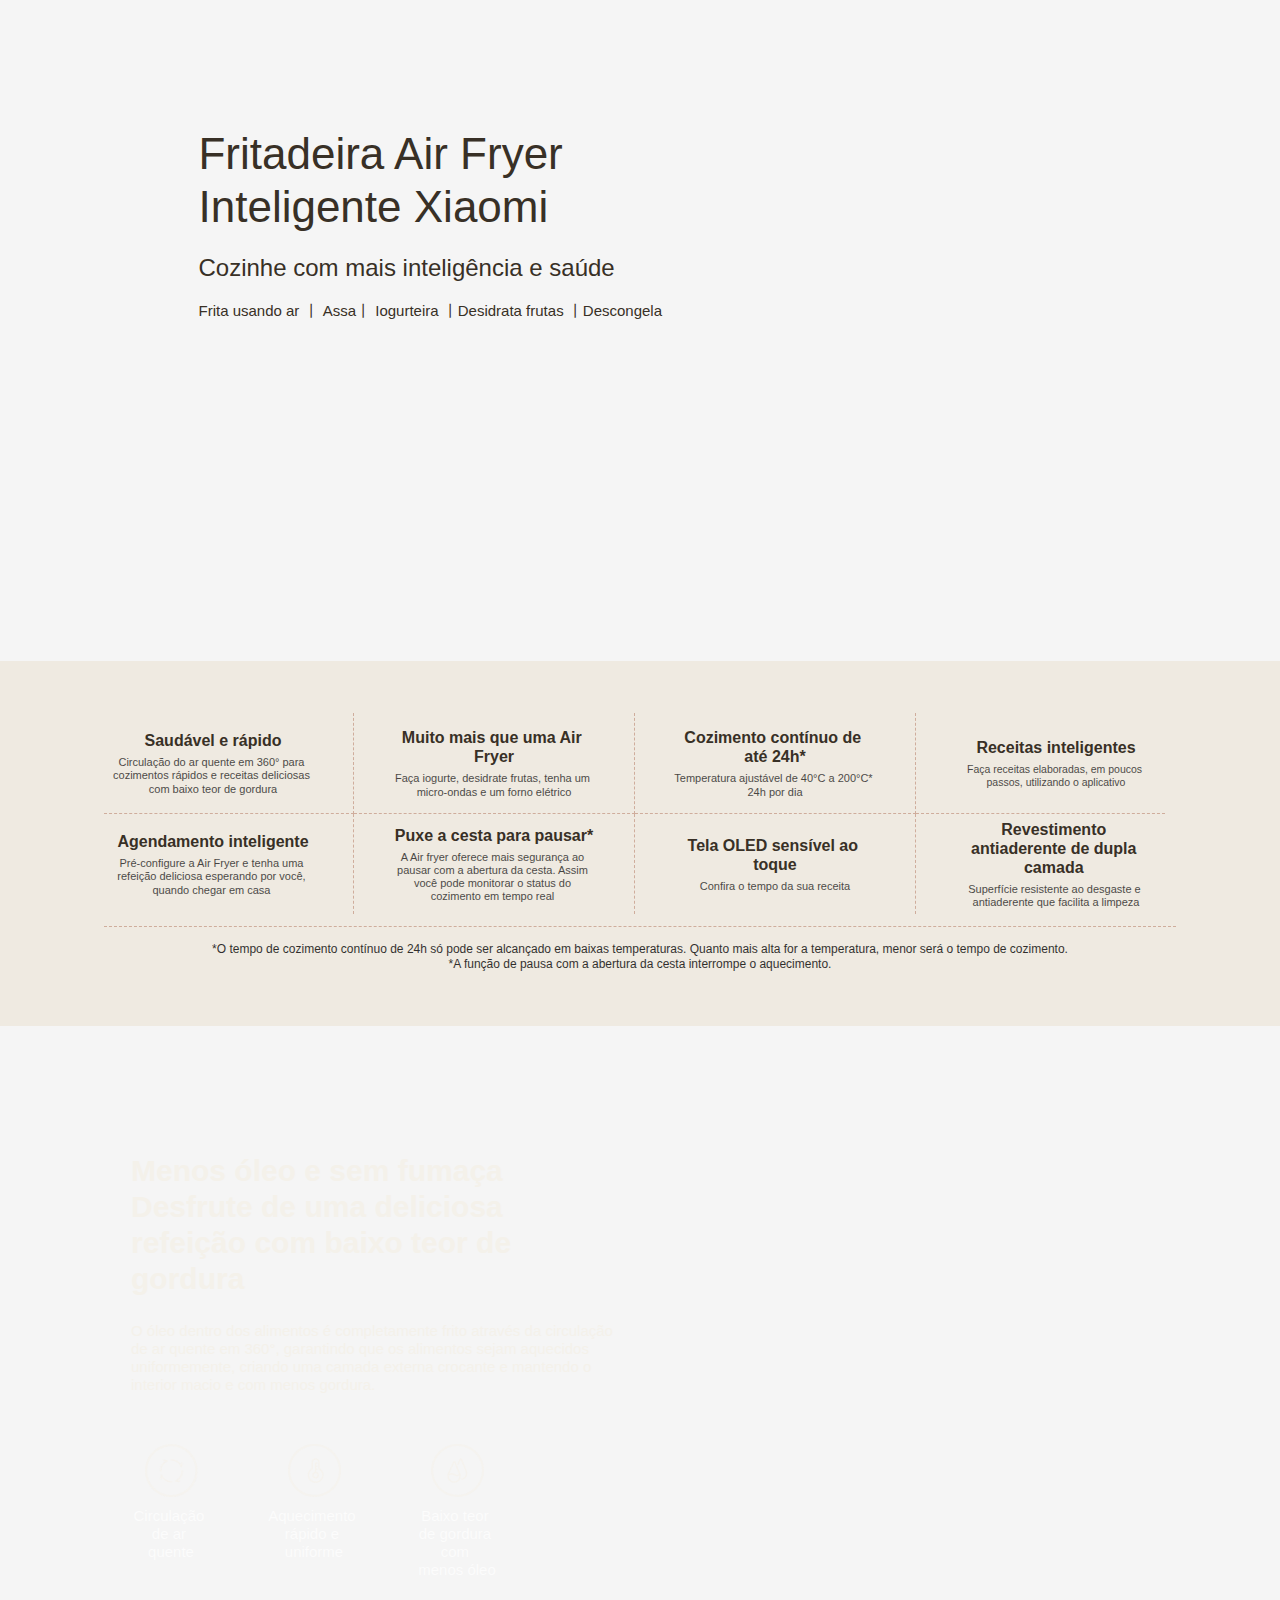
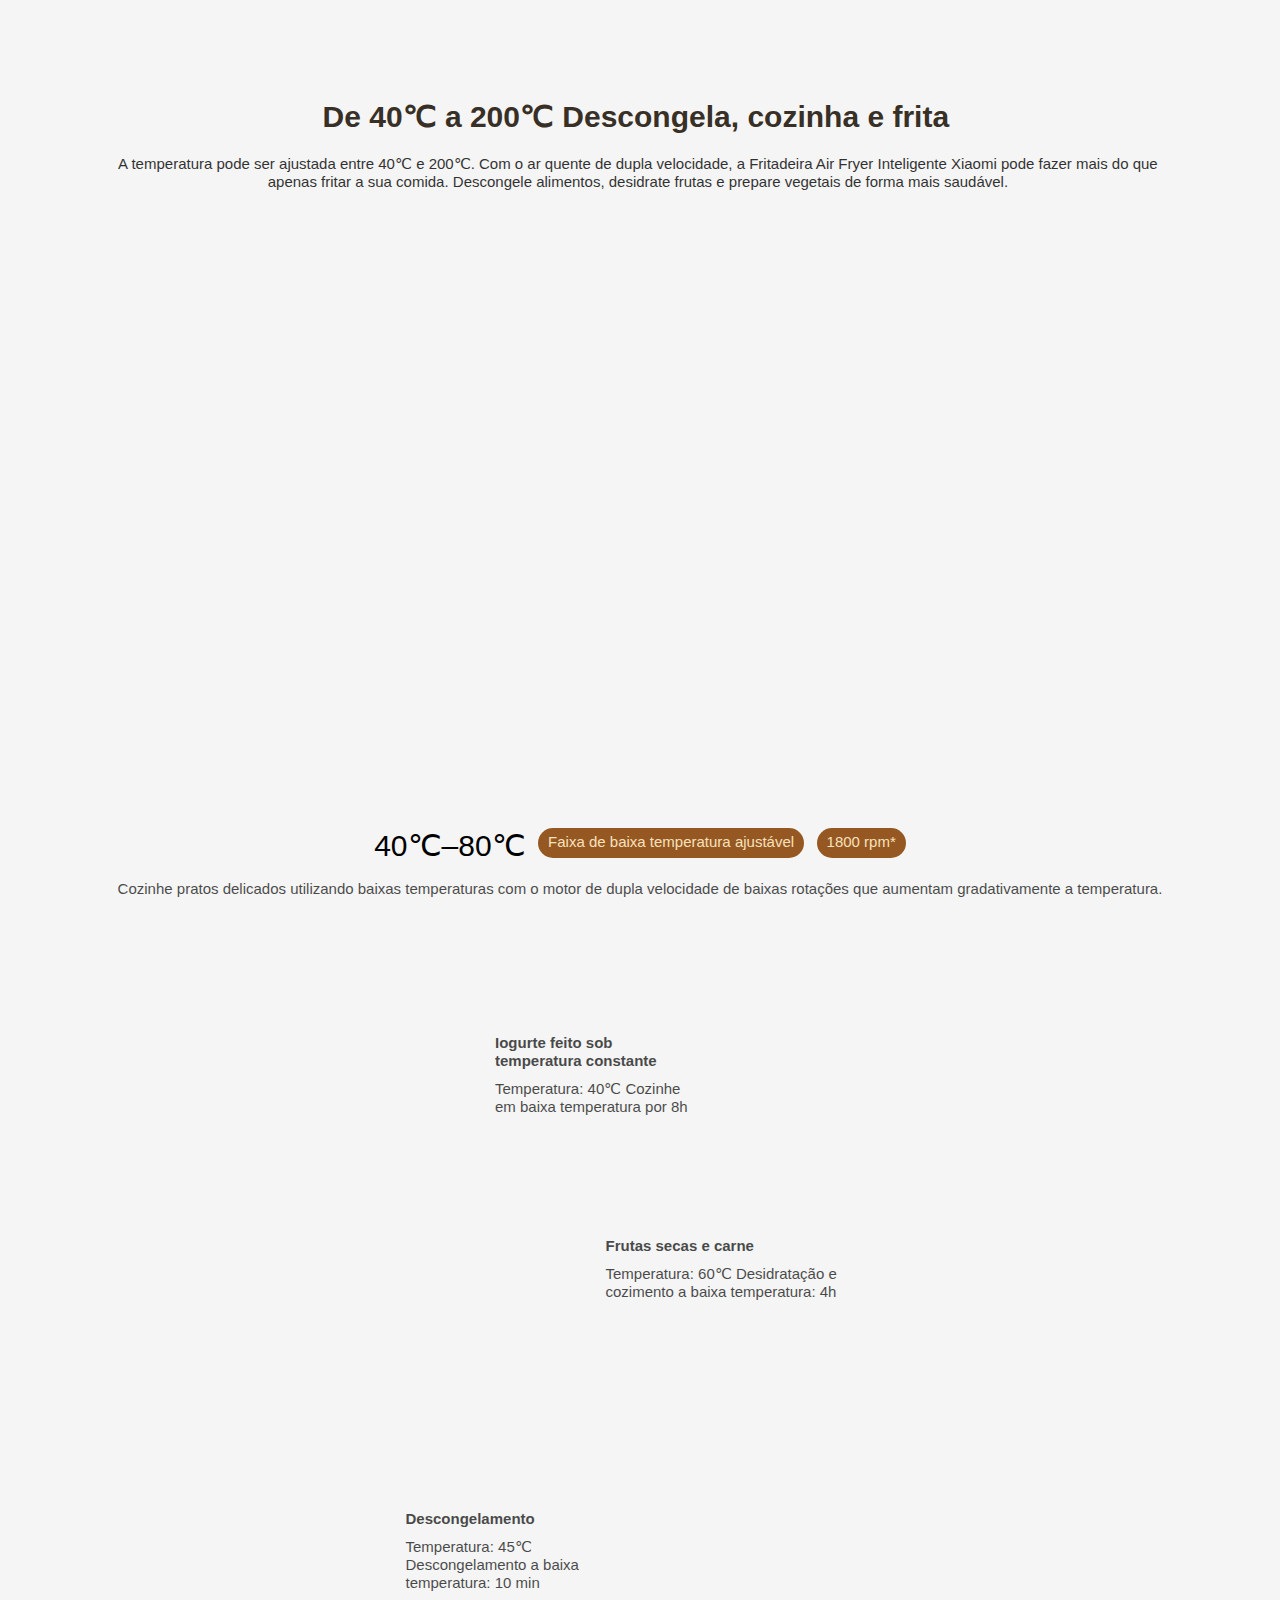
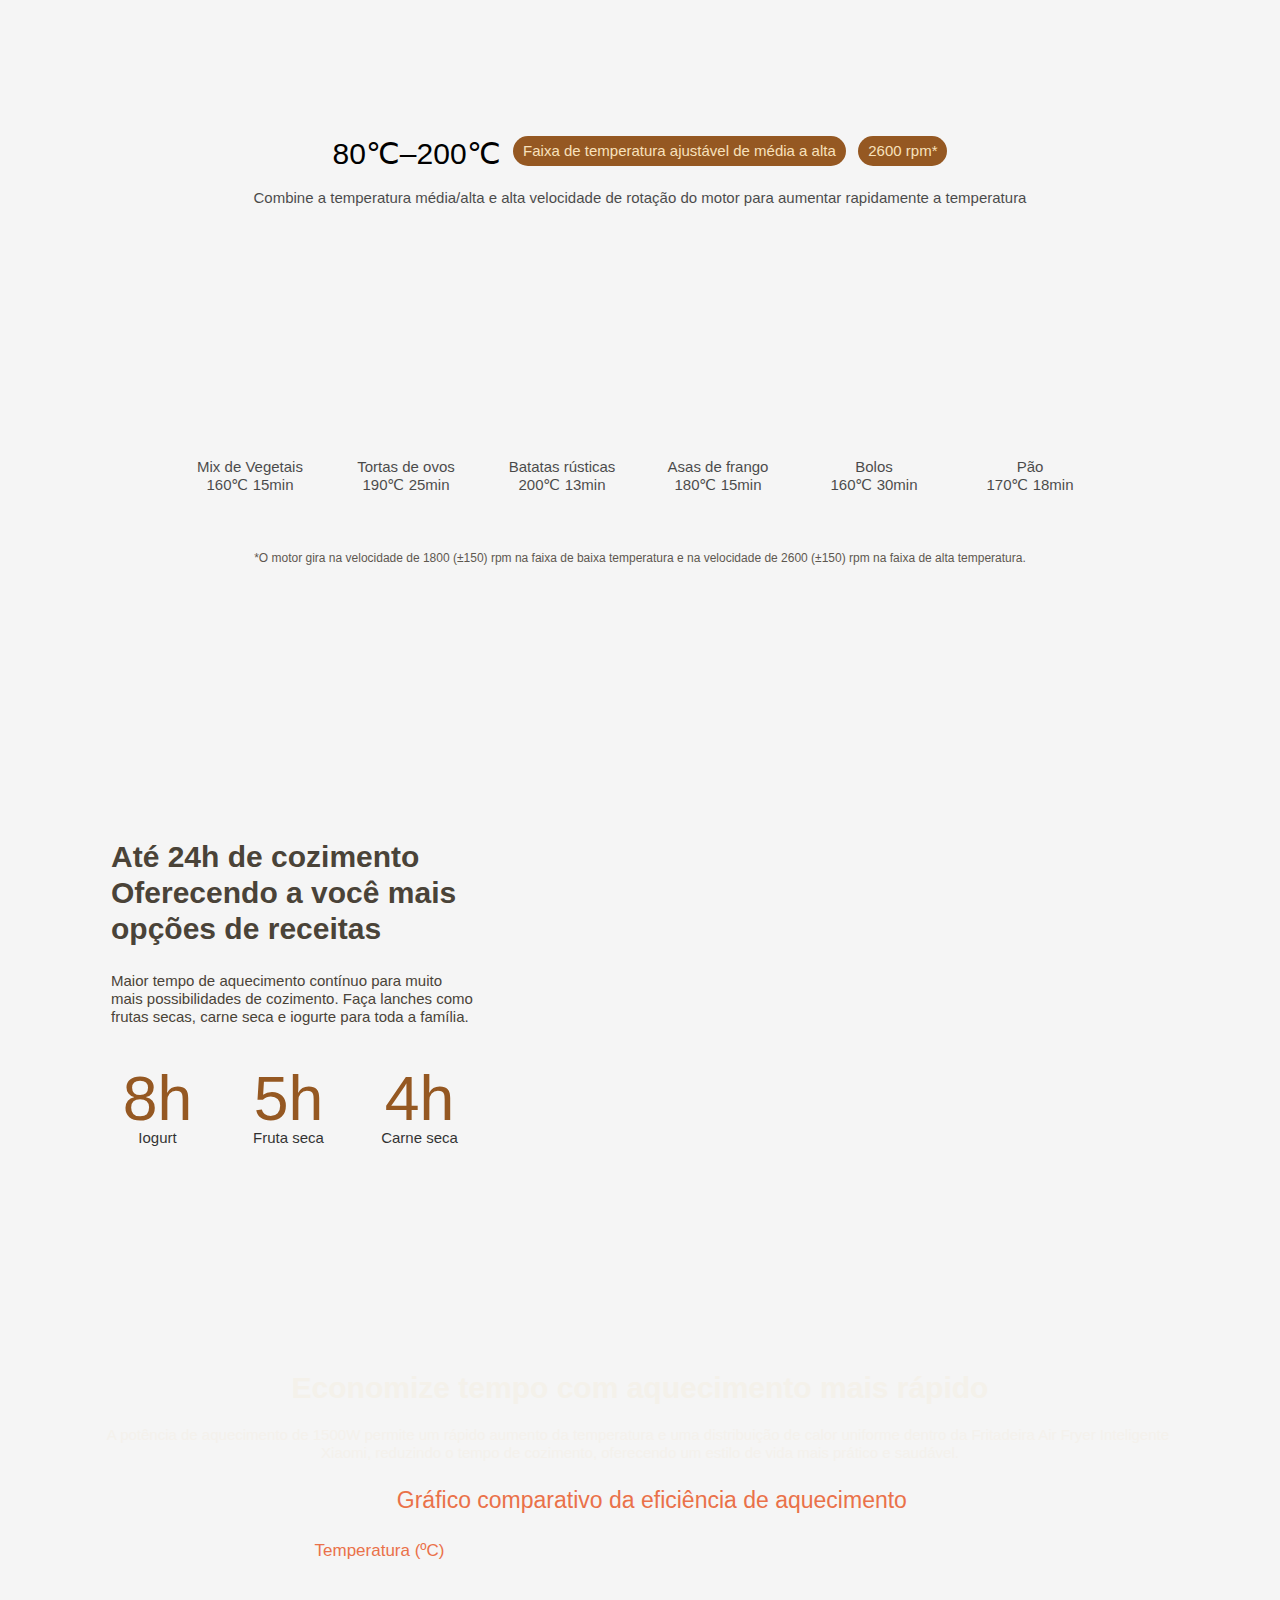
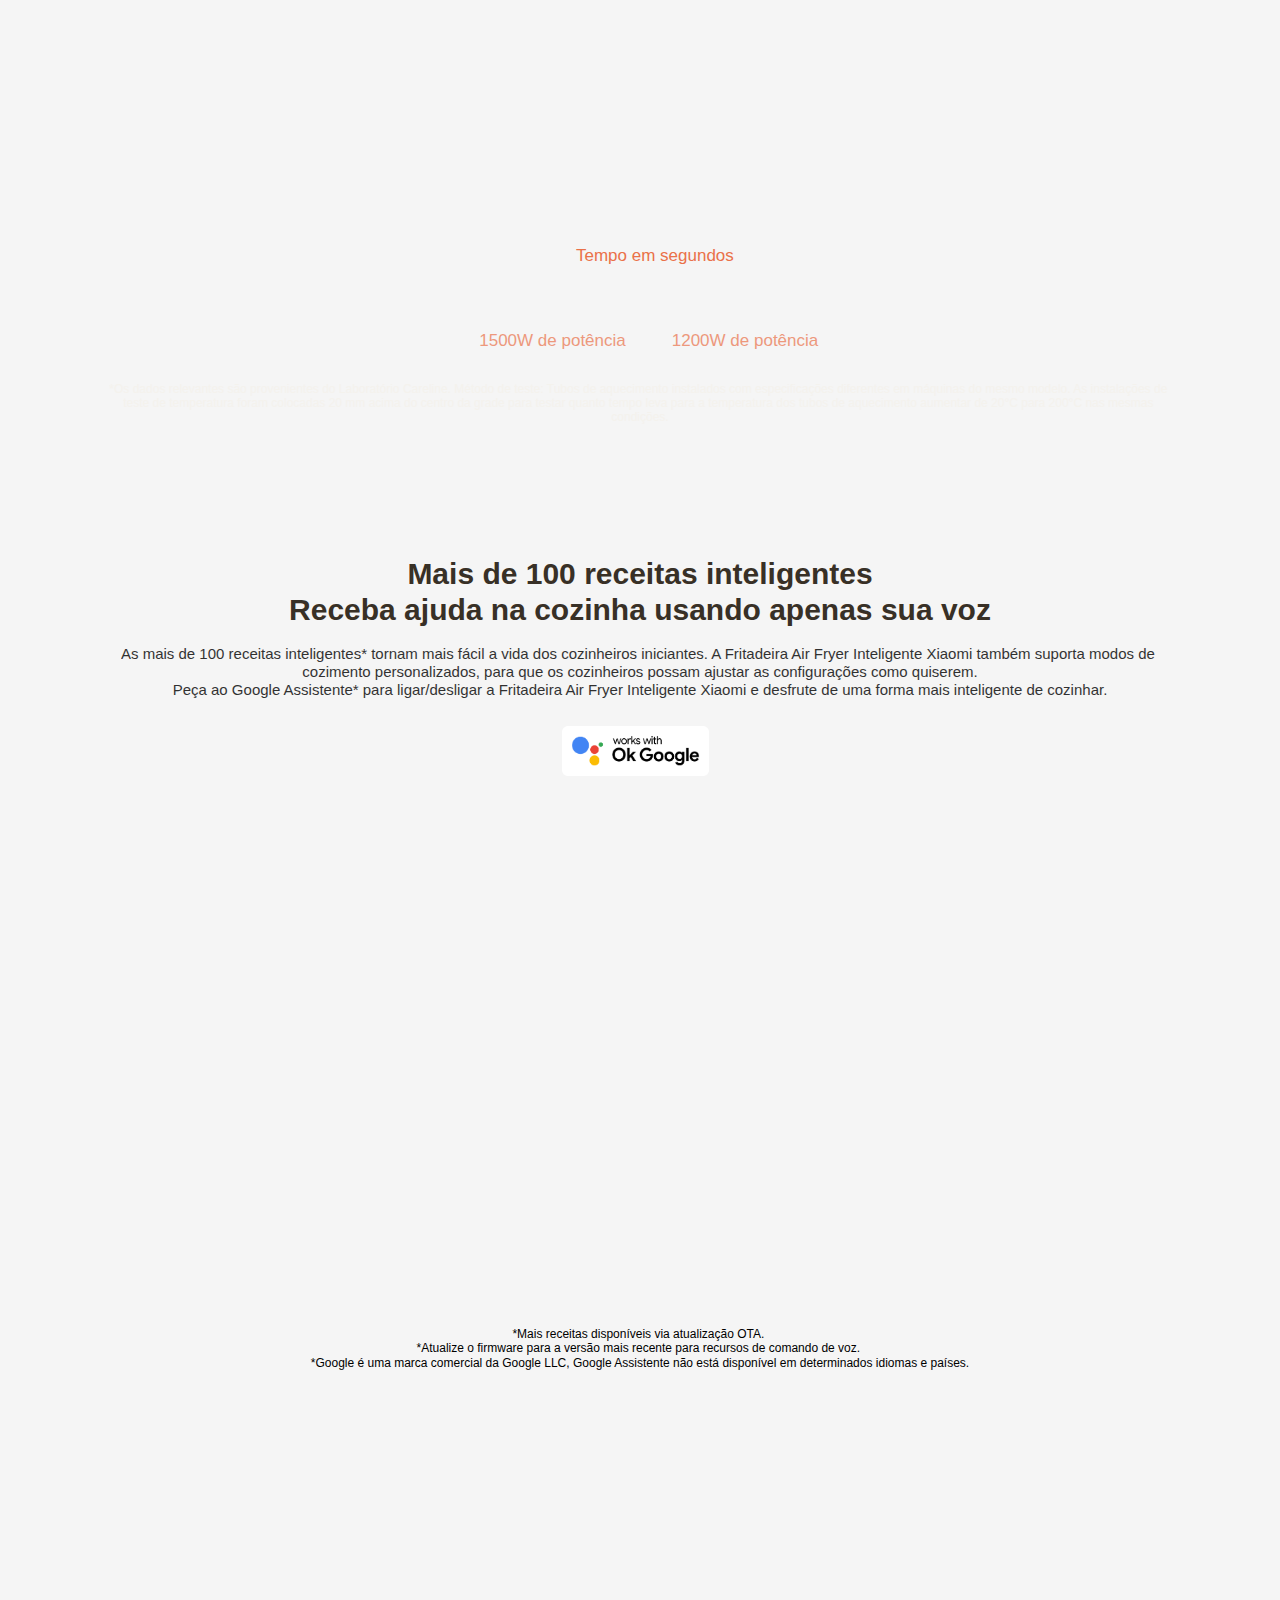
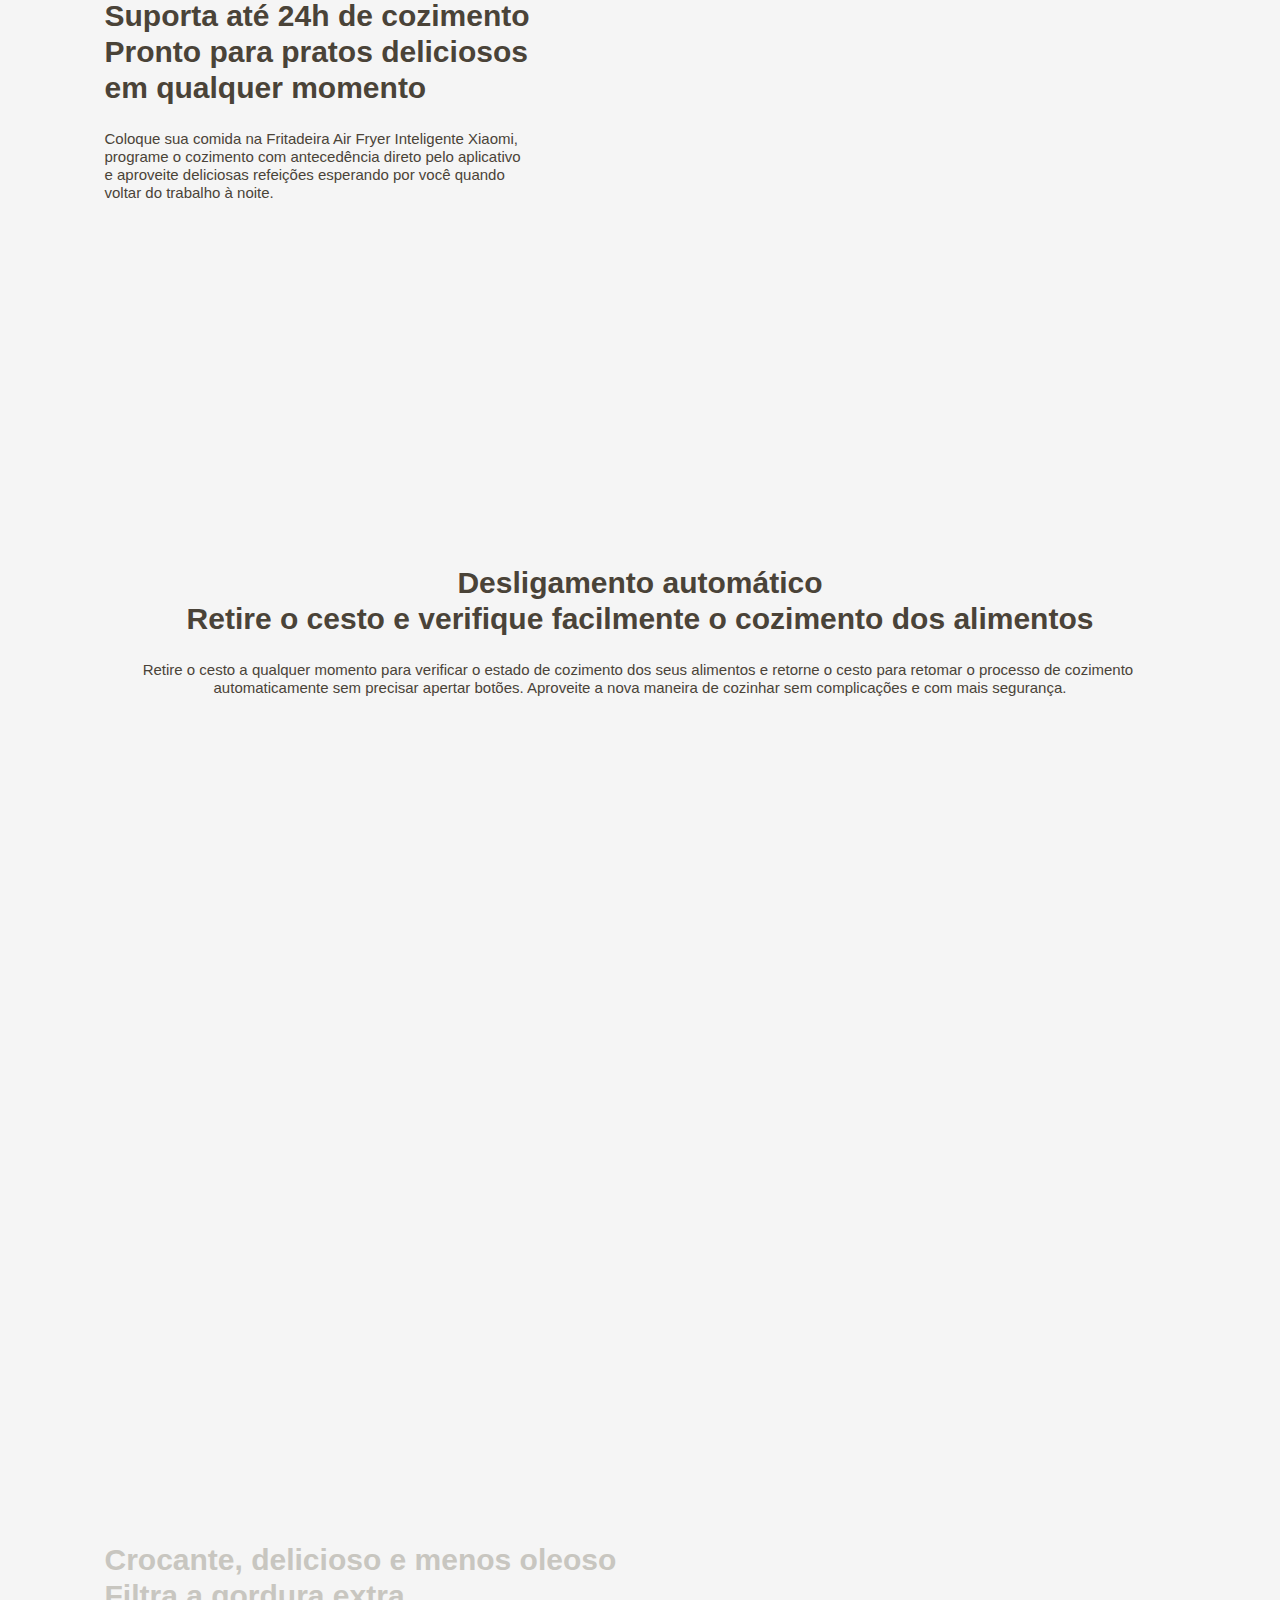
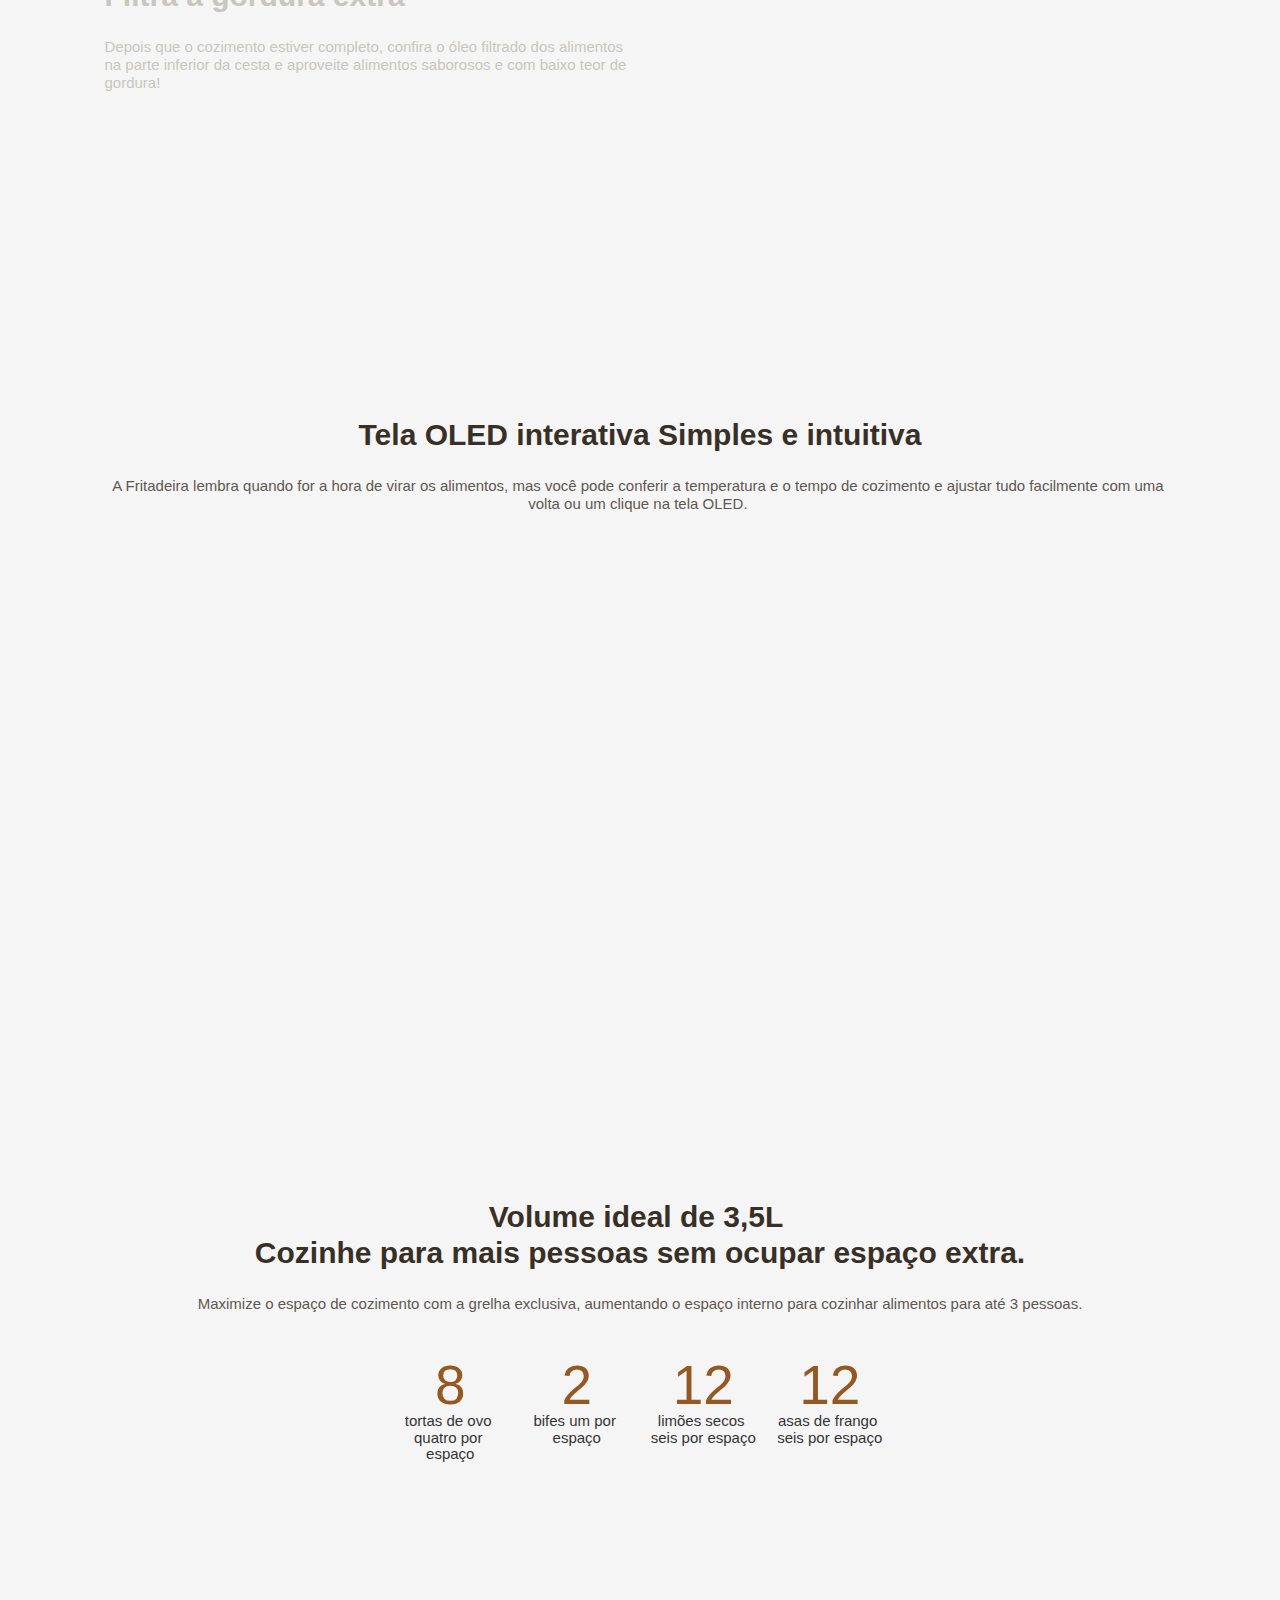
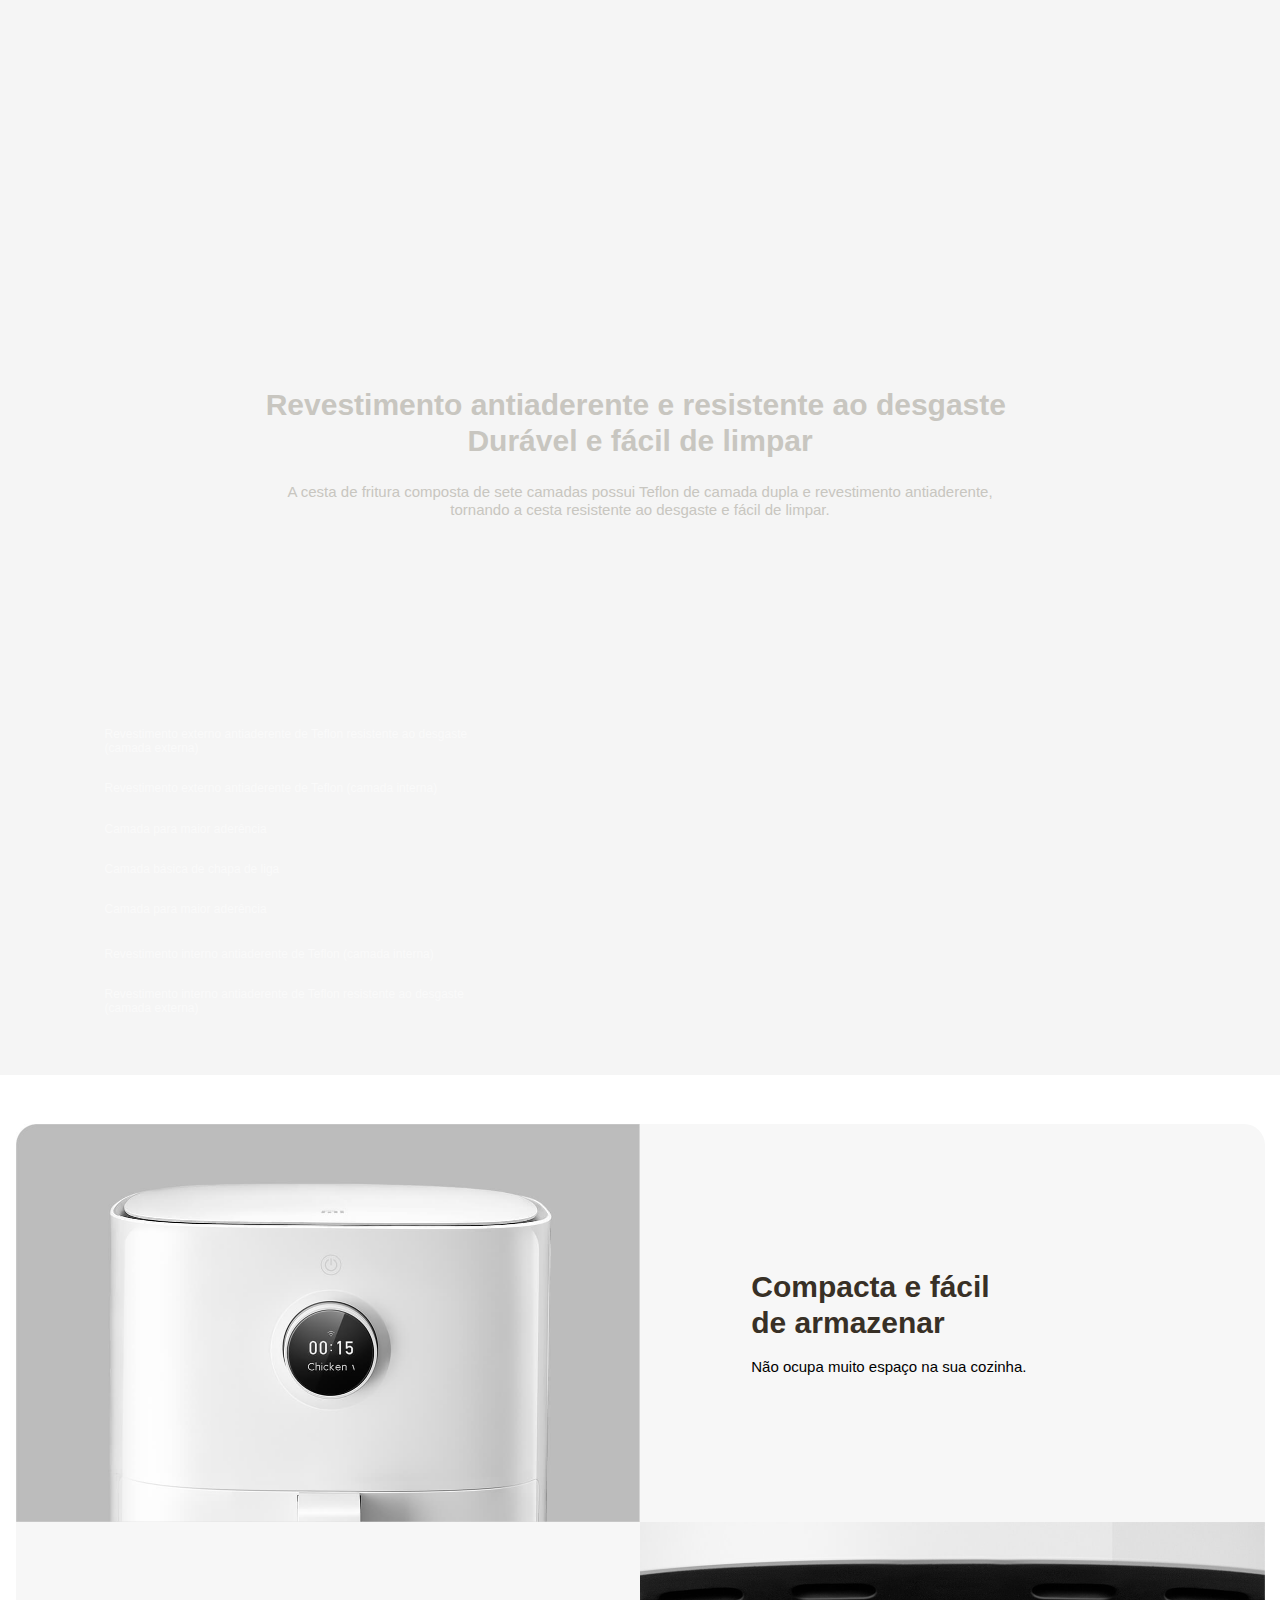
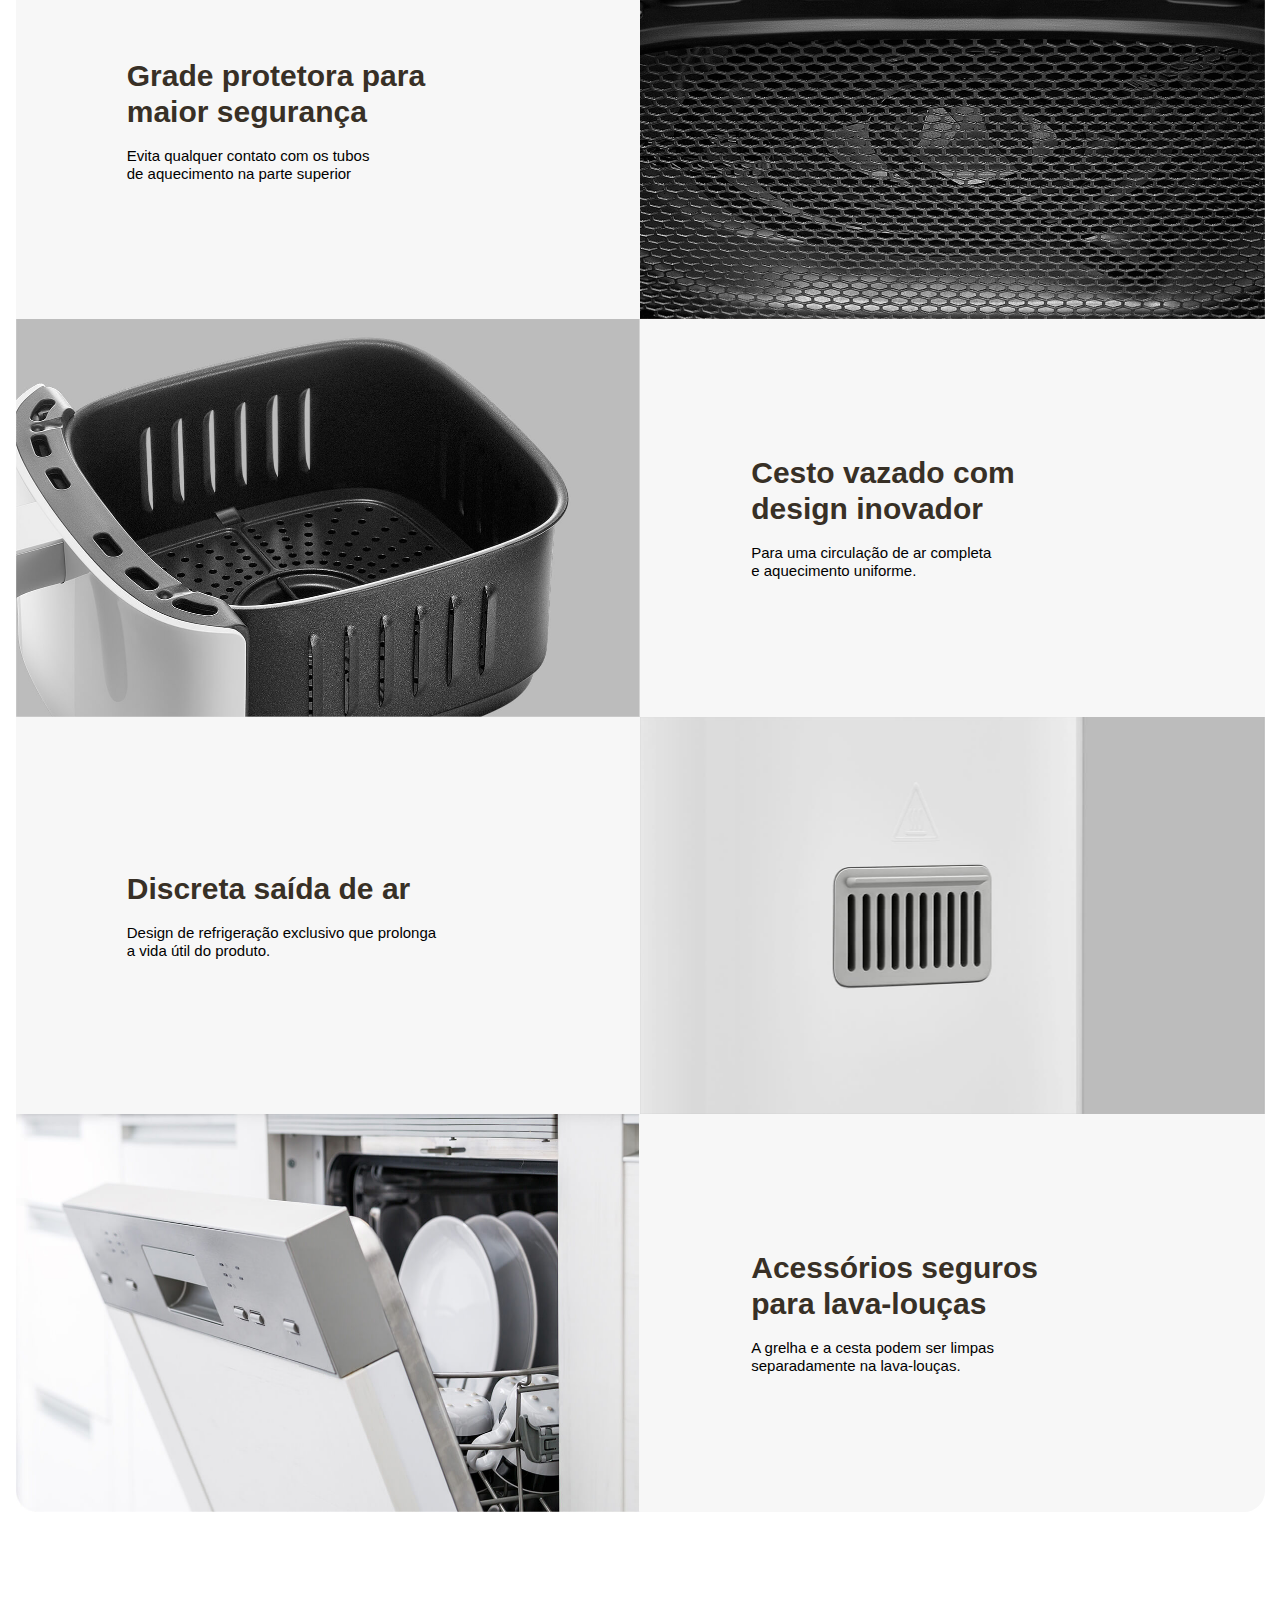
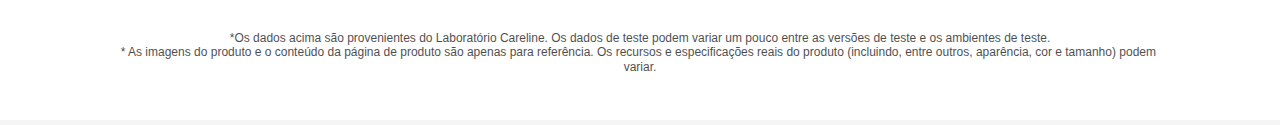
==== index.html @ 5924823e "vs5" ====
<!DOCTYPE html>
<html lang="pt-br">

<head>
  <meta http-equiv="Content-Type" content="text/html; charset=UTF-8">
  <meta name="viewport" content="width=device-width,initial-scale=1,maximum-scale=1,minimum-scale=1,user-scalable=no">
  <title>Fritadeira Air Fryer Inteligente Xiaomi</title>
  <meta http-equiv="X-UA-Compatible" content="ie=edge">
  <link href="./assets/css/main.css" rel="stylesheet">
</head>

<body data-ot-page="21" cz-shortcut-listen="true">

<main class="overview-con">
<div class="section section-01 lazy" data-type="bg" data-id="onwhrcb5ar" data-background-image="//i01.appmifile.com/webfile/globalimg/products/pc/mi-smart-air-fryer-3-5l/air-fryer_02.jpg" data-loaded="true" style="background-image: url(&quot;//i01.appmifile.com/webfile/globalimg/products/pc/mi-smart-air-fryer-3-5l/air-fryer_02.jpg&quot;);">

<div class="header-title">
<span data-key="name_1" class="xm-text name f88 f-regular c383026" data-type="text" data-id="vn65wcuub9">Fritadeira Air Fryer<br>Inteligente Xiaomi </span></div>
<span data-key="slogan_1" class="xm-text sub-title f48 f-medium c383026" data-type="text" data-id="pl4smgm1gg">Cozinhe com mais inteligência e saúde 
</span>

<span data-key="overview_1" class="xm-text f30 f-light c383026" data-type="text" data-id="vl5rco8n7h">Frita usando ar 丨 Assa丨 Iogurteira 丨Desidrata frutas 丨Descongela</span>

<div data-id="5amwfyujec" class="xm-price price f48 f-bold c383026">
<span class="xm-price__label"></span>
<span class="xm-price__sNum"></span>
</div>
</div>

<div class="section section-02 lazy" data-type="bg" data-id="jqzk8xge3b" data-background-image="" data-loaded="true">
<ul class="feature-list">
<li class="feature-item">
<span data-key="overview_2" class="xm-text f32 f-bold c383026" data-type="text" data-id="huk0w0wlj8">Saudável e rápido</span>
<span data-key="overview_3" class="xm-text f24 f-light c010000 o7" data-type="text" data-id="no6m64lq7x" style="font-size:0.0859375rem">Circulação do ar quente em 360° para cozimentos rápidos e receitas deliciosas com baixo teor de gordura</span>
</li>

<li class="feature-item">
<span data-key="overview_4" class="xm-text f32 f-bold c383026" data-type="text" data-id="0ic8iajcn9">Muito mais que uma Air Fryer</span>
<span data-key="overview_5" class="xm-text f24 f-light c010000 o7" data-type="text" data-id="bid4sfv6y3" style="font-size:0.0859375rem">Faça iogurte, desidrate frutas, tenha um micro-ondas e um forno elétrico</span>
</li>

<li class="feature-item">
<span data-key="overview_6" class="xm-text f32 f-bold c383026" data-type="text" data-id="1pqpt5lpzn">Cozimento contínuo de até 24h*</span>
<span data-key="overview_7" class="xm-text f24 f-light c010000 o7" data-type="text" data-id="ozj77dcpdp" style="font-size:0.0859375rem">Temperatura ajustável de 40°C a 200°C* 24h por dia</span>
</li>

<li class="feature-item">
<span data-key="overview_8" class="xm-text f32 f-bold c383026" data-type="text" data-id="o7xwnhps6k">Receitas inteligentes</span>
<span data-key="overview_9" class="xm-text f24 f-light c010000 o7" data-type="text" data-id="0cdzdb041g" style="font-size:0.08203125rem">Faça receitas elaboradas, em poucos passos, utilizando o aplicativo</span>
</li>

<li class="feature-item">
<span data-key="overview_10" class="xm-text f32 f-bold c383026" data-type="text" data-id="u47g94ay5i">Agendamento inteligente</span>
<span data-key="overview_11" class="xm-text f24 f-light c010000 o7" data-type="text" data-id="eu4r1qz73o" style="font-size:0.0859375rem">Pré-configure a Air Fryer e tenha uma refeição deliciosa esperando por você, quando chegar em casa </span>
</li>

<li class="feature-item">
<span data-key="overview_12" class="xm-text f32 f-bold c383026" data-type="text" data-id="30u4swo41v">Puxe a cesta para pausar*</span>
<span data-key="overview_13" class="xm-text f24 f-light c010000 o7" data-type="text" data-id="qn0wu2fe2r" style="font-size:0.0859375rem">A Air fryer oferece mais segurança ao pausar com a abertura da cesta. Assim você pode monitorar o status do cozimento em tempo real </span>
</li>

<li class="feature-item">
<span data-key="overview_14" class="xm-text f32 f-bold c383026" data-type="text" data-id="au8pxzkmdb">Tela OLED sensível ao toque</span>
<span data-key="overview_15" class="xm-text f24 f-light c010000 o7" data-type="text" data-id="8jprvlnq25" style="font-size:0.0859375rem">Confira o tempo da sua receita</span>
</li>

<li class="feature-item">
<span data-key="overview_16" class="xm-text f32 f-bold c383026" data-type="text" data-id="mww763jd66">Revestimento antiaderente de dupla camada </span>
<span data-key="overview_17" class="xm-text f24 f-light c010000 o7" data-type="text" data-id="ltkm9nwna5" style="font-size:0.0859375rem">Superfície resistente ao desgaste e antiaderente que facilita a limpeza</span>
</li>
</ul>

<span data-key="overview_18" class="xm-text f24 f-thin c010000 o8" data-type="text" data-id="yrzjgakr0a">*O tempo de cozimento contínuo de 24h só pode ser alcançado em baixas temperaturas. Quanto mais alta for a temperatura, menor será o tempo de cozimento.
*A função de pausa com a abertura da cesta interrompe o aquecimento.</span>
</div>

<div class="section section-03 lazy" data-type="bg" data-id="j1zutuojvt" data-background-image="//i01.appmifile.com/webfile/globalimg/products/pc/mi-smart-air-fryer-3-5l/air-fryer_04.jpg" data-loaded="true" style="background-image: url(&quot;//i01.appmifile.com/webfile/globalimg/products/pc/mi-smart-air-fryer-3-5l/air-fryer_04.jpg&quot;);">

<span data-key="overview_19" class="xm-text f60 f-bold cf4f1ea" data-type="text" data-id="60952govf4">Menos óleo e sem fumaça 
Desfrute de uma deliciosa refeição com baixo teor de gordura</span>

<span data-key="overview_20" class="xm-text f30 f-light cf4f1ea" data-type="text" data-id="mshyb829bm">O óleo dentro dos alimentos é completamente frito através da circulação de ar quente em 360°, garantindo que os alimentos sejam aquecidos uniformemente, criando uma camada externa crocante e mantendo o interior macio e com menos gordura.</span>

<ul class="icon-list">
<li class="icon-item">
<img class="image lazy" data-id="geytrf3a5w" data-src="//i01.appmifile.com/webfile/globalimg/products/pc/mi-smart-air-fryer-3-5l/icon-new_03.png"
src="./assets/media/icon-new_03.png" data-loaded="true">
<span data-key="overview_21" class="xm-text f30 f-light cffffff o7" data-type="text" data-id="d2dm545wxp">Circulação de ar quente</span>
</li>

<li class="icon-item">
<img class="image lazy" data-id="0lduc4p4kk" data-src="//i01.appmifile.com/webfile/globalimg/products/pc/mi-smart-air-fryer-3-5l/icon-new_05.png"
src="./assets/media/icon-new_05.png" data-loaded="true">
<span data-key="overview_22" class="xm-text f30 f-light cffffff o7" data-type="text" data-id="uezvmrdcsq">Aquecimento rápido e uniforme</span></li>
<li class="icon-item">
<img class="image lazy" data-id="dyp79kz1v3" data-src="//i01.appmifile.com/webfile/globalimg/products/pc/mi-smart-air-fryer-3-5l/icon-new_07.png"
src="./assets/media/icon-new_07.png" data-loaded="true">
<span data-key="overview_23" class="xm-text f30 f-light cffffff o7" data-type="text" data-id="ocos5f9qxn">Baixo teor de gordura com menos óleo</span>
</li>
</ul>
</div>

<div class="section section-04 lazy" data-type="bg" data-id="cgkcw9ndlb" data-background-image="//i01.appmifile.com/webfile/globalimg/products/pc/mi-smart-air-fryer-3-5l/air-fryer_05.jpg" data-loaded="true" style="background-image: url(&quot;//i01.appmifile.com/webfile/globalimg/products/pc/mi-smart-air-fryer-3-5l/air-fryer_05.jpg&quot;);">

<span data-key="overview_24" class="xm-text f60 f-bold c383026" data-type="text" data-id="xzcf88s6pf">De 40℃ a 200℃ Descongela, cozinha e frita </span>
<span data-key="overview_25" class="xm-text f30 f-light c000000 o8" data-type="text" data-id="n51ct6qnuy">A temperatura pode ser ajustada entre 40℃ e 200℃. Com o ar quente de dupla velocidade, a Fritadeira Air Fryer Inteligente Xiaomi pode fazer mais do que apenas fritar a sua comida. Descongele alimentos, desidrate frutas e prepare vegetais de forma mais saudável. </span>
</div>

<div class="section section-05 lazy" data-type="bg" data-id="lnz5c2i52i" data-background-image="//i01.appmifile.com/webfile/globalimg/products/pc/mi-smart-air-fryer-3-5l/air-fryer_06.jpg" data-loaded="true" style="background-image: url(&quot;//i01.appmifile.com/webfile/globalimg/products/pc/mi-smart-air-fryer-3-5l/air-fryer_06.jpg&quot;);">

<div class="special-title">
<span data-key="overview_26" class="xm-text f60 f-medium c000000" data-type="text" data-id="xnw24tlr44">40℃–80℃</span>
<span data-key="overview_27" class="xm-text circle-text" data-type="text" data-id="kin4mb8cay">Faixa de baixa temperatura ajustável</span>
<span data-key="overview_28" class="xm-text circle-text" data-type="text" data-id="hjid5ztsw6">1800 rpm*</span>
</div>

<span data-key="overview_29" class="xm-text f30 f-light c000000 o7 sub-title-1" data-type="text" data-id="yb9iyuh89x">Cozinhe pratos delicados utilizando baixas temperaturas com o motor de dupla velocidade de baixas rotações que aumentam gradativamente a temperatura.</span>
<div class="foot-text-1">

<span data-key="overview_30" class="xm-text f30 f-bold c000000 o7" data-type="text" data-id="28h16tdqxh">Iogurte feito sob temperatura constante  
</span>
<span data-key="overview_31" class="xm-text f30 f-light c000000 o7" data-type="text" data-id="nzlh1fyf9a">Temperatura: 40℃ Cozinhe em baixa temperatura por 8h</span>
</div>

<div class="foot-text-2">
<span data-key="overview_32" class="xm-text f30 f-bold c000000 o7" data-type="text" data-id="v6bjgsppjs">Frutas secas e carne</span>
<span data-key="overview_33" class="xm-text f30 f-light c000000 o7" data-type="text" data-id="suvmr31g7a">Temperatura: 60℃ Desidratação e cozimento a baixa temperatura: 4h</span>
</div>

<div class="foot-text-3">
<span data-key="overview_34" class="xm-text f30 f-bold c000000 o7" data-type="text" data-id="3zas1h9guz">Descongelamento</span>
<span data-key="overview_35" class="xm-text f30 f-light c000000 o7" data-type="text" data-id="jnsk20p9rb">Temperatura: 45℃ Descongelamento a baixa temperatura: 10 min</span>
</div>

<div class="temperature-text-4">
<div class="special-title">
<span data-key="overview_36" class="xm-text f60 f-medium c000000" data-type="text" data-id="abr412gj3b">80℃–200℃</span>
<span data-key="overview_37" class="xm-text circle-text" data-type="text" data-id="k0vr14gb6w">Faixa de temperatura ajustável de média a alta</span>
<span data-key="overview_38" class="xm-text circle-text" data-type="text" data-id="zxj3ocwymw">2600 rpm*</span></div>
<span data-key="overview_39" class="xm-text f30 f-light c000000 o7 sub-title-1" data-type="text" data-id="h3k0x613ih">Combine a temperatura média/alta e alta velocidade de rotação do motor para aumentar rapidamente a temperatura</span>
</div>

<ul class="feature-list">
<li class="feature-item">
<span data-key="overview_40" class="xm-text f30 f-light c000000 o7 data-type="text" data-id="skx0kkddm3">Mix de Vegetais</span>
<span data-key="overview_41" class="xm-text f30 f-light c000000 o7" data-type="text" data-id="yu4286m8j4">160℃ 15min</span>
</li>

<li class="feature-item">
<span data-key="overview_42" class="xm-text f30 f-light c000000 o7" data-type="text" data-id="3rnlillmtg">Tortas de ovos</span>
<span data-key="overview_43" class="xm-text f30 f-light c000000 o7" data-type="text" data-id="xwx5nkj90j">190℃ 25min</span>
</li>

<li class="feature-item">
<span data-key="overview_44" class="xm-text f30 f-light c000000 o7" data-type="text" data-id="shymqzmful">Batatas rústicas</span>
<span data-key="overview_45" class="xm-text f30 f-light c000000 o7" data-type="text" data-id="jas1rqbygo">200℃ 13min</span>
</li>

<li class="feature-item">
<span data-key="overview_46" class="xm-text f30 f-light c000000 o7" data-type="text" data-id="0xc0a8pz4j">Asas de frango</span>
<span data-key="overview_47" class="xm-text f30 f-light c000000 o7" data-type="text" data-id="i8vujuv6ch">180℃ 15min</span>
</li>

<li class="feature-item">
<span data-key="overview_48" class="xm-text f30 f-light c000000 o7" data-type="text" data-id="phtupe1sb8">Bolos</span>
<span data-key="overview_49" class="xm-text f30 f-light c000000 o7" data-type="text" data-id="uvem12qx0m">160℃ 30min</span>
</li>

<li class="feature-item">
<span data-key="overview_50" class="xm-text f30 f-light c000000 o7" data-type="text" data-id="0dn4or0hnb">Pão</span>
<span data-key="overview_51" class="xm-text f30 f-light c000000 o7" data-type="text" data-id="ria0hni6bm">170℃ 18min</span>
</li>
</ul>

<span data-key="overview_52" class="xm-text f24 f-light c383026 o8" data-type="text" data-id="rwcb8z96gz">*O motor gira na velocidade de 1800 (±150) rpm na faixa de baixa temperatura e na velocidade de 2600 (±150) rpm na faixa de alta temperatura.</span>
</div>

<div class="section section-06 lazy" data-type="bg" data-id="jy0anx0ntb" data-background-image="//i01.appmifile.com/webfile/globalimg/products/pc/mi-smart-air-fryer-3-5l/air-fryer_07.jpg" data-loaded="true" style="background-image: url(&quot;//i01.appmifile.com/webfile/globalimg/products/pc/mi-smart-air-fryer-3-5l/air-fryer_07.jpg&quot;);">

<span data-key="overview_53" class="xm-text f60 f-bold c4a4338" data-type="text" data-id="suh9se5p4z">Até 24h de cozimento
Oferecendo a você mais<br>opções de receitas</span>

<span data-key="overview_54" class="xm-text f30 f-light c4a4338" data-type="text" data-id="90are778ro">Maior tempo de aquecimento contínuo para muito
mais possibilidades de cozimento. Faça lanches como
frutas secas, carne seca e iogurte para toda a família.
</span>

<ul class="text-list">
<li class="text-item">
<span data-key="overview_55" class="xm-text f125 f-regular c955822" data-type="text" data-id="c0vhwu7jef">8h</span>
<span data-key="overview_56" class="xm-text f30 f-light c000000 o8" data-type="text" data-id="hhoiadzy1w">Iogurt</span>
</li>

<li class="text-item">
<span data-key="overview_57" class="xm-text f125 f-regular c955822" data-type="text" data-id="q519yyyni5">5h</span>
<span data-key="overview_58" class="xm-text f30 f-light c000000 o8" data-type="text" data-id="w6n3i5gvxp">Fruta seca</span>
</li>

<li class="text-item">
<span data-key="overview_59" class="xm-text f125 f-regular c955822" data-type="text" data-id="yi8f3k84fg">4h</span>
<span data-key="overview_60" class="xm-text f30 f-light c000000 o8" data-type="text" data-id="a2t8y9r6yp">Carne seca</span>
</li>
</ul>
</div>

<div class="section section-table lazy" data-type="bg" data-id="vd1xw8okpi" data-background-image="//i01.appmifile.com/webfile/globalimg/products/pc/mi-smart-air-fryer-3-5l/table-new.jpg" data-loaded="true" style="background-image: url(&quot;//i01.appmifile.com/webfile/globalimg/products/pc/mi-smart-air-fryer-3-5l/table-new.jpg&quot;);">

<span data-key="overview_61" class="xm-text f60 f-bold cf4f1ea" data-type="text" data-id="dfi6xj6qfa">Economize tempo com aquecimento mais rápido</span>
<span data-key="overview_62" class="xm-text f30 f-light cf4f1ea o8" data-type="text" data-id="hr43x9ebf9">A potência de aquecimento de 1500W permite um rápido aumento da temperatura e uma distribuição de calor uniforme dentro da Fritadeira Air Fryer Inteligente Xiaomi, reduzindo o tempo de cozimento, oferecendo um estilo de vida mais prático e saudável.</span>

<div class="pos-list">
<span data-key="overview_63" class="xm-text f46 f-light cea7149 pos pos-1" data-type="text" data-id="fq5orqf459">Gráfico comparativo da eficiência de aquecimento</span>
<span data-key="overview_63_1" class="xm-text f34 f-light cea7149 pos pos-2" data-type="text" data-id="j41kezk7gk">Temperatura (ºC)</span>
<span data-key="overview_63_2" class="xm-text f34 f-light cea7149 pos pos-3" data-type="text" data-id="i3n8gs86ch">Tempo em segundos</span>
</div>

<div class="heat-list">
<span data-key="overview_64" class="xm-text f34 f-light cea7149 o7" data-type="text" data-id="b70qctpsyy">1500W de potência</span>
<span data-key="overview_65" class="xm-text f34 f-light cea7149 o7" data-type="text" data-id="gbzn3njz9t">1200W de potência</span>
</div>

<span data-key="overview_66" class="xm-text f24 f-thin cf4f1ea o7" data-type="text" data-id="alunsb3nzd">*Os dados relevantes são provenientes do Laboratório Careline. Método de teste: Tubos de aquecimento instalados com especificações diferentes em máquinas do mesmo modelo. As instalações de teste de temperatura foram colocadas 20 mm acima do centro da grade para testar quanto tempo leva para a temperatura dos tubos de aquecimento aumentar de 20°C para 200°C nas mesmas condições.</span>
</div>

<div class="section section-07 lazy" data-type="bg" data-id="4a9mzqnyin" data-background-image="//i01.appmifile.com/webfile/globalimg/products/pc/mi-smart-air-fryer-3-5l/air-fryer_10.jpg" data-loaded="true" style="background-image: url(&quot;//i01.appmifile.com/webfile/globalimg/products/pc/mi-smart-air-fryer-3-5l/air-fryer_10.jpg&quot;);">

<span data-key="overview_67" class="xm-text f60 f-bold c383026" data-type="text" data-id="klon2h89n4">Mais de 100 receitas inteligentes
Receba ajuda na cozinha usando apenas sua voz</span>

<span data-key="overview_68" class="xm-text f30 f-light c000000 o8" data-type="text" data-id="uzu03dgfe7">As mais de 100 receitas inteligentes* tornam mais fácil a vida dos cozinheiros iniciantes. A Fritadeira Air Fryer Inteligente Xiaomi também suporta modos de cozimento personalizados, para que os cozinheiros possam ajustar as configurações como quiserem.
Peça ao Google Assistente* para ligar/desligar a Fritadeira Air Fryer Inteligente Xiaomi e desfrute de uma forma mais inteligente de cozinhar.</span>

<div class="img-box">
<img style="transform:translate(0rem, 0rem)" class="image-google lazy" data-id="ciuquwqesn" data-src="https://i02.appmifile.com/52_operator_sg/03/09/2021/5a18b4172bed48792a4f1a56846e0da2.png" src="./assets/media/5a18b4172bed48792a4f1a56846e0da2.png" data-loaded="true">
</div>

<span data-key="overview_68_1" class="xm-text f24 f-thin c000000" data-type="text" data-id="ntpyo5lrvo">*Mais receitas disponíveis via atualização OTA. 
*Atualize o firmware para a versão mais recente para recursos de comando de voz. 
*Google é uma marca comercial da Google LLC, Google Assistente não está disponível em determinados idiomas e países.</span>
</div>

<div class="section section-08 lazy" data-type="bg" data-id="lr82ebn5f0" data-background-image="https://i02.appmifile.com/660_operator_sg/10/11/2021/9c1a98ecd0c9e3763e6bb65592ddaf58.png" style="background-image:url(https://i02.appmifile.com/660_operator_sg/10/11/2021/9c1a98ecd0c9e3763e6bb65592ddaf58.png)" data-loaded="true">

<span data-key="overview_69" class="xm-text f60 f-bold c4a4338" data-type="text" data-id="tqbbk79kwd">Suporta até 24h de cozimento
Pronto para pratos deliciosos
em qualquer momento</span>

<span data-key="overview_70" class="xm-text f30 f-light c4a4338" data-type="text" data-id="ms1fpz7j5x">Coloque sua comida na Fritadeira Air Fryer Inteligente Xiaomi,
programe o cozimento com antecedência direto pelo aplicativo
e aproveite deliciosas refeições esperando por você quando
voltar do trabalho à noite.</span>
</div>

<div class="section section-09 lazy" data-type="bg" data-id="5lh5rmue1g" data-background-image="//i01.appmifile.com/webfile/globalimg/products/pc/mi-smart-air-fryer-3-5l/air-fryer_12.jpg" data-loaded="true" style="background-image: url(&quot;//i01.appmifile.com/webfile/globalimg/products/pc/mi-smart-air-fryer-3-5l/air-fryer_12.jpg&quot;);">

<span data-key="overview_71" class="xm-text f60 f-bold c4a4338" data-type="text" data-id="f3xwy2m4oq">Desligamento automático
Retire o cesto e verifique facilmente o cozimento dos alimentos</span>

<span data-key="overview_72" class="xm-text f30 f-light c4a4338" data-type="text" data-id="qo15cfj9ct">Retire o cesto a qualquer momento para verificar o estado de cozimento dos seus alimentos e retorne o cesto para retomar o processo de cozimento automaticamente sem precisar apertar botões. Aproveite a nova maneira de cozinhar sem complicações e com mais segurança.</span>
</div>

<div class="section section-10 lazy" data-type="bg" data-id="vu8qsljth0" data-background-image="//i01.appmifile.com/webfile/globalimg/products/pc/mi-smart-air-fryer-3-5l/air-fryer_13.jpg" data-loaded="true" style="background-image: url(&quot;//i01.appmifile.com/webfile/globalimg/products/pc/mi-smart-air-fryer-3-5l/air-fryer_13.jpg&quot;);">

<span data-key="overview_73" class="xm-text f60 f-bold cc8c6c0" data-type="text" data-id="vo5l0f2ptp">Crocante, delicioso e menos oleoso Filtra a gordura extra </span>

<span data-key="overview_74" class="xm-text f30 f-light cc8c6c0" data-type="text" data-id="s4513h0ll5">Depois que o cozimento estiver completo, confira o óleo filtrado dos alimentos na parte inferior da cesta e aproveite alimentos saborosos e com baixo teor de gordura!</span>
</div>

<div class="section section-11 lazy" data-type="bg" data-id="wrcjnwql0k" data-background-image="//i01.appmifile.com/webfile/globalimg/products/pc/mi-smart-air-fryer-3-5l/air-fryer_14.jpg" data-loaded="true" style="background-image: url(&quot;//i01.appmifile.com/webfile/globalimg/products/pc/mi-smart-air-fryer-3-5l/air-fryer_14.jpg&quot;);">

<span data-key="overview_75" class="xm-text f60 f-bold c383026" data-type="text" data-id="gqstrb54mx">Tela OLED interativa Simples e intuitiva</span>

<span data-key="overview_76" class="xm-text f30 f-light c383026 o8" data-type="text" data-id="qechm3o25r">A Fritadeira lembra quando for a hora de virar os alimentos, mas você pode conferir a temperatura e o tempo de cozimento e ajustar tudo facilmente com uma volta ou um clique na tela OLED. 
</span>
</div>

<div class="section section-12 lazy" data-type="bg" data-id="a5a4bdtjk2" data-background-image="//i01.appmifile.com/webfile/globalimg/products/pc/mi-smart-air-fryer-3-5l/air-fryer_15.jpg" data-loaded="true" style="background-image: url(&quot;//i01.appmifile.com/webfile/globalimg/products/pc/mi-smart-air-fryer-3-5l/air-fryer_15.jpg&quot;);">

<span data-key="overview_77" class="xm-text f60 f-bold c383026" data-type="text" data-id="2sckwu7ts8">Volume ideal de 3,5L 
Cozinhe para mais pessoas sem ocupar espaço extra.</span>

<span data-key="overview_78" class="xm-text f30 f-light c383026 o8" data-type="text" data-id="h083ic7522">Maximize o espaço de cozimento com a grelha exclusiva, aumentando o espaço interno para cozinhar alimentos para até 3 pessoas.</span>

<ul class="feature-list">
<li class="feature-item">
<span data-key="overview_79" class="xm-text f110 f-regular c955822" data-type="text" data-id="2q2uw26w4t">8</span>
<span data-key="overview_80" class="xm-text f30 f-light c000000 o8" data-type="text" data-id="xseaa67yj2">tortas de ovo quatro por espaço</span>
</li>

<li class="feature-item">
<span data-key="overview_81" class="xm-text f110 f-regular c955822" data-type="text" data-id="ovxiqb980a">2</span>
<span data-key="overview_82" class="xm-text f30 f-light c000000 o8" data-type="text" data-id="xo3xgbbllf">bifes um por espaço</span>
</li>

<li class="feature-item">
<span data-key="overview_83" class="xm-text f110 f-regular c955822" data-type="text" data-id="92mzedy8cq">12</span>
<span data-key="overview_84" class="xm-text f30 f-light c000000 o8" data-type="text" data-id="2v78cpupel">limões secos seis por espaço</span>
</li>

<li class="feature-item">
<span data-key="overview_85" class="xm-text f110 f-regular c955822" data-type="text" data-id="k0qo9di7c2">12</span>
<span data-key="overview_86" class="xm-text f30 f-light c000000 o8" data-type="text" data-id="70w4q4pbfq">asas de frango seis por espaço</span>
</li>
</ul>
</div>

<div class="section section-13 lazy" data-type="bg" data-id="3aw4nc8hy8" data-background-image="//i01.appmifile.com/webfile/globalimg/products/pc/mi-smart-air-fryer-3-5l/air-fryer_16.jpg" data-loaded="true" style="background-image: url(&quot;//i01.appmifile.com/webfile/globalimg/products/pc/mi-smart-air-fryer-3-5l/air-fryer_16.jpg&quot;);">

<span data-key="overview_87" class="xm-text f60 f-bold cc8c6c0" data-type="text" data-id="8co1ebvd4p">Revestimento antiaderente e resistente ao desgaste 
Durável e fácil de limpar</span>

<span data-key="overview_88" class="xm-text f30 f-light cc8c6c0" data-type="text" data-id="mholpzyhf0">A cesta de fritura composta de sete camadas possui Teflon de camada dupla e revestimento antiaderente,
tornando a cesta resistente ao desgaste e fácil de limpar.</span>

<span data-key="overview_89" class="xm-text abs-text-1 f24 f-regular cffffff o5" data-type="text" data-id="yaai73gmjr">Revestimento externo antiaderente de Teflon resistente ao desgaste (camada externa)</span>

<span data-key="overview_90" class="xm-text abs-text-2 f24 f-regular cffffff o5" data-type="text" data-id="o64i95kfpx">Revestimento externo antiaderente de Teflon (camada interna)</span>

<span data-key="overview_91" class="xm-text abs-text-3 f24 f-regular cffffff o5" data-type="text" data-id="8k7tkmkvxo">Camada para maior aderência</span>

<span data-key="overview_92" class="xm-text abs-text-4 f24 f-regular cffffff o5" data-type="text" data-id="27x33pq6tx">Camada básica de chapa de liga</span>

<span data-key="overview_93" class="xm-text abs-text-5 f24 f-regular cffffff o5" data-type="text" data-id="wau1jr2e9o">Camada para maior aderência</span>

<span data-key="overview_94" class="xm-text abs-text-6 f24 f-regular cffffff o5" data-type="text" data-id="19vj5oqwyz">Revestimento interno antiaderente de Teflon (camada interna)</span>

<span data-key="overview_95" class="xm-text abs-text-7 f24 f-regular cffffff o5" data-type="text" data-id="m42st03gm1">Revestimento interno antiaderente de Teflon resistente ao desgaste (camada externa)</span>
</div>

<div class="section section-14 lazy" data-type="bg" data-id="gwrpi0rksv" data-background-image="" data-loaded="true">
<div class="img-box border-top-left">
<img class="image lazy" data-id="k8bse5mbbi" data-src="//i01.appmifile.com/webfile/globalimg/products/pc/mi-smart-air-fryer-3-5l/air-fryer_19.jpg"
src="./assets/media/air-fryer_19.jpg" data-loaded="true">
</div>

<div class="text-box border-top-right">
<span data-key="overview_96" class="xm-text f60 f-bold c383026" data-type="text" data-id="8ljloeyyxa">Compacta e fácil
de armazenar</span>
<span data-key="overview_97" class="xm-text f30 f-light c000000" data-type="text" data-id="defzwrcopm">Não ocupa muito espaço na sua cozinha.</span>
</div>

<div class="text-box">
<span data-key="overview_98" class="xm-text f60 f-bold c383026" data-type="text" data-id="ykrcj4mz12">Grade protetora para
maior segurança</span>
<span data-key="overview_99" class="xm-text f30 f-light c000000" data-type="text" data-id="rszb4ilkfz">Evita qualquer contato com os tubos
de aquecimento na parte superior</span>
</div>

<div class="img-box">
<img class="image lazy" data-id="3qahc6ir7j" data-src="//i01.appmifile.com/webfile/globalimg/products/pc/mi-smart-air-fryer-3-5l/air-fryer_22.jpg"
src="./assets/media/air-fryer_22.jpg" data-loaded="true">
</div>

<div class="img-box">
<img class="image lazy" data-id="7a271l1vo6" data-src="//i01.appmifile.com/webfile/globalimg/products/pc/mi-smart-air-fryer-3-5l/air-fryer_24.jpg" src="./assets/media/air-fryer_24.jpg" data-loaded="true">
</div>

<div class="text-box">
<span data-key="overview_100" class="xm-text f60 f-bold c383026" data-type="text" data-id="npyutbzggp">Cesto vazado com
design inovador</span>
<span data-key="overview_101" class="xm-text f30 f-light c000000" data-type="text" data-id="b7r8p7qrg5">Para uma circulação de ar completa
e aquecimento uniforme.</span>
</div>

<div class="text-box">
<span data-key="overview_102" class="xm-text f60 f-bold c383026" data-type="text" data-id="pyhs87qo8f">Discreta saída de ar</span>
<span data-key="overview_103" class="xm-text f30 f-light c000000" data-type="text" data-id="lyjqcf03yb">Design de refrigeração exclusivo que prolonga
a vida útil do produto.</span>
</div>

<div class="img-box">
<img class="image lazy" data-id="san6on6n7f" data-src="//i01.appmifile.com/webfile/globalimg/products/pc/mi-smart-air-fryer-3-5l/air-fryer_27.jpg"
 src="./assets/media/air-fryer_27.jpg" data-loaded="true">
</div>

<div class="img-box border-bottom-left">
<img class="image lazy" data-id="hq9vomrb10" data-src="//i01.appmifile.com/webfile/globalimg/products/pc/mi-smart-air-fryer-3-5l/air-fryer_28.jpg" src="./assets/media/air-fryer_28.jpg" data-loaded="true">
</div>

<div class="text-box border-bottom-right">
<span data-key="overview_104" class="xm-text f60 f-bold c383026" data-type="text" data-id="vlj488f76y">Acessórios seguros
para lava-louças</span>
<span data-key="overview_105" class="xm-text f30 f-light c000000" data-type="text" data-id="c7bc9g2leq">A grelha e a cesta podem ser limpas
separadamente na lava-louças.</span>
</div>
</div>

<div class="section section-foot lazy" data-type="bg" data-id="pnlrojno5a" data-background-image="" data-loaded="true">
<span data-key="overview_106" class="xm-text f24 f-thin c000000 o7" data-type="text" data-id="4x6mqnfzs8">
*Os dados acima são provenientes do Laboratório Careline. Os dados de teste podem variar um pouco entre as versões de teste e os ambientes de teste.
* As imagens do produto e o conteúdo da página de produto são apenas para referência. Os recursos e especificações reais do produto (incluindo, entre outros, aparência, cor e tamanho) podem variar.
</span>
</div>
</main>

<script src="./assets/js/main.js"></script>
</body>
</html>
---- assets/css/main.css ----
@import url(https://fonts.googleapis.com/css?family=Lato:400,700&display=swap);
.overview-con {width: 100%;}
.overview-con .f12 {font-size: 0.046875rem;}
.overview-con .f14 {font-size: 0.054688rem;}
.overview-con .f16 {font-size: 0.0625rem;}
.overview-con .f18 {font-size: 0.070313rem;}
.overview-con .f20 {font-size: 0.078125rem;}
.overview-con .f22 {font-size: 0.085938rem;}
.overview-con .f24 {font-size: 0.09375rem;}
.overview-con .f26 {font-size: 0.101563rem;}
.overview-con .f28 {font-size: 0.109375rem;}
.overview-con .f30 {font-size: 0.117188rem;}
.overview-con .f32 {font-size: 0.125rem;}
.overview-con .f34 {font-size: 0.132813rem;}
.overview-con .f36 {font-size: 0.140625rem;}
.overview-con .f38 {font-size: 0.148438rem;}
.overview-con .f40 {font-size: 0.15625rem;}
.overview-con .f42 {font-size: 0.164063rem;}
.overview-con .f44 {font-size: 0.171875rem;}
.overview-con .f46 {font-size: 0.179688rem;}
.overview-con .f48 {font-size: 0.1875rem;}
.overview-con .f50 {font-size: 0.195313rem;}
.overview-con .f52 {font-size: 0.203125rem;}
.overview-con .f54 {font-size: 0.210938rem;}
.overview-con .f56 {font-size: 0.21875rem;}
.overview-con .f58 {font-size: 0.226563rem;}
.overview-con .f60 {font-size: 0.234375rem;}
.overview-con .f64 {font-size: 0.25rem;}
.overview-con .f66 {font-size: 0.257813rem;}
.overview-con .f68 {font-size: 0.265625rem;}
.overview-con .f70 {
  font-size: 0.273438rem;
}
.overview-con .f72 {
  font-size: 0.28125rem;
}
.overview-con .f76 {
  font-size: 0.296875rem;
}
.overview-con .f78 {
  font-size: 0.304688rem;
}
.overview-con .f80 {
  font-size: 0.3125rem;
}
.overview-con .f82 {
  font-size: 0.320313rem;
}
.overview-con .f86 {
  font-size: 0.335938rem;
}
.overview-con .f88 {
  font-size: 0.34375rem;
}
.overview-con .f90 {
  font-size: 0.351563rem;
}
.overview-con .f98 {
  font-size: 0.382813rem;
}
.overview-con .f100 {
  font-size: 0.390625rem;
}
.overview-con .f106 {
  font-size: 0.414063rem;
}
.overview-con .f108 {
  font-size: 0.421875rem;
}
.overview-con .f110 {
  font-size: 0.429688rem;
}
.overview-con .f114 {
  font-size: 0.445313rem;
}
.overview-con .f116 {
  font-size: 0.453125rem;
}
.overview-con .f120 {
  font-size: 0.46875rem;
}
.overview-con .f128 {
  font-size: 0.5rem;
}
.overview-con .f130 {
  font-size: 0.507813rem;
}
.overview-con .f138 {
  font-size: 0.539063rem;
}
.overview-con .f140 {
  font-size: 0.546875rem;
}
.overview-con .f148 {
  font-size: 0.578125rem;
}
.overview-con .f150 {
  font-size: 0.585938rem;
}
.overview-con .f160 {
  font-size: 0.625rem;
}
.overview-con .f200 {
  font-size: 0.78125rem;
}
.overview-con .c383026 {
  color: #383026;
}
.overview-con .c010000 {
  color: #010000;
}
.overview-con .c000000 {
  color: #000;
}
.overview-con .cffffff {
  color: #fff;
}
.overview-con .cf4f1ea {
  color: #f4f1ea;
}
.overview-con .c4a4338 {
  color: #4a4338;
}
.overview-con .c955822 {
  color: #955822;
}
.overview-con .cc8c6c0 {
  color: #c8c6c0;
}
.overview-con .o5 {
  opacity: 0.5;
}
.overview-con .o7 {
  opacity: 0.7;
}
.overview-con .o8 {
  opacity: 0.8;
}
.overview-con .f125 {
  font-size: 0.488281rem;
  line-height: 1;
}
.overview-con .circle-text {
  align-items: center;
  background-color: #955822;
  border-radius: 0.117188rem;
  color: #f8e1bc;
  display: flex;
  font-size: 0.117188rem;
  height: 0.234375rem;
  justify-content: center;
  line-height: 1.1;
  margin-bottom: 0.039063rem;
  margin-left: 0.097656rem;
  padding: 0 0.078125rem;
}
.overview-con .section {
  background-repeat: no-repeat;
  background-size: cover;
  box-sizing: border-box;
  line-height: 1.2;
  margin-bottom: -1px;
  min-width: 4.789063rem;
  overflow: hidden;
  position: relative;
}

.hairlines .overview-con .section {
  margin-bottom: -0.5px;
}
.overview-con .section-01 {
  display: flex;
  flex-direction: column;
  height: 5.171875rem;
  padding: 1rem 0 0 1.550781rem;
}
.overview-con .section-01 .header-title {
  align-items: center;
  display: flex;
}
.overview-con .section-01 .size {
  border: 0.015625rem solid #383026;
  border-radius: 0.015625rem;
  line-height: 1;
  margin-left: 0.15625rem;
  padding: 0.058594rem 0.097656rem 0.039063rem;
}
.overview-con .section-01 .f30,
.overview-con .section-01 .sub-title {
  margin-top: 0.15625rem;
}
.overview-con .section-01 .price {
  margin-top: 0.195313rem;
}
.overview-con .section-02 {
  background-color: #efeae1;
  padding: 0.410156rem 0.8125rem 0.417969rem;
}
.overview-con .section-02 .feature-list {
  align-items: stretch;
  border-bottom: 0.011719rem dashed #cfad9c;
  box-sizing: border-box;
  display: flex;
  flex-wrap: wrap;
  padding-bottom: 0.09375rem;
}
.overview-con .section-02 .feature-item {
  align-items: center;
  border-bottom: 0.007813rem dashed #cfad9c;
  border-right: 0.007813rem dashed #cfad9c;
  display: flex;
  flex-direction: column;
  justify-content: center;
  min-height: 0.78125rem;
  padding: 0 0.289063rem;
  text-align: center;
  width: 1.609375rem;
}
.overview-con .section-02 .feature-item:first-child,
.overview-con .section-02 .feature-item:nth-child(5) {
  padding-left: 0.046875rem;
}
.overview-con .section-02 .feature-item:nth-child(4),
.overview-con .section-02 .feature-item:nth-child(8) {
  border-right: unset;
  padding-right: 0.046875rem;
}
.overview-con .section-02 .feature-item:nth-child(n + 5) {
  border-bottom: unset;
}
.overview-con .section-02 .feature-item .f24 {
  margin-top: 0.046875rem;
}
.overview-con .section-02 .f24.f-thin {
  margin-top: 0.117188rem;
  text-align: center;
  width: 100%;
}
.overview-con .section-03 {
  display: flex;
  flex-direction: column;
  height: 4.6875rem;
  padding: 1rem 0 0 1.023438rem;
}
.overview-con .section-03 > .xm-text {
  width: 3.90625rem;
}
.overview-con .section-03 > .f30 {
  margin-top: 0.195313rem;
}
.overview-con .section-03 .icon-list {
  display: flex;
  margin-top: 0.390625rem;
}
.overview-con .section-03 .icon-item {
  align-items: center;
  display: flex;
  flex-direction: column;
  margin-right: 0.492188rem;
  text-align: center;
  width: 0.625rem;
}
.overview-con .section-03 .image {
  height: 0.417969rem;
  margin-bottom: 0.078125rem;
  width: 0.414063rem;
}
.overview-con .section-04 {
  align-items: center;
  display: flex;
  flex-direction: column;
  height: 5.703125rem;
  padding-top: 0.585938rem;
}
.overview-con .section-04 > .xm-text {
  text-align: center;
  width: 8.367188rem;
}
.overview-con .section-04 .f30 {
  margin-top: 0.15625rem;
}
.overview-con .section-05 {
  align-items: center;
  display: flex;
  flex-direction: column;
  height: 11.609375rem;
  padding-top: 0.585938rem;
}
.overview-con .section-05 .special-title {
  align-items: center;
  display: flex;
  justify-content: center;
  line-height: 1.1;
  text-align: center;
  width: 8.367188rem;
}
.overview-con .section-05 .sub-title-1 {
  margin-top: 0.136719rem;
}
.overview-con .section-05 .foot-text-1 {
  left: 3.867188rem;
  position: absolute;
  top: 2.195313rem;
  width: 1.589844rem;
}
.overview-con .section-05 .foot-text-1 .f-light {
  margin-top: 0.078125rem;
}
.overview-con .section-05 .foot-text-2 {
  left: 4.730469rem;
  position: absolute;
  top: 3.777344rem;
  width: 1.992188rem;
}
.overview-con .section-05 .foot-text-2 .f-light {
  margin-top: 0.078125rem;
}
.overview-con .section-05 .foot-text-3 {
  left: 3.167969rem;
  position: absolute;
  top: 5.910156rem;
  width: 1.84375rem;
}
.overview-con .section-05 .foot-text-3 .f-light {
  margin-top: 0.078125rem;
}
.overview-con .section-05 .temperature-text-4 {
  position: absolute;
  text-align: center;
  top: 7.683594rem;
}
.overview-con .section-05 .feature-list {
  align-items: center;
  box-sizing: border-box;
  display: flex;
  justify-content: space-between;
  padding: 0 0.371094rem;
  position: absolute;
  top: 10.195313rem;
}
.overview-con .section-05 .feature-item {
  align-items: center;
  display: flex;
  flex-direction: column;
  line-height: 1.2;
  text-align: center;
  width: 1.21875rem;
}
.overview-con .section-05 .f24 {
  bottom: 0.574219rem;
  position: absolute;
  text-align: center;
  width: 8.367188rem;
}
.overview-con .section-06 {
  display: flex;
  flex-direction: column;
  height: 5.140625rem;
  padding: 1.574219rem 0 0 0.867188rem;
}
.overview-con .section-06 > .xm-text {
  width: 3.726563rem;
}
.overview-con .section-06 > .f30 {
  margin-top: 0.195313rem;
}
.overview-con .section-06 .text-list {
  display: flex;
  margin-top: 0.320313rem;
  text-align: center;
}
.overview-con .section-06 .text-item {
  align-items: center;
  display: flex;
  flex-direction: column;
  line-height: 1.1;
  margin-right: 0.296875rem;
  width: 0.726563rem;
}
.overview-con .section-table {
  align-items: center;
  display: flex;
  flex-direction: column;
  height: 6.152344rem;
  padding: 0.585938rem 0.816406rem 0;
}
.overview-con .section-table > .xm-text {
  text-align: center;
  width: 100%;
}
.overview-con .section-table .f30 {
  margin-top: 0.15625rem;
}
.overview-con .section-table .cea7149 {
  color: #ea7149;
}
.overview-con .section-table .pos {
  position: absolute;
  text-align: center;
}
.overview-con .section-table .pos-1 {
  left: 3.1rem;
  top: 1.5rem;

}
.overview-con .section-table .pos-2 {
  left: 2.414063rem;
  top: 1.925781rem;
  width: 1.101563rem;
}
.overview-con .section-table .pos-3 {
  left: 4.5rem;
  top: 4.308594rem;
}
.overview-con .section-table .heat-list {
  display: flex;
  justify-content: center;
  position: absolute;
  top: 4.972656rem;
}
.overview-con .section-table .heat-list .f34 {
  box-sizing: border-box;
  text-align: center;
  width: 1.640625rem;
}
.overview-con .section-table .heat-list .f34:first-child {
  padding-left: 0.273438rem;
}
.overview-con .section-table .f24 {
  position: absolute;
  top: 5.367188rem;
  width: 8.367188rem;
}
.overview-con .section-07 {
  align-items: center;
  display: flex;
  flex-direction: column;
  height: 7.378906rem;
  padding-top: 0.585938rem;
  text-align: center;
}
.overview-con .section-07 > .xm-text {
  width: 8.367188rem;
}
.overview-con .section-07 > .f30 {
  margin-top: 0.132813rem;
}
.overview-con .section-07 .image-google {
  height: 0.386719rem;
  margin-right: 0.070313rem;
  margin-top: 0.210938rem;
  width: 1.144531rem;
}
.overview-con .section-07 .image-alexa {
  height: 0.390625rem;
  margin-left: 0.070313rem;
  margin-top: 0.210938rem;
  width: 0.960938rem;
}
.overview-con .section-07 .f24 {
  bottom: 0.433594rem;
  position: absolute;
}
.overview-con .section-08 {
  height: 5.171875rem;
  padding: 1.355469rem 0 0 0.816406rem;
}
.overview-con .section-08 > .xm-text {
  width: 4.753906rem;
}
.overview-con .section-08 .f30 {
  margin-top: 0.1875rem;
}
.overview-con .section-09,
.overview-con .section-11 {
  align-items: center;
  display: flex;
  flex-direction: column;
  height: 6.785156rem;
  padding: 0.617188rem;
  text-align: center;
}
.overview-con .section-09 > .xm-text,
.overview-con .section-11 > .xm-text {
  width: 8.367188rem;
}
.overview-con .section-09 .f30,
.overview-con .section-11 .f30 {
  margin-top: 0.1875rem;
}
.overview-con .section-10 {
  display: flex;
  flex-direction: column;
  height: 4.578125rem;
  padding: 1.472656rem 0 0 0.816406rem;
}
.overview-con .section-10 > .xm-text {
  width: 4.195313rem;
}
.overview-con .section-10 .f30 {
  margin-top: 0.1875rem;
}
.overview-con .section-11 {
  height: 6.148438rem;
}
.overview-con .section-12 {
  align-items: center;
  display: flex;
  flex-direction: column;
  height: 6.160156rem;
  padding-top: 0.585938rem;
  text-align: center;
}
.overview-con .section-12 > .xm-text {
  width: 8.367188rem;
}
.overview-con .section-12 > .f30 {
  margin-top: 0.1875rem;
}
.overview-con .section-12 .feature-list {
  align-items: flex-start;
  display: flex;
  justify-content: center;
  margin-top: 0.351563rem;
}
.overview-con .section-12 .feature-item {
  align-items: center;
  display: flex;
  flex-direction: column;
  line-height: 1.1;
  margin: 0 0.0625rem;
  width: 0.863281rem;
}
.overview-con .section-12 .f110 {
  line-height: 1;
}
.overview-con .section-13 {
  align-items: center;
  flex-direction: column;
  height: 5.972656rem;
  padding-top: 0.585938rem;
  text-align: center;
}
.overview-con .section-13 > .xm-text {
  width: 8.367188rem;
}
.overview-con .section-13 > .f30 {
  margin-top: 0.1875rem;
}
.overview-con .section-13 .f24 {
  left: 0.816406rem;
  position: absolute;
  text-align: left;
  width: 2.871094rem;
}
.overview-con .section-13 .abs-text-1 {
  top: 3.242188rem;
}
.overview-con .section-13 .abs-text-2 {
  top: 3.667969rem;
}
.overview-con .section-13 .abs-text-3 {
  top: 3.984375rem;
}
.overview-con .section-13 .abs-text-4 {
  top: 4.296875rem;
}
.overview-con .section-13 .abs-text-5 {
  top: 4.609375rem;
}
.overview-con .section-13 .abs-text-6 {
  top: 4.960938rem;
}
.overview-con .section-13 .abs-text-7 {
  top: 5.273438rem;
}
.overview-con .section-14 {
  background-color: #fff;
  display: flex;
  flex-wrap: wrap;
  padding: 0.382813rem 0.121094rem;
}
.overview-con .section-14 .img-box,
.overview-con .section-14 .text-box {
  height: 3.105469rem;
  width: 50%;
}
.overview-con .section-14 .img-box .image {
  height: 100%;
  width: 100%;
}
.overview-con .section-14 .text-box {
  align-items: center;
  background-color: #f7f7f7;
  display: flex;
  flex-direction: column;
  justify-content: center;
}
.overview-con .section-14 .f30 {
  margin-top: 0.132813rem;
}
.overview-con .section-14 .text-box .xm-text {
  width: 3.140625rem;
}
.overview-con .section-14 .border-top-left {
  border-top-left-radius: 0.164063rem;
}
.overview-con .section-14 .border-top-right {
  border-top-right-radius: 0.164063rem;
}
.overview-con .section-14 .border-bottom-left {
  border-bottom-left-radius: 0.164063rem;
}
.overview-con .section-14 .border-bottom-right {
  border-bottom-right-radius: 0.164063rem;
}
.overview-con .section-foot {
  background-color: #fff;
  padding: 0.445313rem 0.816406rem 0.355469rem;
  text-align: center;
}
.overview-con .section-foot .xm-text {
  width: 100%;
}
.edit-section {
  color: #424242;
  font-size: 20px;
  font-weight: 500;
  margin-bottom: 20px;
  padding: 0 30px;
}
.xm-price--origin {
  font-size: 0.6em;
  text-decoration: line-through;
}
.xm-price .xm-price__from,
.xm-price .xm-price__label,
.xm-price .xm-price__sNum {
  margin: 0 3px;
}
.xm-price span:first-child {
  margin-left: 0;
}
.xm-price span:last-child {
  margin-right: 0;
}
.xm-price .xm-price--sale .xm-price__label,
.xm-price .xm-price--sale .xm-price__sNum {
  margin: 0 3px;
}
.xm-price .xm-price--sale span:first-child {
  margin-left: 0;
}
.xm-price .xm-price--sale span:last-child {
  margin-right: 0;
}
.text_container--title {
  color: #424242;
  font-size: 16px;
  font-weight: 500;
  line-height: 22px;
  margin: 20px 0 12px;
}
.text_container--font {
  align-items: center;
  display: flex;
  margin-bottom: 20px;
}
.text_container--pos {
  display: flex;
  justify-content: space-between;
}
.text_container .img-label {
  background-image: url(https://cnbj1.fds.api.xiaomi.com/mi-com-product/assets/icon.png);
  background-position: -76px 0;
  display: inline-block;
  height: 22px;
  margin-right: 20px;
  vertical-align: middle;
  width: 26px;
}
.text_container .text-label {
  color: #999;
  font-size: 14px;
  line-height: 20px;
  margin-right: 20px;
}
.text_container .btn-container {
  margin-top: 20px;
  text-align: right;
}
.text_container .eye {
  background-image: url(https://cnbj1.fds.api.xiaomi.com/mi-com-product/assets/icon.png);
  background-position: -74px -22px;
  cursor: pointer;
  display: inline-block;
  height: 30px;
  margin-left: 160px;
  width: 24px;
}
.text_container .eye.open {
  background-position: -75px -47px;
}
.text_container .tips {
  color: #c9c9c9;
  font-size: 14px;
  font-weight: 400;
  margin: 10px 0 0 45px;
}
.text_container .pos-item {
  font-size: 14px;
}
.edit-input {
  border: 1px solid #ddd;
  border-radius: 6px;
  height: 40px;
  text-align: center;
  width: 110px;
}
input::-webkit-inner-spin-button,
input::-webkit-outer-spin-button {
  -webkit-appearance: none;
  appearance: none;
}
input[type="number"] {
  -webkit-appearance: textfield;
  appearance: textfield;
}
.xm-btn {
  background: #1890ff;
  border-radius: 6px;
  color: #fff;
  cursor: pointer;
  display: inline-block;
  position: relative;
  text-align: center;
  vertical-align: middle;
}
.xm-btn.gray {
  background: #cdcdcd;
}
.xm-btn__text {
  display: inline-block;
  overflow: hidden;
  text-overflow: ellipsis;
  vertical-align: bottom;
  width: 100%;
}
.xm-btn-primary {
  background: #1890ff;
  color: #fff;
}
.xm-btn-normal {
  background: #cdcdcd;
  color: #fff;
}
.xm-btn-link {
  background: #cdcdcd;
  color: #424242;
}
.xm-btn-link:hover {
  color: #1890ff;
}
.xm-btn-line {
  background: #fff;
  border: 1px solid #1890ff;
  color: #424242;
}
.xm-btn-small {
  font-size: 14px;
  height: 32px;
  line-height: 32px;
  width: 88px;
}
.xm-btn-middle {
  font-size: 16px;
  height: 40px;
  line-height: 40px;
  width: 160px;
}
.xm-btn-large {
  font-size: 16px;
  height: 48px;
  line-height: 48px;
  width: 240px;
}
.specs-con {
  background-color: #fff;
  padding-bottom: 200px;
  width: 100%;
}
.specs-con .f12 {
  font-size: 12px;
}
.specs-con .f14 {
  font-size: 14px;
}
.specs-con .f16 {
  font-size: 16px;
}
.specs-con .f18 {
  font-size: 18px;
}
.specs-con .f20 {
  font-size: 20px;
}
.specs-con .f22 {
  font-size: 22px;
}
.specs-con .f24 {
  font-size: 24px;
}
.specs-con .f28 {
  font-size: 28px;
}
.specs-con .f30 {
  font-size: 30px;
}
.specs-con .f32 {
  font-size: 32px;
}
.specs-con .f36 {
  font-size: 36px;
}
.specs-con .f40 {
  font-size: 40px;
}
.specs-con .f46 {
  font-size: 46px;
}
.specs-con .f48 {
  font-size: 48px;
}
.specs-con .f50 {
  font-size: 50px;
}
.specs-con .f56 {
  font-size: 56px;
}
.specs-con .f60 {
  font-size: 60px;
}
.specs-con .f64 {
  font-size: 64px;
}
.specs-con .f70 {
  font-size: 70px;
}
.specs-con .f72 {
  font-size: 72px;
}
.specs-con .f76 {
  font-size: 76px;
}
.specs-con .f80 {
  font-size: 80px;
}
.specs-con .f90 {
  font-size: 90px;
}
.specs-con .f100 {
  font-size: 100px;
}
.specs-con .f110 {
  font-size: 110px;
}
.specs-con .f120 {
  font-size: 120px;
}
.specs-con .f130 {
  font-size: 130px;
}
.specs-con .f140 {
  font-size: 140px;
}
.specs-con .f148 {
  font-size: 148px;
}
.specs-con .f150 {
  font-size: 150px;
}
.specs-con .c323232 {
  color: #323232;
}
.specs-con .c646464 {
  color: #646464;
}
.specs-con .section-title {
  line-height: 1.1;
  margin-right: 41px;
  width: 278px;
}
.specs-con .right-box {
  flex: 1;
}
.specs-con .text-sec {
  align-items: flex-start;
  display: flex;
}
.specs-con .text-sec:nth-child(n + 2) {
  margin-top: 26px;
}
.specs-con .text-sec .f-medium {
  margin-right: 14px;
  width: 278px;
}
.specs-con .text-sec .f-light {
  width: 278px;
}
.specs-con .section {
  border-bottom: 1px solid rgba(0, 0, 0, 0.16);
  box-sizing: border-box;
  margin: 0 auto;
  width: 1226px;
}
.specs-con .section-s1 {
  padding: 100px 0 106px 313px;
}
.specs-con .section-s1 .image {
  height: 270px;
  width: 212px;
}
.specs-con .section-s2,
.specs-con .section-s3 {
  align-items: flex-start;
  display: flex;
  padding: 90px 0;
}
.specs-con .section-s3 {
  border-bottom: unset;
}
.xm-page-area_mobile {
  overflow-x: hidden;
  padding-bottom: 4.166667rem;
}
.xm-page-area_mobile.review-tab {
  height: 3.125rem;
}
.xm-page-area_mobile .drag-tip {
  color: #ddd;
  font-size: 0.875rem;
  height: 0;
  margin: 0.75rem;
  overflow: hidden;
  position: relative;
  text-align: center;
}
.xm-page-area_mobile .drag-tip:before {
  content: "\e7be";
  display: inline-block;
  font-size: 0.833333rem;
  padding: 0 0.208333rem;
  transition: 0.3s;
}
.xm-page-area_mobile .drag-tip.to-release:before {
  padding-right: unset;
  transform: rotate(180deg);
}
.header.header--desktop {
  font-size: medium;
}
.mini-header {
  width: 100%;
}
.mini-header__title.site-info {
  align-items: flex-end;
  box-sizing: border-box;
  display: flex;
  flex-basis: auto;
  flex-flow: row nowrap;
  justify-content: space-between;
  margin: 50px auto 20px;
  padding: 0 10px;
  width: 1226px;
}
.mini-header__title .site-info__title h1 {
  color: var(--primary-base);
  font-size: 32px;
  line-height: 38px;
  margin: 0;
}
.mini-header__title .site-info__title h4 {
  color: var(--content-light-variant);
  font-size: 16px;
  font-weight: 400;
  line-height: 20px;
  margin: 8px 0 0;
}
.mini-header__title .site-info__title strong {
  color: var(--primary-base);
  font-weight: 400;
}
.navigation-container.navigation-container--desktop {
  background: var(--background-light);
  height: 88px;
  position: relative;
}
.navigation-container--desktop .navigation {
  align-items: center;
  background: var(--background-light);
  display: flex;
  font-size: 16px;
  height: 88px;
  left: 0;
  position: absolute;
  right: 0;
  transition: height 0.4s ease;
  z-index: 2;
}
.navigation-container--desktop .navigation:before {
  background: var(--divider-base);
  content: "";
  display: none;
  height: 1px;
  left: 0;
  position: absolute;
  right: 0;
  top: 88px;
}
.navigation-container--desktop .navigation.navigation--expand {
  box-shadow: 0 3px 4px rgba(0, 0, 0, 0.18);
  height: 330px;
}
.navigation-container--desktop .navigation.navigation--expand:before {
  display: block;
}
.navigation-container--desktop .navigation .navigation__static {
  align-items: center;
  display: flex;
  justify-content: space-between;
  left: 0;
  position: absolute;
  right: 0;
  top: 0;
}
.navigation-container--desktop .navigation .navigation__left {
  align-items: center;
  display: flex;
  flex: 1;
}
.navigation-container--desktop
  .navigation
  .navigation__left.navigation__left--without-search {
  justify-content: space-between;
  width: 100%;
}
.navigation-container--desktop .navigation .navigation__right {
  flex-basis: 200px;
  margin-left: 10px;
}
.navigation-container--desktop .navigation .nav-group {
  align-items: center;
  display: flex;
  flex: 1;
  height: 88px;
  justify-content: flex-end;
}
.navigation-container--desktop .navigation .navigation__curtain {
  align-items: flex-end;
  display: flex;
  height: 0;
  left: 0;
  overflow: hidden;
  position: absolute;
  right: 0;
  top: 88px;
  transition: height 0.4s ease;
}
.navigation-container--desktop .navigation .navigation__curtain-wrap {
  width: 100%;
}
.navigation-container--desktop .navigation .navigation__curtain-expand {
  height: 242px;
}
.navigation-container--desktop .navigation .navigation-item__title {
  color: var(--content-contrast-variant);
  cursor: default;
  display: inline-block;
  font-size: 14px;
  font-weight: 600;
  margin: 0 20px;
  text-align: center;
  transition: color 0.4s ease;
  white-space: nowrap;
}
.navigation-container--desktop .navigation .navigation-item__title:hover {
  color: var(--primary-base);
}
.navigation-container--desktop .navigation .navigation-item__list {
  left: 0;
  margin: 0;
  position: absolute;
  top: 88px;
  width: 100%;
  z-index: 2;
}
.navigation-container--desktop .navigation .navigation-item__list-group {
  align-items: center;
  display: flex;
  height: 242px;
  overflow: hidden;
  transition: all 0.4s ease;
}
.navigation-container--desktop .navigation .navigation-item__child {
  text-align: center;
  width: 204px;
}
.navigation-container--desktop .navigation .navigation-item__child-img {
  display: block;
}
.navigation-container--desktop .navigation .navigation-item__child-img img {
  height: 140px;
  width: 140px;
}
.navigation-container--desktop .navigation .navigation-item__child-title {
  color: var(--title-base);
  display: block;
  font-size: 16px;
  line-height: 24px;
}
.navigation-container--desktop .navigation .navigation-item__child-price {
  color: var(--primary-base);
  display: block;
  font-size: 14px;
  line-height: 21px;
}
.header--desktop .site-logo,
.site-header .site-logo {
  background: url(//i01.appmifile.com/webfile/globalimg/pandora/mi-logo-bg.svg)
    no-repeat 0;
  background-size: 56px;
  cursor: pointer;
  flex-basis: 56px;
  height: 56px;
  overflow: hidden;
  width: 56px;
}
.header--desktop .site-logo .site-logo__wrapper,
.site-header .site-logo .site-logo__wrapper {
  height: 100%;
  width: 100%;
}
.header--desktop .site-logo .site-logo__wrapper a,
.site-header .site-logo .site-logo__wrapper a {
  display: block;
}
.header--desktop .site-logo .site-logo__wrapper img,
.site-header .site-logo .site-logo__wrapper img {
  height: 100%;
  transform: translateX(-56px);
  transition: transform 0.1s ease;
}
.header--desktop .site-logo .site-logo__wrapper:hover img,
.site-header .site-logo .site-logo__wrapper:hover img,
body.body--rtl .header--desktop .site-logo .site-logo__wrapper img,
body.body--rtl .site-header .site-logo .site-logo__wrapper img {
  transform: translateX(0);
}
body.body--rtl .header--desktop .site-logo .site-logo__wrapper:hover img,
body.body--rtl .site-header .site-logo .site-logo__wrapper:hover img {
  transform: translateX(56px);
}
.search {
  position: relative;
  width: 246px;
}
.search__input {
  border: none;
  border-bottom: 1px solid var(--border-input);
  color: #616161;
  font-size: 14px;
  font-weight: 300;
  padding: 0 0 6px 10px;
  width: 210px;
}
.search__input:focus {
  outline: none;
}
.search i {
  color: var(--content-light);
  cursor: pointer;
  font-weight: 400;
}
.search__panel {
  background-color: var(--background-light);
  box-shadow: 0 4px 10px rgba(0, 0, 0, 0.1);
  color: var(--secondary-base);
  left: 0;
  padding: 5px;
  position: absolute;
  top: 25px;
  width: 100%;
  z-index: 20;
}
.search__list-title,
.search__panel {
  box-sizing: border-box;
  font-size: 14px;
}
.search__list-title {
  color: var(--title-light);
  line-height: 30px;
  margin: 0;
  padding-left: 8px;
  text-transform: uppercase;
}
.search__list-item {
  box-sizing: border-box;
  display: flex;
  height: 26px;
  justify-content: space-between;
  line-height: 26px;
  padding-left: 15px;
  width: 200px;
}
.search__list-item i {
  color: var(--link-base);
  font-size: 20px;
  font-style: normal;
  padding-right: 5px;
}
.search__list-item a {
  display: inline-block;
  height: 100%;
  width: 100%;
}
.search__list-item:hover {
  background-color: var(--background-base);
  cursor: pointer;
}
.search__suggest {
  background-color: var(--background-light);
  box-shadow: 0 4px 10px rgba(0, 0, 0, 0.1);
  box-sizing: border-box;
  color: var(--secondary-base);
  font-size: 14px;
  left: 0;
  padding: 5px;
  position: absolute;
  top: 25px;
  width: 100%;
  z-index: 20;
}
.search__suggest--item {
  align-items: center;
  box-sizing: border-box;
  color: #898989;
  cursor: pointer;
  display: flex;
  min-height: 36px;
  padding: 5px;
  position: relative;
}
.search__suggest--item:hover {
  background-color: #f5f5f5;
}
.search__suggest--item .event_icon {
  display: inline-block;
  height: 18px;
  margin-right: 5px;
  vertical-align: middle;
  width: 18px;
}
.search__suggest--item .product_icon {
  height: 55px;
  margin-right: 5px;
  width: 55px;
}
.search__suggest--main-img {
  font-size: 14px;
  height: 40px;
  margin-right: 12px;
  overflow: hidden;
  width: 40px;
}
.search__suggest--main-box {
  display: flex;
  flex-direction: column;
}
.search__suggest--main-box--title {
  font-size: 14px;
  max-width: 175px;
  overflow: hidden;
  text-overflow: ellipsis;
  white-space: nowrap;
}
.search__suggest--main-box--title.product_query {
  max-width: 110px;
}
.search__suggest--main-box--title.event_query {
  color: #ff6900;
  font-weight: 600;
  max-width: 150px;
}
.search__suggest--main-box--price {
  font-size: 14px;
  margin-top: 4px;
}
.search__suggest .icon-arrow-right-s {
  color: #d1d1d1;
  font-size: 12px;
  position: absolute;
  right: 5px;
  top: 50%;
  transform: translateY(-50%);
}
.mini-header .shopping-step {
  background-color: var(--background-light);
  box-sizing: border-box;
  height: 80px;
  padding: 25px 0;
}
.mini-header .shopping-step__list {
  display: flex;
  flex-basis: auto;
  flex-flow: row nowrap;
  margin: 0 auto;
}
.mini-header .shopping-step__item {
  color: var(--title-light);
  flex-grow: 1;
  font-size: 20px;
  font-weight: 200;
  line-height: 30px;
  margin: 0 36px;
  text-align: center;
  text-transform: uppercase;
}
.mini-header .shopping-step__item-step {
  margin-right: 15px;
}
.mini-header .shopping-step__item--active {
  color: var(--primary-base);
}
.mini-header .shopping-step__item--arrow {
  color: var(--link-base);
}
.mini-header__step .shopping-step__list {
  width: 1226px;
}
.mini-header__title .shopping-step {
  background-color: initial;
  flex-shrink: 0;
  height: unset;
  margin: 3px -10px 3px 12px;
  padding: 0;
}
.mini-header__title .shopping-step__list {
  box-sizing: border-box;
}
.mini-header__title .shopping-step__item {
  background-color: var(--background-light);
  box-sizing: border-box;
  flex-grow: 0;
  font-size: 14px;
  height: 32px;
  line-height: 16px;
  margin: 0;
  padding: 9px 10px;
  position: relative;
}
.mini-header__title .shopping-step__item:first-child {
  padding-left: 20px;
}
.mini-header__title .shopping-step__item:last-child {
  padding-right: 20px;
}
.mini-header__title .shopping-step__item-step {
  margin-right: 0;
}
.mini-header__title .shopping-step__item-step:after {
  content: ".";
}
.mini-header__title .shopping-step__item--active {
  background-color: var(--background-primary);
  color: var(--title-primary-variant-2);
  font-weight: 700;
}
.mini-header__title .shopping-step__item--arrow {
  padding: 0;
}
body.body--rtl .mini-header .shopping-step__item--arrow {
  transform: rotate(180deg);
}
.notification.notification--desktop {
  align-items: center;
  background-color: var(--background-primary-a10-variant);
  color: var(--title-primary-variant);
  display: flex;
  flex-basis: auto;
  height: auto;
  justify-content: center;
  position: relative;
  width: 100%;
}
.notification.notification--desktop .notification__wrapper {
  align-items: center;
  box-sizing: border-box;
  display: flex;
  flex-basis: auto;
  justify-content: center;
  margin: 0 auto;
  padding: 5px;
  text-align: center;
  width: 1226px;
}
.notification.notification--desktop .notification__content {
  font-size: 14px;
  line-height: 20px;
  overflow: hidden;
  text-align: left;
  user-select: none;
  word-break: break-word;
}
.notification.notification--desktop .notification__content--link,
.notification.notification--desktop .notification__content a {
  cursor: pointer;
}
.notification.notification--desktop .notification__content--link:hover,
.notification.notification--desktop .notification__content a:hover {
  text-decoration: underline;
}
.notification.notification--desktop .notification__button {
  background-color: initial;
  border: 0;
  color: inherit;
  cursor: pointer;
  font-size: 12px;
  height: 12px;
  margin: 0 10px;
  outline: 0;
  padding: 0;
  user-select: none;
  width: 12px;
}
.notification.notification--desktop .notification__button i.xiaomi {
  color: inherit !important;
  font-size: 12px;
  line-height: 1;
}
.entry {
  background-color: var(--background-secondary-variant-2);
  color: var(--secondary-variant);
  position: relative;
}
.entry .container {
  display: flex;
  justify-content: space-between;
}
.entry__dropdown-item {
  height: 30px;
  line-height: 30px;
  padding-left: 20px;
  padding-right: 20px;
}
.entry__dropdown-item a {
  align-items: center;
  display: inline-flex;
  height: 100%;
  width: 100%;
}
.entry__dropdown-item i {
  background-color: #f23835;
  border-radius: 4px;
  display: inline-block;
  height: 8px;
  margin-left: 4px;
  width: 8px;
}
.entry__dropdown-item:hover {
  background: var(--background-base-variant-4);
}
.entry__item {
  cursor: pointer;
  display: inline-block;
  height: 40px;
  line-height: 40px;
  padding: 0 20px;
  position: relative;
  text-transform: uppercase;
}
.entry__item-notice {
  color: #f14d4d;
  margin-left: 5px;
}
.entry__item a {
  color: var(--link-dark);
  font-size: 12px;
}
.entry__item a:hover {
  color: var(--link-light-variant-2);
}
.entry__item:before {
  background-color: var(--background-secondary-variant);
  content: "";
  height: 12px;
  left: 0;
  margin-top: -6px;
  position: absolute;
  top: 50%;
  width: 1px;
}
.entry__item:first-child:before {
  display: none;
}
.entry__left {
  align-items: center;
  display: flex;
  justify-content: flex-start;
}
.entry__left .entry__item:first-child {
  padding-left: 0;
}
.entry__right {
  align-items: center;
  color: var(--link-dark);
  display: flex;
  font-size: 0;
  justify-content: flex-end;
}
.entry__right > *,
.entry__right span.limit-width {
  display: inline-block;
  vertical-align: middle;
}
.entry__right span.limit-width {
  max-width: 75px;
  overflow: hidden;
  text-overflow: ellipsis;
  white-space: nowrap;
}
.entry__dropdown-list {
  box-shadow: none;
  height: 0;
  left: 0;
  overflow: hidden;
  position: absolute;
  top: 40px;
  transition: all 0.2s;
  z-index: 3;
}
.entry__item_pull i {
  display: inline-block;
  font-size: 10px;
  line-height: 39px;
  margin-left: 7px;
  vertical-align: middle;
}
.entry__item_pull:hover {
  background: var(--background-dialog-content);
}
.entry__item_pull:hover a {
  color: var(--title-base);
}
.entry__item_pull:hover:before {
  display: none;
}
.entry__item_pull:hover > a:hover {
  color: var(--primary-base);
}
.entry__item_pull:hover .entry__dropdown-list {
  background: var(--background-dialog-content);
  box-shadow: 0 3px 4px rgba(0, 0, 0, 0.18);
  height: auto;
  padding: 7px 0;
  width: 200px;
}
.entry__item_pull:hover .entry__dropdown-item {
  position: relative;
}
.entry__item_pull:hover .entry__dropdown-item a:hover {
  color: var(--primary-base);
}
.entry__item_pull:hover .entry__dropdown-item.active a:after {
  background-color: #f23835;
  border-radius: 4px;
  content: "";
  display: inline-block;
  height: 8px;
  margin-left: 4px;
  width: 8px;
}
body.body--rtl .entry__item:before {
  left: unset;
  right: 0;
}
body.body--rtl .entry__left .entry__item:first-child {
  padding-left: 20px;
  padding-right: 0;
}
.mini-header .site-header {
  background-color: var(--background-light);
  border-bottom: 1px solid var(--border-primary);
  box-sizing: border-box;
  height: 90px;
}
.mini-header .site-header__container {
  align-items: center;
  box-sizing: border-box;
  display: flex;
  flex-basis: auto;
  height: 100%;
  margin: 0 auto;
  padding: 15px 0;
  width: 1226px;
}
.mini-header .site-header__logo {
  background-color: var(--background-primary);
  flex-shrink: 0;
  height: 56px;
  overflow: hidden;
  width: 56px;
}
.mini-header .site-header__logo a {
  align-items: center;
  color: inherit;
  display: flex;
  height: 100%;
  text-decoration: none;
  user-select: none;
}
.mini-header .site-header__logo img {
  transform: translateX(-56px);
  transition: transform 0.1s ease;
  vertical-align: middle;
}
.mini-header .site-header__logo a:hover img {
  transform: translateX(0);
}
.mini-header .site-header__mi-title {
  color: var(--title-base);
  font-size: 30px;
  font-weight: 300;
  line-height: 56px;
  margin: 0 30px;
  text-transform: uppercase;
}
.mini-header .site-header__spacer {
  flex-grow: 1;
}
.mini-header .site-header__learn-more {
  align-items: center;
  display: flex;
}
.mini-header .site-header__learn-more a {
  color: var(--link-primary);
  font-size: 14px;
  user-select: none;
}
.mini-header .account-info {
  height: 100%;
}
.mini-header .account-info__list {
  display: flex;
  flex-basis: auto;
  flex-flow: row wrap;
  height: 100%;
}
.mini-header .account-info__item {
  color: var(--content-light);
  font-size: 12px;
  line-height: 18px;
  margin: 0;
  padding: 0 20px;
  position: relative;
  text-transform: uppercase;
}
.mini-header .account-info__item:not(:last-child):after {
  background-color: var(--border-light-variant);
  content: "";
  display: block;
  height: 12px;
  position: absolute;
  right: 0;
  top: 50%;
  transform: translateY(-50%);
  width: 1px;
}
.mini-header .account-info__item:last-child {
  margin-right: 10px;
}
.mini-header .account-info__item a {
  align-items: center;
  display: flex;
  flex-basis: auto;
  font-size: inherit;
  height: 100%;
  line-height: 20px;
  transition: color 0.1s ease-in-out;
}
.mini-header .account-info__item a:hover {
  color: var(--primary-base);
  transition: color 0.1s ease-in-out;
}
.mini-header .account-info__item a span {
  display: inline-block;
  max-width: 80px;
  overflow: hidden;
  text-overflow: ellipsis;
  white-space: nowrap;
}
.mini-header .account-info__item a .xiaomi {
  font-size: 12px;
  height: 20px;
  margin-left: 6px;
}
.mini-header .account-info__item-notice {
  margin-left: 5px;
}
.mini-header .account-info__item--pull {
  margin: 0;
  padding: 0 20px;
}
.mini-header .account-info__item--pull:hover {
  background-color: var(--background-dialog-content);
}
.mini-header .account-info__item--pull:hover .account-info__drop-down {
  opacity: 1;
  padding-top: 12px;
}
.mini-header .account-info__item--pull:hover .account-info__drop-down-list {
  max-height: 200px;
  overflow: visible;
}
.mini-header .account-info__drop-down {
  left: 0;
  margin-top: -12px;
  opacity: 0;
  padding-top: 0;
  position: absolute;
  transition: all 0.3s;
  z-index: 20;
}
.mini-header .account-info__drop-down-list {
  background-color: var(--background-dialog-content);
  box-shadow: 0 1px 4px rgba(0, 0, 0, 0.18);
  max-height: 0;
  min-width: 180px;
  overflow: hidden;
  padding: 8px 0;
  transition: max-height 0.3s;
}
.mini-header .account-info__drop-down-item {
  line-height: 30px;
}
.mini-header .account-info__drop-down-link {
  background-color: rgba(245, 245, 245, 0);
  color: var(--link-dark-variant-2);
  line-height: 30px !important;
  padding: 0 20px;
  transition: background-color, color 0.15s !important;
}
.mini-header .account-info__drop-down-link:hover {
  background-color: var(--background-base-variant-4);
  color: var(--primary-base);
}
.mini-header .account-info__drop-down-link i {
  background-color: #f23835;
  border-radius: 4px;
  display: inline-block;
  height: 8px;
  margin-left: 4px;
  width: 8px;
}
body.body--rtl .mini-header .site-header__logo a img {
  transform: translateX(0);
}
body.body--rtl .mini-header .site-header__logo a:hover img {
  transform: translateX(56px);
}
body.body--rtl .mini-header .account-info__item:not(:last-child):after {
  left: 0;
  right: unset;
}
body.body--rtl .mini-header .account-info__item:last-child {
  margin-left: 10px;
  margin-right: unset;
}
.minicart {
  font-size: medium;
  padding: 0 20px;
  position: relative;
}
.minicart a.entry__item {
  font-size: 12px;
  height: 40px;
  line-height: 40px;
  padding: 0;
  text-transform: uppercase;
}
.minicart:before {
  background-color: var(--background-secondary-variant);
  content: "";
  height: 12px;
  left: 0;
  margin-top: -6px;
  position: absolute;
  top: 50%;
  width: 1px;
}
.minicart i {
  display: inline-block;
  font-size: 18px;
  line-height: 1;
  margin-right: 7px;
  padding-top: 2px;
  vertical-align: middle;
}
.minicart i.icon-cart-full-24 {
  padding-top: 0;
}
.minicart__panel {
  box-shadow: none;
  max-height: 0;
  overflow: hidden;
  position: absolute;
  right: 0;
  top: 40px;
  width: 322px;
  z-index: 3;
}
.minicart:hover,
.minicart__panel {
  background: var(--background-dialog-content);
  transition: all 0.3s ease;
}
.minicart:hover {
  color: var(--title-base);
}
.minicart:hover:before {
  display: none;
}
.minicart:hover a.entry__item {
  color: var(--title-base);
}
.minicart:hover a.entry__item:hover {
  color: var(--primary-base);
}
.minicart:hover .minicart__panel {
  box-shadow: 0 3px 4px rgba(0, 0, 0, 0.18);
  max-height: 450px;
}
.minicart__wrapper {
  display: flex;
  flex-flow: column nowrap;
  max-height: 450px;
}
.minicart__wrapper .mi-loading {
  padding: 36px 0;
}
.minicart .empty-text {
  color: var(--content-light);
  font-size: 14px;
  font-weight: 600;
  line-height: 1;
  padding: 40px 0;
  text-align: center;
}
.minicart__good-list {
  overflow: auto;
  padding-top: 10px;
}
.minicart__good-item {
  border-top: 1px solid var(--border-light-variant-5);
  margin: 10px 16px;
  overflow: hidden;
  padding-top: 10px;
  position: relative;
}
.minicart__good-item:first-child {
  border-top: none;
}
.minicart__good-item .item__img-wrap {
  float: left;
  height: 60px;
  margin-right: 20px;
  overflow: hidden;
  width: 60px;
}
.minicart__good-item .item__img {
  font-size: 12px;
  height: 60px;
  object-fit: contain;
  width: 60px;
}
.minicart__good-item .item__name-wrap {
  float: left;
  line-height: 18px;
  margin-top: 6px;
  text-align: left;
  width: 190px;
}
.minicart__good-item .item__name {
  color: var(--content-light);
  font-size: 14px;
  font-weight: 600;
  text-transform: none;
}
.minicart__good-item .item__name:hover {
  color: var(--primary-base);
}
.minicart__good-item .item__price {
  color: var(--primary-base);
  float: left;
  font-size: 14px;
  line-height: 30px;
}
.minicart__good-item .item__remove {
  color: var(--link-base);
  display: none;
  font-size: 20px;
  font-style: normal;
  font-weight: 400;
  line-height: 1;
  position: absolute;
  right: 5px;
  text-decoration: none;
  top: 15px;
}
.minicart__good-item .item__remove:hover {
  color: var(--content-dark);
}
.minicart__good-item:hover .item__remove {
  cursor: pointer;
  display: block;
}
.minicart__summary {
  background: var(--background-dialog-content-2);
  padding: 0 16px 16px;
}
.minicart__summary-info {
  display: flex;
  font-size: 14px;
  font-weight: 600;
  justify-content: space-between;
  line-height: 70px;
}
.minicart__summary-total {
  color: var(--content-light-variant);
}
.minicart__summary-price {
  color: var(--primary-base);
}
.minicart__summary a.go-cart {
  background: var(--background-primary);
  box-sizing: border-box;
  color: var(--link-light-variant);
  cursor: pointer;
  display: block;
  font-size: 14px;
  font-weight: 600;
  height: 38px;
  line-height: 38px;
  margin: 0;
  padding: 0;
  text-align: center;
  text-transform: uppercase;
  transition: all 0.2s;
  width: 100%;
}
.minicart__summary a.go-cart:focus {
  outline: none;
}
.minicart__summary a.go-cart:hover {
  background-color: var(--background-primary-hover);
}
.mi-loading.mi-loading--desktop {
  align-items: center;
  display: flex;
  flex-grow: 1;
  justify-content: center;
  width: 100vw;
}
.mi-loading.mi-loading--desktop .mi-loading__animation {
  animation-delay: 0s;
  background: var(--background-loader);
  height: 20px;
  margin: 0 auto;
  overflow: visible;
  position: relative;
  transform: scale(1);
  transition: background-color 0.25s ease;
  width: 4px;
}
.mi-loading.mi-loading--desktop .mi-loading__animation,
.mi-loading.mi-loading--desktop .mi-loading__animation:after,
.mi-loading.mi-loading--desktop .mi-loading__animation:before {
  animation-direction: alternate-reverse;
  animation-duration: 0.3s;
  animation-iteration-count: infinite;
  animation-name: loader;
  animation-timing-function: linear;
  transform-origin: 50% 50%;
}
.mi-loading.mi-loading--desktop .mi-loading__animation:after,
.mi-loading.mi-loading--desktop .mi-loading__animation:before {
  background-color: var(--background-loader);
  content: "";
  height: 20px;
  left: 50%;
  position: absolute;
  top: 50%;
  transition: background-color 0.25s ease;
  width: 4px;
}
.mi-loading.mi-loading--desktop .mi-loading__animation:before {
  animation-delay: 0.25s;
  margin: -10px 0 0 -10px;
  transform: scaleY(0.3);
}
.mi-loading.mi-loading--desktop .mi-loading__animation:after {
  animation-delay: 0.5s;
  margin: -10px 0 0 6px;
  transform: scaleY(0.5);
}
.mi-loading.mi-loading--desktop .mi-loading__animation--white,
.mi-loading.mi-loading--desktop .mi-loading__animation--white:after,
.mi-loading.mi-loading--desktop .mi-loading__animation--white:before {
  background: var(--background-light);
}
.mi-loading.mi-loading--desktop .mi-loading__animation--gray,
.mi-loading.mi-loading--desktop .mi-loading__animation--gray:after,
.mi-loading.mi-loading--desktop .mi-loading__animation--gray:before {
  background: rgba(0, 0, 0, 0.3);
}
@keyframes loader {
  0% {
    opacity: 0.2;
    transform: scaleY(0.5);
  }
  to {
    opacity: 1;
    transform: scale(1);
  }
}
.mi-loading.mi-loading--desktop.mi-loading--scroll {
  height: auto;
  margin: 40px 0;
  width: 100%;
}
.mi-loading.mi-loading--desktop.mi-loading--scroll .mi-loading__animation,
.mi-loading.mi-loading--desktop.mi-loading--scroll .mi-loading__animation:after,
.mi-loading.mi-loading--desktop.mi-loading--scroll
  .mi-loading__animation:before {
  height: 20px;
  width: 4px;
}
.mi-loading.mi-loading--desktop.mi-loading--scroll
  .mi-loading__animation:before {
  margin: -10px 0 0 -10px;
}
.mi-loading.mi-loading--desktop.mi-loading--scroll
  .mi-loading__animation:after {
  margin: -10px 0 0 6px;
}
.mi-loading.mi-loading--desktop.mi-loading--inner {
  height: 100%;
  width: 100%;
}
.mi-loading.mi-loading--desktop.mi-loading--mask {
  background-color: var(--background-mask-a65);
  height: 100vh;
  left: 0;
  position: fixed;
  top: 0;
  width: 100vw;
  z-index: 99;
}
.mi-loading.mi-loading--desktop.mi-loading--mask .mi-loading__animation {
  position: absolute;
}
.mi-loading.mi-loading--desktop.mi-loading--mask .mi-loading__title {
  color: var(--content-light);
  font-size: 18px;
  line-height: 1;
  margin: auto -100%;
  padding-top: 90px;
  text-align: center;
  user-select: none;
}
.footer.footer--desktop {
  background: var(--background-base);
  font-size: medium;
  padding-top: 100px;
}
.footer-service-policies {
  background-color: var(--background-contrast-light);
  padding: 20px 0 24px;
}
.footer-service-policies .row,
.footer-service-policies .service-policies-container {
  display: flex;
  justify-content: space-between;
}
.footer-service-policies .row .service-policy {
  max-width: 400px;
  position: relative;
}
.footer-service-policies .row .service-policy-wraper {
  width: 306px;
}
.footer-service-policies .row .service-policy-item {
  color: var(--link-base);
  display: block;
  font-size: 14px;
  line-height: 18px;
  padding-left: 80px;
  position: relative;
  white-space: nowrap;
}
.footer-service-policies .row .service-policy-item i {
  font-weight: 400;
}
.footer-service-policies .row .service-policy-item strong {
  color: var(--title-base);
  font-weight: 600;
}
.footer-service-policies .row .service-policy-item [class^="xiaomi"] {
  font-size: 50px;
  left: 0;
  line-height: 38px;
  position: absolute;
  top: 0;
}
.footer-service-policies .row .service-policy-item:hover {
  color: #616161;
}
.footer-service-policies .row .service-policy-item:nth-child(3) {
  padding-left: 70px;
}
.footer-service-policies .row .service-policy-item:nth-child(3) i {
  left: -10px;
}
.footer-service-policies .row .service-policy-item img {
  display: inline-block;
  font-size: 12px;
  height: 50px;
  left: 0;
  overflow: hidden;
  position: absolute;
  top: -5px;
  width: 50px;
}
.footer-service-policies .service-row {
  justify-content: flex-start;
}
.footer-customer-relationship {
  background-color: var(--background-contrast);
  padding: 40px 0;
}
.footer-customer-relationship .row {
  display: flex;
  justify-content: space-between;
}
.footer-customer-relationship .customer-relationship {
  display: flex;
}
.footer-customer-relationship .introduction {
  align-items: flex-start;
  display: flex;
  flex-flow: column nowrap;
  justify-content: center;
  margin-left: 14px;
}
.footer-customer-relationship .introduction h3 {
  color: var(--title-base);
  font-size: 18px;
  font-weight: 600;
  line-height: 1;
  margin: 0;
  text-transform: uppercase;
  white-space: nowrap;
}
.footer-customer-relationship .introduction p {
  color: var(--content-dark);
  font-size: 12px;
  margin: 2px 0 0;
}
.footer-customer-relationship .introduction p:empty {
  display: none;
}
.footer-customer-relationship .customer-reaction {
  float: left;
  margin-left: 40px;
}
.footer-customer-relationship .customer-reaction-inline {
  margin-left: 0;
}
.footer-customer-relationship .customer-email {
  margin-top: -4px;
  position: relative;
}
.footer-customer-relationship .customer-email input {
  background-color: var(--background-light);
  border: 1px solid var(--border-light-variant-4);
  color: var(--secondary-variant);
  display: block;
  font-size: 14px;
  height: 34px;
  line-height: 34px;
  margin: 0;
  outline: none;
  padding: 2px 40px 2px 17px;
  width: 209px;
}
.footer-customer-relationship .customer-email button[type="submit"] {
  background-color: initial;
  border: none;
  height: 100%;
  outline: none;
  padding: 0 10px;
  position: absolute;
  right: 0;
  top: 0;
}
.footer-customer-relationship
  .customer-email
  button[type="submit"]
  [class^="xiaomi"] {
  color: var(--link-base);
  display: block;
  font-size: 11px;
}
.footer-customer-relationship .customer-email .sub-prompt {
  color: var(--content-light);
  font-size: 14px;
  line-height: 1.5;
  margin-top: 3px;
  position: absolute;
  white-space: nowrap;
}
.footer-customer-relationship .social-media {
  align-items: center;
  display: flex;
  font-size: 18px;
  margin-top: 5px;
}
.footer-customer-relationship .social-media .social-media-item {
  color: var(--link-base);
  display: inline-block;
  margin: 0 18px;
  vertical-align: middle;
}
.footer-customer-relationship .social-media .social-media-item i.xiaomi {
  font-size: 18px;
}
.footer-customer-relationship .social-media .social-media-item i.icon-youtube {
  font-size: 23px;
  vertical-align: sub;
}
.footer-customer-relationship .social-media .social-media-item:hover {
  color: #616161;
}
.footer-customer-relationship .social-media .social-media-item.youtube-follow {
  font-size: 1.5em;
}
.footer-customer-relationship
  .social-media
  .social-media-item.youtube-follow
  [class^="xiaomi-"] {
  vertical-align: sub;
}
.footer-customer-relationship .social-media .social-media-item img {
  display: inline-block;
  font-size: 12px;
  height: 18px;
  overflow: hidden;
  width: 18px;
}
.footer-customer-relationship .customer-relationship-container {
  width: 300px;
}
.customer-relationship-wrapper {
  background-color: initial;
  display: flex;
  padding: 0;
}
.footer-nav {
  background-color: var(--background-secondary);
  color: var(--link-base);
  justify-content: center;
  padding: 40px 0 60px;
}
.footer-nav,
.footer-nav .container {
  display: flex;
}
.footer-nav .container .footer-spacer {
  flex-grow: 1;
}
.footer-nav .column-wrapper {
  margin: 0 0 0 14px;
  width: 172px;
}
.footer-nav .customer-service-wrapper {
  margin-left: 14px;
  margin-right: 14px;
}
.footer-nav dt {
  font-size: 14px;
  font-weight: 600;
  line-height: 40px;
  text-transform: uppercase;
}
.footer-nav dd {
  margin-left: 0;
  margin-right: 0;
}
.footer-nav .column-item {
  color: var(--link-base-variant);
  display: inline-block;
  hyphens: auto;
  line-height: 18px;
  margin-top: 14px;
  transition: color 0.4s ease;
}
.footer-nav .column-item:hover {
  color: var(--link-light-variant-2);
}
.footer-nav .column-item:after {
  content: "/";
  display: inline-block;
  padding: 0 5px;
}
.footer-nav .column-item:last-child:after {
  content: "";
}
.footer-nav .hotline {
  font-family: Avenir Next Condensed, Arial, sans-serif;
  font-size: 24px;
  font-weight: 600;
  line-height: 28px;
  margin-top: 20px;
}
.footer-nav .customer-service-time {
  font-size: 12px;
  line-height: 1.4;
  padding: 14px 0;
}
.footer-nav .btn {
  border: 1px solid var(--link-light);
  color: var(--link-light);
  display: inline-block;
  font-size: 14px;
  height: 38px;
  line-height: 38px;
  padding: 0 30px;
  text-transform: uppercase;
}
.footer-nav .btn:hover {
  background: var(--background-light-variant);
  color: var(--link-dark-variant-3);
}
.footer-bottom {
  background-color: var(--background-secondary);
  height: 70px;
  line-height: 70px;
}
.footer-bottom .container {
  border-top: 1px solid var(--background-secondary-variant-4);
}
.footer-bottom .copyright {
  color: var(--secondary-variant);
  float: left;
  font-size: 14px;
  margin: 0 14px;
}
.footer-bottom .cookie-policy {
  color: var(--secondary-variant);
  font-size: 14px;
  padding-left: 14px;
}
.footer-bottom .border-left {
  border-left: 1px solid;
}
.footer-bottom .cookie-policy:hover {
  color: var(--link-light-variant-2);
}
body.body--rtl .footer-bottom .copyright {
  float: right;
}
.error-boundary.error-boundary--desktop {
  align-items: center;
  display: flex;
  flex-flow: column nowrap;
  flex-grow: 1;
  flex-shrink: 0;
  font-size: medium;
  justify-content: center;
}
.error-boundary.error-boundary--desktop .error-boundary + .footer {
  padding-top: 50px;
}
.error-boundary.error-boundary--desktop .error-boundary__image {
  background-image: url(//i01.appmifile.com/webfile/globalimg/frontend/m/error_page.png);
  background-position: top;
  background-repeat: no-repeat;
  background-size: contain;
  margin-bottom: 24px;
  width: 420px;
}
.error-boundary.error-boundary--desktop .error-boundary__info {
  bottom: 0;
  color: var(--content-light);
  font-size: 20px;
  font-weight: 400;
  line-height: 24px;
  margin-top: 490px;
  text-align: center;
}
.error-boundary.error-boundary--desktop .error-boundary__btn-wrapper {
  align-items: center;
  display: flex;
  flex-flow: row wrap;
  justify-content: center;
  max-width: 80%;
}
.error-boundary.error-boundary--desktop .error-boundary__btn {
  background-color: var(--background-primary);
  border: 0;
  color: var(--link-light-variant);
  cursor: pointer;
  font-size: 16px;
  line-height: 20px;
  margin: 0 5px 30px;
  min-height: 40px;
  outline: none;
  padding: 15px 30px;
}
.sku-section.sku-section--desktop {
  display: block;
  overflow: hidden;
}
.sku-section.sku-section--desktop .sku-section__title {
  color: var(--content-light);
  font-size: 20px;
  line-height: 24px;
  margin: 20px 0;
  text-transform: capitalize;
}
.sku-section.sku-section--desktop .sku-section__title:first-child {
  margin-top: 56px;
}
.sku-section.sku-section--desktop .sku-section__list {
  display: grid;
  grid-template-columns: repeat(3, 1fr);
  min-height: 58px;
}
.sku-section.sku-section--desktop .sku-section__icon-item .sku-section__button {
  overflow: hidden;
}
.sku-section.sku-section--desktop .sku-section__icon-item,
.sku-section.sku-section--desktop .sku-section__item {
  margin: 10px auto 0;
}
.sku-section.sku-section--desktop .sku-section__icon-item:nth-child(-n + 3),
.sku-section.sku-section--desktop .sku-section__item:nth-child(-n + 3) {
  margin-top: 0;
}
.sku-section.sku-section--desktop .sku-section__icon-item:nth-child(3n-2),
.sku-section.sku-section--desktop .sku-section__item:nth-child(3n-2) {
  margin-left: 0;
  margin-right: 10px;
}
.sku-section.sku-section--desktop .sku-section__icon-item:nth-child(3n-1),
.sku-section.sku-section--desktop .sku-section__item:nth-child(3n-1) {
  margin-left: 5px;
  margin-right: 5px;
}
.sku-section.sku-section--desktop .sku-section__icon-item:nth-child(3n),
.sku-section.sku-section--desktop .sku-section__item:nth-child(3n) {
  margin-left: 10px;
  margin-right: 0;
}
.sku-section.sku-section--desktop .sku-section__button {
  align-items: center;
  background-color: var(--background-light-sku);
  border: 1px solid var(--border-light-variant);
  color: var(--button-base);
  display: flex;
  flex-flow: row nowrap;
  font-size: 16px;
  height: 100%;
  justify-content: center;
  line-height: 20px;
  min-height: 58px;
  padding: 10px 20px;
  transition: opacity, border, background-color 0.2s linear;
  user-select: none;
  width: 160px;
}
.sku-section.sku-section--desktop .sku-section__button--active {
  border-color: var(--border-primary);
  color: var(--button-active);
  transition: opacity, border, background-color 0.2s linear;
}
.sku-section.sku-section--desktop .sku-section__button--sold-out {
  border-style: dashed;
  color: var(--title-light-variant);
  transition: opacity, border, background-color 0.2s linear;
}
.sku-section.sku-section--desktop .sku-section__button--disabled {
  border-style: dashed;
  opacity: 0.8;
  transition: opacity, border, background-color 0.2s linear;
}
.sku-section.sku-section--desktop .sku-section__button--hidden {
  display: none;
  opacity: 0.5;
}
.sku-section.sku-section--desktop .sku-section__button i {
  border-radius: 50%;
  box-shadow: 0 2px 8px 0 var(--shadow-black-a10);
  display: inline-block;
  flex-shrink: 0;
  height: 30px;
  margin-right: 10px;
  width: 30px;
}
.sku-section.sku-section--desktop .sku-section__button span {
  hyphens: auto;
  overflow: hidden;
  text-align: center;
  text-overflow: ellipsis;
  word-break: break-word;
}
.sku-section.sku-section--desktop.sku-section--loading .sku-section__title {
  background-color: var(--skeleton-color);
  height: 24px;
  width: 100px;
}
.sku-section.sku-section--desktop.sku-section--loading .sku-section__button {
  background-color: var(--skeleton-color);
  border-color: var(--skeleton-color);
  cursor: default;
}
.component-demo {
  background: var(--background-light);
  box-sizing: border-box;
  margin: 30px auto;
  padding: 30px;
  width: 1226px;
}
.component-demo .btn-group button {
  margin-right: 20px;
}
.component-demo .card {
  padding-bottom: 30px;
}
.component-demo .card__title {
  background: #e0e0e0;
  padding: 10px;
  text-align: center;
}
.component-demo .card__title,
.component-demo .loader-item {
  font-size: 24px;
  margin-bottom: 20px;
}
.component-demo .loader-item__title {
  background: #e0e0e0;
  margin-bottom: 20px;
  padding: 10px;
  text-align: center;
}
.mi-btn {
  box-sizing: border-box;
  cursor: pointer;
  text-align: center;
}
.mi-btn,
.mi-btn:focus {
  outline: 0;
}
.mi-btn--large {
  font-size: 16px;
  height: 42px;
  line-height: 40px;
  width: 160px;
}
.mi-btn--normal {
  font-size: 13px;
  height: 30px;
  width: 120px;
}
.mi-btn--small {
  font-size: 13px;
}
.mi-btn--primary {
  background: var(--background-primary);
  border: none;
  color: var(--title-primary-variant-2);
}
.mi-btn--primary.mi-btn--disabled {
  background: #e0e0e0;
}
.mi-btn--line {
  background: none;
  border: 1px solid var(--border-primary);
  color: var(--primary-base);
}
.mi-btn--line.mi-btn--disabled {
  border: 1px solid #c9c9c9;
  color: #c9c9c9;
}
.mi-btn--link {
  background: none;
  border: none;
  color: var(--primary-base);
  cursor: pointer;
  width: auto;
}
.mi-btn--default {
  background: var(--background-light);
  border: 1px solid #757575;
  color: #757575;
}
.mi-btn--disabled {
  cursor: not-allowed;
}
.mi-form {
  border: none;
  margin: 0;
  outline: none;
  padding: 0;
  vertical-align: middle;
}
.mi-form-item {
  align-items: flex-start;
  display: flex;
  flex-direction: row;
  justify-content: flex-start;
  width: fit-content;
}
.mi-form-item__label {
  flex-shrink: 0;
  line-height: 42px;
  margin-right: 12px;
}
.mi-form-item__right {
  flex: 1;
}
.mi-form-item__input {
  line-height: 32px;
}
.mi-form-item__input input {
  color: var(--title-dark-variant-5);
}
.mi-form-item__explain {
  color: var(--notice-error-1);
  font-size: 12px;
  height: 28px;
  line-height: 1.4;
  margin-top: 6px;
  transform-origin: 0 0;
  transition: 0.3s ease;
  white-space: normal;
}
.mi-form-item__explain_hide {
  opacity: 0;
  transform: rotateX(60deg);
}
.mi-form-inline {
  align-items: flex-start;
  display: flex;
  flex-direction: row;
  justify-content: space-between;
}
.mi-input {
  border: 1px solid #ddd;
  box-sizing: border-box;
  height: 42px;
  padding: 12px 0 12px 17px;
  width: 100%;
}
.mi-input:focus {
  outline: 0;
}
.mi-input::placeholder {
  color: var(--border-base-variant-2);
}
.mi-input-group {
  display: flex;
  height: 42px;
}
.mi-input-group .mi-dropdown {
  border-right: none;
  height: 100%;
  width: auto;
}
.mi-input-group .mi-dropdown > select {
  padding: 0 20px 0 6px;
  width: auto;
}
.mi-input-group .mi-dropdown i {
  font-size: 8px;
  padding-right: 4px;
}
.mi-dropdown {
  align-items: center;
  border: 1px solid #e0e0e0;
  color: #e0e0e0;
  display: flex;
  height: 44px;
  justify-content: space-between;
  width: 198px;
}
.mi-dropdown,
.mi-dropdown > select {
  box-sizing: border-box;
  position: relative;
}
.mi-dropdown > select {
  appearance: none;
  background: none;
  border: none;
  color: #888;
  flex: 1;
  height: 100%;
  outline: none;
  padding: 0 16px;
}
.mi-dropdown i {
  color: #999;
  padding-right: 16px;
  position: absolute;
  right: 0;
}
.mi-checkbox-orange {
  cursor: pointer;
  display: inline-block;
  line-height: 1;
  outline: none;
  position: relative;
  vertical-align: middle;
  white-space: nowrap;
}
.mi-checkbox-orange-input:focus + .mi-checkbox-orange-inner,
.mi-checkbox-orange:hover .mi-checkbox-orange-inner {
  border-color: none;
}
.mi-checkbox-orange-wrapper {
  font-feature-settings: "tnum";
  box-sizing: border-box;
  color: rgba(0, 0, 0, 0.65);
  cursor: pointer;
  display: flex;
  font-size: 14px;
  font-variant: tabular-nums;
  line-height: unset;
  list-style: none;
  margin: 0;
  padding: 0;
}
.mi-checkbox-orange-wrapper:focus {
  outline: none;
}
.mi-checkbox-orange-wrapper:active {
  background: none;
}
.mi-checkbox-orange-label {
  font-size: 16px;
  line-height: 20px;
  padding-left: 11px;
}
.mi-checkbox-orange-inner {
  align-items: center;
  background-color: var(--background-light);
  border: 1px solid #d9d9d9;
  border-radius: 3px;
  box-sizing: border-box;
  display: flex;
  font-size: 22px;
  height: 20px;
  justify-content: center;
  left: 0;
  line-height: 20px;
  position: relative;
  text-align: center;
  top: 0;
  width: 20px;
}
.mi-checkbox-orange-input {
  border: none;
  bottom: 0;
  box-sizing: border-box;
  cursor: pointer;
  height: 100%;
  left: 0;
  line-height: 1;
  margin: 0;
  opacity: 0;
  outline: none;
  padding: 0;
  position: absolute;
  right: 0;
  top: 0;
  width: 100%;
  z-index: 9999;
}
.mi-checkbox-orange--checked .mi-checkbox-orange-inner {
  background: var(--background-primary);
  border: none;
  color: var(--primary-variant);
}
.mi-checkbox-orange--checked .mi-checkbox-orange-inner:after {
  content: "\e62e";
  font-family: xiaomi, sans-serif !important;
  font-size: 9px;
}
.mi-checkbox-orange--disabled .mi-checkbox-orange-inner {
  background: #efefef;
  color: #efefef;
}
.mi-choose-box {
  display: flex;
  flex-wrap: wrap;
  margin-top: 20px;
}
.mi-choose-box-item {
  align-items: center;
  border: 1px solid #888;
  box-sizing: border-box;
  color: #888;
  cursor: pointer;
  display: flex;
  flex-direction: column;
  font-size: 20px;
  justify-content: center;
  text-align: center;
}
.mi-choose-box-item:hover,
.mi-choose-box-item_active {
  border: 1px solid var(--border-primary);
  color: var(--primary-base);
}
.mi-choose-box-item_disabled {
  background: #f9f9fa;
  border: 1px solid #ddd;
  color: var(--disabled-light);
  cursor: default;
}
.mi-choose-box-item_disabled:hover {
  border: 1px solid #ddd;
  color: var(--link-base);
}
.mi-choose-box-item__desc {
  font-size: 14px;
  line-height: 18px;
  margin-top: 6px;
}
.mi-steps {
  display: flex;
}
.mi-steps__item {
  align-items: flex-end;
  display: flex;
  flex: 1;
  position: relative;
}
.mi-steps__item-tail {
  bottom: 8px;
  margin-left: 78px;
  position: absolute;
  width: 100%;
}
.mi-steps__item-tail:after {
  background: var(--border-record);
  content: "";
  display: block;
  height: 1px;
  width: calc(100% - 16px);
}
.mi-steps__item-icon {
  background: var(--border-record);
  border-radius: 50%;
  height: 16px;
  margin-left: 62px;
  width: 16px;
}
.mi-steps__item-content {
  color: var(--background-dialog-button-disabled);
  margin-bottom: 11px;
  text-align: center;
  width: 140px;
}
.mi-steps__item-title {
  font-size: 20px;
  word-break: break-word;
}
.mi-steps__item_process .mi-steps__item-container > .mi-steps__item-tail:after,
.mi-steps__item_wait .mi-steps__item-container > .mi-steps__item-tail:after {
  background: var(--background-dialog-button-disabled);
}
.mi-steps__item_finish .mi-steps__item-container > .mi-steps__item-icon,
.mi-steps__item_finish .mi-steps__item-container > .mi-steps__item-tail:after,
.mi-steps__item_process .mi-steps__item-container > .mi-steps__item-icon {
  background: var(--border-record);
}
.mi-steps__item_finish .mi-steps__item-container > .mi-steps__item-content,
.mi-steps__item_process .mi-steps__item-container > .mi-steps__item-content {
  color: var(--border-record);
}
.mi-steps__item_wait .mi-steps__item-container > .mi-steps__item-icon {
  background: var(--background-dialog-button-disabled);
}
.mi-steps__item_wait .mi-steps__item-container > .mi-steps__item-content {
  color: var(--background-dialog-button-disabled);
}
.mi-steps .mi-steps__item:last-child {
  flex: none;
}
.mi-steps .mi-steps__item:last-child .mi-steps__item-tail {
  display: none;
}
.rc-pagination {
  font-size: 0.291667rem;
  margin: 0;
  padding: 0;
}
.rc-pagination ol,
.rc-pagination ul {
  list-style: none;
  margin: 0;
  padding: 0;
}
.rc-pagination:after {
  clear: both;
  content: " ";
  display: block;
  height: 0;
  overflow: hidden;
  visibility: hidden;
}
.rc-pagination-item,
.rc-pagination-total-text {
  display: inline-block;
  height: 0.583333rem;
  line-height: 0.541667rem;
  margin-right: 0.166667rem;
  vertical-align: middle;
}
.rc-pagination-item {
  background-color: #fff;
  border: 1px solid #d9d9d9;
  border-radius: 0.041667rem;
  cursor: pointer;
  font-family: Arial;
  list-style: none;
  min-width: 0.583333rem;
  outline: 0;
  text-align: center;
  -webkit-user-select: none;
  user-select: none;
}
.hairlines .rc-pagination-item {
  border: 0.5px solid #d9d9d9;
}
.rc-pagination-item a {
  color: rgba(0, 0, 0, 0.85);
  display: block;
  padding: 0 0.125rem;
  transition: none;
}
.rc-pagination-item a:hover {
  text-decoration: none;
}
.rc-pagination-item:focus,
.rc-pagination-item:hover {
  border-color: #1890ff;
  transition: all 0.3s;
}
.rc-pagination-item:focus a,
.rc-pagination-item:hover a {
  color: #1890ff;
}
.rc-pagination-item-active {
  background: #fff;
  border-color: #1890ff;
  font-weight: 500;
}
.rc-pagination-item-active a {
  color: #1890ff;
}
.rc-pagination-item-active:focus,
.rc-pagination-item-active:hover {
  border-color: #40a9ff;
}
.rc-pagination-item-active:focus a,
.rc-pagination-item-active:hover a {
  color: #40a9ff;
}
.rc-pagination-jump-next,
.rc-pagination-jump-prev {
  outline: 0;
}
.rc-pagination-jump-next button,
.rc-pagination-jump-prev button {
  background: transparent;
  border: none;
  color: #666;
  cursor: pointer;
}
.rc-pagination-jump-next button:after,
.rc-pagination-jump-prev button:after {
  content: "•••";
  display: block;
}
.rc-pagination-jump-next,
.rc-pagination-jump-prev,
.rc-pagination-prev {
  margin-right: 0.166667rem;
}
.rc-pagination-jump-next,
.rc-pagination-jump-prev,
.rc-pagination-next,
.rc-pagination-prev {
  border-radius: 0.041667rem;
  color: rgba(0, 0, 0, 0.85);
  cursor: pointer;
  display: inline-block;
  font-family: Arial;
  height: 0.583333rem;
  line-height: 0.583333rem;
  list-style: none;
  min-width: 0.583333rem;
  text-align: center;
  transition: all 0.3s;
  vertical-align: middle;
}
.rc-pagination-next,
.rc-pagination-prev {
  outline: 0;
}
.rc-pagination-next button,
.rc-pagination-prev button {
  color: rgba(0, 0, 0, 0.85);
  cursor: pointer;
  -webkit-user-select: none;
  user-select: none;
}
.rc-pagination-next:hover button,
.rc-pagination-prev:hover button {
  border-color: #40a9ff;
}
.rc-pagination-next .rc-pagination-item-link,
.rc-pagination-prev .rc-pagination-item-link {
  background-color: #fff;
  border: 1px solid #d9d9d9;
  border-radius: 0.041667rem;
  display: block;
  font-size: 0.25rem;
  height: 100%;
  outline: none;
  text-align: center;
  transition: all 0.3s;
  width: 100%;
}
.hairlines .rc-pagination-next .rc-pagination-item-link,
.hairlines .rc-pagination-prev .rc-pagination-item-link {
  border: 0.5px solid #d9d9d9;
}
.rc-pagination-next:focus .rc-pagination-item-link,
.rc-pagination-next:hover .rc-pagination-item-link,
.rc-pagination-prev:focus .rc-pagination-item-link,
.rc-pagination-prev:hover .rc-pagination-item-link {
  border-color: #1890ff;
  color: #1890ff;
}
.rc-pagination-prev button:after {
  content: "‹";
  display: block;
}
.rc-pagination-next button:after {
  content: "›";
  display: block;
}
.rc-pagination-disabled,
.rc-pagination-disabled:focus,
.rc-pagination-disabled:hover {
  cursor: not-allowed;
}
.rc-pagination-disabled .rc-pagination-item-link,
.rc-pagination-disabled:focus .rc-pagination-item-link,
.rc-pagination-disabled:hover .rc-pagination-item-link {
  border-color: #d9d9d9;
  color: rgba(0, 0, 0, 0.25);
  cursor: not-allowed;
}
.rc-pagination-slash {
  margin: 0 0.208333rem 0 0.104167rem;
}
.rc-pagination-options {
  display: inline-block;
  margin-left: 0.333333rem;
  vertical-align: middle;
}
@media (-ms-high-contrast: none) {
  .rc-pagination-options,
  .rc-pagination-options ::-ms-backdrop {
    vertical-align: top;
  }
}
.rc-pagination-options-size-changer.rc-select {
  display: inline-block;
  margin-right: 0.166667rem;
  width: auto;
}
.rc-pagination-options-quick-jumper {
  display: inline-block;
  height: 0.583333rem;
  line-height: 0.583333rem;
  vertical-align: top;
}
.rc-pagination-options-quick-jumper input {
  margin: 0 0.166667rem;
  width: 1.041667rem;
}
.rc-pagination-simple .rc-pagination-next,
.rc-pagination-simple .rc-pagination-prev {
  height: 0.5rem;
  line-height: 0.5rem;
  vertical-align: top;
}
.rc-pagination-simple .rc-pagination-next .rc-pagination-item-link,
.rc-pagination-simple .rc-pagination-prev .rc-pagination-item-link {
  background-color: initial;
  border: 0;
  height: 0.5rem;
}
.rc-pagination-simple .rc-pagination-next .rc-pagination-item-link:after,
.rc-pagination-simple .rc-pagination-prev .rc-pagination-item-link:after {
  height: 0.5rem;
  line-height: 0.5rem;
}
.rc-pagination-simple .rc-pagination-simple-pager {
  display: inline-block;
  height: 0.5rem;
  margin-right: 0.166667rem;
}
.rc-pagination-simple .rc-pagination-simple-pager input {
  background-color: #fff;
  border: 1px solid #d9d9d9;
  border-radius: 0.041667rem;
  box-sizing: border-box;
  height: 100%;
  margin-right: 0.166667rem;
  outline: none;
  padding: 0 0.125rem;
  text-align: center;
  transition: border-color 0.3s;
}
.hairlines .rc-pagination-simple .rc-pagination-simple-pager input {
  border: 0.5px solid #d9d9d9;
}
.rc-pagination-simple .rc-pagination-simple-pager input:hover {
  border-color: #1890ff;
}
.rc-pagination.rc-pagination-disabled {
  cursor: not-allowed;
}
.rc-pagination.rc-pagination-disabled .rc-pagination-item {
  background: #f5f5f5;
  border-color: #d9d9d9;
  cursor: not-allowed;
}
.rc-pagination.rc-pagination-disabled .rc-pagination-item a {
  background: transparent;
  border: none;
  color: rgba(0, 0, 0, 0.25);
  cursor: not-allowed;
}
.rc-pagination.rc-pagination-disabled .rc-pagination-item-active {
  background: #dbdbdb;
  border-color: transparent;
}
.rc-pagination.rc-pagination-disabled .rc-pagination-item-active a {
  color: #fff;
}
.rc-pagination.rc-pagination-disabled .rc-pagination-item-link {
  background: #f5f5f5;
  border-color: #d9d9d9;
  color: rgba(0, 0, 0, 0.25);
  cursor: not-allowed;
}
.rc-pagination.rc-pagination-disabled .rc-pagination-item-link-icon {
  opacity: 0;
}
.rc-pagination.rc-pagination-disabled .rc-pagination-item-ellipsis {
  opacity: 1;
}
@media only screen and (max-width: 992px) {
  .rc-pagination-item-after-jump-prev,
  .rc-pagination-item-before-jump-next {
    display: none;
  }
}
@media only screen and (max-width: 576px) {
  .rc-pagination-options {
    display: none;
  }
}
.mi-pagination {
  height: 30px;
  padding: 15px 0;
  text-align: center;
}
.mi-pagination ol,
.mi-pagination ul {
  list-style: none;
  margin: 0;
  padding: 0;
}
.mi-pagination:after {
  clear: both;
  content: " ";
  display: block;
  height: 0;
  overflow: hidden;
  visibility: hidden;
}
.mi-pagination-item {
  cursor: pointer;
  display: inline-block;
  font-weight: 200;
  height: 24px;
  line-height: 24px;
  margin: 0 7px;
  outline: 0;
  padding: 3px 0;
  text-align: center;
  user-select: none;
  width: 48px;
}
.mi-pagination-item a {
  color: var(--link-base);
  display: block;
  font-size: 18px;
  padding: 0 6px;
  transition: none;
}
.mi-pagination-item a:hover {
  text-decoration: none;
}
.mi-pagination-item:hover {
  background-color: #b0b0b0;
  transition: all 0.3s;
}
.mi-pagination-item:hover a {
  color: var(--link-light);
}
.mi-pagination-item-active {
  background-color: #757575;
}
.mi-pagination-item-active a {
  color: var(--link-light);
}
.mi-pagination-item-active:hover {
  background-color: #757575;
}
.mi-pagination-jump-next,
.mi-pagination-jump-prev {
  height: 24px;
  outline: 0;
  padding: 3px 0;
  width: 48px;
}
.mi-pagination-jump-next .mi-pagination-item-container,
.mi-pagination-jump-prev .mi-pagination-item-container {
  position: relative;
}
.mi-pagination-jump-next
  .mi-pagination-item-container
  .mi-pagination-item-link-icon,
.mi-pagination-jump-prev
  .mi-pagination-item-container
  .mi-pagination-item-link-icon {
  color: var(--content-light);
  letter-spacing: -1px;
  opacity: 0;
  transition: all 0.2s;
}
.mi-pagination-jump-next
  .mi-pagination-item-container
  .mi-pagination-item-link-icon-svg,
.mi-pagination-jump-prev
  .mi-pagination-item-container
  .mi-pagination-item-link-icon-svg {
  bottom: 0;
  left: 0;
  margin: auto;
  right: 0;
  top: 0;
}
.mi-pagination-jump-next
  .mi-pagination-item-container
  .mi-pagination-item-ellipsis,
.mi-pagination-jump-prev
  .mi-pagination-item-container
  .mi-pagination-item-ellipsis {
  bottom: 0;
  display: block;
  left: 0;
  letter-spacing: 2px;
  margin: auto;
  opacity: 1;
  position: absolute;
  right: 0;
  text-align: center;
  text-indent: 0.13em;
  top: 0;
  transition: all 0.2s;
}
.mi-pagination-jump-next:hover,
.mi-pagination-jump-prev:hover {
  background: #b0b0b0;
}
.mi-pagination-jump-next:hover a,
.mi-pagination-jump-prev:hover a {
  color: var(--link-light);
}
.mi-pagination-jump-next,
.mi-pagination-jump-prev,
.mi-pagination-prev {
  margin-right: 8px;
}
.mi-pagination-jump-next,
.mi-pagination-jump-prev,
.mi-pagination-next,
.mi-pagination-prev {
  cursor: pointer;
  display: inline-block;
  font-weight: 200;
  height: 24px;
  line-height: 20px;
  margin: 0 7px;
  padding: 3px 0;
  transition: all 0.3s;
  vertical-align: middle;
  width: 48px;
}
.mi-pagination-next,
.mi-pagination-prev {
  outline: 0;
}
.mi-pagination-next a,
.mi-pagination-prev a {
  color: var(--link-base);
  user-select: none;
}
.mi-pagination-next .mi-pagination-item-link,
.mi-pagination-prev .mi-pagination-item-link {
  font-size: 24px;
}
.mi-pagination-next:hover,
.mi-pagination-prev:hover {
  background: #b0b0b0;
}
.mi-pagination-next:hover .mi-pagination-item-link,
.mi-pagination-prev:hover .mi-pagination-item-link {
  color: var(--link-light);
}
.mi-pagination-disabled:hover {
  cursor: default;
}
.mi-pagination-disabled:hover .mi-pagination-item-link,
.mi-pagination-disabled:hover a {
  background: none;
  color: var(--disabled-light);
  cursor: default;
}
.mi-pagination-disabled .mi-pagination-item {
  cursor: not-allowed;
}
.mi-pagination-disabled .mi-pagination-item a {
  background: transparent;
  border: none;
  cursor: not-allowed;
}
.mi-pagination-disabled .mi-pagination-item-active {
  border-color: transparent;
}
.mi-pagination-disabled .mi-pagination-item-active a {
  color: var(--link-light);
}
.mi-pagination-disabled .mi-pagination-item-link,
.mi-pagination-disabled .mi-pagination-item-link:hover {
  cursor: not-allowed;
}
.mi-pagination-disabled
  .mi-pagination-jump-next:hover
  .mi-pagination-item-link-icon,
.mi-pagination-disabled
  .mi-pagination-jump-prev:hover
  .mi-pagination-item-link-icon {
  opacity: 0;
}
.mi-pagination-disabled
  .mi-pagination-jump-next:hover
  .mi-pagination-item-ellipsis,
.mi-pagination-disabled
  .mi-pagination-jump-prev:hover
  .mi-pagination-item-ellipsis {
  opacity: 1;
}
.mi-pagination-disabled.mi-pagination-next:hover,
.mi-pagination-disabled.mi-pagination-prev:hover {
  background: none;
}
.mi-pagination-disabled.mi-pagination-next:hover .mi-pagination-item-link,
.mi-pagination-disabled.mi-pagination-prev:hover .mi-pagination-item-link {
  color: var(--link-base);
}
.mi-breadcrumbs {
  background: var(--background-base);
  color: var(--title-base);
  font-size: 14px;
  height: 40px;
  line-height: 40px;
}
.mi-breadcrumbs-link a {
  color: var(--link-dark);
  cursor: pointer;
}
.mi-breadcrumbs-link a:hover {
  color: var(--link-active);
}
.mi-breadcrumbs-link h1 {
  display: inline-block;
  font-size: 14px;
  font-weight: 300;
  margin: 0;
}
.mi-breadcrumbs-separator {
  margin: 0 10px;
}
.mi-breadcrumbs .container > span:last-child .mi-breadcrumbs-separator {
  display: none;
}
body.mi-dialog__Body--overflow-hidden {
  overflow: hidden;
}
.mi-dialog.mi-dialog--desktop .mi-dialog__background {
  align-items: center;
  background-color: rgba(0, 0, 0, 0.3);
  display: flex;
  height: 100%;
  justify-content: center;
  left: 0;
  opacity: 1;
  position: fixed;
  top: 0;
  transition: opacity 0.3s linear;
  width: 100%;
  z-index: 90;
}
.mi-dialog.mi-dialog--desktop .mi-dialog__container {
  background-color: var(--background-dialog-content);
  position: relative;
  width: 600px;
  z-index: 91;
}
.mi-dialog.mi-dialog--desktop .mi-dialog__container i[aria-label="close"] {
  color: var(--button-dialog-close);
  cursor: pointer;
  display: inline-block;
  font-size: 18px;
  height: 18px;
  position: absolute;
  right: 30px;
  top: 30px;
  user-select: none;
  width: 18px;
  z-index: 91;
}
.mi-dialog.mi-dialog--desktop
  .mi-dialog__container
  i[aria-label="close"]:hover {
  color: var(--button-dialog-close-on);
}
.mi-dialog.mi-dialog--desktop .mi-dialog__container .mi-dialog__content {
  box-sizing: border-box;
  font-size: 30px;
  line-height: 44px;
  padding: 0;
  text-align: center;
}
.mi-dialog.mi-dialog--desktop .mi-dialog__container .mi-dialog__footer {
  align-items: center;
  border-top: 1px solid var(--border-light-variant);
  display: flex;
  height: 80px;
  justify-content: center;
  width: 100%;
}
.mi-dialog.mi-dialog--desktop .mi-dialog__container .mi-dialog__footer:empty {
  height: 0;
}
.mi-dialog.mi-dialog--desktop .mi-dialog__container .mi-dialog__button {
  align-items: center;
  background-color: var(--background-primary);
  box-sizing: border-box;
  color: var(--link-light-variant);
  cursor: pointer;
  display: flex;
  font-size: 14px;
  height: 40px;
  justify-content: center;
  line-height: 40px;
  margin: 0 10px;
  padding: 0 20px;
  user-select: none;
}
.alert-modal.alert-modal--desktop .alert-modal__content {
  box-shadow: 0 15px 20px 0 rgba(9, 2, 4, 0.15);
  min-width: 300px;
  width: 450px !important;
}
.alert-modal.alert-modal--desktop .alert-modal__main {
  box-sizing: border-box;
  color: var(--content-dark-variant-4);
  font-size: 22px;
  font-weight: 400;
  line-height: 30px;
  margin: 0;
  padding: 50px 30px 0;
  text-align: center;
}
.alert-modal.alert-modal--desktop .alert-modal__actions {
  padding: 30px;
  text-align: center;
}
.alert-modal.alert-modal--desktop .alert-modal__actions .alert-modal__button {
  background-color: var(--background-primary);
  border: 0;
  color: var(--link-light-variant);
  cursor: pointer;
  font-size: 22px;
  height: 40px;
  outline: none;
  padding: 8px 42px;
  user-select: none;
}
body.alert-modal__Body--overflow-hidden {
  overflow: hidden;
}
.alert-modal .ReactModal__Overlay {
  background-color: initial;
  transition: background-color 0.15s ease-out;
}
.alert-modal .ReactModal__Overlay--after-open.alert-modal__overlay {
  background-color: rgba(0, 0, 0, 0.36);
}
.alert-modal .ReactModal__Overlay--before-close.alert-modal__overlay {
  background-color: initial;
}
.alert-modal .ReactModal__Content {
  opacity: 0;
  overflow: hidden;
  transform: translateY(-65%);
  transition-duration: 0.35s;
  transition-property: opacity, transform;
  transition-timing-function: cubic-bezier(0.4, 0, 0.2, 1);
}
.alert-modal .ReactModal__Content--after-open.alert-modal__content {
  opacity: 1;
  transform: translateY(-50%);
}
.alert-modal .ReactModal__Content--before-close.alert-modal__content {
  opacity: 0;
  transform: translateY(-65%);
}
.alert-modal .alert-modal__overlay {
  bottom: 0;
  left: 0;
  position: fixed;
  right: 0;
  top: 0;
  z-index: 14;
}
.alert-modal .alert-modal__content {
  background-color: var(--background-dialog-content);
  bottom: unset;
  box-sizing: border-box;
  height: min-content;
  left: 0;
  margin: auto;
  max-height: 80%;
  max-width: 90%;
  outline: none;
  overflow: auto;
  position: absolute;
  right: 0;
  top: 50%;
}
.social-share.social-share--desktop {
  --social-icon-size: 48px;
  align-items: center;
  display: flex;
  flex-basis: auto;
  flex-flow: row nowrap;
  justify-content: space-between;
}
.social-share.social-share--desktop .social-share__item {
  align-items: center;
  display: flex;
  flex-basis: auto;
  flex-flow: column nowrap;
  font-size: 12px;
  justify-content: center;
  position: relative;
}
.social-share.social-share--desktop .social-share__item i {
  align-items: center;
  box-sizing: border-box;
  color: #fff;
  cursor: pointer;
  display: inline-flex;
  font-size: 26px;
  height: var(--social-icon-size);
  justify-content: center;
  line-height: var(--social-icon-size);
  padding: 8px;
  width: var(--social-icon-size);
}
.social-share.social-share--desktop .social-share__item span {
  text-align: center;
  white-space: nowrap;
}
.social-share.social-share--desktop .social-share__item--facebook i {
  background-color: #3c5897;
}
.social-share.social-share--desktop .social-share__item--twitter i {
  background-color: #29a0f1;
}
.social-share.social-share--desktop .social-share__item--vk i {
  background-color: #5375a4;
}
.social-share.social-share--desktop .social-share__item--whatsapp i {
  background-color: #1cb39b;
}
.social-share.social-share--desktop .social-share__item--telegram i {
  background-color: #179cde;
}
.social-share.social-share--desktop .social-share__item--line i {
  background-color: #00b900;
}
.social-share.social-share--desktop .social-share__item--clipboard i {
  background-color: #73a2b1;
}
.social-share.social-share--desktop .social-share__item--clipboard textarea {
  height: 0;
  margin: 0;
  opacity: 0;
  padding: 0;
  position: absolute;
  resize: none;
  width: 0;
}
.social-share.social-share--desktop
  .social-share__item--clipboard
  .mi-input-alert {
  bottom: -26px;
  height: 18px;
  left: 50%;
  position: absolute;
  transform: translateX(-50%);
}
.social-share.social-share--desktop
  .social-share__item--clipboard
  .mi-input-alert
  span {
  left: 50%;
  line-height: 18px;
  position: absolute;
  top: 0;
  transform: translateX(-50%);
}
.mi-input-alert.mi-input-alert--desktop {
  margin-bottom: 3px;
  margin-top: 3px;
  min-height: 20px;
  position: relative;
  width: 100%;
}
.mi-input-alert.mi-input-alert--desktop .mi-input-alert__wrapper-enter {
  opacity: 0;
}
.mi-input-alert.mi-input-alert--desktop .mi-input-alert__wrapper-enter-active {
  opacity: 1;
  transition: opacity 0.1s;
}
.mi-input-alert.mi-input-alert--desktop .mi-input-alert__wrapper-exit {
  opacity: 1;
}
.mi-input-alert.mi-input-alert--desktop .mi-input-alert__wrapper-exit-active {
  opacity: 0;
  transition: opacity 0.1s;
}
.mi-input-alert.mi-input-alert--desktop .mi-input-alert__content {
  color: var(--notice-error);
  display: block;
  font-size: 12px;
  line-height: 20px;
}
.social-share-modal.social-share-modal--desktop {
  --social-share-modal-opacity: 0;
  --social-share-modal-start-y: -65%;
  --social-share-modal-final-y: -50%;
  --social-share-modal-grid: 3;
}
.social-share-modal.social-share-modal--desktop .social-share-modal__wrap {
  box-shadow: 0 15px 20px 0 rgba(9, 2, 4, 0.15);
  height: min-content;
  left: 0;
  max-width: 90vw;
  min-width: 480px;
  right: 0;
  top: 50%;
  width: min-content;
}
.social-share-modal.social-share-modal--desktop .social-share-modal__close {
  right: 24px;
  top: 20px;
}
.social-share-modal.social-share-modal--desktop .social-share-modal__close i {
  font-size: 16px;
}
.social-share-modal.social-share-modal--desktop .social-share-modal__header {
  align-items: center;
  border-bottom: 1px solid var(--border-light-variant);
  box-sizing: border-box;
  display: flex;
  flex-basis: auto;
  flex-flow: column nowrap;
  flex-shrink: 0;
  justify-content: center;
  padding: 10px 20px;
  text-align: center;
  width: 100%;
}
.social-share-modal.social-share-modal--desktop .social-share-modal__header h2 {
  color: var(--title-base);
  font-size: 26px;
  font-weight: 400;
  line-height: 40px;
  margin: 0;
  width: 100%;
}
.social-share-modal.social-share-modal--desktop .social-share-modal__main {
  padding: 20px;
}
.social-share-modal.social-share-modal--desktop ul.social-share {
  --social-icon-size: 50px;
  display: grid;
  grid-template-columns: repeat(var(--social-share-modal-grid), 1fr);
}
.social-share-modal.social-share-modal--desktop li.social-share__item {
  box-sizing: border-box;
  margin: 20px auto;
  padding: 0 40px;
  text-align: center;
}
.social-share-modal.social-share-modal--desktop li.social-share__item > i {
  border-radius: 6px;
  font-size: 24px;
}
.social-share-modal.social-share-modal--desktop li.social-share__item > span {
  color: var(--title-base);
  font-size: 16px;
  margin-top: 10px;
}
body.social-share-modal__Body--overflow-hidden {
  overflow: hidden;
}
.social-share-modal .ReactModal__Overlay {
  background-color: initial;
  transition: background-color 0.15s ease-out;
}
.social-share-modal
  .ReactModal__Overlay--after-open.social-share-modal__overlay {
  background-color: rgba(0, 0, 0, 0.36);
}
.social-share-modal
  .ReactModal__Overlay--before-close.social-share-modal__overlay {
  background-color: initial;
}
.social-share-modal .ReactModal__Content {
  opacity: var(--social-share-modal-opacity);
  transform: translateY(var(--social-share-modal-start-y));
  transition-duration: 0.35s;
  transition-property: opacity, transform;
  transition-timing-function: cubic-bezier(0.4, 0, 0.2, 1);
}
.social-share-modal .ReactModal__Content--after-open.social-share-modal__wrap {
  opacity: 1;
  transform: translateY(var(--social-share-modal-final-y));
}
.social-share-modal
  .ReactModal__Content--before-close.social-share-modal__wrap {
  opacity: var(--social-share-modal-opacity);
  transform: translateY(var(--social-share-modal-start-y));
}
.social-share-modal .social-share-modal__overlay {
  bottom: 0;
  left: 0;
  position: fixed;
  right: 0;
  top: 0;
  z-index: 14;
}
.social-share-modal .social-share-modal__wrap {
  background-color: var(--background-dialog-content);
  box-sizing: border-box;
  margin: auto;
  max-height: 80vh;
  outline: none;
  overflow-y: auto;
  position: absolute;
}
.social-share-modal .social-share-modal__close {
  -webkit-tap-highlight-color: transparent;
  background-color: initial;
  border: 0;
  color: var(--button-dialog-close);
  cursor: pointer;
  font-weight: 700;
  outline: none;
  padding: 0;
  position: absolute;
}
.social-share-modal .social-share-modal__close i {
  display: block;
}
.quantity-section__content.quantity-section__content--desktop {
  border: 1px solid var(--border-light-variant);
  box-sizing: border-box;
  display: inline-flex;
  height: 38px;
  max-width: 138px;
  overflow: hidden;
}
.quantity-section__content.quantity-section__content--desktop
  .quantity-section__button {
  -webkit-tap-highlight-color: transparent;
  background-color: var(--background-light-sku);
  border: 0;
  box-sizing: border-box;
  color: var(--title-base-variant-2);
  cursor: pointer;
  flex-grow: 0;
  flex-shrink: 0;
  height: 36px;
  outline: none;
  padding: 0;
  position: relative;
  user-select: none;
  width: 36px;
}
.quantity-section__content.quantity-section__content--desktop
  .quantity-section__button
  i.xiaomi {
  display: inline-block;
  transform: scale(0.65);
}
.quantity-section__content.quantity-section__content--desktop
  .quantity-section__button--disabled,
.quantity-section__content.quantity-section__content--desktop
  .quantity-section__button:disabled {
  color: var(--title-light-variant-3);
  cursor: not-allowed;
}
.quantity-section__content.quantity-section__content--desktop
  .quantity-section__button:active {
  background-color: var(--background-quantity-active);
  color: var(--title-base-variant-4);
}
.quantity-section__content.quantity-section__content--desktop
  .quantity-section__button:first-of-type:after {
  border-right: 1px solid var(--border-light-variant);
  content: "";
  height: 28px;
  position: absolute;
  right: 0;
  top: 50%;
  transform: translateY(-50%);
}
.quantity-section__content.quantity-section__content--desktop
  .quantity-section__button:last-of-type:before {
  border-left: 1px solid var(--border-light-variant);
  content: "";
  height: 28px;
  left: 0;
  position: absolute;
  top: 50%;
  transform: translateY(-50%);
}
.quantity-section__content.quantity-section__content--desktop
  .quantity-section__value {
  background-color: var(--background-light-sku-dark);
  border: 0;
  color: var(--content-light-variant);
  display: inline-flex;
  flex-grow: 1;
  flex-shrink: 0;
  font-size: 20px;
  height: 100%;
  line-height: 1;
  outline: none;
  padding: 0;
  text-align: center;
  width: 64px;
}
.mi-toast.mi-toast--desktop .mi-toast__wrapper-enter {
  opacity: 0;
}
.mi-toast.mi-toast--desktop .mi-toast__wrapper-enter-active {
  opacity: 1;
  transition: opacity 0.2s;
}
.mi-toast.mi-toast--desktop .mi-toast__wrapper-exit {
  opacity: 1;
}
.mi-toast.mi-toast--desktop .mi-toast__wrapper-exit-active {
  opacity: 0;
  transition: opacity 0.2s;
}
.mi-toast.mi-toast--desktop .mi-toast__content {
  background: var(--background-toast);
  border-radius: 4px;
  bottom: 150px;
  box-sizing: border-box;
  color: var(--title-primary-variant-2);
  font-size: 16px;
  left: 50%;
  line-height: 20px;
  max-width: 580px;
  padding: 15px 20px;
  position: fixed;
  text-align: center;
  transform: translateX(-50%);
  z-index: 20;
}
.mi-toast.mi-toast--desktop .mi-toast__img {
  margin-bottom: 10px;
  text-align: center;
}
.mi-toast.mi-toast--desktop .mi-toast__img img {
  height: 50px;
  width: 50px;
}
.mi-tip-box {
  align-items: center;
  display: flex;
  height: 100%;
  line-height: 100%;
  margin: 0;
  position: relative;
}
.mi-tip-box__icon {
  cursor: pointer;
  font-size: 16px;
}
.mi-tip-box__wrapper-enter {
  opacity: 0;
}
.mi-tip-box__wrapper-enter-active {
  opacity: 1;
  transition: opacity 0.2s;
}
.mi-tip-box__wrapper-exit {
  opacity: 1;
}
.mi-tip-box__wrapper-exit-active {
  opacity: 0;
  transition: opacity 0.2s;
}
.mi-tip-box__content {
  background-color: var(--background-light);
  border: 1px solid var(--border-light-variant);
  box-shadow: 0 8px 16px rgba(0, 0, 0, 0.18);
  box-sizing: border-box;
  color: var(--content-light);
  cursor: default;
  font-size: 14px;
  left: 8px;
  margin-top: 25px;
  max-width: 300px;
  min-width: 240px;
  overflow-wrap: break-word;
  padding: 22px 28px;
  position: absolute;
  text-align: left;
  top: 0;
  transform: translateX(-50%);
  z-index: 20;
}
.mi-tip-box__content:after,
.mi-tip-box__content:before {
  border-bottom: 9px solid var(--border-light-variant);
  border-left: 10px solid transparent;
  border-right: 10px solid transparent;
  content: "";
  height: 0;
  left: 50%;
  position: absolute;
  top: -9px;
  transform: translateX(-50%);
  width: 0;
}
.mi-tip-box__content:after {
  border-width: 8px;
  border-bottom: 8px solid var(--background-light);
  top: -8px;
}
.mi-modal.mi-modal--desktop .mi-modal__content.notify-pc-modal {
  min-width: 560px;
  width: 850px;
}
.notify-m-modal__title,
.notify-pc-modal__title {
  border-bottom: 1px solid var(--border-light-variant);
  color: var(--title-base);
  font-size: 28px;
  font-weight: 400;
  height: 80px;
  line-height: 80px;
  margin: 0;
  padding: 0;
  text-align: center;
  text-transform: uppercase;
}
.notify-m-modal__content,
.notify-pc-modal__content {
  box-sizing: border-box;
  padding: 30px 0;
}
.notify-m-modal__content .notify-modal__icon,
.notify-pc-modal__content .notify-modal__icon {
  display: flex;
  height: 100px;
  justify-content: center;
  margin-bottom: 15px;
}
.notify-m-modal__content .notify-modal__icon .xiaomi,
.notify-pc-modal__content .notify-modal__icon .xiaomi {
  color: #83c44e;
  font-size: 85px;
  line-height: 1;
}
.notify-m-modal__content .notify-modal__subtitle,
.notify-pc-modal__content .notify-modal__subtitle {
  font-size: 24px;
  font-weight: 300;
  margin-bottom: 20px;
  text-align: center;
  text-transform: uppercase;
}
.notify-m-modal__content .notify-modal__detail,
.notify-pc-modal__content .notify-modal__detail {
  font-size: 16px;
  font-weight: 300;
  line-height: 24px;
  margin-left: auto;
  margin-right: auto;
  width: 475px;
}
.notify-m-modal__content .notify-modal__detail a,
.notify-pc-modal__content .notify-modal__detail a {
  color: #ff6700;
  text-decoration: underline;
}
.notify-m-modal__actions,
.notify-pc-modal__actions {
  align-items: center;
  border-top: 1px solid var(--border-light-variant);
  display: flex;
  height: 80px;
  justify-content: center;
}
.notify-m-modal__actions .notify-modal__button,
.notify-pc-modal__actions .notify-modal__button {
  align-items: center;
  background-color: var(--background-primary);
  border: 0;
  box-sizing: border-box;
  color: var(--link-light-variant);
  cursor: pointer;
  display: flex;
  font-size: 14px;
  height: 40px;
  justify-content: center;
  line-height: 40px;
  padding: 0 40px;
  -webkit-user-select: none;
  user-select: none;
}
.mi-modal.mi-modal--mobile .notify-m-modal .mi-modal__title--center {
  font-size: 18px;
  padding-bottom: 10px;
  padding-top: 10px;
  text-align: left;
}
.mi-modal.mi-modal--mobile .notify-m-modal .mi-modal__title-wrap {
  height: auto;
}
.mi-modal.mi-modal--mobile .notify-m-modal__content {
  padding-left: 10px;
  padding-right: 10px;
}
.mi-modal.mi-modal--mobile .notify-m-modal__content .notify-modal__icon {
  display: none;
}
.mi-modal.mi-modal--mobile .notify-m-modal__content .notify-modal__subtitle {
  font-size: 16px;
  text-align: left;
}
.mi-modal.mi-modal--mobile .notify-m-modal__content .notify-modal__detail {
  text-align: left;
  width: 100%;
}
.mi-modal.mi-modal--mobile .notify-m-modal__actions {
  display: none;
}
.mi-modal.mi-modal--desktop .ReactModal__Overlay {
  background-color: initial;
  transition: background-color 0.15s ease-out;
}
.mi-modal.mi-modal--desktop .ReactModal__Overlay--after-open.mi-modal__overlay {
  background-color: rgba(0, 0, 0, 0.36);
}
.mi-modal.mi-modal--desktop
  .ReactModal__Overlay--before-close.mi-modal__overlay {
  background-color: initial;
}
.mi-modal.mi-modal--desktop .ReactModal__Content {
  opacity: 0;
  transform: translateY(-65%);
  transition-duration: 0.35s;
  transition-property: opacity, transform;
  transition-timing-function: cubic-bezier(0.4, 0, 0.2, 1);
}
.mi-modal.mi-modal--desktop .ReactModal__Content--after-open.mi-modal__content {
  opacity: 1;
  transform: translateY(-50%);
}
.mi-modal.mi-modal--desktop
  .ReactModal__Content--before-close.mi-modal__content {
  opacity: 0;
  transform: translateY(-65%);
}
.mi-modal.mi-modal--desktop .mi-modal__overlay {
  bottom: 0;
  left: 0;
  position: fixed;
  right: 0;
  top: 0;
  z-index: 14;
}
.mi-modal.mi-modal--desktop .mi-modal__content {
  background-color: var(--background-dialog-content);
  box-shadow: 0 15px 20px 0 rgba(9, 2, 4, 0.15);
  box-sizing: border-box;
  height: min-content;
  left: 0;
  margin: auto;
  max-height: 80%;
  max-width: 90%;
  outline: none;
  overflow: auto;
  position: absolute;
  right: 0;
  top: 50%;
  width: min-content;
}
.mi-modal.mi-modal--desktop .mi-modal__header {
  align-items: center;
  box-sizing: border-box;
  color: var(--title-base);
  display: flex;
  font-size: 20px;
  height: 60px;
  justify-content: flex-end;
  line-height: 60px;
  margin: 0 36px;
  text-align: center;
  width: auto;
}
.mi-modal.mi-modal--desktop .mi-modal__header--border {
  border-bottom: 1px solid var(--border-light-variant);
}
.mi-modal.mi-modal--desktop .mi-modal__header p {
  width: 100%;
}
.mi-modal.mi-modal--desktop .mi-modal__main {
  -webkit-overflow-scrolling: touch;
  box-sizing: border-box;
  display: block;
  flex-grow: 1;
  width: 100%;
}
.mi-modal.mi-modal--desktop .mi-modal__title-wrap {
  align-items: center;
  display: flex;
  flex-basis: auto;
  height: 41px;
  justify-content: flex-end;
  width: 100%;
}
.mi-modal.mi-modal--desktop .mi-modal__title {
  color: var(--title-base);
  font-size: 20px;
  height: 41px;
  line-height: 41px;
  width: 100%;
}
.mi-modal.mi-modal--desktop .mi-modal__title--left {
  text-align: left;
}
.mi-modal.mi-modal--desktop .mi-modal__title--center {
  text-align: center;
}
.mi-modal.mi-modal--desktop i[aria-label="close"] {
  color: var(--button-dialog-close);
  cursor: pointer;
  font-size: 16px;
  font-weight: 400;
  position: absolute;
  right: 32px;
  top: 21px;
}
.mi-modal.mi-modal--desktop i[aria-label="close"]:hover {
  color: var(--button-dialog-close-on);
}
.mi-modal.mi-modal--desktop .mi-modal__footer {
  box-sizing: border-box;
  display: flex;
  height: auto;
  justify-content: center;
  padding: 26px 30px;
  width: 100%;
}
.mi-modal.mi-modal--desktop .mi-modal__button {
  align-items: center;
  cursor: pointer;
  display: flex;
  font-size: 14px;
  height: 40px;
  justify-content: center;
  margin: 0 10px;
  white-space: nowrap;
  width: 180px;
}
.mi-modal.mi-modal--desktop .mi-modal__button--cancel {
  background: var(--background-dialog-button);
  color: var(--title-primary-variant);
}
.mi-modal.mi-modal--desktop .mi-modal__button--cancel:hover {
  background: var(--background-dialog-button-hover);
}
.mi-modal.mi-modal--desktop .mi-modal__button--confirm {
  background: var(--background-primary);
  color: var(--title-primary-variant-5);
}
.mi-modal.mi-modal--desktop .mi-modal__button--confirm:hover {
  background: var(--background-primary-hover);
}
.mi-modal.mi-modal--mobile .ReactModal__Overlay {
  background-color: initial;
  transition: background-color 0.25s ease-in-out;
}
.mi-modal.mi-modal--mobile .ReactModal__Overlay--after-open.mi-modal__overlay {
  background-color: rgba(0, 0, 0, 0.6);
}
.mi-modal.mi-modal--mobile
  .ReactModal__Overlay--before-close.mi-modal__overlay {
  background-color: initial;
}
.mi-modal.mi-modal--mobile .ReactModal__Content {
  transform: translateY(100%);
  transition: transform 0.35s cubic-bezier(0.4, 0, 0.2, 1);
}
.mi-modal.mi-modal--mobile .ReactModal__Content--after-open.mi-modal__content {
  transform: translateY(0);
}
.mi-modal.mi-modal--mobile
  .ReactModal__Content--before-close.mi-modal__content {
  transform: translateY(100%);
}
.mi-modal.mi-modal--mobile .mi-modal__overlay {
  bottom: 0;
  left: 0;
  position: fixed;
  right: 0;
  top: 0;
  z-index: 14;
}
.mi-modal.mi-modal--mobile .mi-modal__overlay .mi-modal__content {
  background-color: var(--background-dialog-content);
  border-radius: 0.416667rem 0.416667rem 0 0;
  bottom: 0;
  box-sizing: border-box;
  height: auto;
  max-height: 80vh;
  outline: none;
  overflow-y: auto;
  position: absolute;
  width: 100%;
}
.mi-modal.mi-modal--mobile .mi-modal {
  display: flex;
  flex-flow: column nowrap;
  height: 100%;
  position: relative;
}
.mi-modal.mi-modal--mobile .mi-modal__header {
  align-items: center;
  box-sizing: border-box;
  display: flex;
  flex-basis: auto;
  flex-flow: column nowrap;
  flex-shrink: 0;
  font-size: 0.625rem;
  justify-content: center;
  line-height: 0.916667rem;
  padding: 0.625rem 0.625rem 0.416667rem;
  text-align: center;
  width: 100%;
}
.mi-modal.mi-modal--mobile .mi-modal__header--border {
  border-bottom: 1px solid var(--border-light-variant);
}
.hairlines .mi-modal.mi-modal--mobile .mi-modal__header--border {
  border-bottom: 0.5px solid var(--border-light-variant);
}
.mi-modal.mi-modal--mobile .mi-modal__header p {
  width: 100%;
}
.mi-modal.mi-modal--mobile .mi-modal__main {
  -webkit-overflow-scrolling: touch;
  box-sizing: border-box;
  flex-grow: 1;
  height: 100%;
}
.mi-modal.mi-modal--mobile .mi-modal__title-wrap {
  align-items: center;
  display: flex;
  flex-basis: auto;
  height: 1rem;
  justify-content: flex-end;
  width: 100%;
}
.mi-modal.mi-modal--mobile .mi-modal__title {
  color: var(--title-base);
  font-size: 0.875rem;
  height: 1rem;
  line-height: 1rem;
  width: 100%;
}
.mi-modal.mi-modal--mobile .mi-modal__title--left {
  text-align: left;
}
.mi-modal.mi-modal--mobile .mi-modal__title--center {
  text-align: center;
}
.mi-modal.mi-modal--mobile .icon-close {
  color: var(--button-dialog-close);
  cursor: pointer;
  font-size: 0.5rem;
  font-weight: 700;
  position: absolute;
  right: 0.625rem;
  top: 0.708333rem;
}
.mi-modal.mi-modal--mobile .icon-close:hover {
  color: var(--button-dialog-close-on);
}
.mi-modal.mi-modal--mobile .mi-modal__sub-title {
  font-size: 0.625rem;
  height: 0.875rem;
  line-height: 0.875rem;
  padding: 0.041667rem 0 0.125rem;
}
.mi-modal.mi-modal--mobile .mi-modal__footer {
  box-sizing: border-box;
  display: flex;
  flex-basis: auto;
  height: 3.333333rem;
  justify-content: space-between;
  padding: 0.833333rem 0.625rem;
  width: 100%;
}
.mi-modal.mi-modal--mobile .mi-modal__button {
  align-items: center;
  border-radius: 0.291667rem;
  cursor: pointer;
  display: flex;
  flex: 1 1;
  flex-basis: auto;
  font-size: 0.625rem;
  justify-content: center;
  margin: 0 0.208333rem;
  padding: 0.395833rem 1.145833rem;
  -webkit-user-select: none;
  user-select: none;
  white-space: nowrap;
}
.mi-modal.mi-modal--mobile .mi-modal__button--cancel {
  background: var(--background-dialog-button);
  color: var(--title-primary-variant);
}
.mi-modal.mi-modal--mobile .mi-modal__button--confirm {
  background: var(--background-primary);
  color: var(--title-primary-variant-5);
}
body.body--overflow-hidden,
body.mi-modal__Body--overflow-hidden {
  overflow: hidden;
}
.mi-toast.mi-toast--responsive .mi-toast__wrapper-enter {
  opacity: 0;
}
.mi-toast.mi-toast--responsive .mi-toast__wrapper-enter-active {
  opacity: 1;
  transition: opacity 0.2s;
}
.mi-toast.mi-toast--responsive .mi-toast__wrapper-exit {
  opacity: 1;
}
.mi-toast.mi-toast--responsive .mi-toast__wrapper-exit-active {
  opacity: 0;
  transition: opacity 0.2s;
}
.mi-toast.mi-toast--responsive .mi-toast__content {
  background: var(--background-toast);
  box-sizing: border-box;
  color: var(--title-primary-variant-2);
  left: 50%;
  position: fixed;
  text-align: center;
  transform: translateX(-50%);
  z-index: 20;
}
@media screen and (min-width: 1226px) {
  .mi-toast.mi-toast--responsive .mi-toast__content {
    border-radius: 4px;
    bottom: 150px;
    font-size: 16px;
    line-height: 20px;
    max-width: 580px;
    padding: 15px 20px;
  }
}
@media screen and (max-width: 1225px) {
  .mi-toast.mi-toast--responsive .mi-toast__content {
    border-radius: 0.208333rem;
    bottom: 3.125rem;
    font-size: 0.541667rem;
    line-height: 0.666667rem;
    max-width: 12.083333rem;
    padding: 0.416667rem 0.625rem;
  }
}
.mi-toast.mi-toast--responsive .mi-toast__img {
  text-align: center;
}
@media screen and (max-width: 1225px) {
  .mi-toast.mi-toast--responsive .mi-toast__img {
    margin-bottom: 0.208333rem;
  }
  .mi-toast.mi-toast--responsive .mi-toast__img img {
    height: 1.666667rem;
    width: 1.666667rem;
  }
}
@media screen and (min-width: 1226px) {
  .mi-toast.mi-toast--responsive .mi-toast__img {
    margin-bottom: 10px;
  }
  .mi-toast.mi-toast--responsive .mi-toast__img img {
    height: 40px;
    width: 40px;
  }
}
.xm-navbar {
  background: #f5f5f5;
  box-sizing: border-box;
  min-width: 1226px;
}
.xm-navbar--fixed {
  left: 0;
  position: fixed;
  right: 0;
  top: 0;
  z-index: 999;
}
.xm-navbar--fixed + * {
  padding-top: 60px;
}
.xm-navbar__container {
  align-items: center;
  display: flex;
  height: 60px;
  justify-content: space-between;
  margin: 0 auto;
  width: 1226px;
}
.xm-navbar__nav {
  align-items: center;
  display: flex;
  flex-shrink: 0;
  height: 100%;
  position: relative;
}
.xm-navbar__title {
  align-items: baseline;
  color: #333;
  display: flex;
  font-size: 24px;
  line-height: 60px;
  overflow: hidden;
  white-space: nowrap;
}
.xm-navbar__title small {
  color: #8c8c8c;
  display: flex;
  font-size: 70%;
  padding-left: 8px;
}
.xm-navbar__title small .separator {
  padding-left: 10px;
  padding-right: 10px;
}
.xm-navbar__title h1 {
  display: inline-block;
  font-size: 24px;
  margin: 0;
  padding: 0;
}
.xm-navbar__nav-item {
  cursor: pointer;
  display: inline-block;
  margin: 0 16px;
}
.xm-navbar__nav-item a {
  color: #434a54;
  font-size: 14px;
}
.xm-navbar__nav-item a.xm-navbar-btn {
  color: #fff;
}
.xm-navbar__nav-item--current a {
  color: #8c8c8c;
}
.xm-navbar-btn {
  background: #ff6700;
  color: #fff;
  display: inline-block;
  height: 24px;
  line-height: 24px;
  padding: 0 12px;
}
.xm-navbar-btn:hover {
  color: #fff;
}
.xm-navbar .xm-edit-icon {
  cursor: pointer;
  display: inline-block;
  height: 25px;
  position: absolute;
  right: -13px;
  top: -13px;
  width: 25px;
}
.xm-navbar .icon-setting {
  background-image: url(https://cnbj1.fds.api.xiaomi.com/mi-com-product/assets/icon.png);
  background-position: -25px 0;
  position: absolute;
  right: -50%;
  top: 50%;
  transform: translate3d(0, -50%, 0);
}
.xm-navbar--poco {
  background: #010203;
}
.xm-navbar--poco .xm-navbar__nav a {
  color: #8c8c8c;
}
.xm-navbar--poco .xm-navbar__nav-item--current a,
.xm-navbar--poco .xm-navbar__title {
  color: #fff;
}
.xm-navbar--poco a.xm-navbar-btn {
  background: #ffd400;
  color: #010203;
  font-family: Camphor-Heavy;
  font-weight: 800;
}
.xm-navbar--mobile {
  min-width: unset;
}
.xm-navbar--mobile .xm-navbar__container {
  height: 3.125rem;
  width: 100%;
}
.xm-navbar--mobile.xm-navbar--fixed + * {
  padding-top: 3.125rem;
}
.xm-navbar--mobile .xm-navbar__nav {
  width: 100%;
}
.xm-navbar--mobile .xm-navbar__nav ul {
  background: #fff;
  border-bottom: 0.041667rem solid #eee;
  display: flex;
  font-size: 0;
  height: 3.083333rem;
  max-width: 100%;
  overflow: scroll;
  overflow-y: hidden;
  width: 100%;
}
.xm-navbar--mobile .xm-navbar__nav ul::-webkit-scrollbar {
  width: 0;
}
.xm-navbar--mobile .xm-navbar__nav-item {
  align-items: center;
  display: flex;
  flex: 1 1;
  height: 3.125rem;
  justify-content: center;
  padding: 0 0.375rem;
}
.xm-navbar--mobile .xm-navbar__nav-item a {
  color: #888;
  font-size: 0.875rem;
  text-decoration: none;
  white-space: nowrap;
}
.xm-navbar--mobile .xm-navbar__nav-item--current a {
  color: #ff6700;
}
.xm-navbar--mobile .icon-setting {
  right: 0.166667rem;
}
.xm-navbar--mobile.xm-navbar--poco .xm-navbar__nav ul {
  background: #010203;
  border-bottom: 0.041667rem solid #333;
}
.xm-navbar--mobile.xm-navbar--poco .xm-navbar__nav-item a {
  color: #fff;
}
.xm-navbar--mobile.xm-navbar--poco .xm-navbar__nav-item--current a {
  color: #fbd54a;
}
.xm-related {
  color: #333;
  flex: 1 1;
  font-size: 24px;
  line-height: 60px;
  overflow: hidden;
  white-space: nowrap;
}
.xm-related__container {
  align-items: center;
  display: flex;
}
.xm-related__title {
  color: #333;
  display: flex;
  flex: 1 1;
  font-size: 24px;
  line-height: 60px;
  overflow: hidden;
  white-space: nowrap;
}
.xm-related__title .separator {
  color: #8c8c8c;
  font-size: 70%;
  padding-right: 10px;
}
.xm-related__title h1 {
  display: inline-block;
  font-size: 24px;
  margin: 0;
  padding: 0;
}
.xm-related__sub-placeholder {
  color: #8c8c8c;
  cursor: pointer;
  font-size: 16px;
  margin-left: 10px;
}
.xm-related__sub-item {
  cursor: pointer;
  display: inline-block;
  margin-right: 16px;
}
.xm-related__sub-item a {
  color: #8c8c8c;
  font-size: 14px;
}
.xm-related__sub-item:first-of-type {
  margin-left: 16px;
}
.xm-related--poco .xm-related__title {
  color: #fff;
}
html {
  font-family: Lato, ProximaNova, sans-serif;
  margin: 0 auto;
}
body,
html {
  height: 100%;
}
body {
  font-family: ProximaNova, Arial, sans-serif;
}
body,
html,
li,
p,
ul {
  margin: 0;
  padding: 0;
}
li {
  list-style: none;
}
body > img,
head > img,
html > img {
  display: none;
  left: 0;
  opacity: 0;
  position: absolute;
  top: 0;
  z-index: -10;
}
.xm-link {
  display: inline-block;
  text-decoration: none;
}
.xm-link.xm-button {
  background-color: initial;
}
.xm-button {
  background-color: #ff6700;
  color: #fff;
  padding: 0.046875rem;
}
.xm-text {
  display: inline-block;
  white-space: break-spaces;
}
.xm-blur {
  opacity: 0.3 !important;
}
.hide {
  display: none;
}
.xm-update {
  position: relative;
}
.xm-update:after {
  border: 0.007813rem solid #ff0;
  bottom: 0;
  content: "";
  left: 0;
  position: absolute;
  right: 0;
  top: 0;
}
.ua .xm-button,
.ua .xm-price,
.ua .xm-text {
  font-family: ProximaNova, sans-serif !important;
}
.eg .xm-text,
.gcc .xm-text,
.sa .xm-text {
  display: block;
}
.eg .footer.footer--desktop,
.eg .header.header--desktop,
.eg .xm-button,
.eg .xm-navbar,
.eg .xm-price,
.eg .xm-text,
.gcc .footer.footer--desktop,
.gcc .header.header--desktop,
.gcc .xm-button,
.gcc .xm-navbar,
.gcc .xm-price,
.gcc .xm-text,
.sa .footer.footer--desktop,
.sa .header.header--desktop,
.sa .xm-button,
.sa .xm-navbar,
.sa .xm-price,
.sa .xm-text {
  direction: rtl;
}
.eg .header.header--desktop .site-logo .site-logo__wrapper img,
.gcc .header.header--desktop .site-logo .site-logo__wrapper img,
.sa .header.header--desktop .site-logo .site-logo__wrapper img {
  transform: none;
}
.eg .header.header--desktop .entry__item:before,
.gcc .header.header--desktop .entry__item:before,
.sa .header.header--desktop .entry__item:before {
  right: 0;
}
.eg .header.header--desktop .entry__left .entry__item:first-child,
.gcc .header.header--desktop .entry__left .entry__item:first-child,
.sa .header.header--desktop .entry__left .entry__item:first-child {
  padding-left: 20px;
}
.eg .footer.footer--desktop .footer-bottom .copyright,
.gcc .footer.footer--desktop .footer-bottom .copyright,
.sa .footer.footer--desktop .footer-bottom .copyright {
  float: right;
}
.section {
  background-repeat: no-repeat;
  margin-bottom: -1px;
}
/*! normalize.css v3.0.2 | MIT License | git.io/normalize */
html {
  -webkit-text-size-adjust: 100%;
  text-size-adjust: 100%;
  font-family: sans-serif;
}
body {
  margin: 0;
}
article,
aside,
details,
figcaption,
figure,
footer,
header,
hgroup,
main,
menu,
nav,
section,
summary {
  display: block;
}
audio,
canvas,
progress,
video {
  display: inline-block;
  vertical-align: initial;
}
audio:not([controls]) {
  display: none;
  height: 0;
}
[hidden],
template {
  display: none;
}
a {
  background-color: initial;
}
a:active,
a:hover {
  outline: 0;
}
abbr[title] {
  border-bottom: 1px dotted;
}
.hairlines abbr[title] {
  border-bottom: 0.5px dotted;
}
b,
strong {
  font-weight: 700;
}
dfn {
  font-style: italic;
}
h1 {
  font-size: 2em;
  margin: 0.67em 0;
}
mark {
  background: #ff0;
  color: #000;
}
small {
  font-size: 80%;
}
img {
  border: 0;
}
svg:not(:root) {
  overflow: hidden;
}
figure {
  margin: 1em 0.15625rem;
}
hr {
  box-sizing: initial;
  height: 0;
}
pre {
  overflow: auto;
}
code,
kbd,
pre,
samp {
  font-family: monospace, sans-serif;
  font-size: 1em;
}
button,
input,
optgroup,
select,
textarea {
  color: inherit;
  font: inherit;
  margin: 0;
}
button {
  overflow: visible;
}
button,
select {
  text-transform: none;
}
button,
html input[type="button"],
input[type="reset"],
input[type="submit"] {
  -webkit-appearance: button;
  appearance: button;
  cursor: pointer;
}
button[disabled],
html input[disabled] {
  cursor: default;
}
input {
  line-height: normal;
}
input[type="checkbox"],
input[type="radio"] {
  box-sizing: border-box;
  padding: 0;
}
input[type="number"]::-webkit-inner-spin-button,
input[type="number"]::-webkit-outer-spin-button {
  height: auto;
}
input[type="search"] {
  -webkit-appearance: textfield;
  appearance: textfield;
  box-sizing: initial;
}
input[type="search"]::-webkit-search-cancel-button,
input[type="search"]::-webkit-search-decoration {
  -webkit-appearance: none;
  appearance: none;
}
fieldset {
  border: 1px solid silver;
  margin: 0 0.007813rem;
  padding: 0.35em 0.625em 0.75em;
}
.hairlines fieldset {
  border: 0.5px solid silver;
}
legend {
  border: 0;
  padding: 0;
}
textarea {
  overflow: auto;
}
optgroup {
  font-weight: 700;
}
table {
  border-collapse: collapse;
  border-spacing: 0;
}
td,
th {
  padding: 0;
}
body[themes="en"] {
  font-family: proximanova, arial, sans-serif;
  font-weight: 400;
}
body[themes="zh"] {
  font-family: Microsoft Yahei, Hiragino Sans GB, sans-serif;
  font-weight: 400;
}
body {
  -webkit-font-smoothing: antialiased;
  -moz-osx-font-smoothing: grayscale;
  background-color: #f5f5f5;
  color: #757575;
  font-size: 14px;
  line-height: 1.5;
}
h1,
h2,
h3,
h4,
h5,
h6 {
  font-weight: 400;
}
a {
  color: #757575;
}
p > a {
  color: #ff6700;
}
p > a:hover {
  text-decoration: underline;
}
dd,
dl,
dt,
li,
ul {
  list-style: none;
  margin: 0;
  padding: 0;
}
sub,
sup {
  font-size: 75%;
  line-height: 0;
  position: relative;
  vertical-align: initial;
}
sup {
  top: -0.5em;
}
sub {
  bottom: -0.25em;
}
.eco_name-88 {
  font-size: 0.34375rem;
  line-height: 0.429688rem;
}
.eco_name-80 {
  font-size: 0.3125rem;
  line-height: 0.390625rem;
}
.eco_name-72 {
  font-size: 0.34375rem;
  line-height: 0.351563rem;
}
.eco_slogan {
  font-size: 0.1875rem;
  line-height: 0.234375rem;
}
.eco_ksp {
  font-size: 0.117188rem;
  line-height: 0.171875rem;
}
.eco_name-radius {
  border-radius: 0.015625rem;
  font-size: 0.15625rem;
  line-height: 0.226563rem;
}
.eco_ksp-title {
  font-size: 0.125rem;
  line-height: 0.15625rem;
}
.eco_ksp-text {
  font-size: 0.09375rem;
  line-height: 0.125rem;
}
.eco_ksp-item {
  padding: 0.117188rem 0.136719rem;
}
.eco_title {
  font-size: 0.234375rem;
  line-height: 0.28125rem;
}
.eco_text {
  font-size: 0.117188rem;
  line-height: 0.15625rem;
}
.eco_note {
  font-size: 0.09375rem;
  line-height: 0.109375rem;
}
.eco_number {
  font-size: 0.429688rem;
  line-height: 0.429688rem;
}
.eco_note-text {
  font-size: 0.09375rem;
  line-height: 0.125rem;
}
.price-common {
  font-family: CamphorPro-Light;
  font-size: 0.257813rem;
}
.price-common .xm-price__from {
  font-size: 60%;
  margin: 0 0.039063rem;
}
.price-common .xm-price__sNum {
  font-family: CamphorPro-Bold;
  margin: 0;
}
.price-common .xm-price__label {
  font-size: 60%;
  margin: 0;
}
.price-common .xm-price--current .xm-price__label {
  font-family: CamphorPro-Bold;
  font-size: 100%;
}
.price-common .xm-price--sale {
  margin-right: 0.039063rem;
}
.price-common .xm-price--sale .xm-price__label,
.price-common .xm-price--sale .xm-price__sNum {
  margin: 0;
}
.price-common .xm-price--origin .xm-price__label {
  font-size: 100%;
}
.price-common .xm-price--origin .xm-price__mNum {
  margin: 0;
}
.scroll-common .slick-slider .slick-dots li > button {
  background-color: initial;
  border: 0.007813rem solid #fff;
  border-radius: 50%;
  height: 0.054688rem;
  padding: 0;
  text-indent: -39.058594rem;
  width: 0.054688rem;
}
.scroll-common .slick-slider .slick-dots li.slick-active > button {
  background-color: #fff;
}
.scroll-common .slick-slider .slick-arrow {
  height: 0.195313rem;
  width: 0.195313rem;
}
.scroll-common .slick-slider .slick-prev {
  background: url(//i01.appmifile.com/webfile/globalimg/zh/2021/left.png)
    no-repeat;
  background-size: 100% 100%;
}
.scroll-common .slick-slider .slick-next {
  background: url(//i01.appmifile.com/webfile/globalimg/zh/2021/right.png)
    no-repeat;
  background-size: 100% 100%;
}
.scroll-common-grey .slick-slider .slick-dots li > button {
  background-color: initial;
  border: 0.007813rem solid #fff;
  border-radius: 50%;
  height: 0.054688rem;
  padding: 0;
  text-indent: -39.058594rem;
  width: 0.054688rem;
}
.scroll-common-grey .slick-slider .slick-dots li.slick-active > button {
  background-color: #fff;
}
.scroll-common-grey .slick-slider .slick-arrow {
  height: 0.195313rem;
  width: 0.195313rem;
}
.scroll-common-grey .slick-slider .slick-prev {
  background: url(//i01.appmifile.com/webfile/globalimg/zh/2021/left-grey.png)
    no-repeat;
  background-size: 100% 100%;
}
.scroll-common-grey .slick-slider .slick-next {
  background: url(//i01.appmifile.com/webfile/globalimg/zh/2021/right-grey.png)
    no-repeat;
  background-size: 100% 100%;
}
.scroll-small li > button {
  border-radius: 0;
  height: 0.023438rem;
  margin: 0 0.03125rem;
  width: 0.195313rem;
}
.scroll-small .slick-slide div img {
  border-radius: 0.195313rem;
}
.eco_specs-title {
  font-size: 0.109375rem;
  line-height: 0.140625rem;
}
.eco_specs-label,
.eco_specs-value {
  font-size: 0.070313rem;
  line-height: 0.101563rem;
}
@font-face {
  font-family: CamphorPro-Light;
  src: url(//i01.appmifile.com/webfile/globalimg/products/pc/mi-note-10/CamphorPro-Light.woff)
    format("woff");
}
@font-face {
  font-family: CamphorPro-Regular;
  src: url(//i01.appmifile.com/webfile/globalimg/products/pc/mi-note-10/CamphorPro-Regular.woff)
    format("woff");
}
@font-face {
  font-family: CamphorPro-Bold;
  font-weight: 700;
  src: url(//i01.appmifile.com/webfile/globalimg/products/pc/mi-note-10/CamphorPro-Bold.woff)
    format("woff");
}
@font-face {
  font-family: CamphorPro-Thin;
  src: url(//i01.appmifile.com/webfile/globalimg/products/pc/mi-note-10/CamphorPro-Thin.woff)
      format("woff"),
    url(//i01.appmifile.com/webfile/globalimg/products/pc/mi-note-10/CamphorPro-Thin.svg#CamphorPro-Thin)
      format("svg");
}
@font-face {
  font-family: Camphor-Heavy;
  font-weight: 900;
  src: url(//i01.appmifile.com/webfile/globalimg/products/pc/mi-note-10/CamphorPro-Heavy.woff)
      format("woff"),
    url(//i01.appmifile.com/webfile/globalimg/products/pc/mi-note-10/CamphorPro-Heavy.svg#CamphorPro-Heavy)
      format("svg");
}
@font-face {
  font-family: CamphorPro-Medium;
  src: url(//i01.appmifile.com/webfile/globalimg/products/pc/mi-note-10/CamphorPro-Medium.woff)
      format("woff"),
    url(//i01.appmifile.com/webfile/globalimg/products/pc/mi-note-10/CamphorPro-Medium.svg#CamphorPro-Medium)
      format("svg");
}
@font-face {
  font-family: ProximaNova;
  font-style: normal;
  font-weight: 100;
  src: url(//s01.appmifile.com/css/fonts/proximanova/proxima-nova-thin.woff?p=)
    format("woff");
}
@font-face {
  font-family: ProximaNova;
  font-style: normal;
  font-weight: 300;
  src: url(//s01.appmifile.com/css/fonts/proximanova/proxima-nova-light.woff?p=)
    format("woff");
}
@font-face {
  font-family: ProximaNova;
  font-style: normal;
  font-weight: 400;
  src: url(//s01.appmifile.com/css/fonts/proximanova/proxima-nova-regular.woff?p=)
    format("woff");
}
@font-face {
  font-family: ProximaNova;
  font-style: normal;
  font-weight: 600;
  src: url(//s01.appmifile.com/css/fonts/proximanova/proxima-nova-semibold.woff?p=)
    format("woff");
}
@font-face {
  font-family: ProximaNova;
  font-style: normal;
  font-weight: 700;
  src: url(//s01.appmifile.com/css/fonts/proximanova/proxima-nova-bold.woff?p=)
    format("woff");
}
@font-face {
  font-family: ProximaNova;
  font-style: normal;
  font-weight: 800;
  src: url(//s01.appmifile.com/css/fonts/proximanova/proxima-nova-extrabold.woff?p=)
    format("woff");
}
@font-face {
  font-family: ProximaNova;
  font-style: normal;
  font-weight: 900;
  src: url(//s01.appmifile.com/css/fonts/proximanova/proxima-nova-black.woff?p=)
    format("woff");
}
@font-face {
  font-family: Mplus1p-Thin;
  src: url(//i01.appmifile.com/webfile/globalimg/products/pc/mi-note-10/Mplus1p-Thin.woff)
      format("woff"),
    url(//i01.appmifile.com/webfile/globalimg/products/pc/mi-note-10/Mplus1p-Thin.svg#Mplus1p-Thin)
      format("svg");
}
@font-face {
  font-family: Mplus1p-Light;
  src: url(//i01.appmifile.com/webfile/globalimg/products/pc/mi-note-10/Mplus1p-Light.woff)
      format("woff"),
    url(//i01.appmifile.com/webfile/globalimg/products/pc/mi-note-10/Mplus1p-Light.svg#Mplus1p-Light)
      format("svg");
}
@font-face {
  font-family: Mplus1p-Regular;
  src: url(//i01.appmifile.com/webfile/globalimg/products/pc/mi-note-10/Mplus1p-Regular.woff)
      format("woff"),
    url(//i01.appmifile.com/webfile/globalimg/products/pc/mi-note-10/Mplus1p-Regular.svg#Mplus1p-Regular)
      format("svg");
}
@font-face {
  font-family: Mplus1p-Medium;
  src: url(//i01.appmifile.com/webfile/globalimg/products/pc/mi-note-10/Mplus1p-Medium.woff)
      format("woff"),
    url(//i01.appmifile.com/webfile/globalimg/products/pc/mi-note-10/Mplus1p-Medium.svg#Mplus1p-Medium)
      format("svg");
}
@font-face {
  font-family: Mplus1p-Bold;
  src: url(//i01.appmifile.com/webfile/globalimg/products/pc/mi-note-10/Mplus1p-Bold.woff)
      format("woff"),
    url(//i01.appmifile.com/webfile/globalimg/products/pc/mi-note-10/Mplus1p-Bold.svg#Mplus1p-Bold)
      format("svg");
}
@font-face {
  font-family: Mplus1p-ExtraBold;
  src: url(//i01.appmifile.com/webfile/globalimg/products/pc/mi-note-10/Mplus1p-ExtraBold.woff)
      format("woff"),
    url(//i01.appmifile.com/webfile/globalimg/products/pc/mi-note-10/Mplus1p-ExtraBold.svg#Mplus1p-ExtraBold)
      format("svg");
}
@font-face {
  font-family: Mplus1p-Black;
  src: url(//i01.appmifile.com/webfile/globalimg/products/pc/mi-note-10/Mplus1p-Black.woff)
      format("woff"),
    url(//i01.appmifile.com/webfile/globalimg/products/pc/mi-note-10/Mplus1p-Black.svg#Mplus1p-Black)
      format("svg");
}
@font-face {
  font-family: Roboto-Thin;
  src: url(//i01.appmifile.com/webfile/globalimg/products/pc/mi-note-10/Roboto-Thin.woff)
      format("woff"),
    url(//i01.appmifile.com/webfile/globalimg/products/pc/mi-note-10/Roboto-Thin.svg#Roboto-Thin)
      format("svg");
}
@font-face {
  font-family: Roboto-Light;
  src: url(//i01.appmifile.com/webfile/globalimg/products/pc/mi-note-10/Roboto-Light.woff)
      format("woff"),
    url(//i01.appmifile.com/webfile/globalimg/products/pc/mi-note-10/Roboto-Light.svg#Roboto-Light)
      format("svg");
}
@font-face {
  font-family: Roboto-Regular;
  src: url(//i01.appmifile.com/webfile/globalimg/products/pc/mi-note-10/Roboto-Regular.woff)
      format("woff"),
    url(//i01.appmifile.com/webfile/globalimg/products/pc/mi-note-10/Roboto-Regular.svg#Roboto-Regular)
      format("svg");
}
@font-face {
  font-family: Roboto-Medium;
  src: url(//i01.appmifile.com/webfile/globalimg/products/pc/mi-note-10/Roboto-Medium.woff)
      format("woff"),
    url(//i01.appmifile.com/webfile/globalimg/products/pc/mi-note-10/Roboto-Medium.svg#Roboto-Medium)
      format("svg");
}
@font-face {
  font-family: Roboto-Bold;
  src: url(//i01.appmifile.com/webfile/globalimg/products/pc/mi-note-10/Roboto-Bold.woff)
      format("woff"),
    url(//i01.appmifile.com/webfile/globalimg/products/pc/mi-note-10/Roboto-Bold.svg#Roboto-Bold)
      format("svg");
}
@font-face {
  font-family: Roboto-Black;
  src: url(//i01.appmifile.com/webfile/globalimg/products/pc/mi-note-10/Roboto-Black.woff)
      format("woff"),
    url(//i01.appmifile.com/webfile/globalimg/products/pc/mi-note-10/Roboto-Black.svg#Roboto-Black)
      format("svg");
}
.f-heavy {
  font-family: Camphor-Heavy, sans-serif;
  font-weight: 900;
}
.f-regular {
  font-family: CamphorPro-Regular, sans-serif;
}
.f-light {
  font-family: CamphorPro-Light, sans-serif;
}
.f-bold {
  font-family: CamphorPro-Bold, sans-serif;
  font-weight: 700;
}
.f-medium {
  font-family: CamphorPro-Medium, sans-serif;
}
.f-thin {
  font-family: CamphorPro-Thin, sans-serif;
}
.f-nova {
  font-family: ProximaNova, sans-serif;
}
.jp .xm-button,
.jp .xm-navbar__nav-item,
.jp .xm-price,
.jp .xm-text {
  font-family: Mplus1p-Regular, sans-serif !important;
}
.jp .price-common {
  font-family: Mplus1p-Light;
}
.jp .price-common .xm-price--current .xm-price__label,
.jp .price-common .xm-price__sNum {
  font-family: Mplus1p-Bold;
}
.jp .f-light,
.jp .f-regular,
.jp .f-thin {
  font-family: Mplus1p-Regular, sans-serif !important;
}
.jp .f-bold {
  font-family: Mplus1p-Bold, sans-serif !important;
  font-weight: 700;
}
.jp .f-medium {
  font-family: Mplus1p-Medium, sans-serif !important;
}
.jp .f-heavy {
  font-family: Mplus1p-ExtraBold, sans-serif !important;
}
.jp .f-black {
  font-family: Mplus1p-Black, sans-serif !important;
}
.jp .f-regular-jp {
  font-family: Mplus1p-Regular, sans-serif !important;
}
.vn .xm-button,
.vn .xm-navbar__nav-item,
.vn .xm-price,
.vn .xm-text {
  font-family: Roboto-Regular, sans-serif !important;
}
.vn .price-common {
  font-family: Roboto-Light;
}
.vn .price-common .xm-price--current .xm-price__label,
.vn .price-common .xm-price__sNum {
  font-family: Roboto-Bold;
}
.vn .f-regular {
  font-family: Roboto-Regular, sans-serif !important;
}
.vn .f-light,
.vn .f-thin {
  font-family: Roboto-Light, sans-serif !important;
}
.vn .f-bold,
.vn .f-heavy {
  font-family: Roboto-Bold, sans-serif !important;
  font-weight: 700;
}
.vn .f-medium {
  font-family: Roboto-Medium, sans-serif !important;
}
.vn .f-black {
  font-family: Roboto-Black, sans-serif !important;
}
.gr .f-light,
.gr .f-regular,
.gr .f-thin {
  font-family: CamphorPro-Regular, sans-serif !important;
  font-weight: 400 !important;
}
.gr .f-bold {
  font-weight: 700 !important;
}
#root {
  display: flex;
  flex-flow: column nowrap;
  min-height: 100%;
  min-width: 1226px;
}
a {
  color: inherit;
  font-size: 14px;
  text-decoration: none;
}
.container {
  margin: 0 auto;
  width: 1226px;
}
main {
  display: inline-block;
  font-size: 16px;
}
body {
  background-color: var(--background-base);
  color: var(--title-dark);
}
input,
select,
textarea {
  background-color: var(--background-card-bg);
  border-color: var(--title-dark);
}
@font-face {
  font-family: xiaomi;
  src: url(${obj.resourceJsUrl}/assets/iconfont.468aaeaf.eot);
  src: url(${obj.resourceJsUrl}/assets/iconfont.468aaeaf.eot)
      format("embedded-opentype"),
    url("[data-uri]")
      format("woff2"),
    url(${obj.resourceJsUrl}/assets/iconfont.d8059f99.woff) format("woff"),
    url(${obj.resourceJsUrl}/assets/iconfont.bad6e895.ttf) format("truetype"),
    url(${obj.resourceJsUrl}/assets/iconfont.03a33765.svg) format("svg");
}
.xiaomi {
  -webkit-font-smoothing: antialiased;
  -moz-osx-font-smoothing: grayscale;
  font-family: xiaomi !important;
  font-size: 16px;
  font-style: normal;
}
.icon-custom-service:before {
  content: "\e698";
}
.icon-poco-live-quiz:before {
  content: "\e697";
}
.icon-poco-custom-service:before {
  content: "\e696";
}
.icon-poco-live-poll:before {
  content: "\e68e";
}
.icon-poco-live-send:before {
  content: "\e691";
}
.icon-poco-live-shopping-bag:before {
  content: "\e692";
}
.icon-poco-live-coupon:before {
  content: "\e693";
}
.icon-share-fill:before {
  content: "\e694";
}
.icon-thumb-up:before {
  content: "\e695";
}
.icon-poco-circle-on:before {
  content: "\e688";
}
.icon-poco-circle:before {
  content: "\e689";
}
.icon-poco-home:before {
  content: "\e68a";
}
.icon-poco-me-on:before {
  content: "\e68b";
}
.icon-poco-service:before {
  content: "\e68c";
}
.icon-poco-me:before {
  content: "\e68d";
}
.icon-poco-service-on:before {
  content: "\e68f";
}
.icon-poco-home-on:before {
  content: "\e690";
}
.icon-poco:before {
  content: "\e687";
}
.icon-xiangyouxuanzhuan:before {
  content: "\e683";
}
.icon-xiangzuoxuanzhuan:before {
  content: "\e684";
}
.icon-quanping:before {
  content: "\e685";
}
.icon-tuichuquanping:before {
  content: "\e686";
}
.icon-top:before {
  content: "\e682";
}
.icon-share-review:before {
  content: "\e681";
}
.icon-reply:before {
  content: "\e680";
}
.icon-eyes:before {
  content: "\e67f";
}
.icon-gengduo1:before {
  content: "\e67e";
}
.icon-arrow-up:before {
  content: "\e7be";
}
.icon-dianzan:before {
  content: "\e67c";
}
.icon-help-unsolve:before {
  content: "\e67b";
}
.icon-help-solve:before {
  content: "\e67d";
}
.icon-help-phone:before {
  content: "\e67a";
}
.icon-help-letters:before {
  content: "\e668";
}
.icon-radio-checked:before {
  content: "\e666";
}
.icon-radio-unchecked:before {
  content: "\e667";
}
.icon-live-shopping-bag:before {
  content: "\e669";
}
.icon-more:before {
  content: "\e66a";
}
.icon-live-send:before {
  content: "\e66b";
}
.icon-live-poll:before {
  content: "\e66c";
}
.icon-live-coupon:before {
  content: "\e66d";
}
.icon-live-quiz:before {
  content: "\e66e";
}
.icon-favorite:before {
  content: "\e66f";
}
.icon-smile:before {
  content: "\e670";
}
.icon-lamp-bulb:before {
  content: "\e671";
}
.icon-earphone:before {
  content: "\e672";
}
.icon-love:before {
  content: "\e673";
}
.icon-cellphone:before {
  content: "\e674";
}
.icon-mouse:before {
  content: "\e675";
}
.icon-power-bank:before {
  content: "\e676";
}
.icon-loudspeaker:before {
  content: "\e677";
}
.icon-band:before {
  content: "\e678";
}
.icon-luggage:before {
  content: "\e679";
}
.icon-help-message:before {
  content: "\e665";
}
.icon-telephone-service:before {
  content: "\e663";
}
.icon-manual-service:before {
  content: "\e664";
}
.icon-vk:before {
  content: "\e662";
}
.icon-line:before {
  content: "\e62f";
}
.icon-whatsapp:before {
  content: "\e661";
}
.icon-Arrow:before {
  content: "\e65f";
}
.icon-mi-logo:before {
  content: "\e660";
}
.icon-copy:before {
  content: "\e65e";
}
.icon-pc:before {
  content: "\e65d";
}
.icon-bell:before {
  content: "\e65c";
}
.icon-miui:before {
  content: "\e65b";
}
.icon-free:before {
  content: "\e65a";
}
.icon-car:before {
  content: "\e659";
}
.icon-cart-add:before {
  content: "\e657";
}
.icon-cart-checked:before {
  content: "\e658";
}
.icon-cart-del:before {
  content: "\e656";
}
.icon-arrow-down-tri:before {
  content: "\e655";
}
.icon-arrow-left-s:before {
  content: "\e653";
}
.icon-arrow-right-s:before {
  content: "\e654";
}
.icon-arrow-up-l:before {
  content: "\e651";
}
.icon-arrow-down-l:before {
  content: "\e652";
}
.icon-facebook:before {
  content: "\e649";
}
.icon-youtube:before {
  content: "\e64a";
}
.icon-twitter:before {
  content: "\e64b";
}
.icon-ins:before {
  content: "\e64c";
}
.icon-secure-payment:before {
  content: "\e64d";
}
.icon-service-network:before {
  content: "\e64e";
}
.icon-replacement:before {
  content: "\e64f";
}
.icon-google:before {
  content: "\e650";
}
.icon-cart-add-24:before {
  content: "\e648";
}
.icon-arrow-right-l:before {
  content: "\e646";
}
.icon-arrow-left-l:before {
  content: "\e647";
}
.icon-arrow-down-s:before {
  content: "\e63e";
}
.icon-arrow-up-s:before {
  content: "\e63f";
}
.icon-cart-empty-24:before {
  content: "\e640";
}
.icon-price-down:before {
  content: "\e641";
}
.icon-price-up:before {
  content: "\e642";
}
.icon-checked:before {
  content: "\e643";
}
.icon-cart-full-24:before {
  content: "\e644";
}
.icon-search-24:before {
  content: "\e645";
}
.icon-minus:before {
  content: "\e63d";
}
.icon-plus:before {
  content: "\e63c";
}
.icon-f:before {
  content: "\e603";
}
.icon-arrow-right:before {
  content: "\e600";
}
.icon-down:before {
  content: "\e63b";
}
.icon-jiantou:before {
  content: "\e604";
}
.icon-select-arrow:before {
  content: "\e63a";
}
.icon-milogo:before {
  content: "\e602";
}
.icon-remind:before {
  content: "\e601";
}
.icon-copylink:before {
  content: "\e639";
}
.icon-location:before {
  content: "\e637";
}
.icon-track:before {
  content: "\e638";
}
.icon-arrowlittle:before {
  content: "\e62d";
}
.icon-check:before {
  content: "\e62e";
}
.icon-back:before {
  content: "\e630";
}
.icon-info:before {
  content: "\e631";
}
.icon-edit:before {
  content: "\e632";
}
.icon-share:before {
  content: "\e633";
}
.icon-delete:before {
  content: "\e634";
}
.icon-question:before {
  content: "\e635";
}
.icon-m-home:before {
  content: "\e636";
}
.icon-star-orange:before {
  content: "\e62c";
}
.icon-s-time:before {
  content: "\e628";
}
.icon-s-locate:before {
  content: "\e629";
}
.icon-s-phone:before {
  content: "\e62a";
}
.icon-s-warranty:before {
  content: "\e62b";
}
.icon-cleartext:before {
  content: "\e61b";
}
.icon-close:before {
  content: "\e627";
}
.icon-star1:before {
  content: "\e622";
}
.icon-delivery:before {
  content: "\e61a";
}
.icon-tag:before {
  content: "\e61c";
}
.icon-delivery1:before {
  content: "\e61d";
}
.icon-pullup:before {
  content: "\e61e";
}
.icon-pulldown:before {
  content: "\e61f";
}
.icon-volume:before {
  content: "\e620";
}
.icon-star:before {
  content: "\e621";
}
.icon-miextendedwarranty:before {
  content: "\e623";
}
.icon-mute:before {
  content: "\e624";
}
.icon-miprotect:before {
  content: "\e625";
}
.icon-like:before {
  content: "\e626";
}
.icon-chat:before {
  content: "\e60f";
}
.icon-google_x:before {
  content: "\e610";
}
.icon-facebook_x:before {
  content: "\e611";
}
.icon-email:before {
  content: "\e612";
}
.icon-twitter_x:before {
  content: "\e613";
}
.icon-hotline:before {
  content: "\e614";
}
.icon-youtube_x:before {
  content: "\e615";
}
.icon-vk_x:before {
  content: "\e616";
}
.icon-line_x:before {
  content: "\e617";
}
.icon-instagram_x:before {
  content: "\e618";
}
.icon-nation:before {
  content: "\e619";
}
.icon-account:before {
  content: "\e605";
}
.icon-cart:before {
  content: "\e606";
}
.icon-category:before {
  content: "\e607";
}
.icon-home:before {
  content: "\e608";
}
.icon-message:before {
  content: "\e609";
}
.icon-discovery:before {
  content: "\e60a";
}
.icon-search:before {
  content: "\e60b";
}
.icon-search_bar:before {
  content: "\e60c";
}
.icon-service:before {
  content: "\e60d";
}
.icon-setting:before {
  content: "\e60e";
}
:root {
  --skeleton-color: #eee;
  --primary-base: #ff6700;
  --primary-variant: #fff;
  --secondary-base: #212121;
  --secondary-variant: #b0b0b0;
  --background-base: #f5f5f5;
  --background-base-variant: #f9f9fa;
  --background-base-variant-2: #f9f9fa;
  --background-base-variant-3: #f9f9fa;
  --background-base-variant-4: #f5f5f5;
  --background-base-variant-5: #f9f9fa;
  --background-light: #fff;
  --background-light-a0: hsla(0, 0%, 100%, 0);
  --background-light-variant: #fff;
  --background-light-variant-2: #f6f6f7;
  --background-dark: #ddd;
  --background-card-bg: #fff;
  --background-card-surface: #fafafa;
  --background-light-sku: #fff;
  --background-light-sku-dark: #fff;
  --background-light-sku-gray: #f2f2f2;
  --background-sku-img-normal: transparent;
  --background-sku-img-highlight: transparent;
  --background-quantity-active: #e0e0e0;
  --background-tag-badge: #fe471c;
  --background-contrast: #f5f5f5;
  --background-contrast-light: #fff;
  --background-contrast-variant: #424242;
  --background-loading-button: #ccc;
  --background-dialog-content: #fff;
  --background-dialog-content-2: #fafafa;
  --background-dialog-button: #ccc;
  --background-dialog-button-disabled: #ddd;
  --background-dialog-button-hover: #757575;
  --background-primary: #ff6700;
  --background-primary-a10: rgba(255, 103, 0, 0.1);
  --background-primary-a10-variant: #ff6700;
  --background-primary-a20: rgba(255, 103, 0, 0.2);
  --background-primary-a20-variant: #ff6700;
  --background-primary-variant: #ff6700;
  --background-primary-variant-2: #ff6700;
  --background-primary-variant-3: #ff6700;
  --background-primary-variant-4: #ff6700;
  --background-primary-hover: #f95b06;
  --background-secondary: #212121;
  --background-secondary-a80: rgba(33, 33, 33, 0.8);
  --background-secondary-variant: #424242;
  --background-secondary-variant-2: #212121;
  --background-secondary-variant-3: #b0b0b0;
  --background-secondary-variant-4: #424242;
  --background-disable: #ddd;
  --background-loader: #ff6700;
  --background-toast: rgba(34, 34, 34, 0.8);
  --background-toast-1: rgba(34, 34, 34, 0.8);
  --background-mask: #f8f8f8;
  --background-mask-1: #f8f8f8;
  --background-mask-a65: hsla(0, 0%, 97%, 0.65);
  --background-step: #b0b0b0;
  --background-step-done: #6eb655;
  --background-spot: #ff6700;
  --background-spot-variant: #fff;
  --background-float: linear-gradient(135deg, #ffa86d, #ff6700);
  --background-float-variant: linear-gradient(
    135deg,
    rgba(255, 168, 109, 0.1),
    rgba(255, 103, 0, 0.1)
  );
  --background-badge: linear-gradient(140deg, #ff9b7e, #ff5169);
  --background-badge-variant: #ffc94d;
  --background-quiz-success: linear-gradient(
    141deg,
    rgba(255, 155, 126, 0.05),
    rgba(255, 81, 105, 0.05)
  );
  --background-quiz-failure: linear-gradient(
    141deg,
    rgba(68, 160, 36, 0.05),
    rgba(110, 182, 85, 0.05)
  );
  --background-scrollbar-track: #eee;
  --background-scrollbar-thumb: rgba(255, 103, 0, 0.5);
  --background-product: #f8f8f8;
  --shadow-black-a2: rgba(0, 0, 0, 0.02);
  --shadow-black-a5: rgba(0, 0, 0, 0.05);
  --shadow-black-a7: rgba(0, 0, 0, 0.07);
  --shadow-black-a8: rgba(0, 0, 0, 0.08);
  --shadow-black-a10: rgba(0, 0, 0, 0.1);
  --shadow-black-a15: rgba(0, 0, 0, 0.15);
  --shadow-black-a20: rgba(0, 0, 0, 0.2);
  --shadow-black-a30: rgba(0, 0, 0, 0.3);
  --shadow-black-a40: rgba(0, 0, 0, 0.4);
  --shadow-black-a50: rgba(0, 0, 0, 0.5);
  --shadow-black-a60: rgba(0, 0, 0, 0.6);
  --shadow-gray-a20: hsla(0, 0%, 47%, 0.2);
  --shadow-gray-dark-a20: rgba(22, 23, 24, 0.2);
  --shadow-white-a10: rgba(255, 255, 225, 0.1);
  --shadow-white-a20: rgba(255, 255, 225, 0.2);
  --shadow-white-a30: rgba(255, 255, 225, 0.3);
  --shadow-white-a50: rgba(255, 255, 225, 0.5);
  --shadow-white-a80: rgba(255, 255, 225, 0.8);
  --shadow-white-a90: rgba(255, 255, 225, 0.9);
  --shadow-contrast-a20: rgba(255, 255, 225, 0.2);
  --shadow-contrast-a30: rgba(255, 255, 225, 0.3);
  --shadow-contrast-a50: rgba(255, 255, 225, 0.5);
  --shadow-contrast-a90: rgba(255, 255, 225, 0.9);
  --shadow-primary-a10: rgba(255, 103, 0, 0.1);
  --shadow-primary-a20: rgba(255, 103, 0, 0.2);
  --shadow-primary-a30: rgba(255, 103, 0, 0.3);
  --shadow-primary-a40: rgba(255, 103, 0, 0.4);
  --shadow-primary-a50: rgba(255, 103, 0, 0.5);
  --border-base: #ddd;
  --border-base-variant: #b0b0b0;
  --border-base-variant-2: #ddd;
  --border-base-variant-3: #ddd;
  --border-light: #eee;
  --border-light-variant: #eee;
  --border-light-variant-2: #eee;
  --border-light-variant-3: #e0e0e0;
  --border-light-variant-4: #e0e0e0;
  --border-light-variant-5: #e0e0e0;
  --border-light-variant-6: #f8f8f8;
  --border-dark: #424242;
  --border-input: #b0b0b0;
  --border-loading-button: #ccc;
  --border-disabled-button: #ddd;
  --border-primary: #ff6700;
  --border-primary-variant: #ff6700;
  --border-primary-variant-2: #ff6700;
  --border-primary-a20: rgba(255, 103, 0, 0.2);
  --border-secondary: #212121;
  --border-record: #83c44e;
  --title-base: #424242;
  --title-base-variant: #424242;
  --title-base-variant-2: #424242;
  --title-base-variant-3: #424242;
  --title-base-variant-4: #424242;
  --title-base-variant-5: #424242;
  --title-light: #b0b0b0;
  --title-light-variant: #c9c9c9;
  --title-light-variant-2: #999;
  --title-light-variant-3: #c6c6c6;
  --title-light-variant-4: #b4b4b4;
  --title-light-variant-5: #ddd;
  --title-light-variant-6: #b0b0b0;
  --title-light-variant-7: #c9c9c9;
  --title-light-variant-8: #c9c9c9;
  --title-light-variant-9: #ddd;
  --title-dark: #000;
  --title-dark-variant: #222;
  --title-dark-variant-2: #b4b4b4;
  --title-dark-variant-3: #2e2323;
  --title-dark-variant-4: #2e2323;
  --title-dark-variant-5: #2e2323;
  --title-dark-variant-6: #000;
  --title-primary: #ff6700;
  --title-primary-variant: #fff;
  --title-primary-variant-2: #fff;
  --title-primary-variant-3: #ff6700;
  --title-primary-variant-4: #fff;
  --title-primary-variant-5: #fff;
  --title-secondary: #212121;
  --content-base: #666;
  --content-base-variant: #666;
  --content-light: #757575;
  --content-light-variant: #757575;
  --content-light-variant-2: #757575;
  --content-light-variant-3: #999;
  --content-dark: #424242;
  --content-dark-variant: #333;
  --content-dark-variant-2: #424242;
  --content-dark-variant-3: #424242;
  --content-dark-variant-4: #333;
  --content-contrast: #999;
  --content-contrast-variant: #616161;
  --content-active: #ff6900;
  --content-primary: #ff6700;
  --content-primary-variant: #ff6700;
  --content-primary-variant-2: #ff6700;
  --content-primary-variant-3: #ff6700;
  --content-delivery: #298cda;
  --content-delivery-info: #888;
  --content-delivery-info-2: #b0b0b0;
  --content-notice: #ff9e0d;
  --content-complete: #6eb655;
  --content-search-box: #888;
  --button-base: #757575;
  --button-base-variant-1: #757575;
  --button-base-variant-2: #fff;
  --button-dialog-close: #c9c9c9;
  --button-dialog-close-on: #666;
  --button-delete: #ccc;
  --button-delete-1: #ccc;
  --button-delete-variant: #4a90e2;
  --button-active: #424242;
  --select-option-active: #ff6700;
  --button-dark: #5c3b3b;
  --button-select: #eee;
  --link-base: #b0b0b0;
  --link-base-variant: #b0b0b0;
  --link-light: #fff;
  --link-light-variant: #fff;
  --link-light-variant-2: #fff;
  --link-dark: #b0b0b0;
  --link-dark-variant: #b0b0b0;
  --link-dark-variant-2: #424242;
  --link-dark-variant-3: #212121;
  --link-primary: #666;
  --link-blue: #298cda;
  --link-active: #ff6700;
  --link-disabled: #fff;
  --disabled-base: #c9c9c9;
  --disabled-light: #b0b0b0;
  --disabled-light-2: #ccc;
  --disabled-light-3: transparent;
  --disabled-light-4: #eee;
  --disabled-dark: #757575;
  --divider-base: #eee;
  --divider-primary: #ff6700;
  --divider-secondary: #212121;
  --notice-info: #2db7f5;
  --notice-success: #83c44e;
  --notice-warning: #f90;
  --notice-error: #f14d4d;
  --notice-error-1: #f14d4d;
  --scroll-base: #ddd;
}
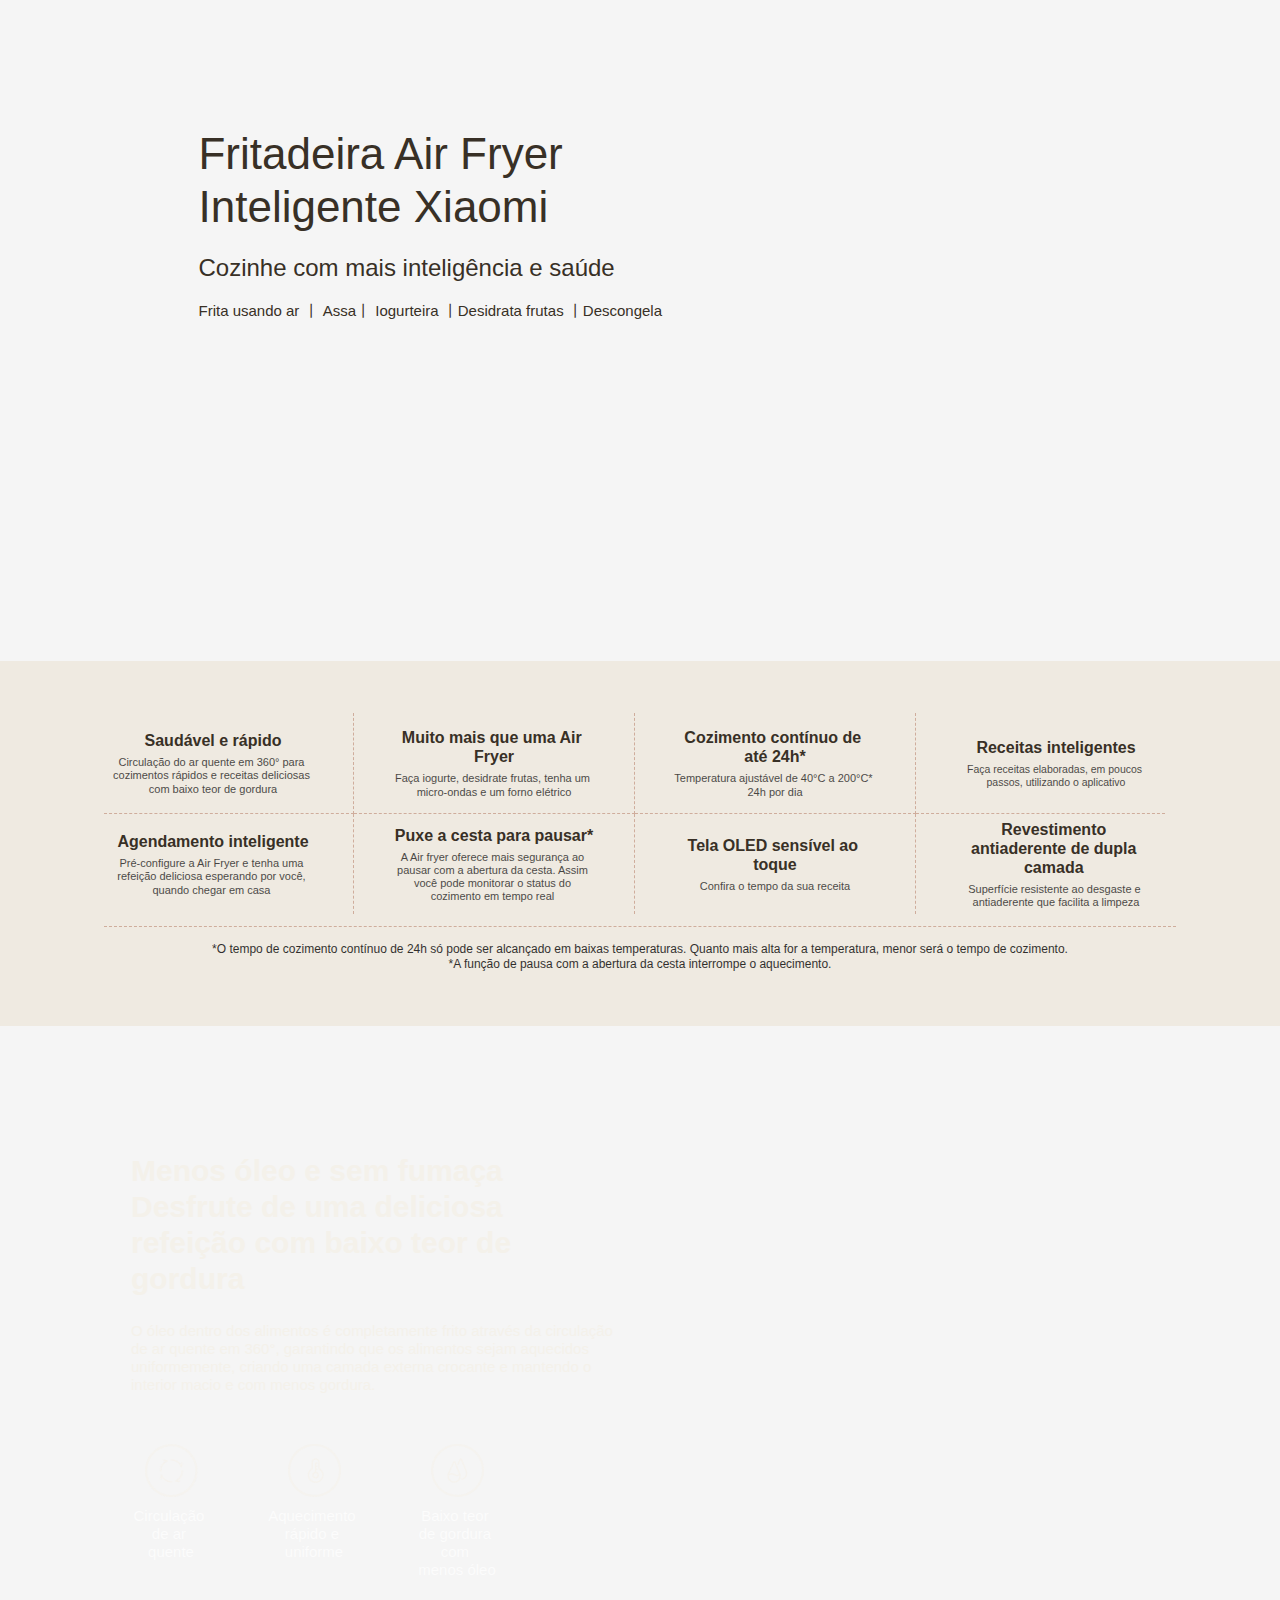
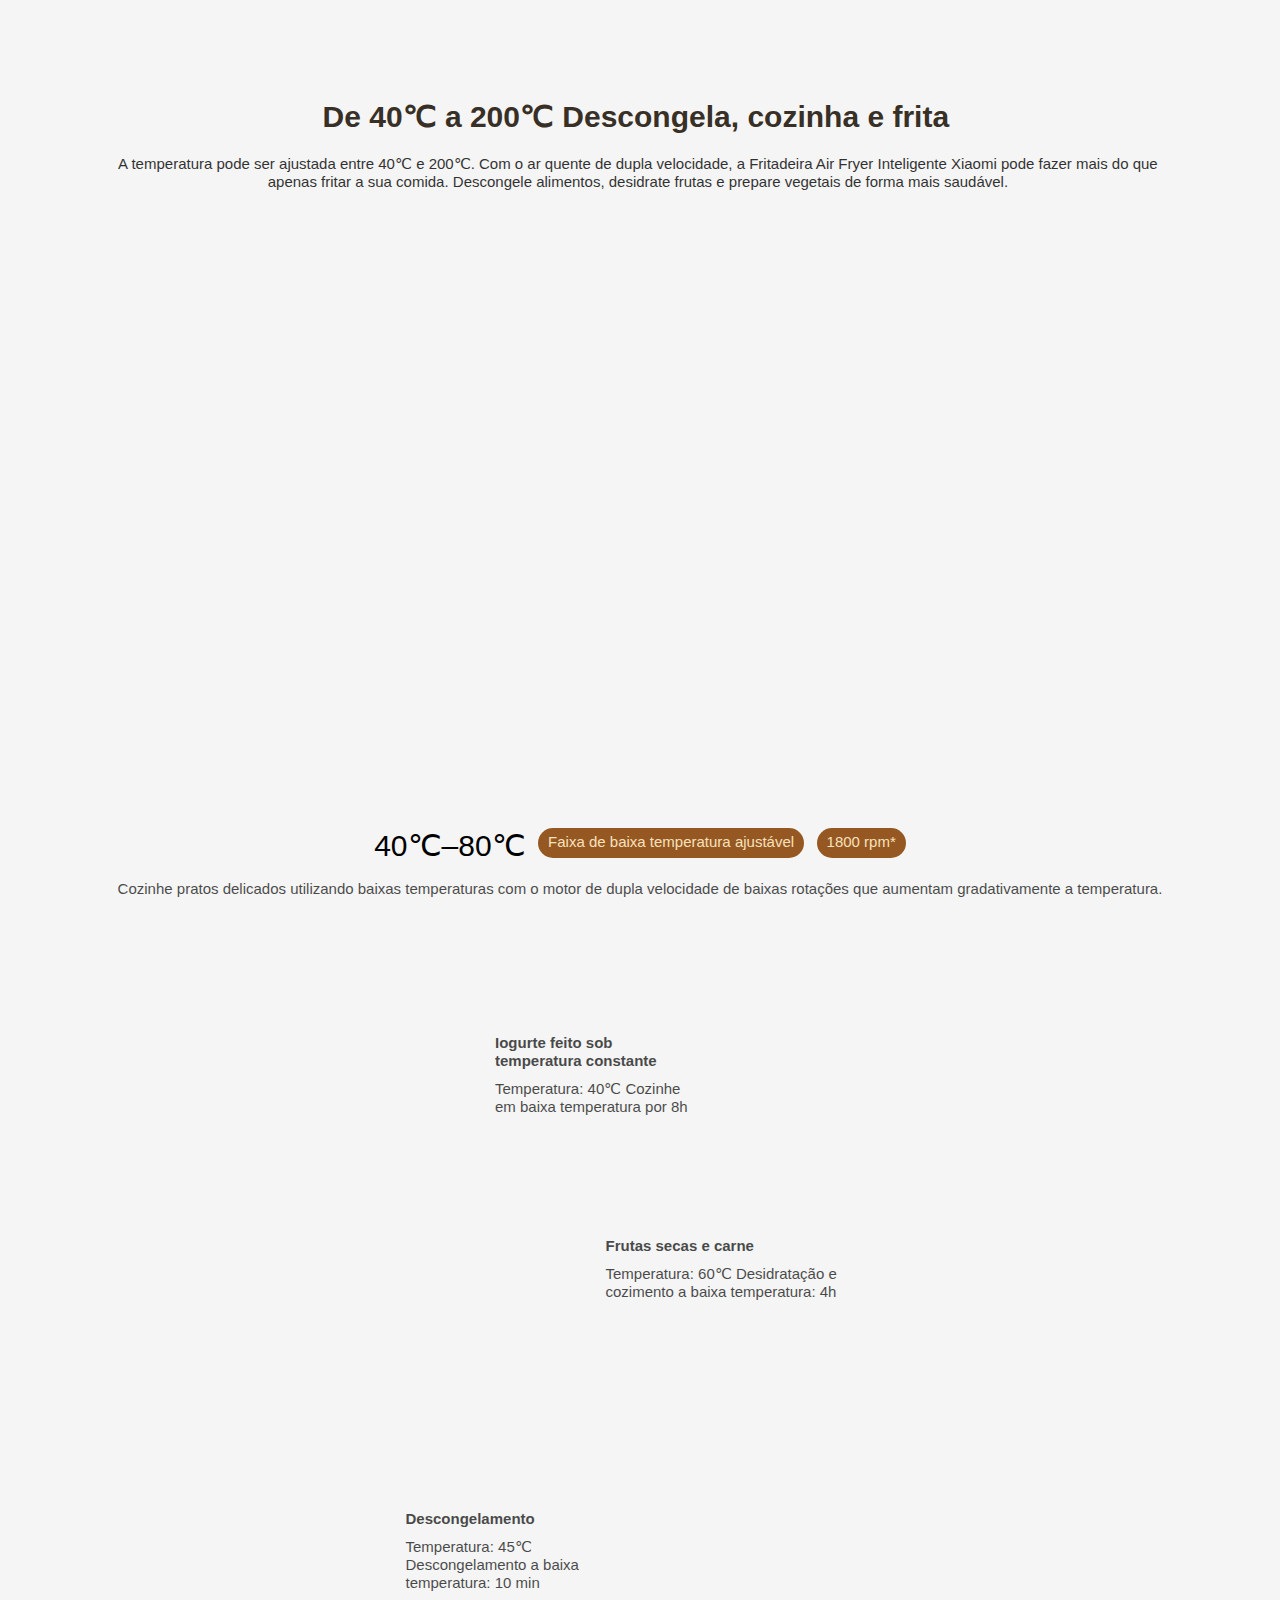
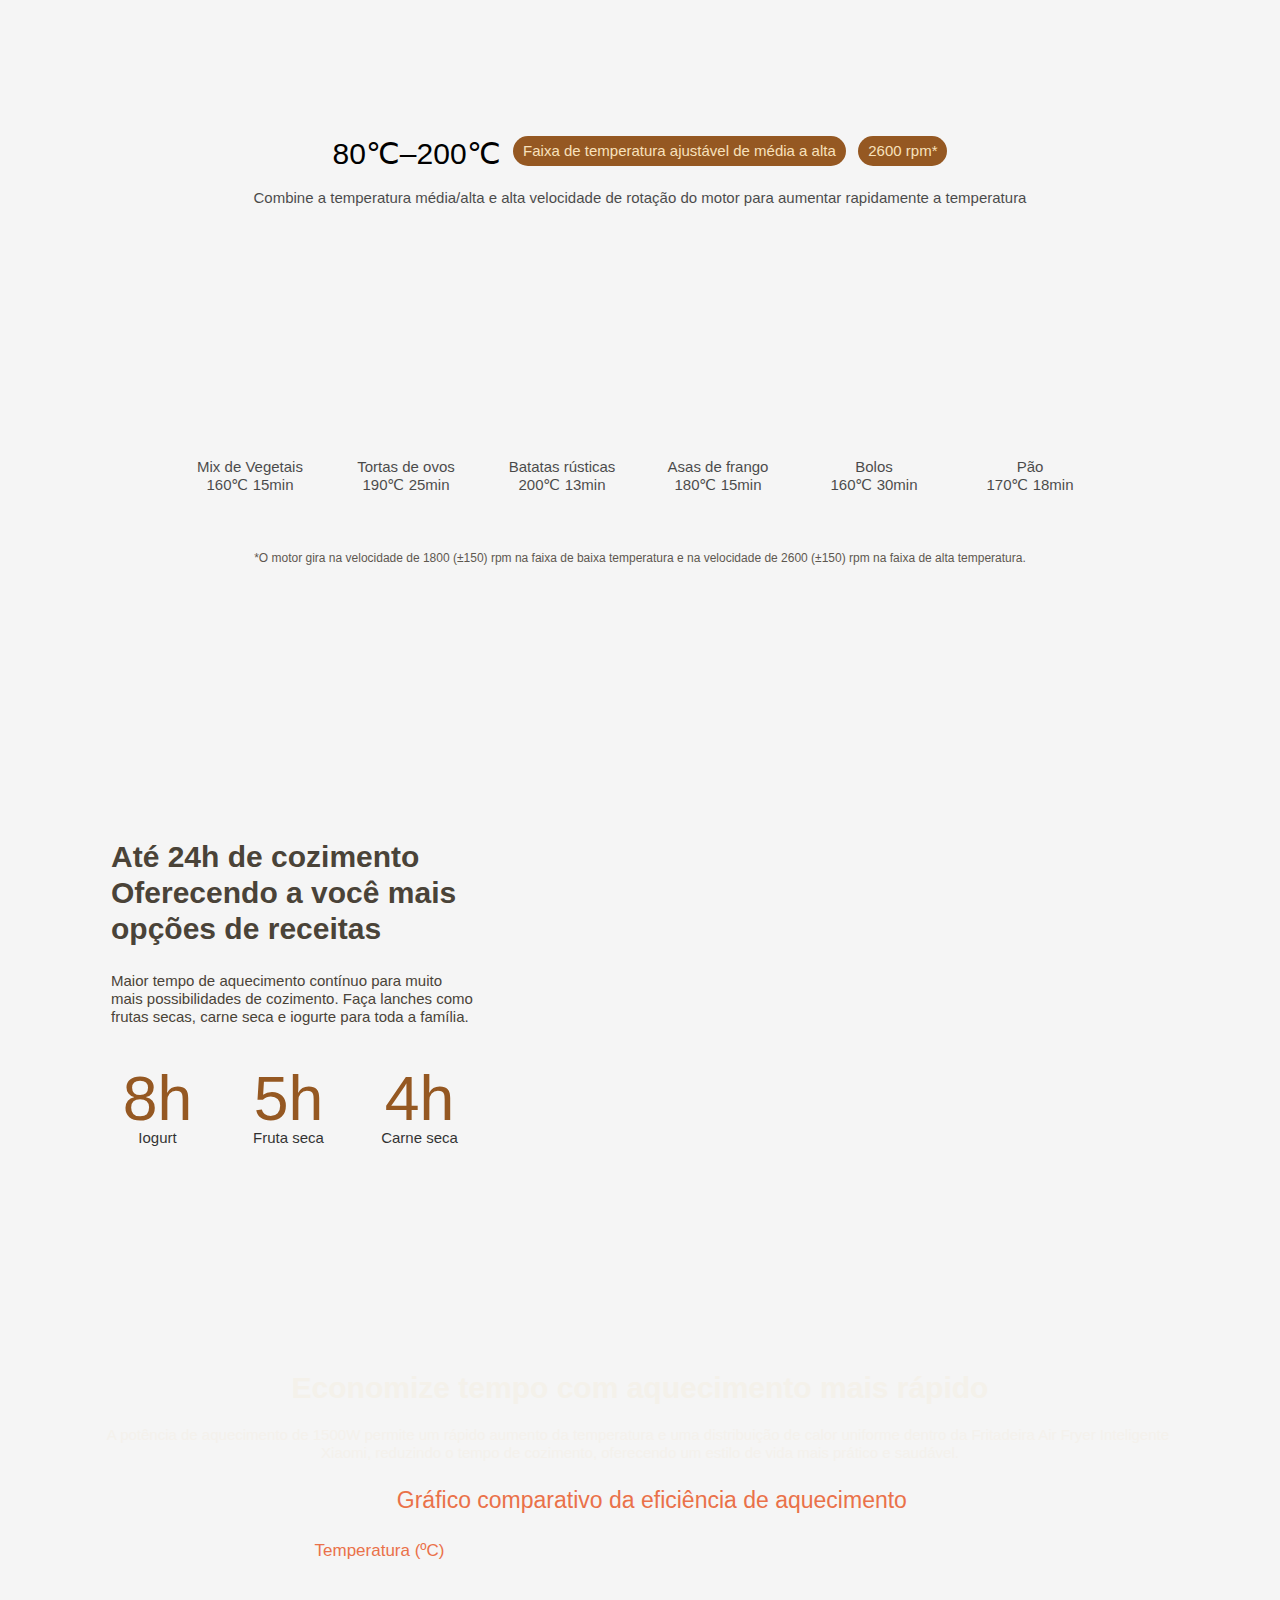
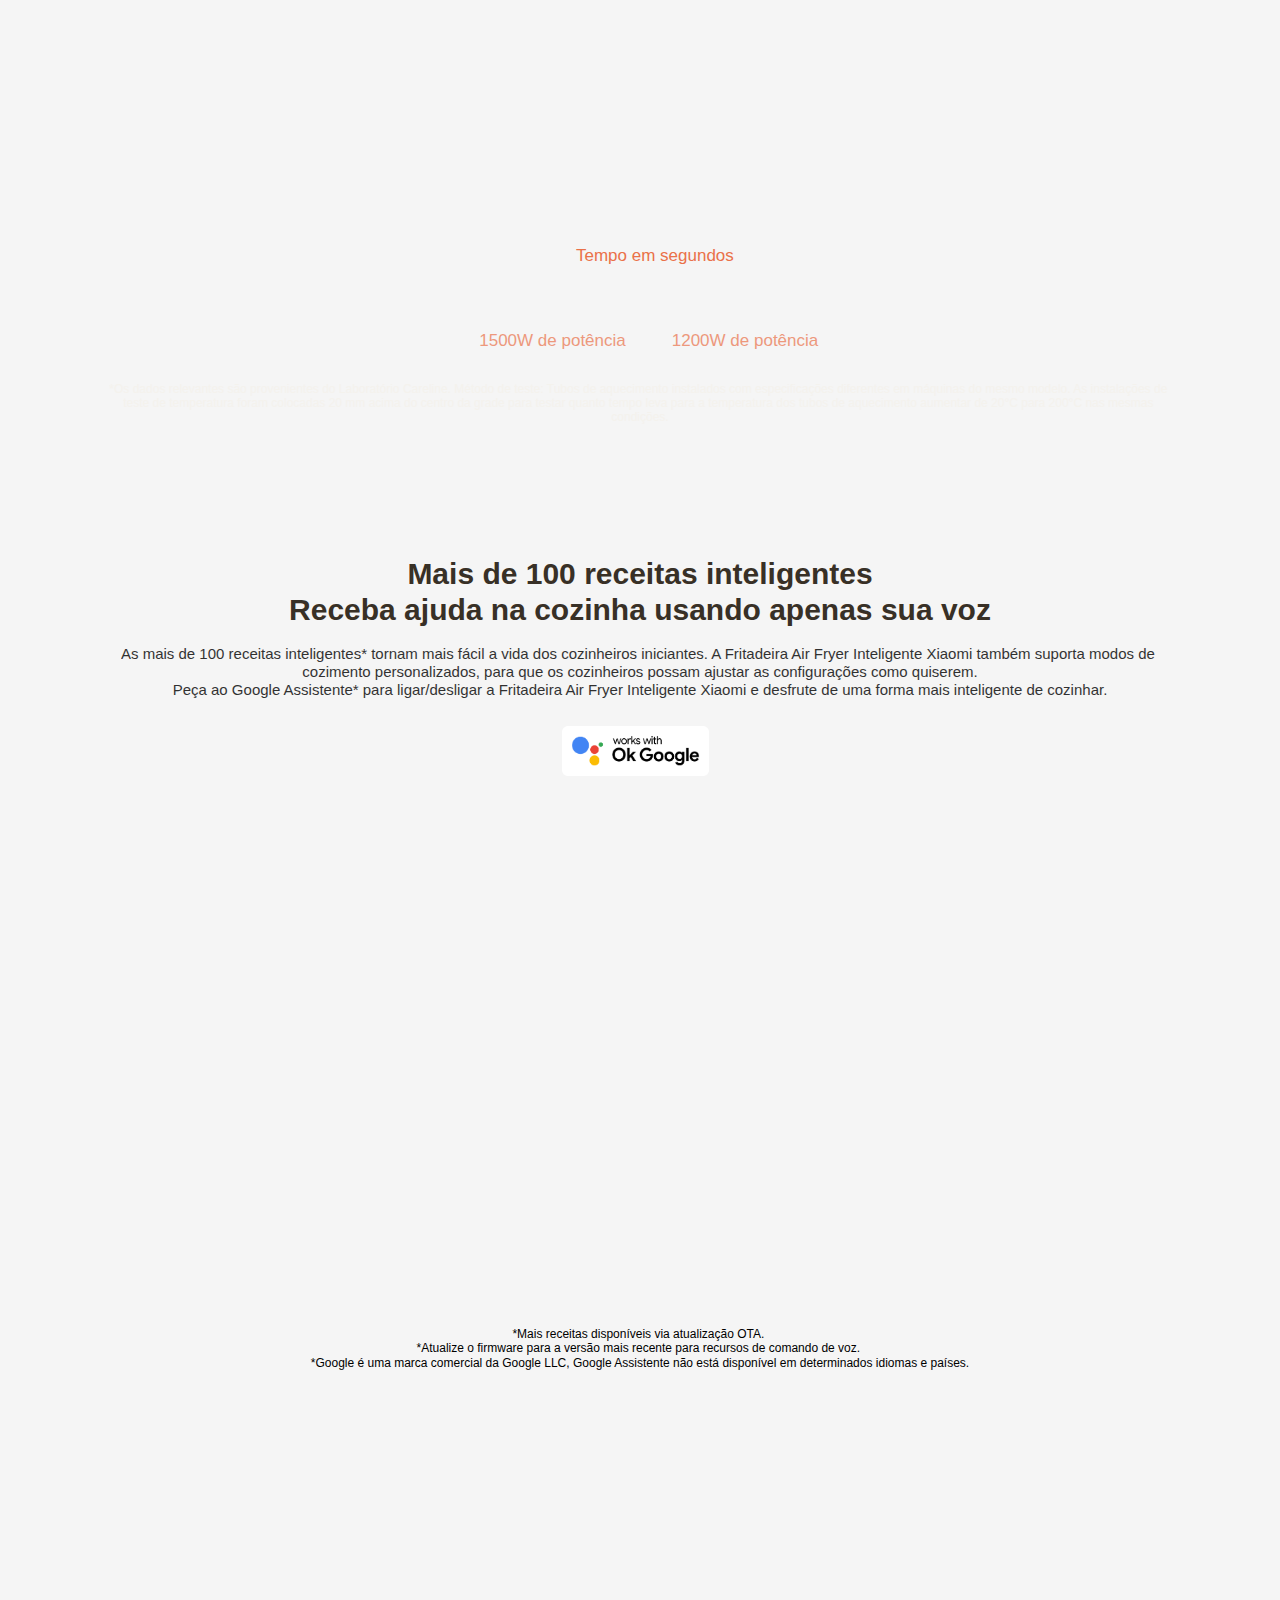
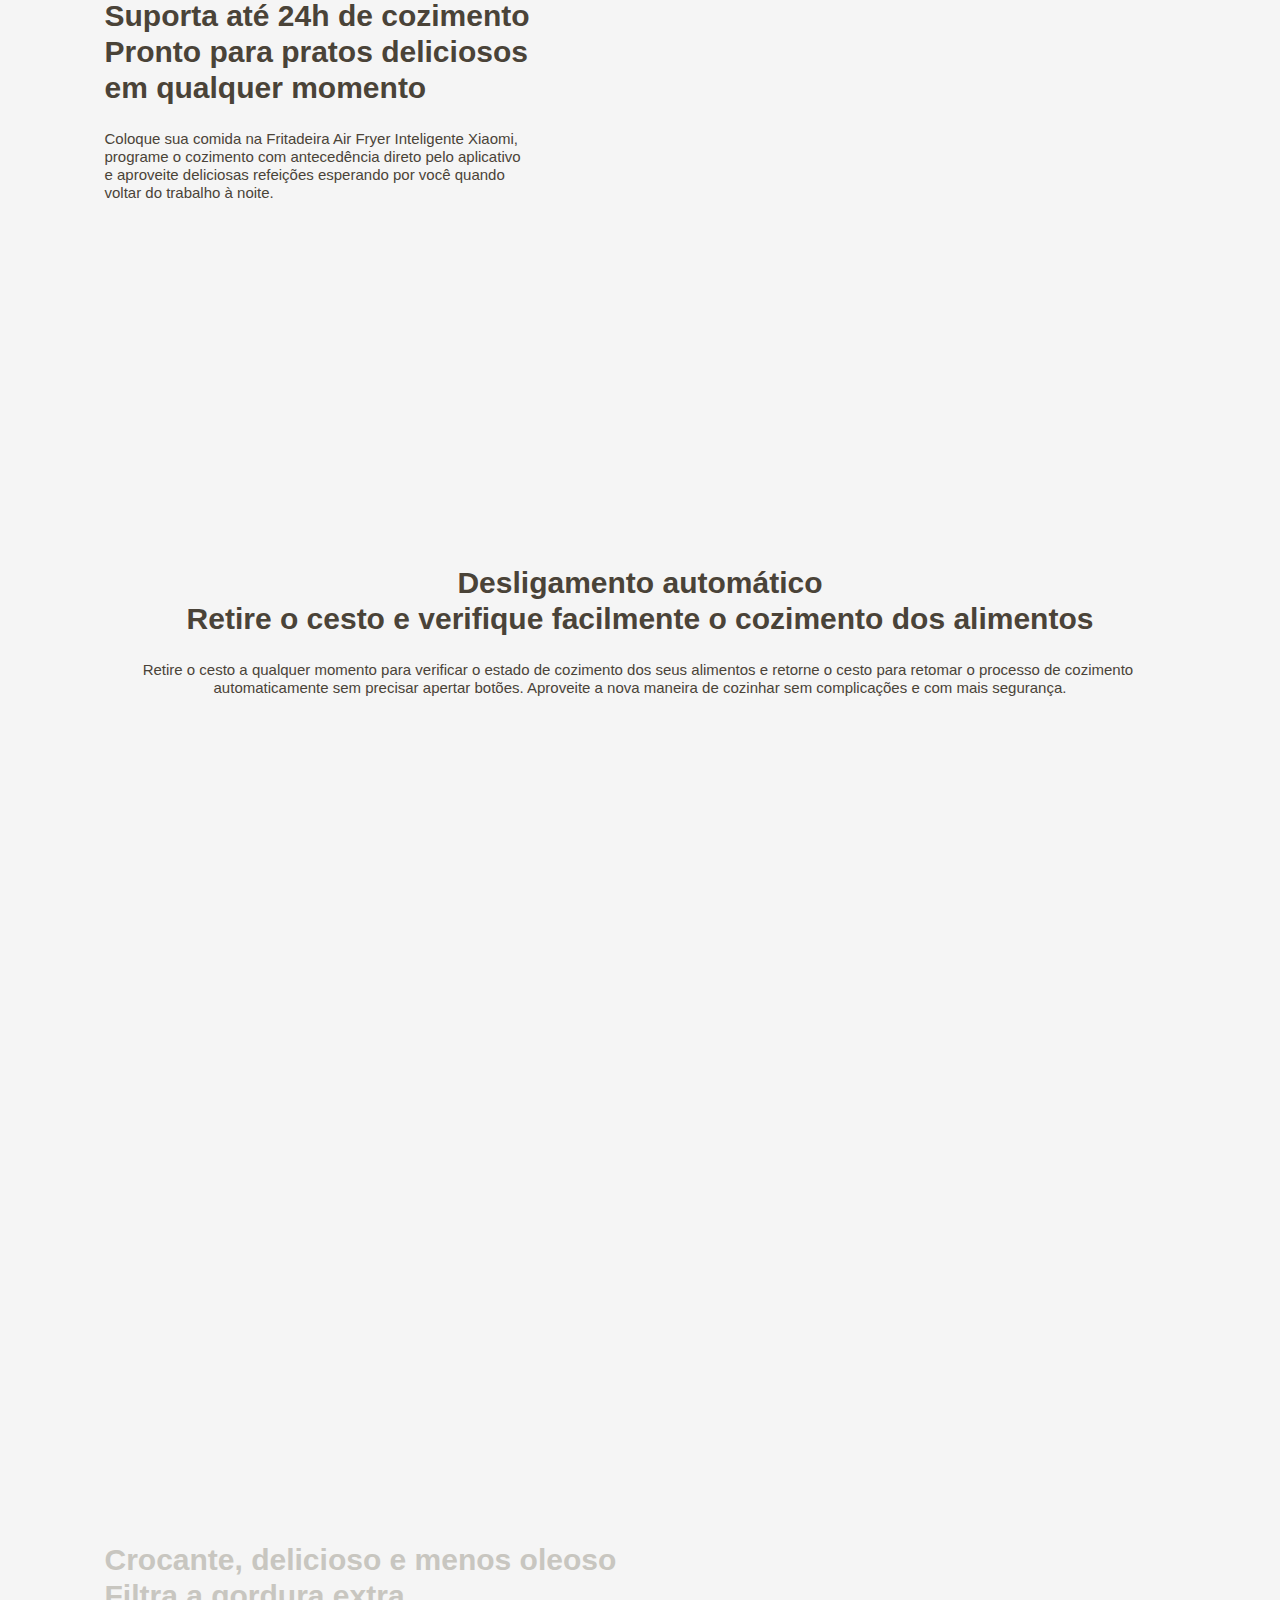
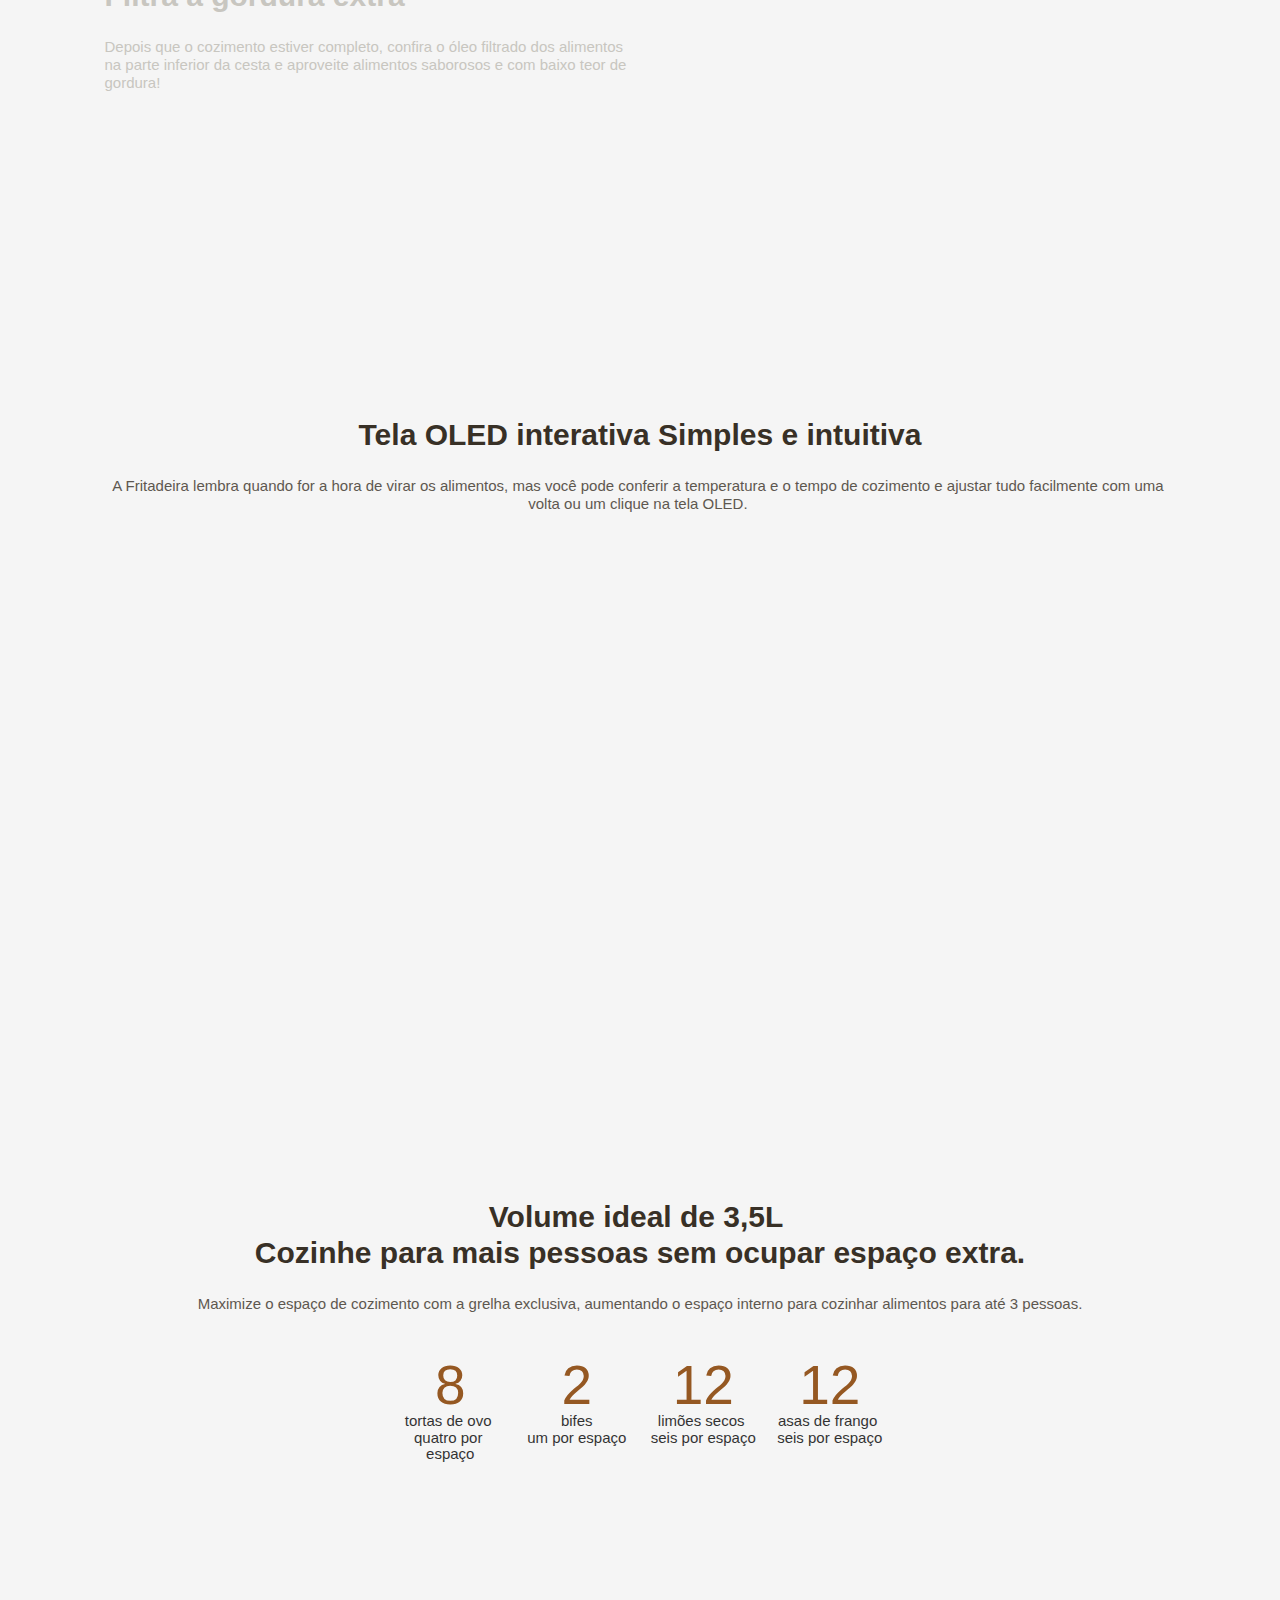
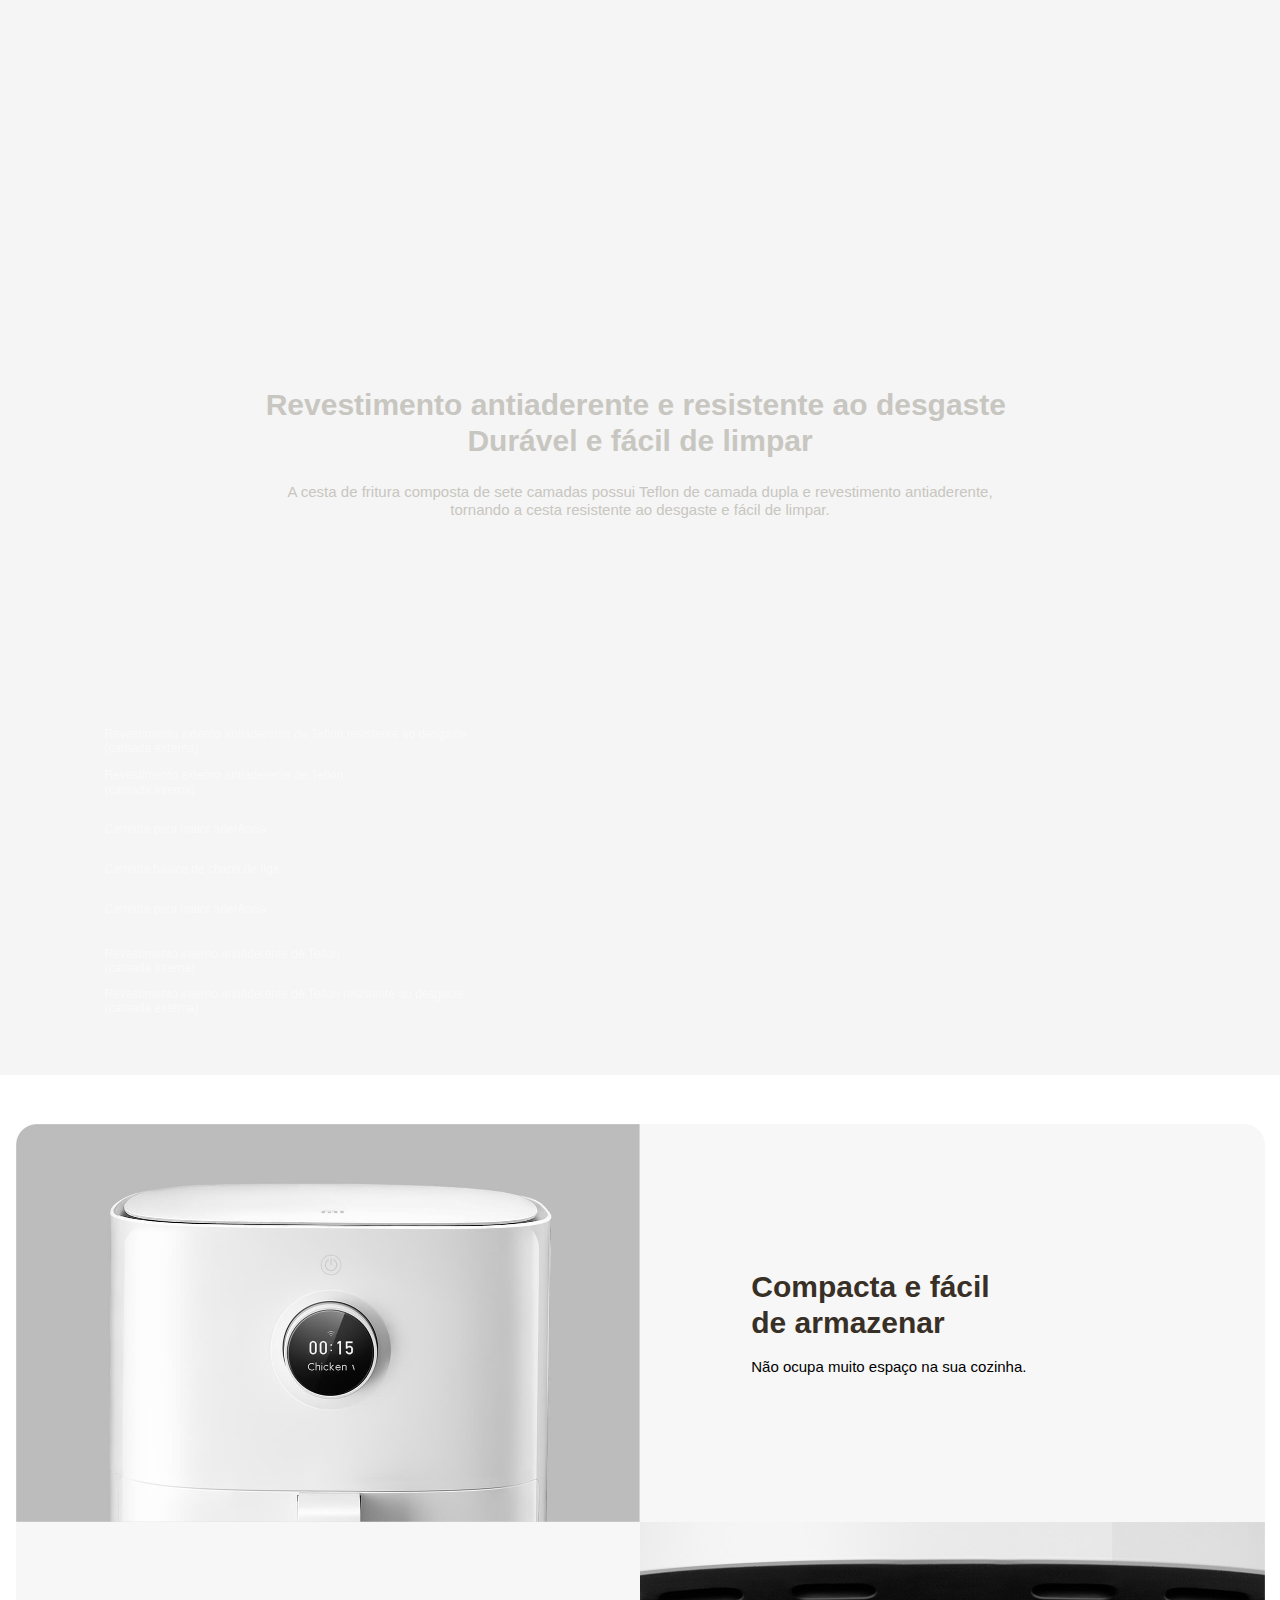
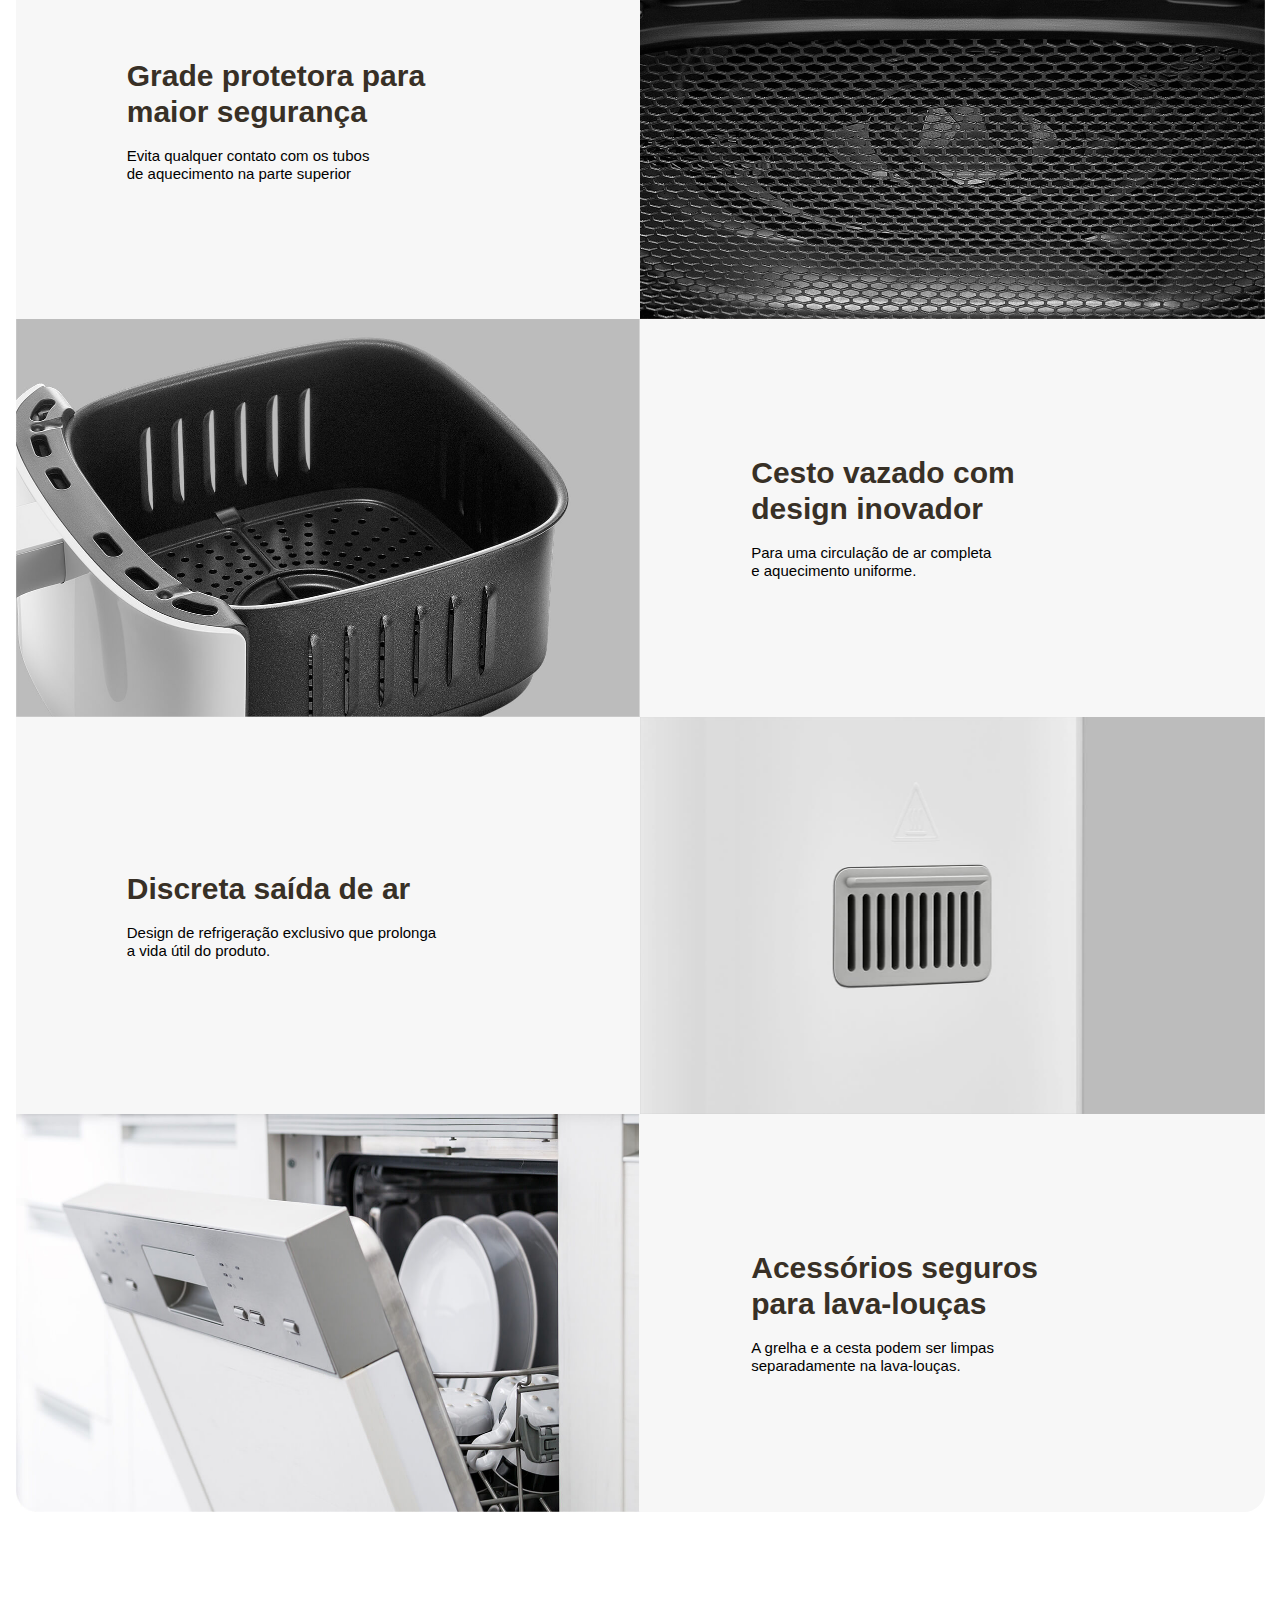
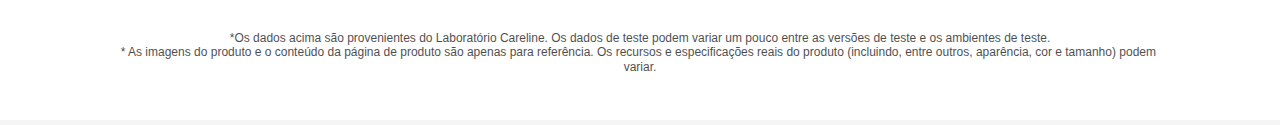
==== commit ee3340cc: "v05" ====
--- a/index.html
+++ b/index.html
@@ -91,7 +91,8 @@
 <li class="icon-item">
 <img class="image lazy" data-id="0lduc4p4kk" data-src="//i01.appmifile.com/webfile/globalimg/products/pc/mi-smart-air-fryer-3-5l/icon-new_05.png"
 src="./assets/media/icon-new_05.png" data-loaded="true">
-<span data-key="overview_22" class="xm-text f30 f-light cffffff o7" data-type="text" data-id="uezvmrdcsq">Aquecimento rápido e uniforme</span></li>
+<span data-key="overview_22" class="xm-text f30 f-light cffffff o7" data-type="text" data-id="uezvmrdcsq">Aquecimento rápido e uniforme</span>
+</li>
 <li class="icon-item">
 <img class="image lazy" data-id="dyp79kz1v3" data-src="//i01.appmifile.com/webfile/globalimg/products/pc/mi-smart-air-fryer-3-5l/icon-new_07.png"
 src="./assets/media/icon-new_07.png" data-loaded="true">
@@ -289,7 +290,8 @@
 
 <li class="feature-item">
 <span data-key="overview_81" class="xm-text f110 f-regular c955822" data-type="text" data-id="ovxiqb980a">2</span>
-<span data-key="overview_82" class="xm-text f30 f-light c000000 o8" data-type="text" data-id="xo3xgbbllf">bifes um por espaço</span>
+<span data-key="overview_82" class="xm-text f30 f-light c000000 o8" data-type="text" data-id="xo3xgbbllf">bifes
+um por espaço</span>
 </li>
 
 <li class="feature-item">
@@ -314,7 +316,8 @@
 
 <span data-key="overview_89" class="xm-text abs-text-1 f24 f-regular cffffff o5" data-type="text" data-id="yaai73gmjr">Revestimento externo antiaderente de Teflon resistente ao desgaste (camada externa)</span>
 
-<span data-key="overview_90" class="xm-text abs-text-2 f24 f-regular cffffff o5" data-type="text" data-id="o64i95kfpx">Revestimento externo antiaderente de Teflon (camada interna)</span>
+<span data-key="overview_90" class="xm-text abs-text-2 f24 f-regular cffffff o5" data-type="text" data-id="o64i95kfpx">Revestimento externo antiaderente de Teflon
+(camada interna)</span>
 
 <span data-key="overview_91" class="xm-text abs-text-3 f24 f-regular cffffff o5" data-type="text" data-id="8k7tkmkvxo">Camada para maior aderência</span>
 
@@ -322,9 +325,11 @@
 
 <span data-key="overview_93" class="xm-text abs-text-5 f24 f-regular cffffff o5" data-type="text" data-id="wau1jr2e9o">Camada para maior aderência</span>
 
-<span data-key="overview_94" class="xm-text abs-text-6 f24 f-regular cffffff o5" data-type="text" data-id="19vj5oqwyz">Revestimento interno antiaderente de Teflon (camada interna)</span>
-
-<span data-key="overview_95" class="xm-text abs-text-7 f24 f-regular cffffff o5" data-type="text" data-id="m42st03gm1">Revestimento interno antiaderente de Teflon resistente ao desgaste (camada externa)</span>
+<span data-key="overview_94" class="xm-text abs-text-6 f24 f-regular cffffff o5" data-type="text" data-id="19vj5oqwyz">Revestimento interno antiaderente de Teflon
+(camada interna)</span>
+
+<span data-key="overview_95" class="xm-text abs-text-7 f24 f-regular cffffff o5" data-type="text" data-id="m42st03gm1">Revestimento interno antiaderente de Teflon resistente ao desgaste
+(camada externa)</span>
 </div>
 
 <div class="section section-14 lazy" data-type="bg" data-id="gwrpi0rksv" data-background-image="" data-loaded="true">
--- a/assets/css/main.css
+++ b/assets/css/main.css
@@ -28,105 +28,41 @@
 .overview-con .f64 {font-size: 0.25rem;}
 .overview-con .f66 {font-size: 0.257813rem;}
 .overview-con .f68 {font-size: 0.265625rem;}
-.overview-con .f70 {
-  font-size: 0.273438rem;
-}
-.overview-con .f72 {
-  font-size: 0.28125rem;
-}
-.overview-con .f76 {
-  font-size: 0.296875rem;
-}
-.overview-con .f78 {
-  font-size: 0.304688rem;
-}
-.overview-con .f80 {
-  font-size: 0.3125rem;
-}
-.overview-con .f82 {
-  font-size: 0.320313rem;
-}
-.overview-con .f86 {
-  font-size: 0.335938rem;
-}
-.overview-con .f88 {
-  font-size: 0.34375rem;
-}
-.overview-con .f90 {
-  font-size: 0.351563rem;
-}
-.overview-con .f98 {
-  font-size: 0.382813rem;
-}
-.overview-con .f100 {
-  font-size: 0.390625rem;
-}
-.overview-con .f106 {
-  font-size: 0.414063rem;
-}
-.overview-con .f108 {
-  font-size: 0.421875rem;
-}
-.overview-con .f110 {
-  font-size: 0.429688rem;
-}
-.overview-con .f114 {
-  font-size: 0.445313rem;
-}
-.overview-con .f116 {
-  font-size: 0.453125rem;
-}
-.overview-con .f120 {
-  font-size: 0.46875rem;
-}
-.overview-con .f128 {
-  font-size: 0.5rem;
-}
-.overview-con .f130 {
-  font-size: 0.507813rem;
-}
-.overview-con .f138 {
-  font-size: 0.539063rem;
-}
-.overview-con .f140 {
-  font-size: 0.546875rem;
-}
-.overview-con .f148 {
-  font-size: 0.578125rem;
-}
-.overview-con .f150 {
-  font-size: 0.585938rem;
-}
-.overview-con .f160 {
-  font-size: 0.625rem;
-}
-.overview-con .f200 {
-  font-size: 0.78125rem;
-}
-.overview-con .c383026 {
-  color: #383026;
-}
-.overview-con .c010000 {
-  color: #010000;
-}
-.overview-con .c000000 {
-  color: #000;
-}
-.overview-con .cffffff {
-  color: #fff;
-}
-.overview-con .cf4f1ea {
-  color: #f4f1ea;
-}
-.overview-con .c4a4338 {
-  color: #4a4338;
-}
-.overview-con .c955822 {
-  color: #955822;
-}
-.overview-con .cc8c6c0 {
-  color: #c8c6c0;
-}
+.overview-con .f70 {font-size: 0.273438rem;}
+.overview-con .f72 {font-size: 0.28125rem;}
+.overview-con .f76 {font-size: 0.296875rem;}
+.overview-con .f78 {font-size: 0.304688rem;}
+.overview-con .f80 {font-size: 0.3125rem;}
+.overview-con .f82 {font-size: 0.320313rem;}
+.overview-con .f86 {font-size: 0.335938rem;}
+.overview-con .f88 {font-size: 0.34375rem;}
+.overview-con .f90 {font-size: 0.351563rem;}
+.overview-con .f98 {font-size: 0.382813rem;}
+.overview-con .f100 {font-size: 0.390625rem;}
+.overview-con .f106 {font-size: 0.414063rem;}
+.overview-con .f108 {font-size: 0.421875rem;}
+.overview-con .f110 {font-size: 0.429688rem;}
+.overview-con .f114 {font-size: 0.445313rem;}
+.overview-con .f116 {font-size: 0.453125rem;}
+.overview-con .f120 {font-size: 0.46875rem;}
+.overview-con .f128 {font-size: 0.5rem;}
+.overview-con .f130 {font-size: 0.507813rem;}
+.overview-con .f138 {font-size: 0.539063rem;}
+.overview-con .f140 {font-size: 0.546875rem;}
+.overview-con .f148 {font-size: 0.578125rem;}
+.overview-con .f150 {font-size: 0.585938rem;}
+.overview-con .f160 {font-size: 0.625rem;}
+.overview-con .f200 {font-size: 0.78125rem;}
+
+.overview-con .c383026 {color: #383026;}
+.overview-con .c010000 {color: #010000;}
+.overview-con .c000000 {color: #000;}
+.overview-con .cffffff {color: #fff;}
+.overview-con .cf4f1ea {color: #f4f1ea;}
+.overview-con .c4a4338 {color: #4a4338;}
+.overview-con .c955822 {color: #955822;}
+.overview-con .cc8c6c0 {color: #c8c6c0;}
+
 .overview-con .o5 {
   opacity: 0.5;
 }
@@ -557,7 +493,7 @@
   top: 3.242188rem;
 }
 .overview-con .section-13 .abs-text-2 {
-  top: 3.667969rem;
+  top: 3.57rem;
 }
 .overview-con .section-13 .abs-text-3 {
   top: 3.984375rem;
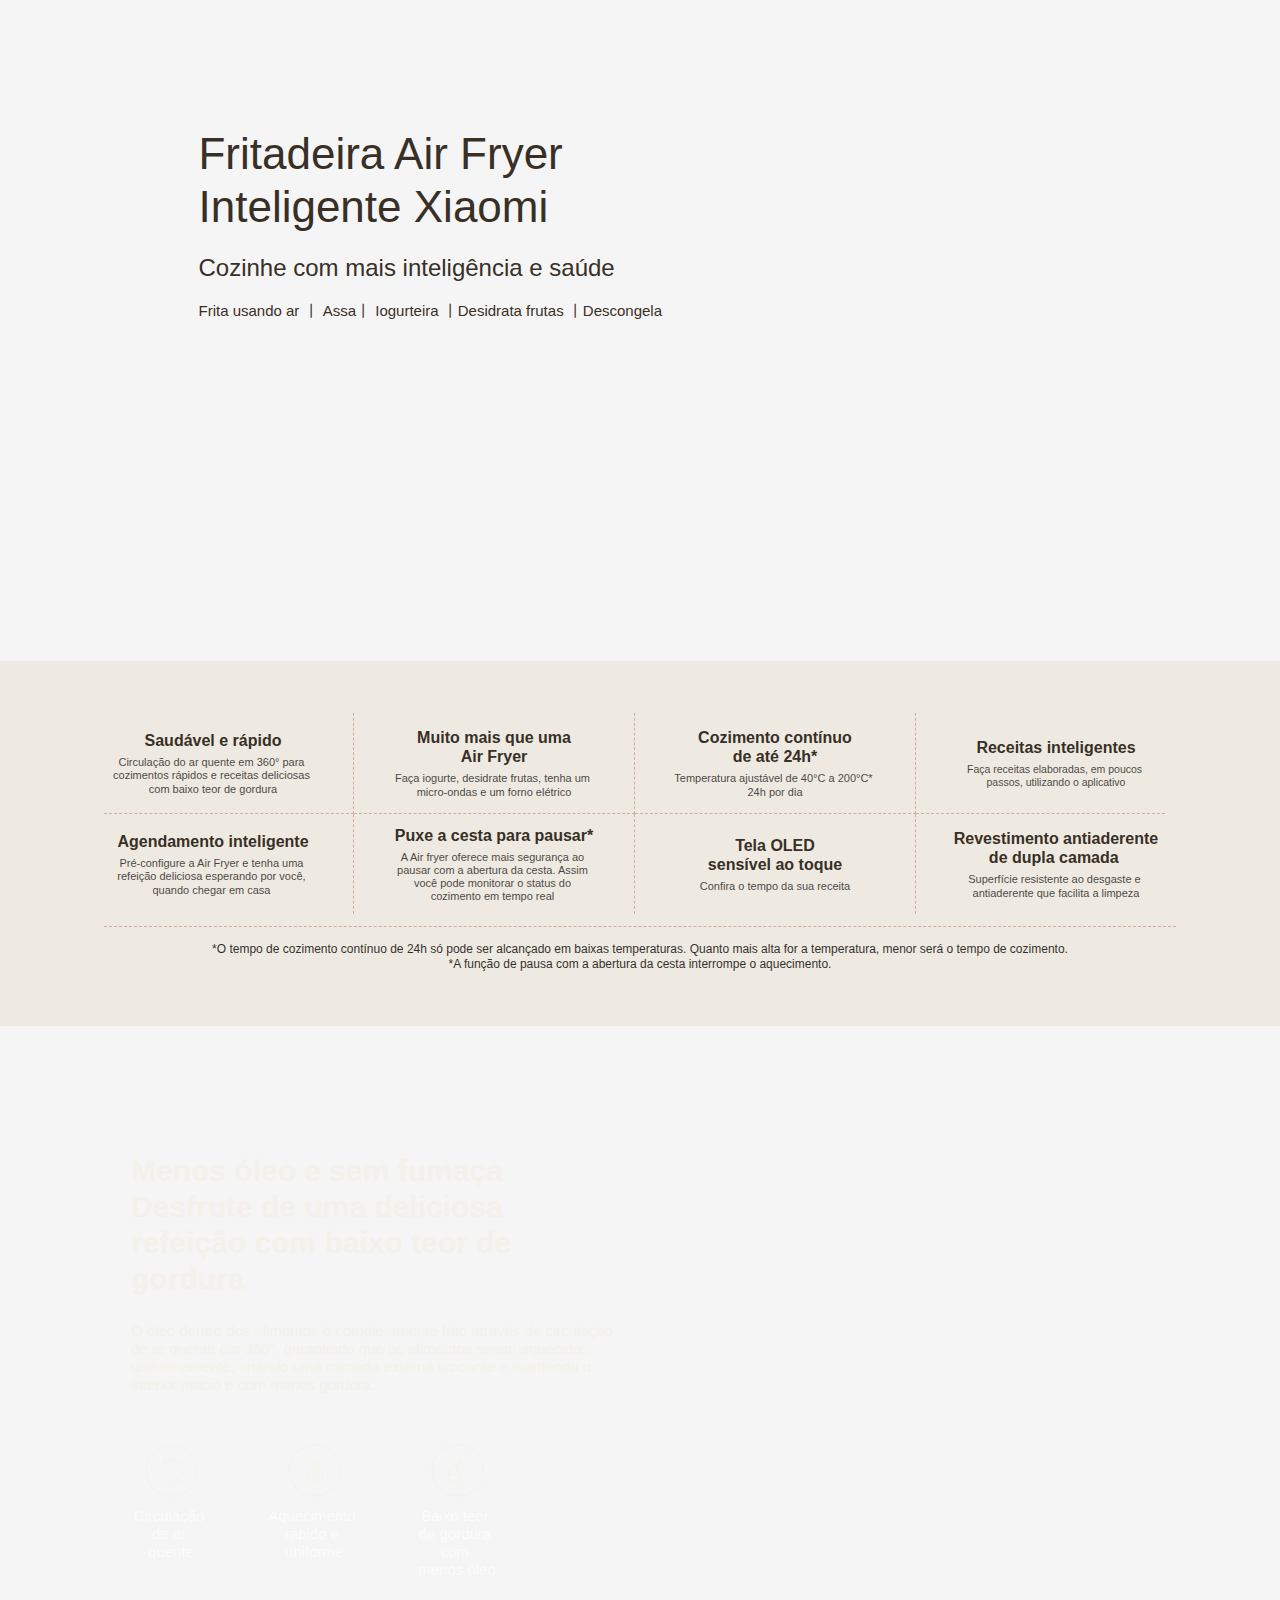
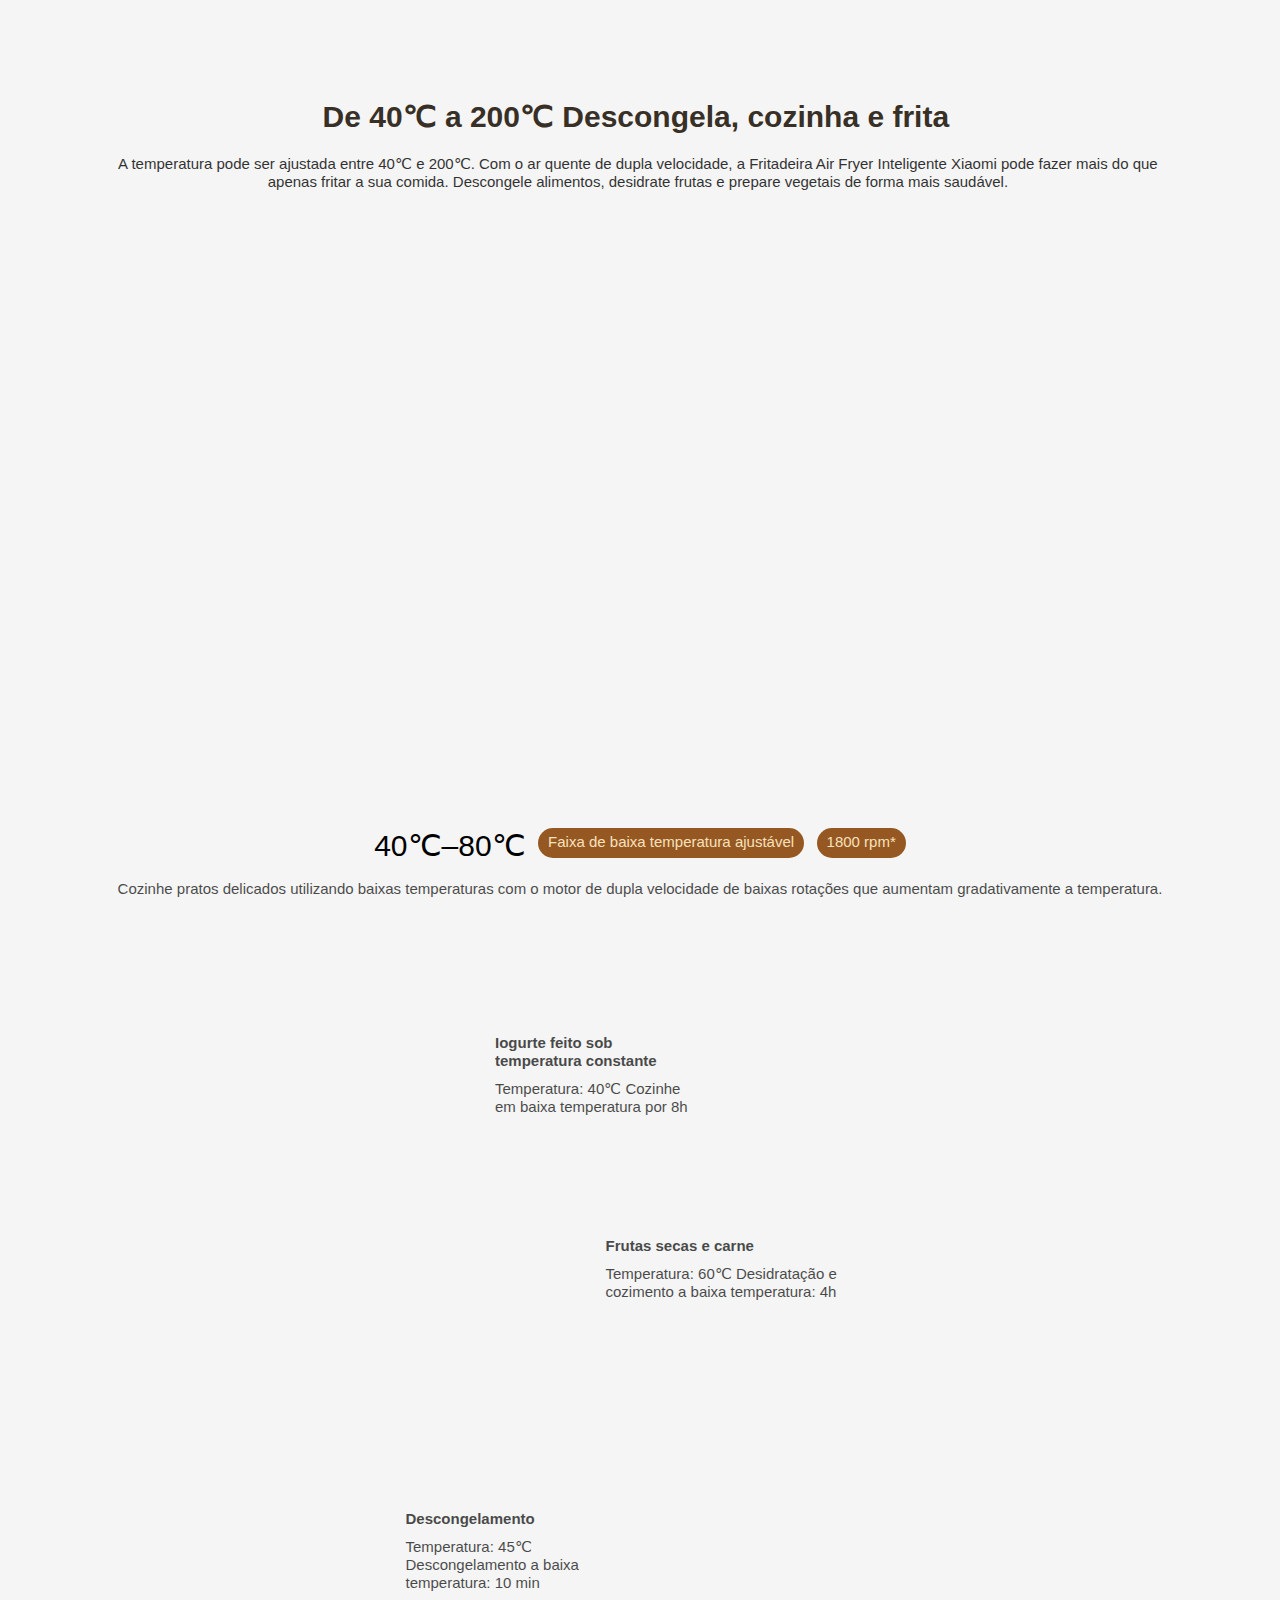
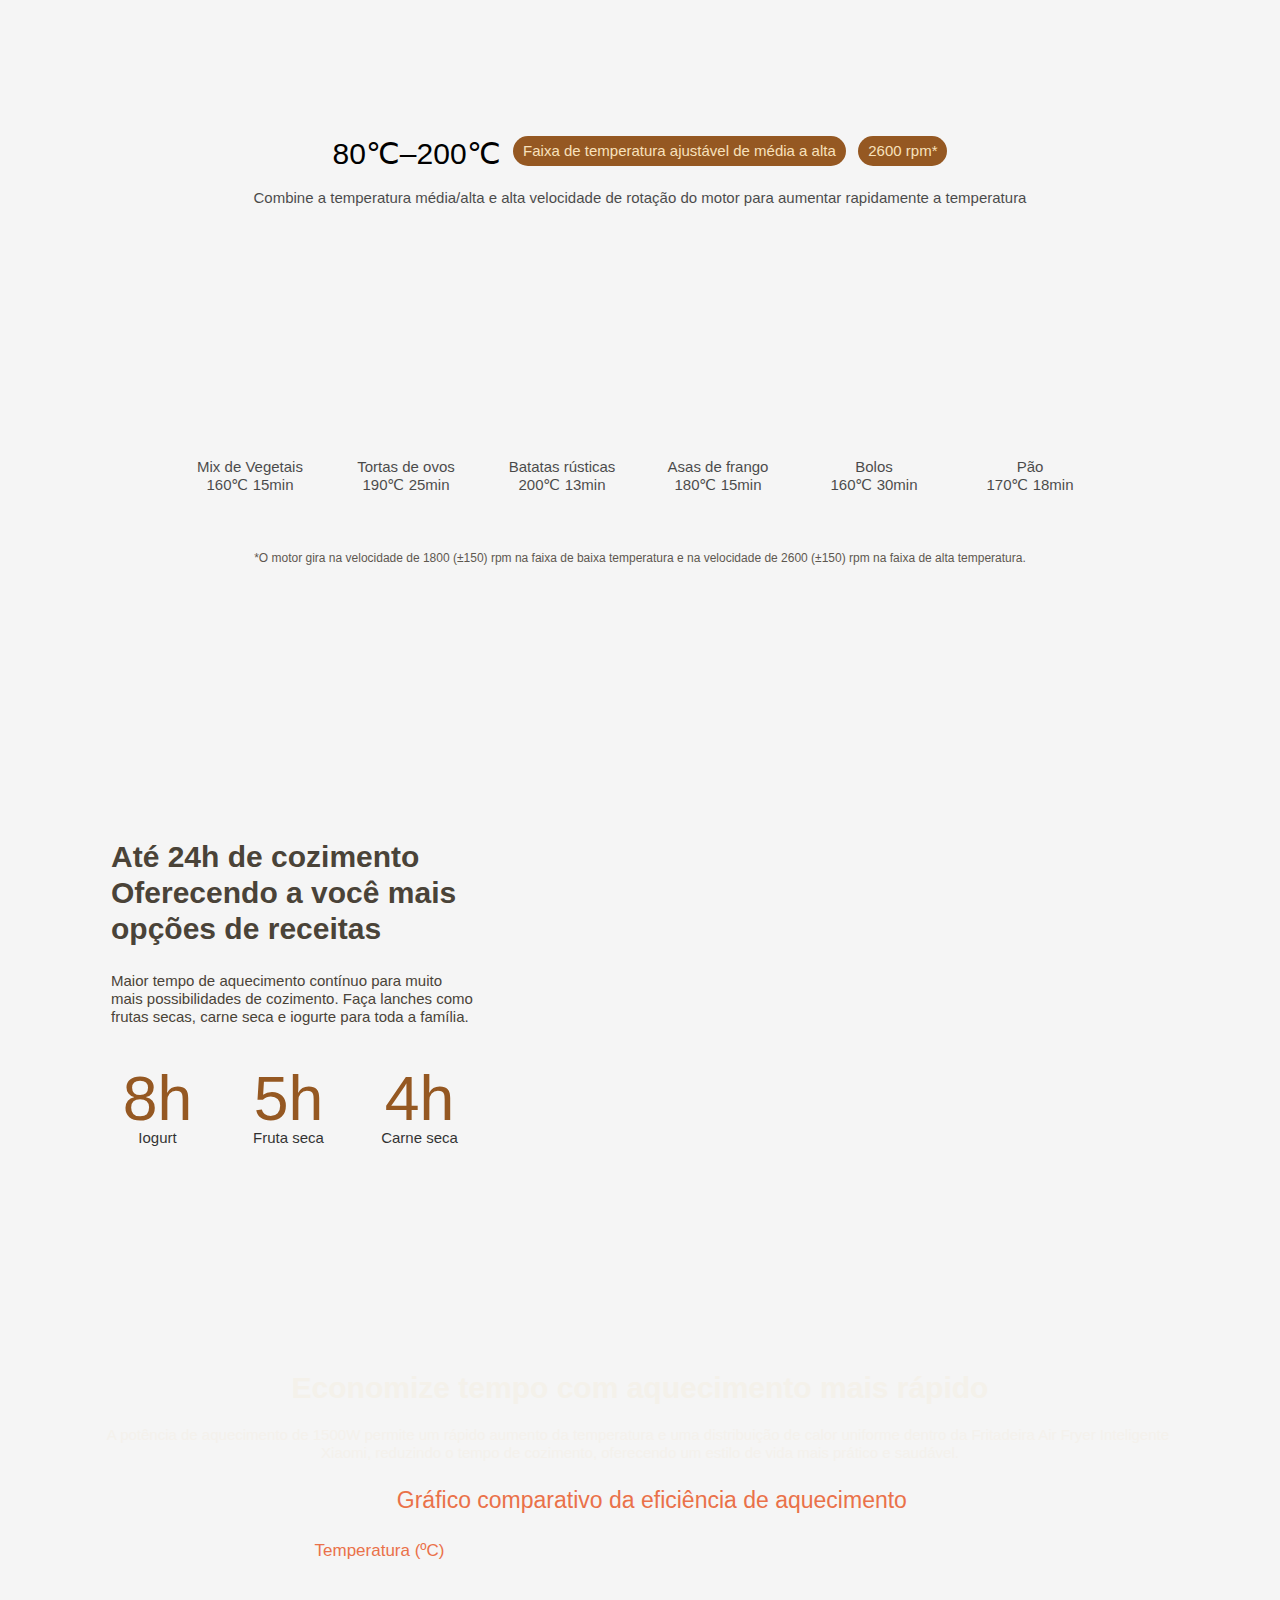
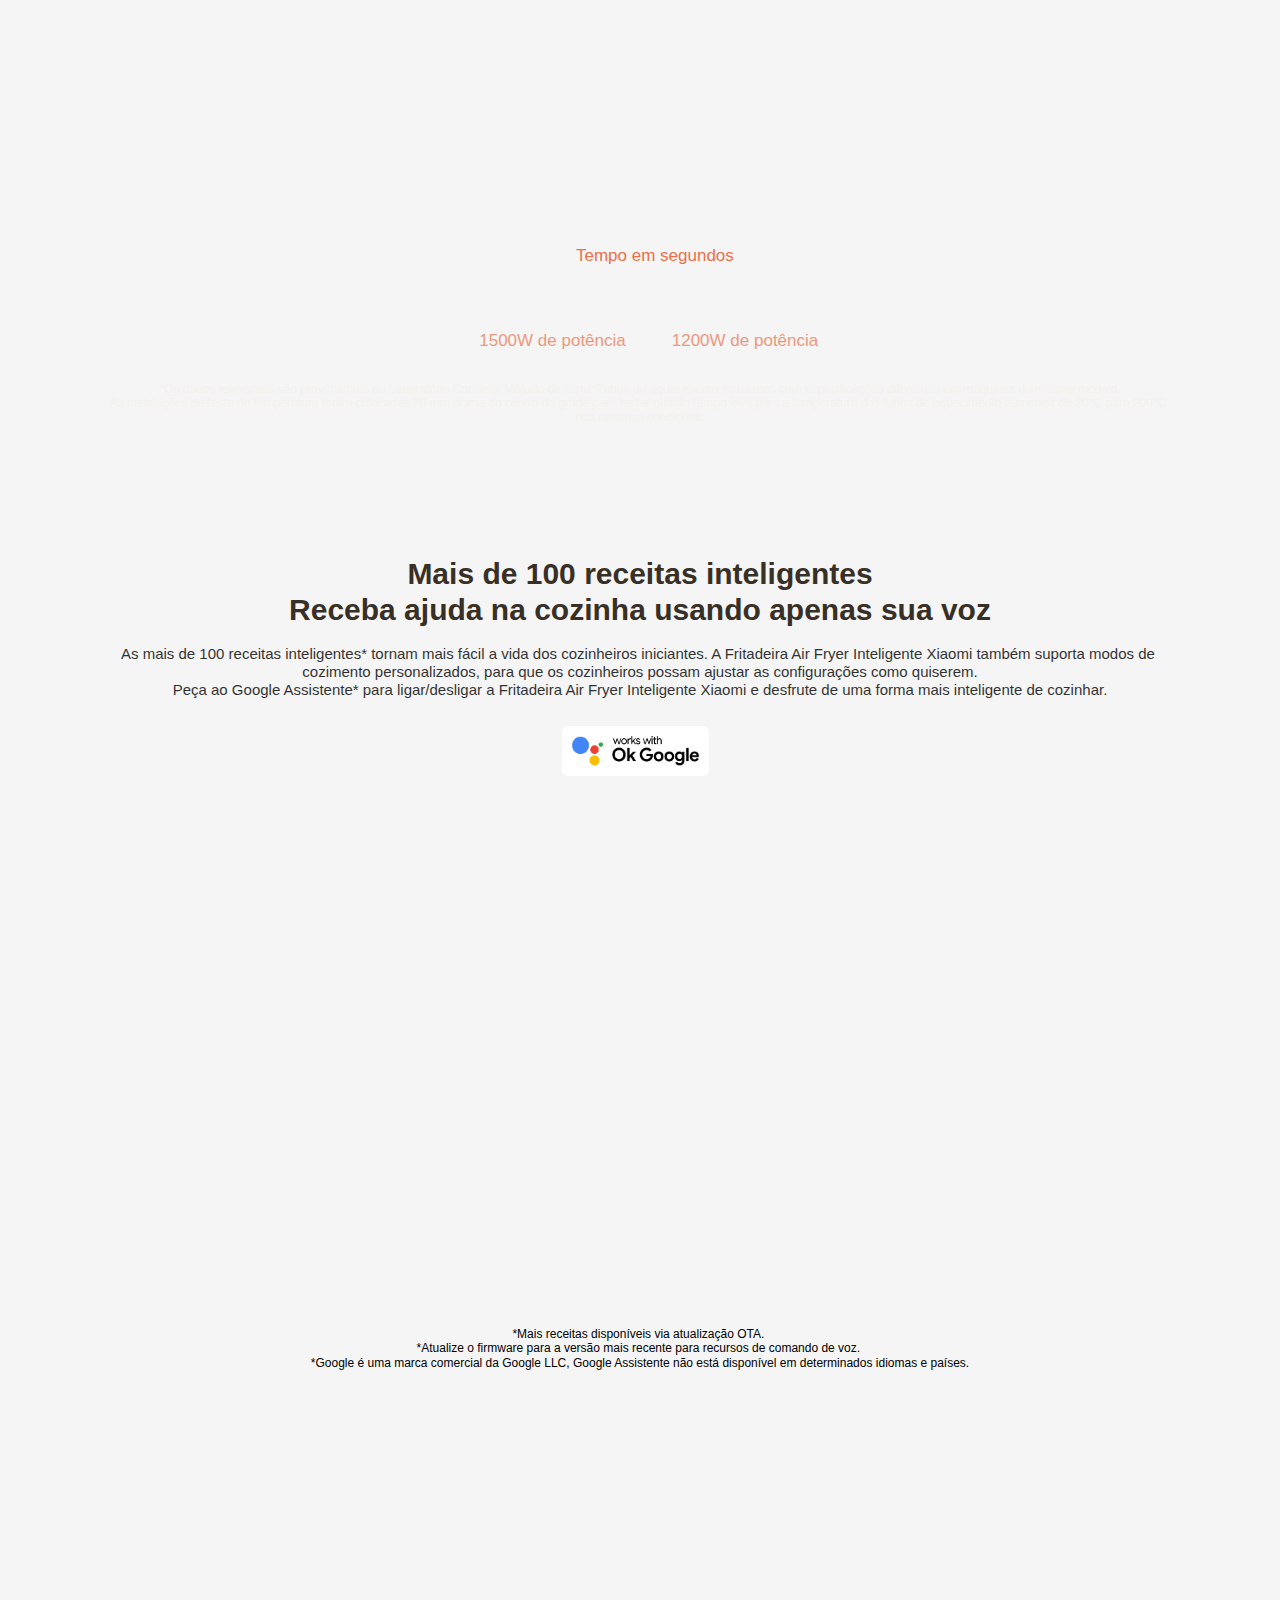
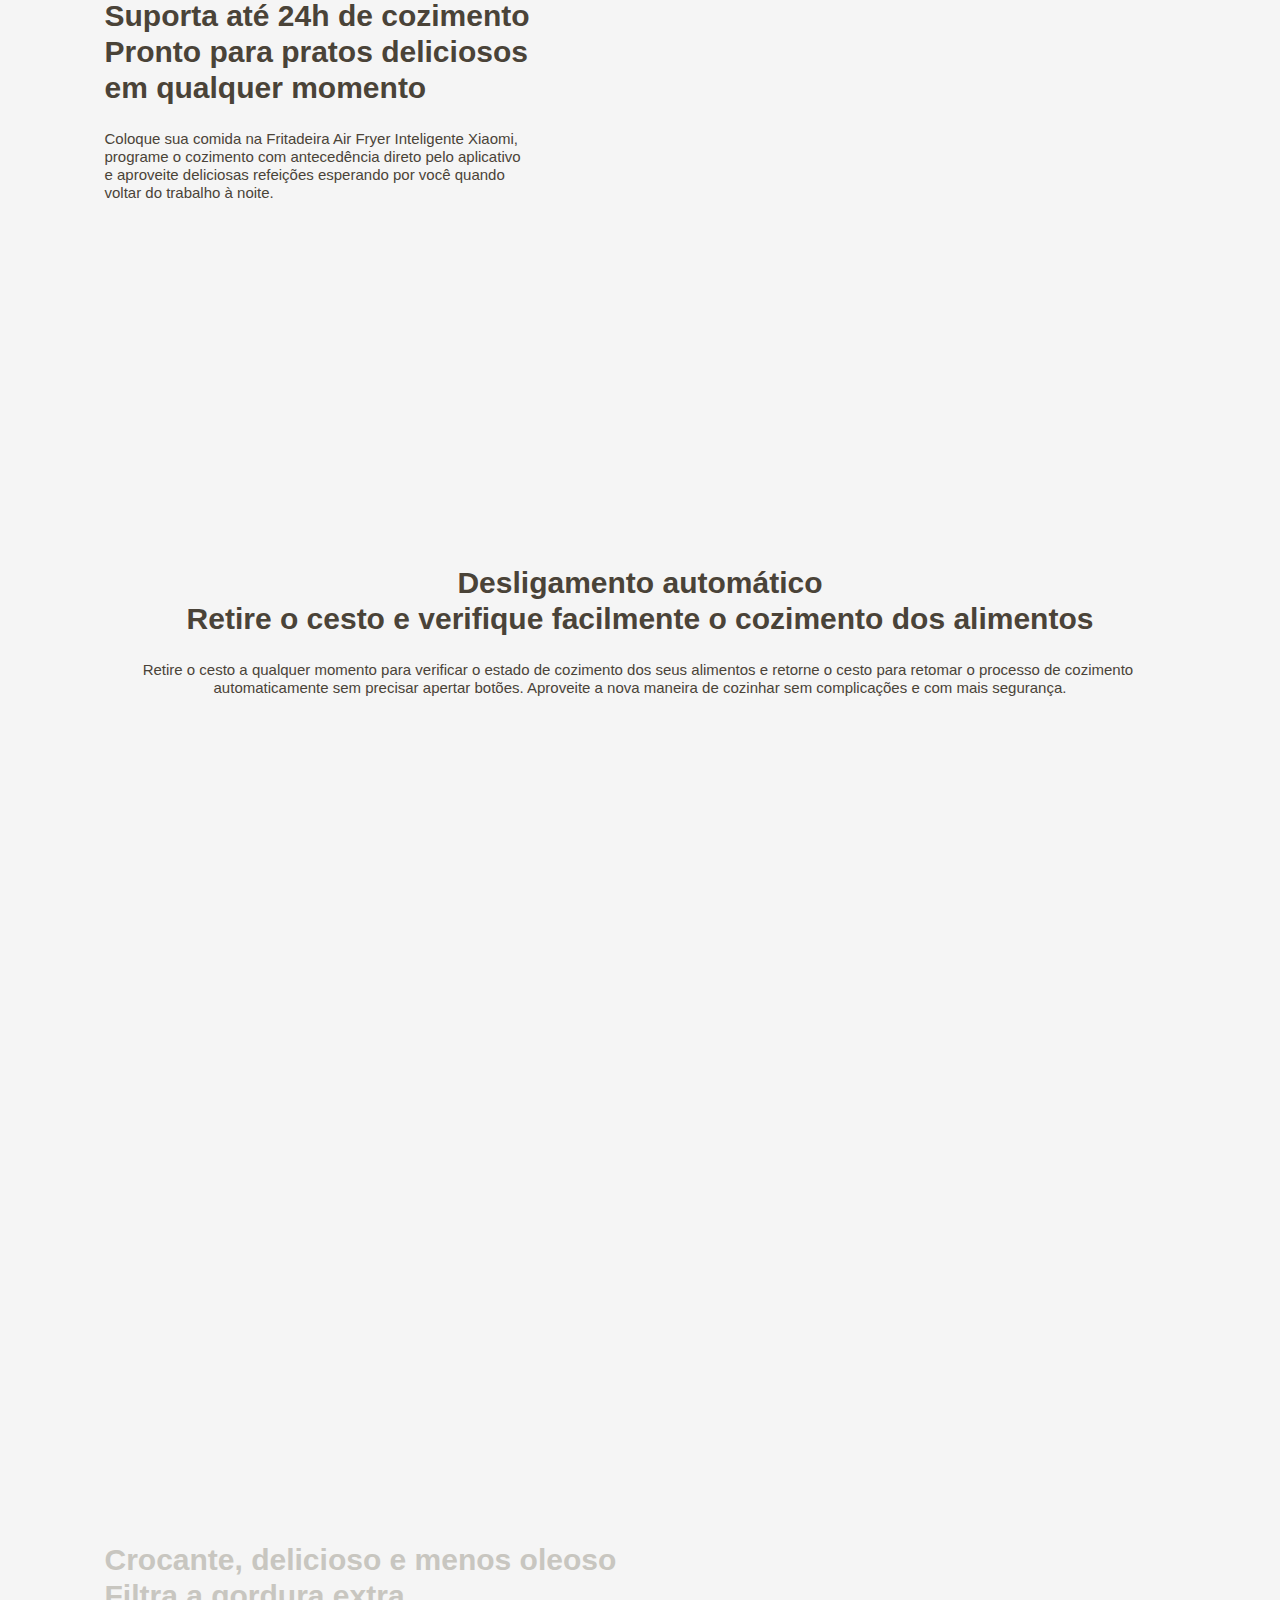
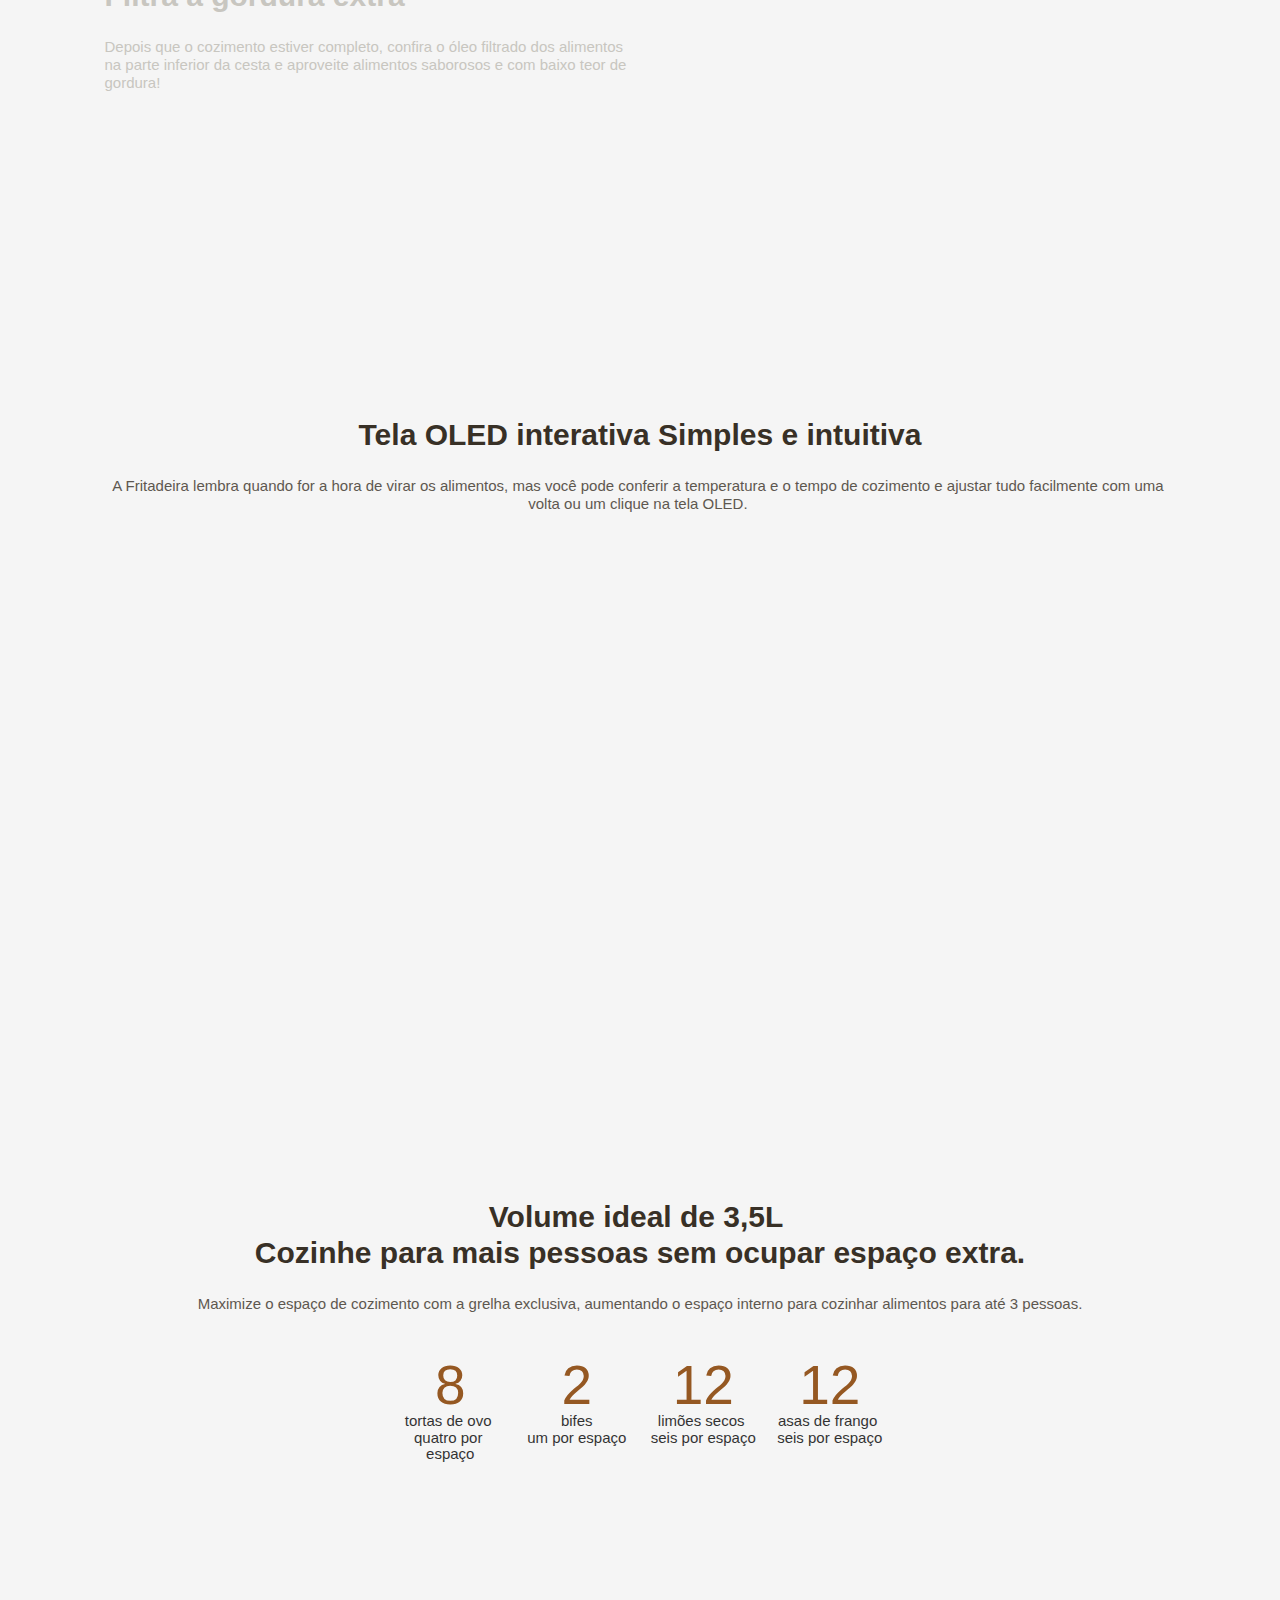
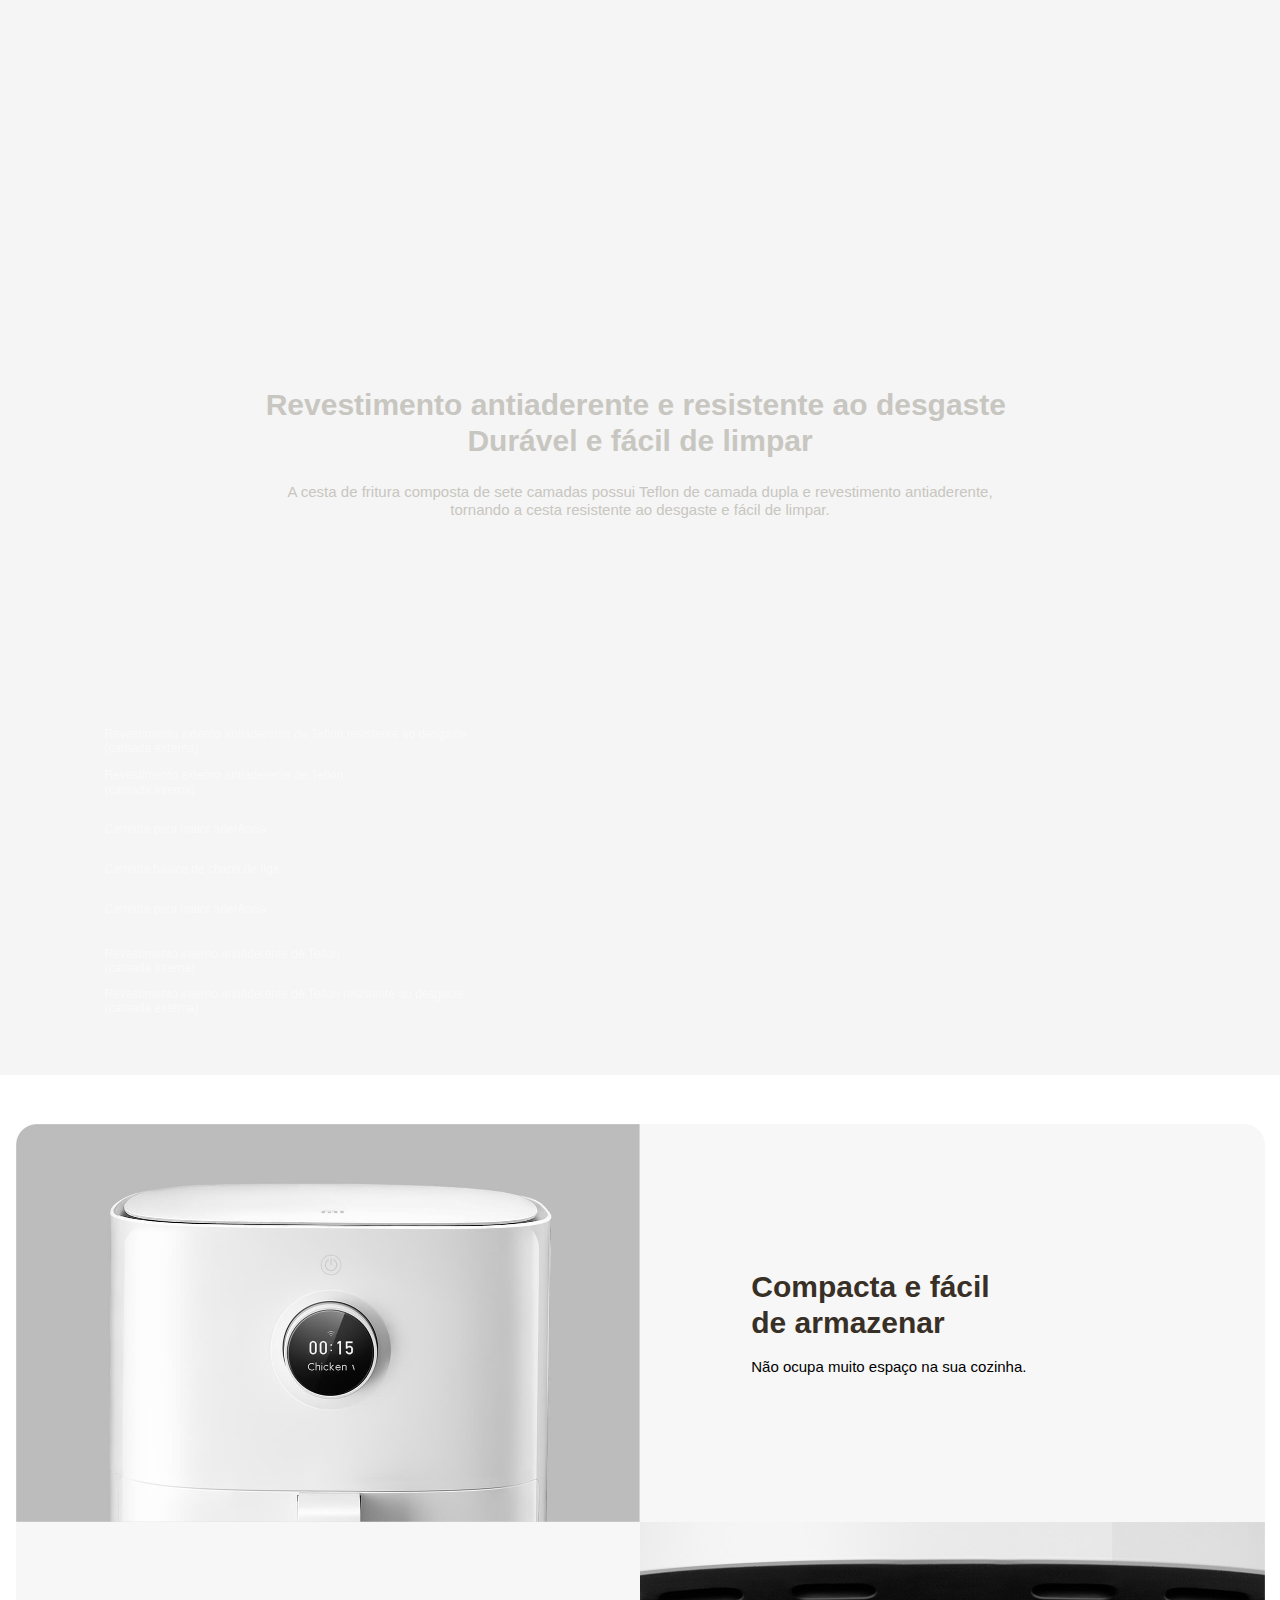
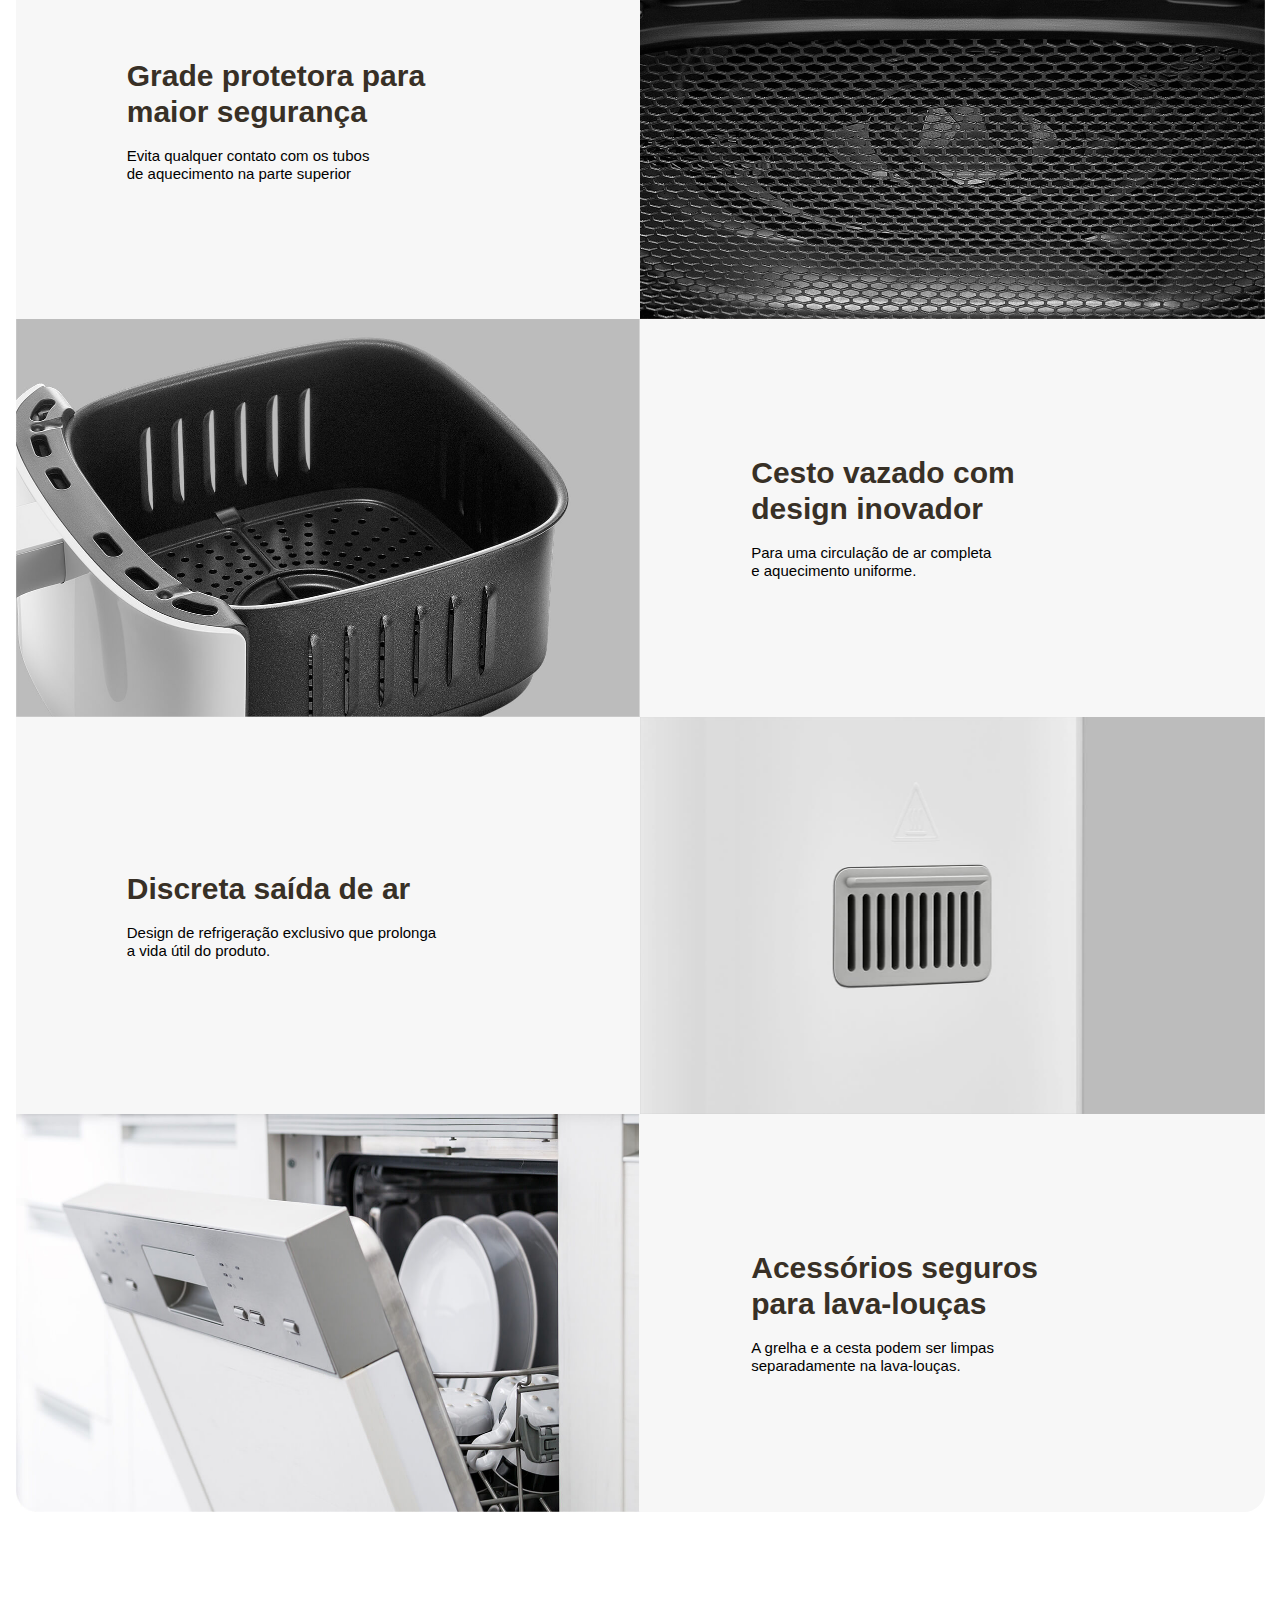
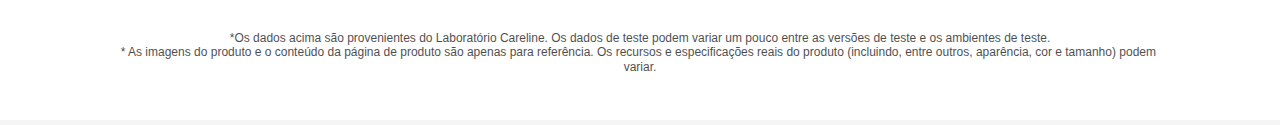
==== commit 5cccde9e: "vs03" ====
--- a/index.html
+++ b/index.html
@@ -35,12 +35,14 @@
 </li>
 
 <li class="feature-item">
-<span data-key="overview_4" class="xm-text f32 f-bold c383026" data-type="text" data-id="0ic8iajcn9">Muito mais que uma Air Fryer</span>
+<span data-key="overview_4" class="xm-text f32 f-bold c383026" data-type="text" data-id="0ic8iajcn9">Muito mais que uma
+Air Fryer</span>
 <span data-key="overview_5" class="xm-text f24 f-light c010000 o7" data-type="text" data-id="bid4sfv6y3" style="font-size:0.0859375rem">Faça iogurte, desidrate frutas, tenha um micro-ondas e um forno elétrico</span>
 </li>
 
 <li class="feature-item">
-<span data-key="overview_6" class="xm-text f32 f-bold c383026" data-type="text" data-id="1pqpt5lpzn">Cozimento contínuo de até 24h*</span>
+<span data-key="overview_6" class="xm-text f32 f-bold c383026" data-type="text" data-id="1pqpt5lpzn">Cozimento contínuo
+de até 24h*</span>
 <span data-key="overview_7" class="xm-text f24 f-light c010000 o7" data-type="text" data-id="ozj77dcpdp" style="font-size:0.0859375rem">Temperatura ajustável de 40°C a 200°C* 24h por dia</span>
 </li>
 
@@ -60,12 +62,14 @@
 </li>
 
 <li class="feature-item">
-<span data-key="overview_14" class="xm-text f32 f-bold c383026" data-type="text" data-id="au8pxzkmdb">Tela OLED sensível ao toque</span>
+<span data-key="overview_14" class="xm-text f32 f-bold c383026" data-type="text" data-id="au8pxzkmdb">Tela OLED
+sensível ao toque</span>
 <span data-key="overview_15" class="xm-text f24 f-light c010000 o7" data-type="text" data-id="8jprvlnq25" style="font-size:0.0859375rem">Confira o tempo da sua receita</span>
 </li>
 
 <li class="feature-item">
-<span data-key="overview_16" class="xm-text f32 f-bold c383026" data-type="text" data-id="mww763jd66">Revestimento antiaderente de dupla camada </span>
+<span data-key="overview_16" class="xm-text f32 f-bold c383026" data-type="text" data-id="mww763jd66">Revestimento antiaderente
+de dupla camada </span>
 <span data-key="overview_17" class="xm-text f24 f-light c010000 o7" data-type="text" data-id="ltkm9nwna5" style="font-size:0.0859375rem">Superfície resistente ao desgaste e antiaderente que facilita a limpeza</span>
 </li>
 </ul>
@@ -220,7 +224,8 @@
 <span data-key="overview_65" class="xm-text f34 f-light cea7149 o7" data-type="text" data-id="gbzn3njz9t">1200W de potência</span>
 </div>
 
-<span data-key="overview_66" class="xm-text f24 f-thin cf4f1ea o7" data-type="text" data-id="alunsb3nzd">*Os dados relevantes são provenientes do Laboratório Careline. Método de teste: Tubos de aquecimento instalados com especificações diferentes em máquinas do mesmo modelo. As instalações de teste de temperatura foram colocadas 20 mm acima do centro da grade para testar quanto tempo leva para a temperatura dos tubos de aquecimento aumentar de 20°C para 200°C nas mesmas condições.</span>
+<span data-key="overview_66" class="xm-text f24 f-thin cf4f1ea o7" data-type="text" data-id="alunsb3nzd">*Os dados relevantes são provenientes do Laboratório Careline. Método de teste: Tubos de aquecimento instalados com especificações diferentes em máquinas do mesmo modelo.
+As instalações de teste de temperatura foram colocadas 20 mm acima do centro da grade para testar quanto tempo leva para a temperatura dos tubos de aquecimento aumentar de 20°C para 200°C nas mesmas condições.</span>
 </div>
 
 <div class="section section-07 lazy" data-type="bg" data-id="4a9mzqnyin" data-background-image="//i01.appmifile.com/webfile/globalimg/products/pc/mi-smart-air-fryer-3-5l/air-fryer_10.jpg" data-loaded="true" style="background-image: url(&quot;//i01.appmifile.com/webfile/globalimg/products/pc/mi-smart-air-fryer-3-5l/air-fryer_10.jpg&quot;);">
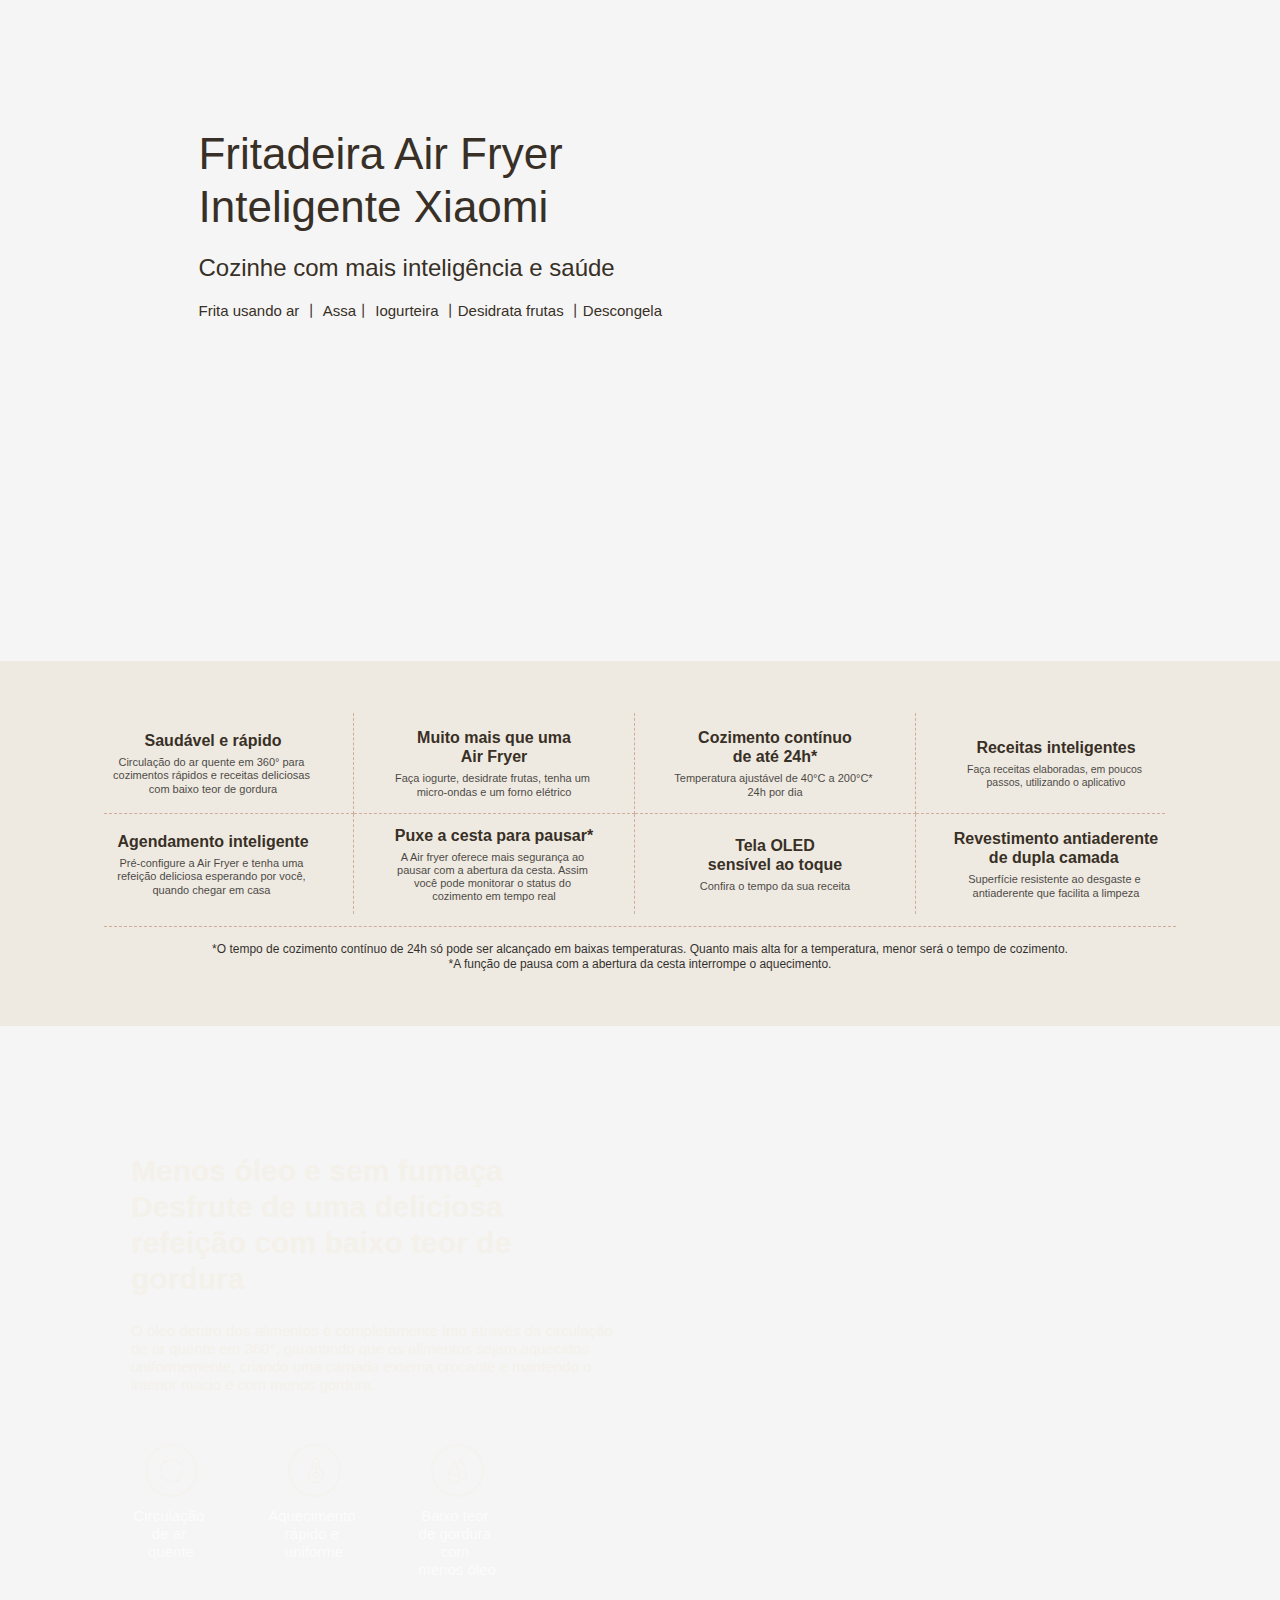
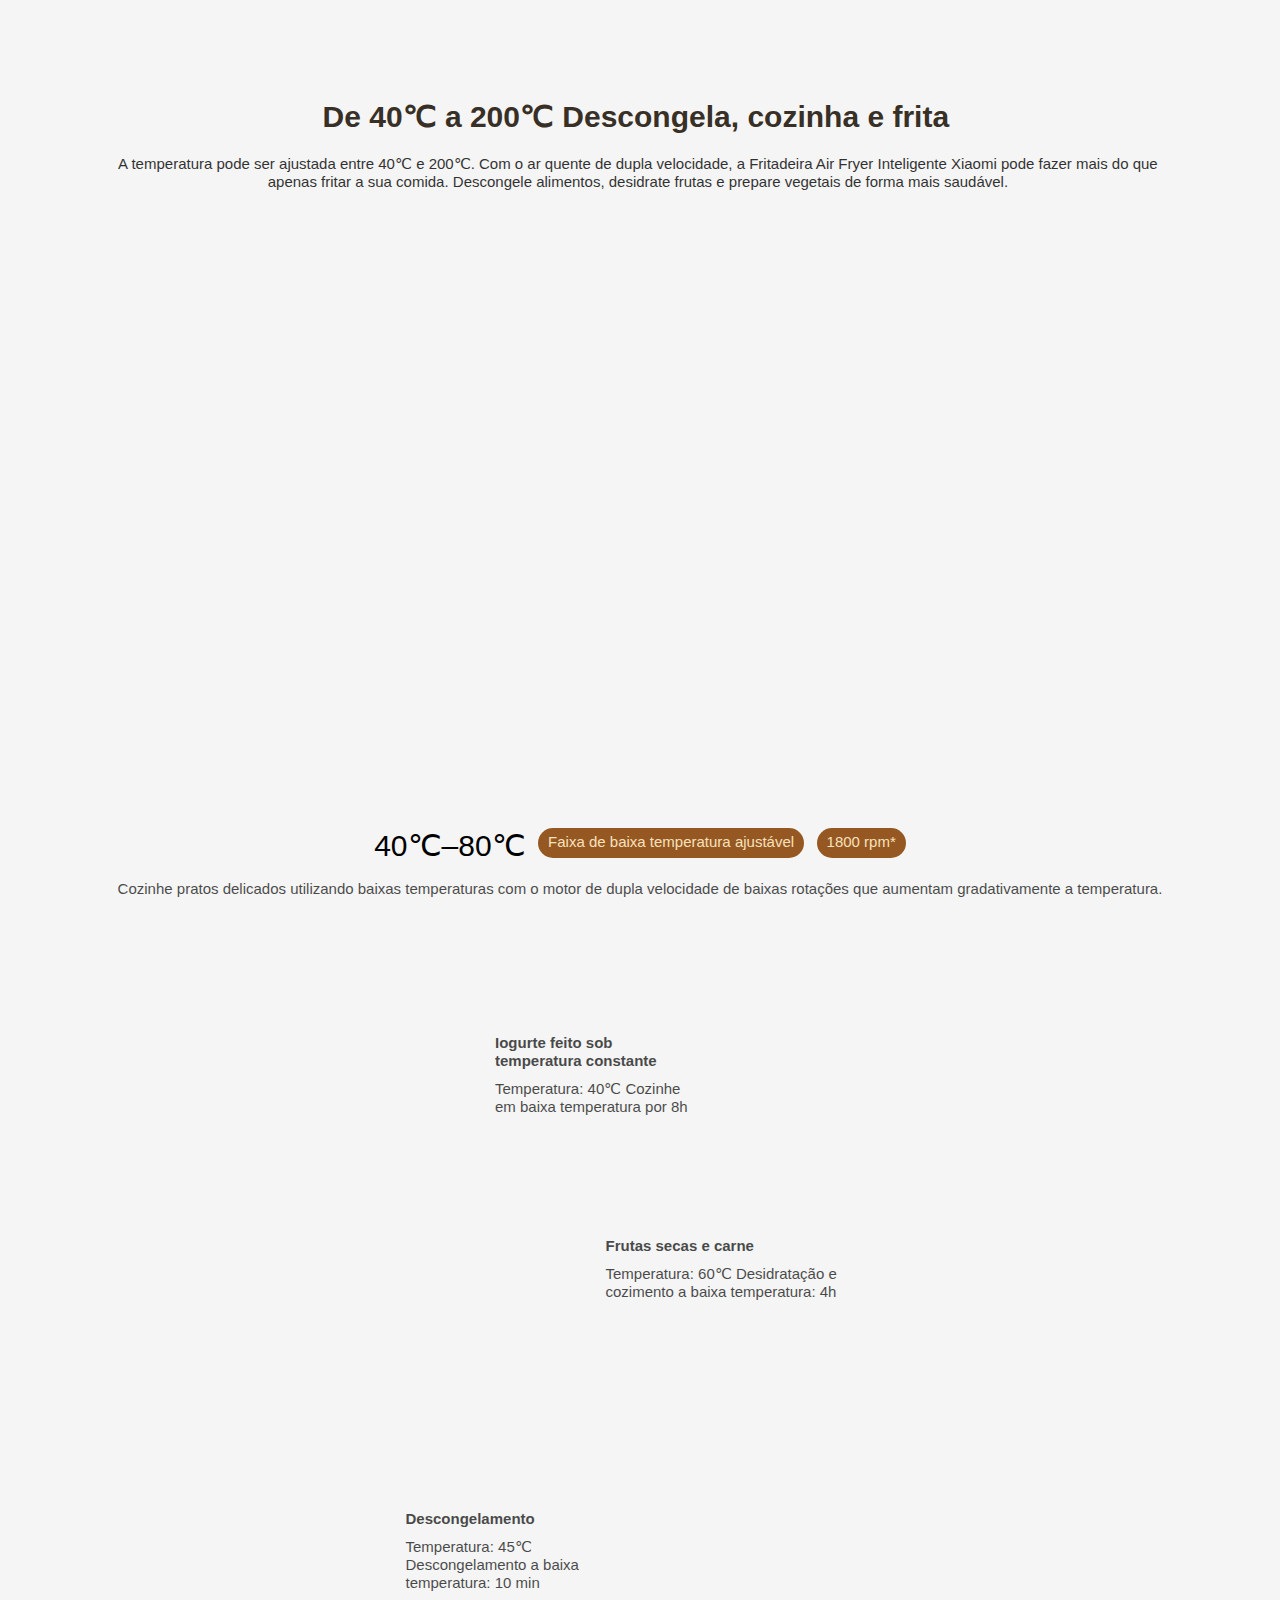
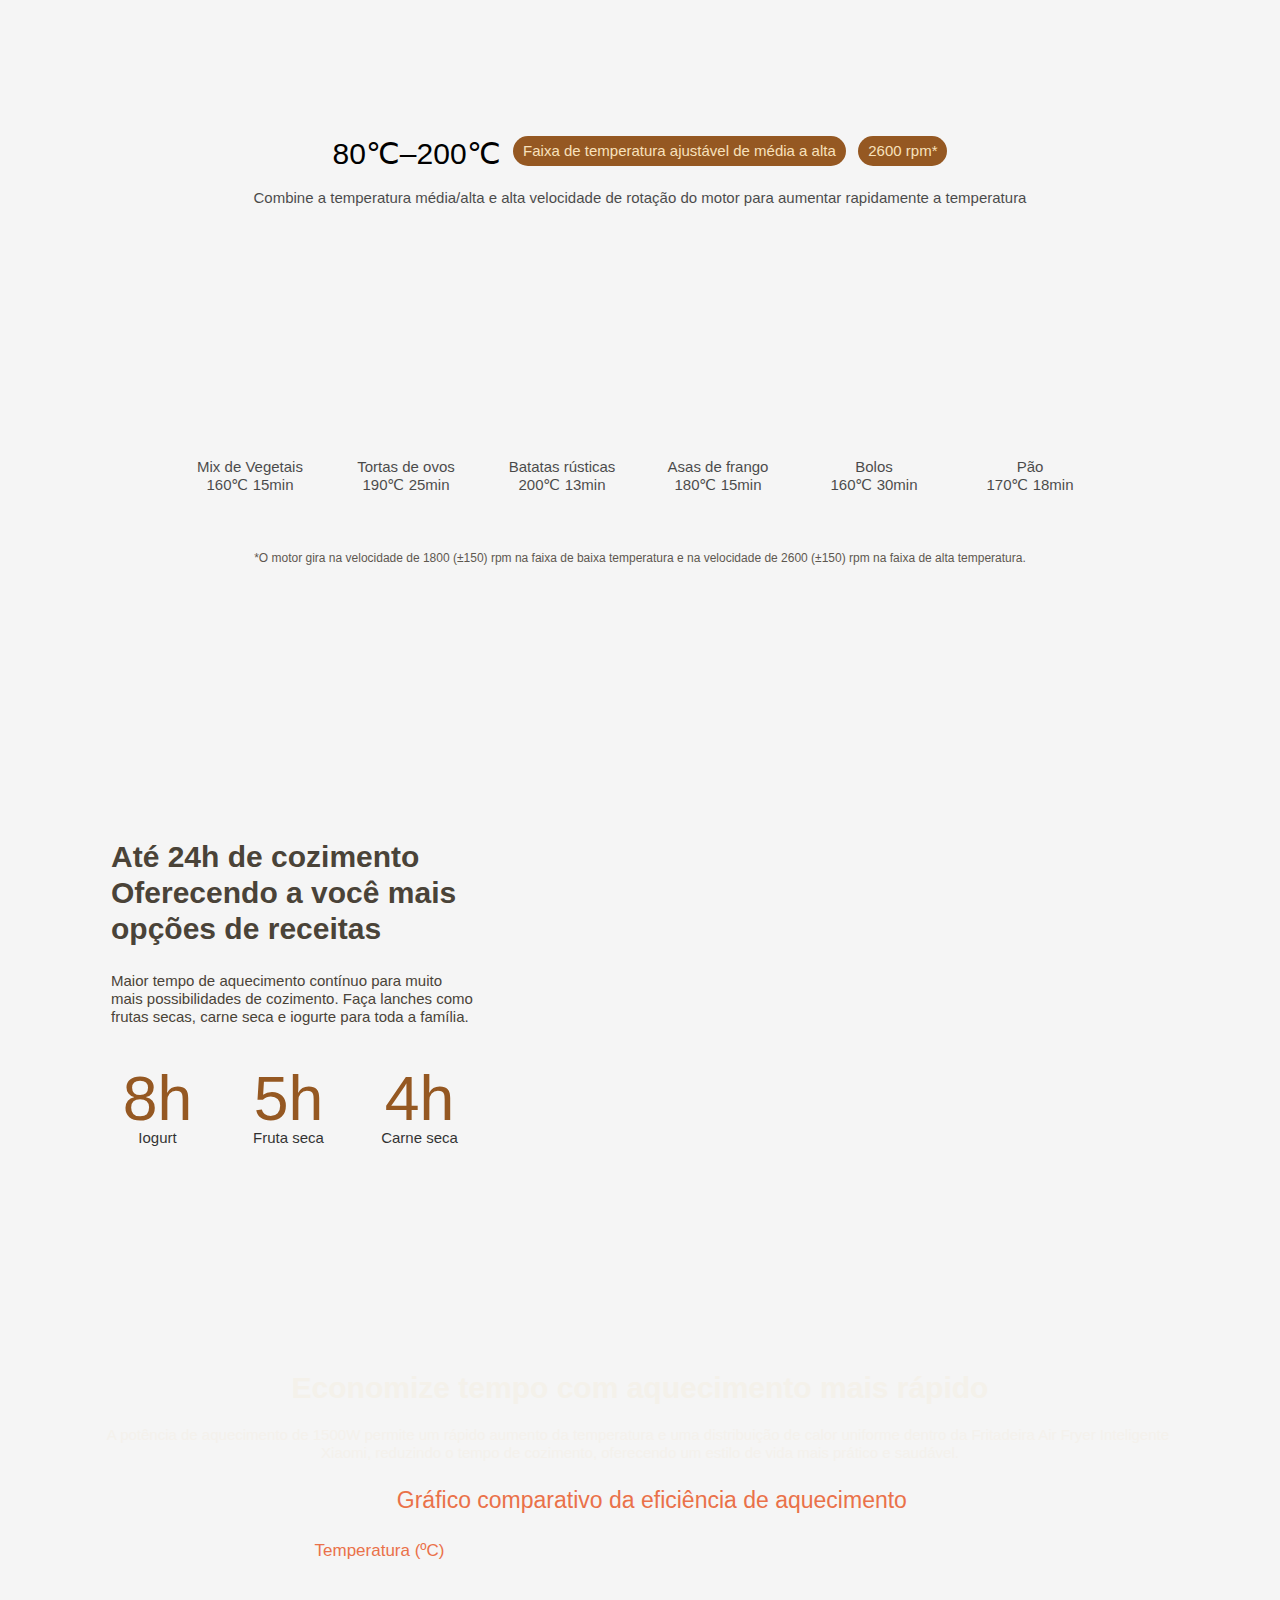
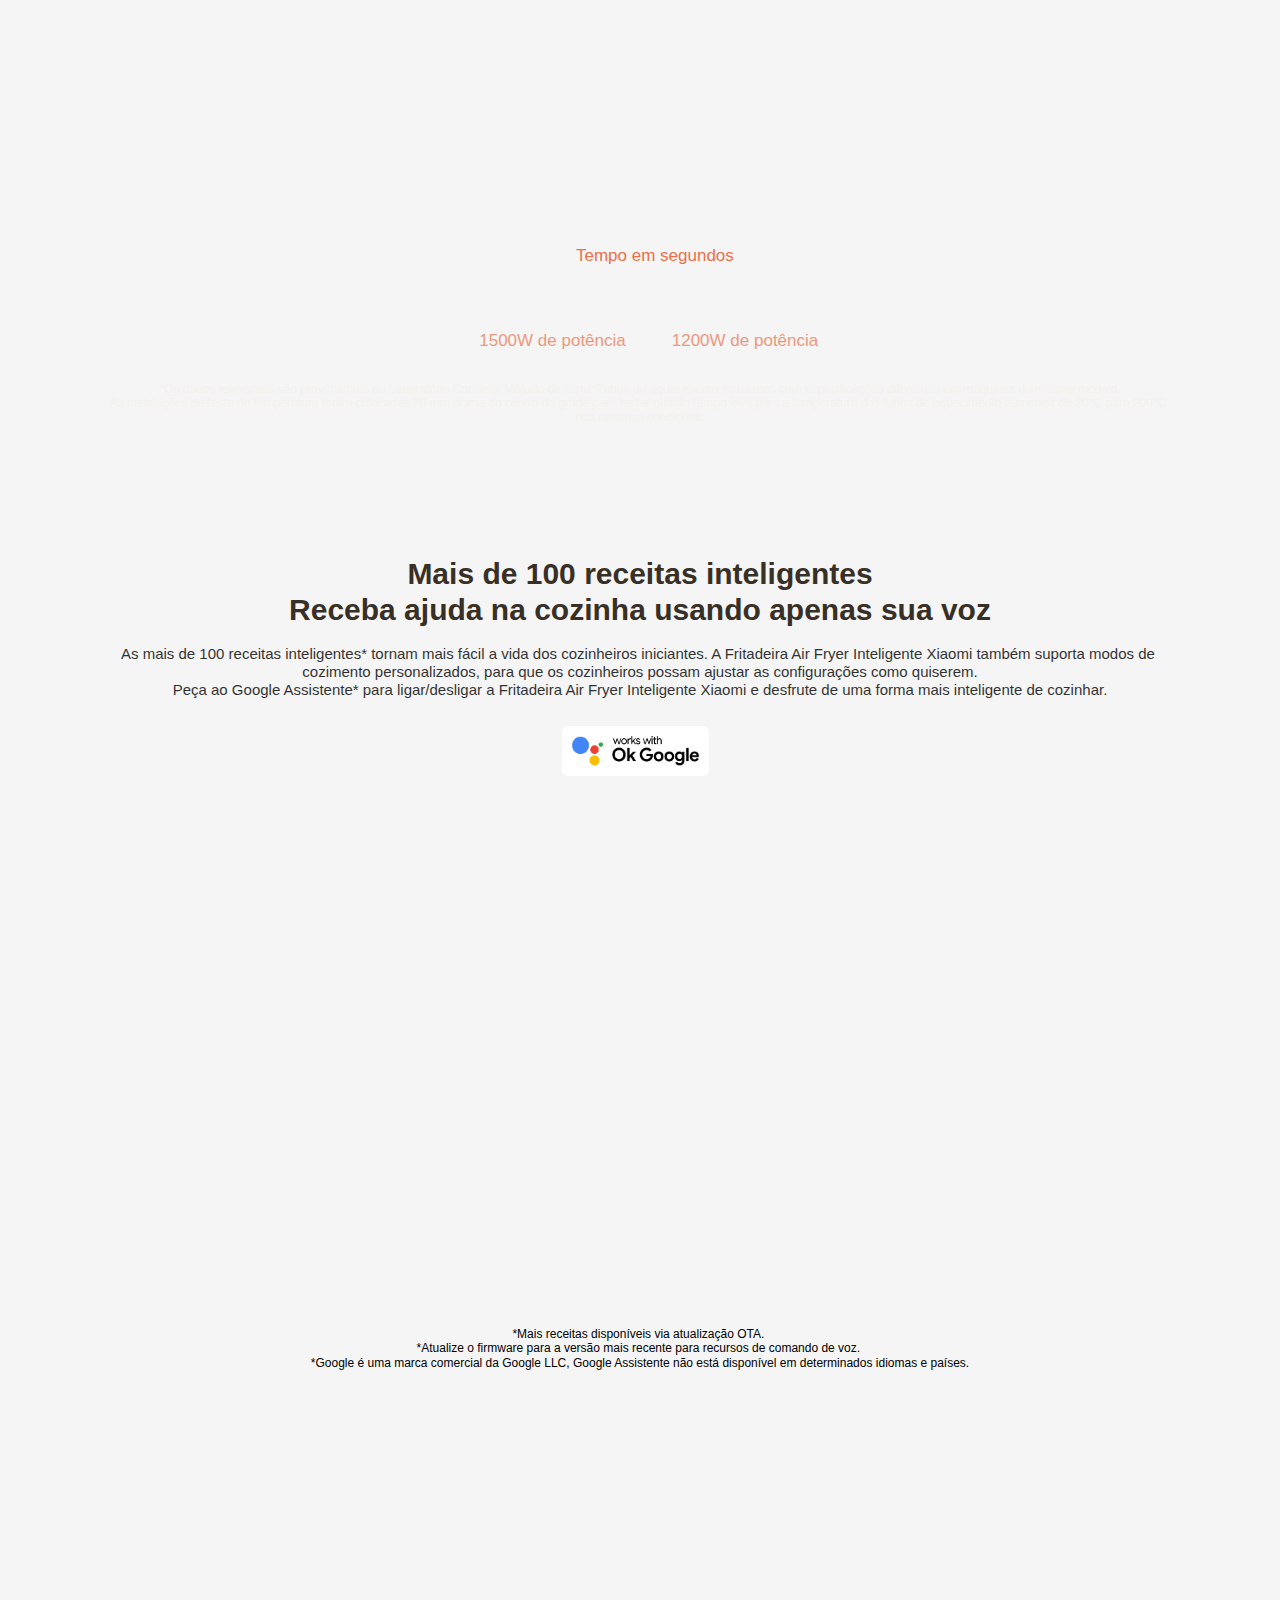
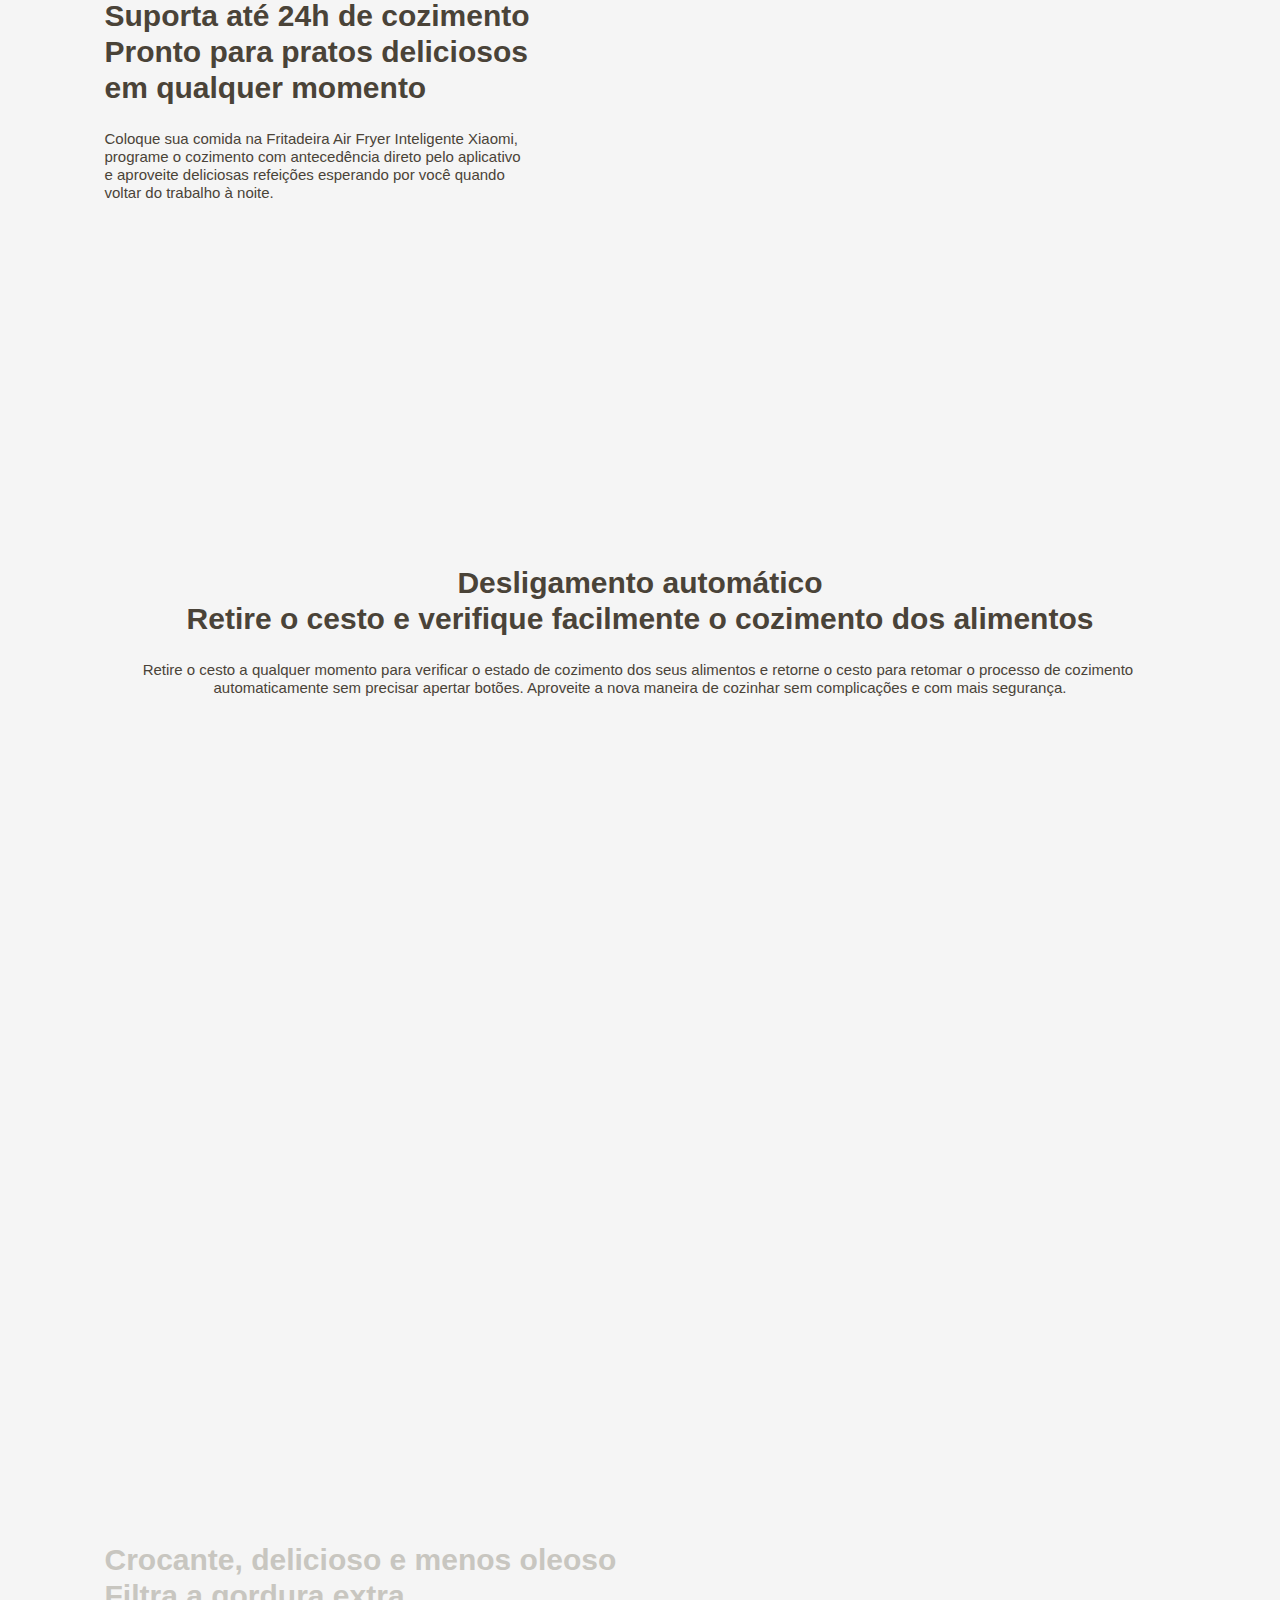
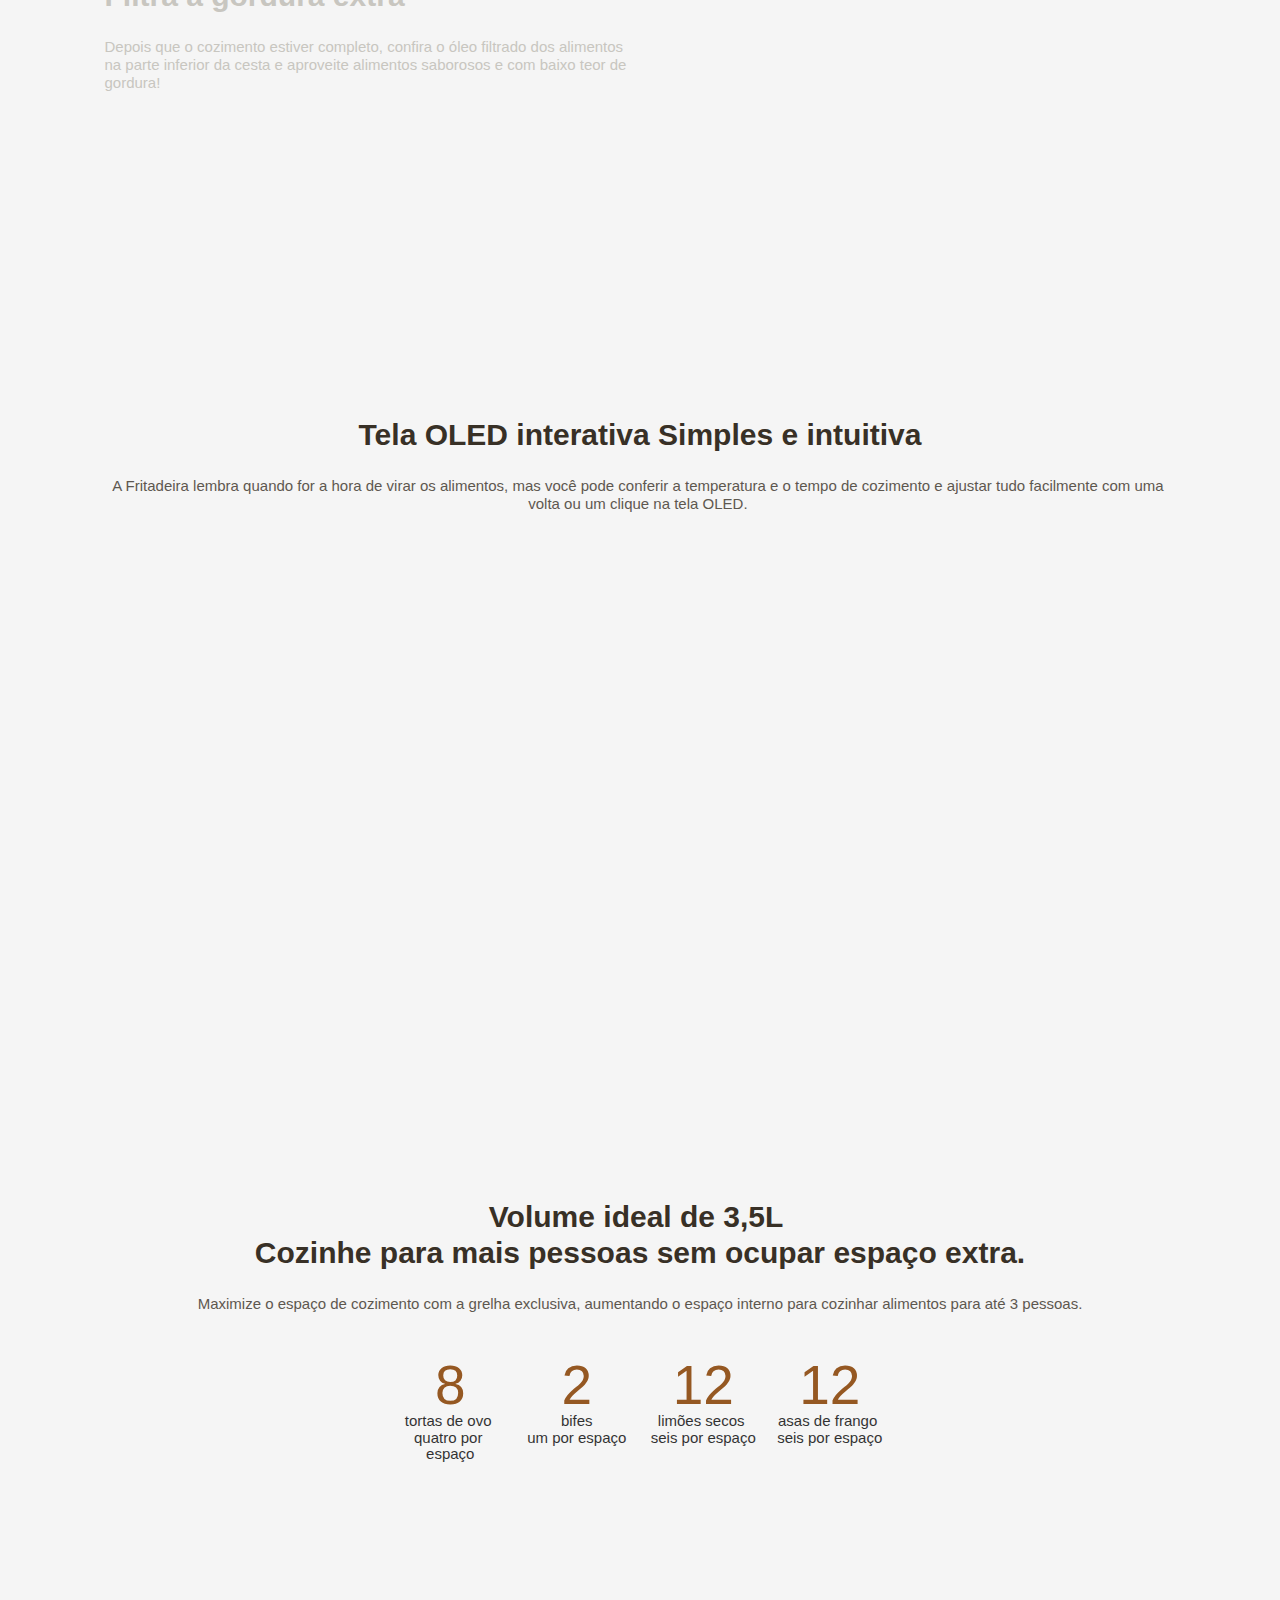
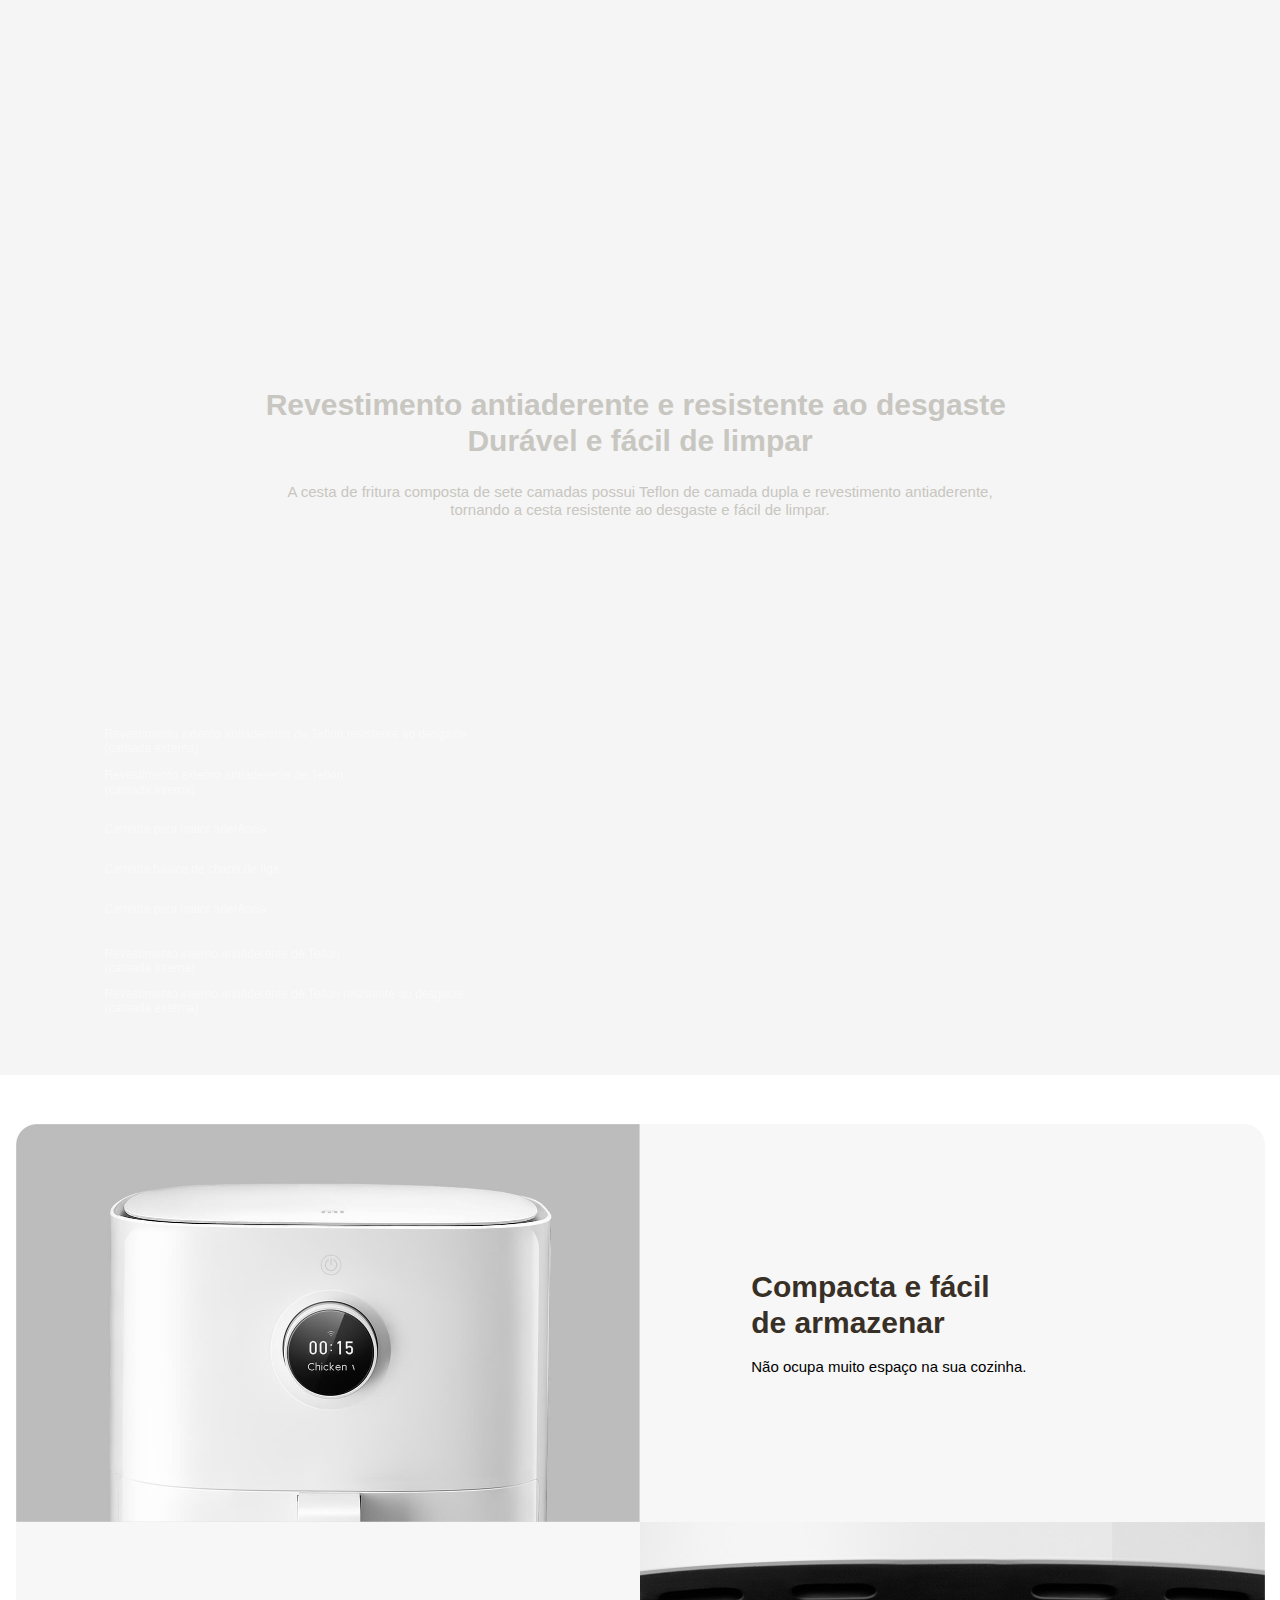
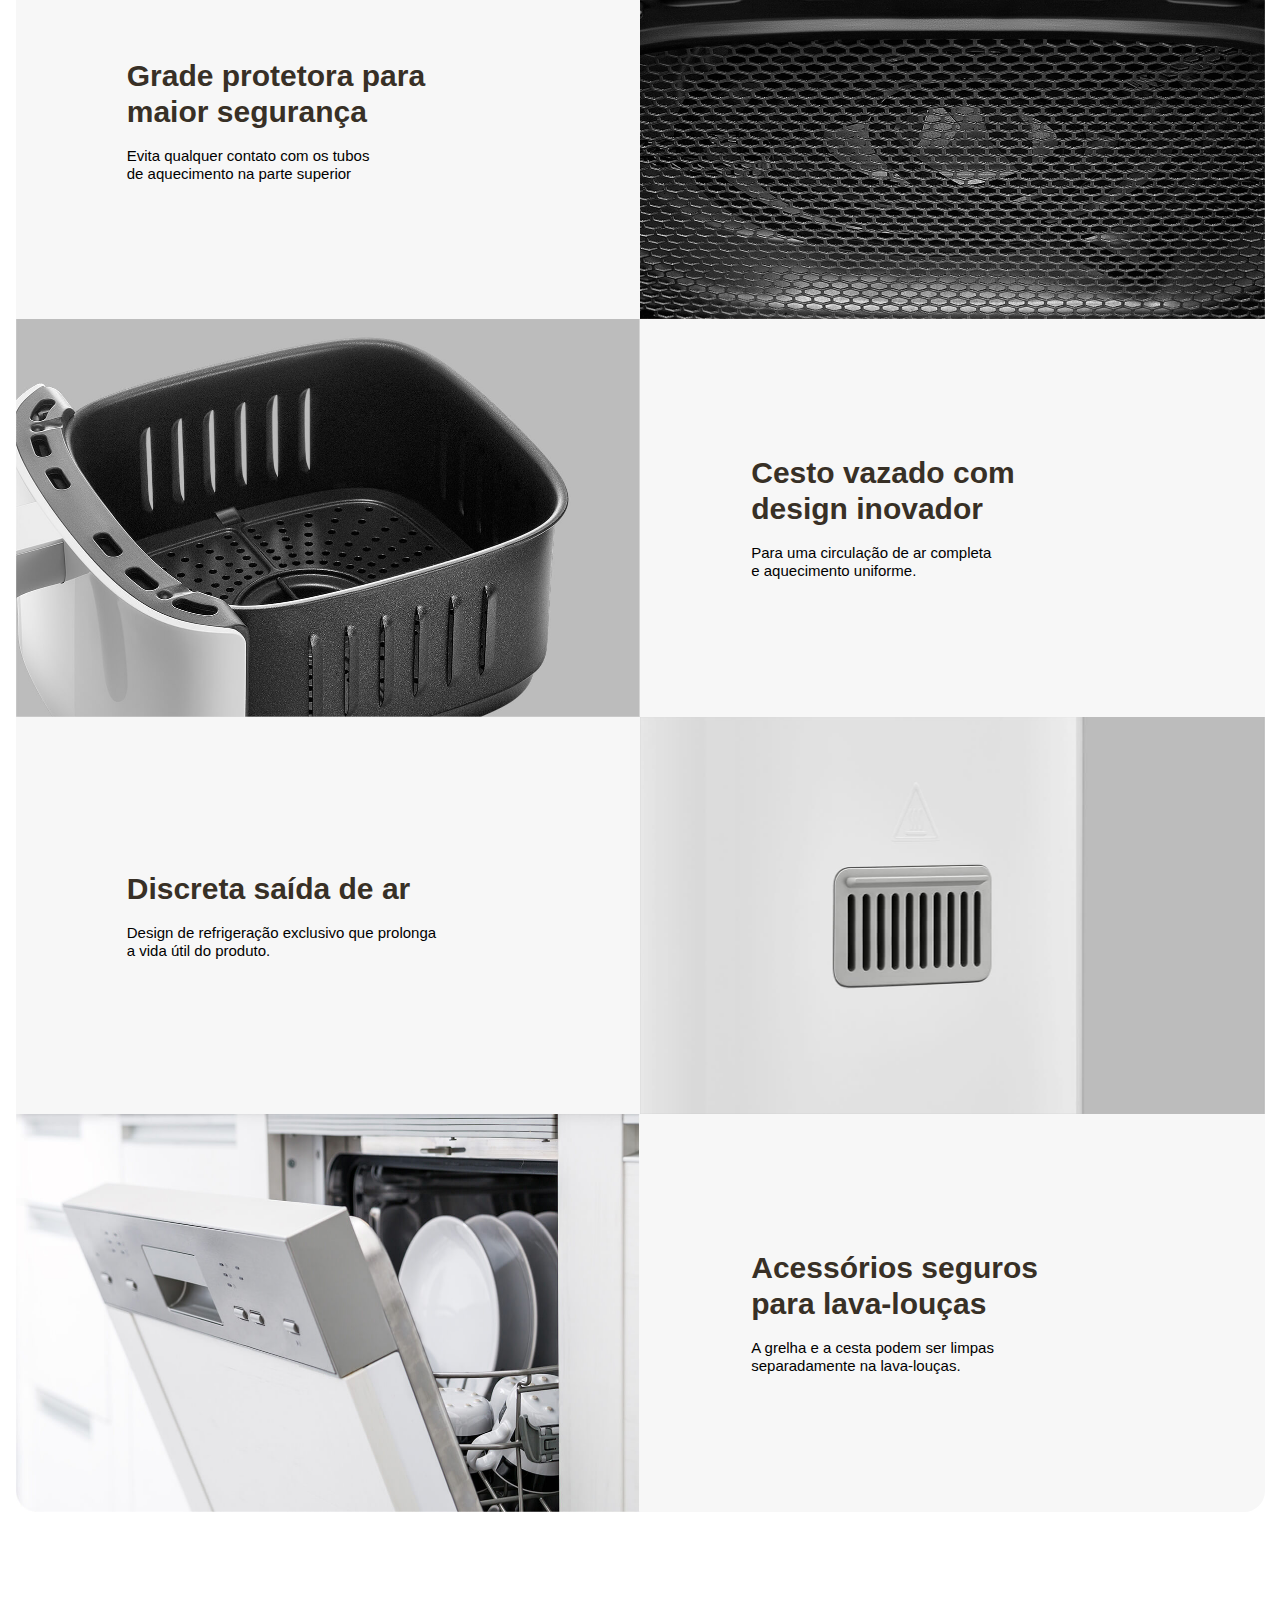
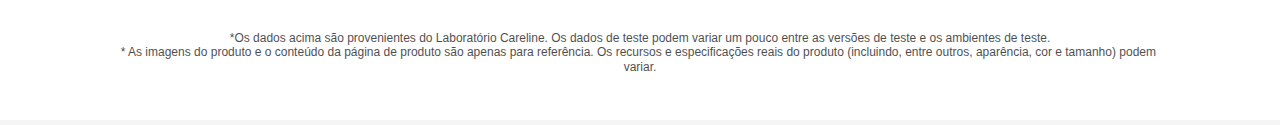
==== commit 05c4bfb6: "vs07" ====
--- a/index.html
+++ b/index.html
@@ -15,7 +15,8 @@
 <div class="section section-01 lazy" data-type="bg" data-id="onwhrcb5ar" data-background-image="//i01.appmifile.com/webfile/globalimg/products/pc/mi-smart-air-fryer-3-5l/air-fryer_02.jpg" data-loaded="true" style="background-image: url(&quot;//i01.appmifile.com/webfile/globalimg/products/pc/mi-smart-air-fryer-3-5l/air-fryer_02.jpg&quot;);">
 
 <div class="header-title">
-<span data-key="name_1" class="xm-text name f88 f-regular c383026" data-type="text" data-id="vn65wcuub9">Fritadeira Air Fryer<br>Inteligente Xiaomi </span></div>
+<span data-key="name_1" class="xm-text name f88 f-regular c383026" data-type="text" data-id="vn65wcuub9">Fritadeira Air Fryer<br>Inteligente Xiaomi </span>
+</div>
 <span data-key="slogan_1" class="xm-text sub-title f48 f-medium c383026" data-type="text" data-id="pl4smgm1gg">Cozinhe com mais inteligência e saúde 
 </span>
 
@@ -58,7 +59,7 @@
 
 <li class="feature-item">
 <span data-key="overview_12" class="xm-text f32 f-bold c383026" data-type="text" data-id="30u4swo41v">Puxe a cesta para pausar*</span>
-<span data-key="overview_13" class="xm-text f24 f-light c010000 o7" data-type="text" data-id="qn0wu2fe2r" style="font-size:0.0859375rem">A Air fryer oferece mais segurança ao pausar com a abertura da cesta. Assim você pode monitorar o status do cozimento em tempo real </span>
+<span data-key="overview_13" class="xm-text f24 f-light c010000 o7" data-type="text" data-id="qn0wu2fe2r" style="font-size:0.0859375rem">A Air fryer oferece mais segurança ao pausar com a abertura da cesta. Assim você pode monitorar o status do cozimento em tempo real</span>
 </li>
 
 <li class="feature-item">
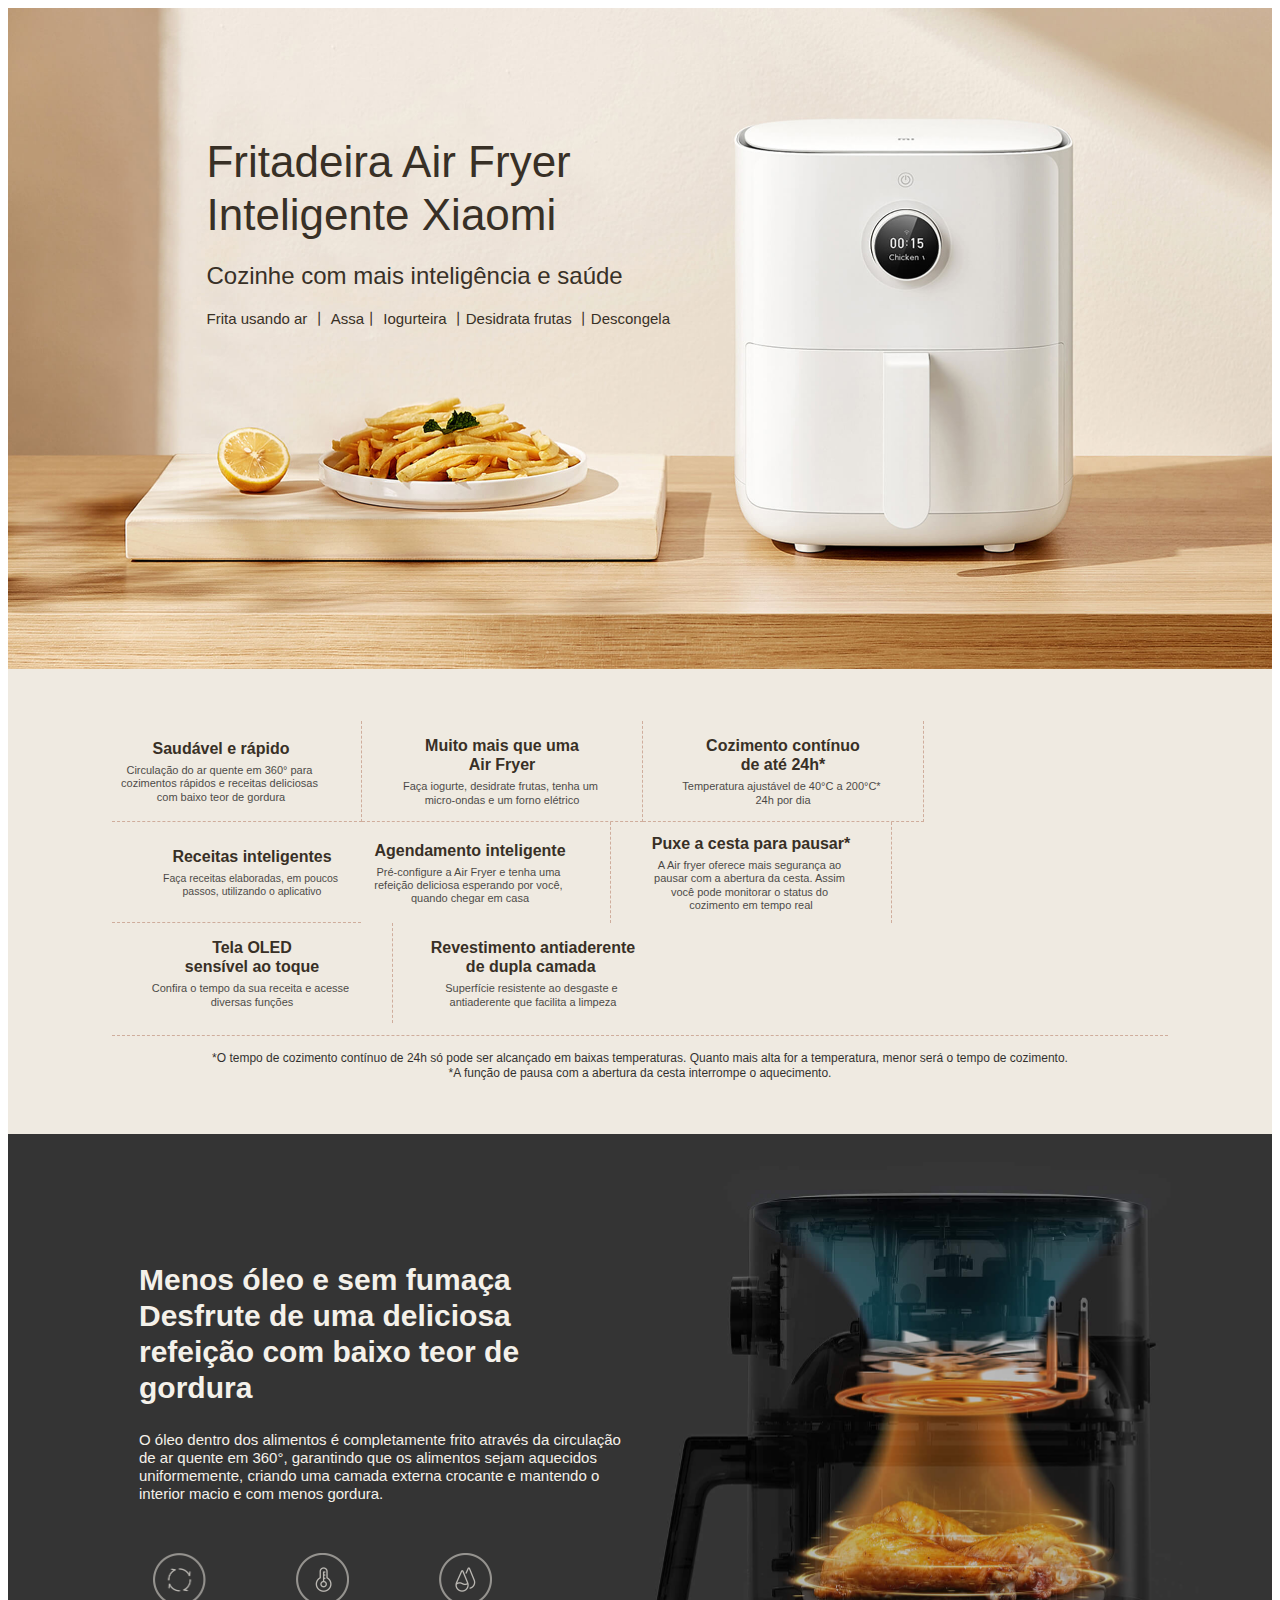
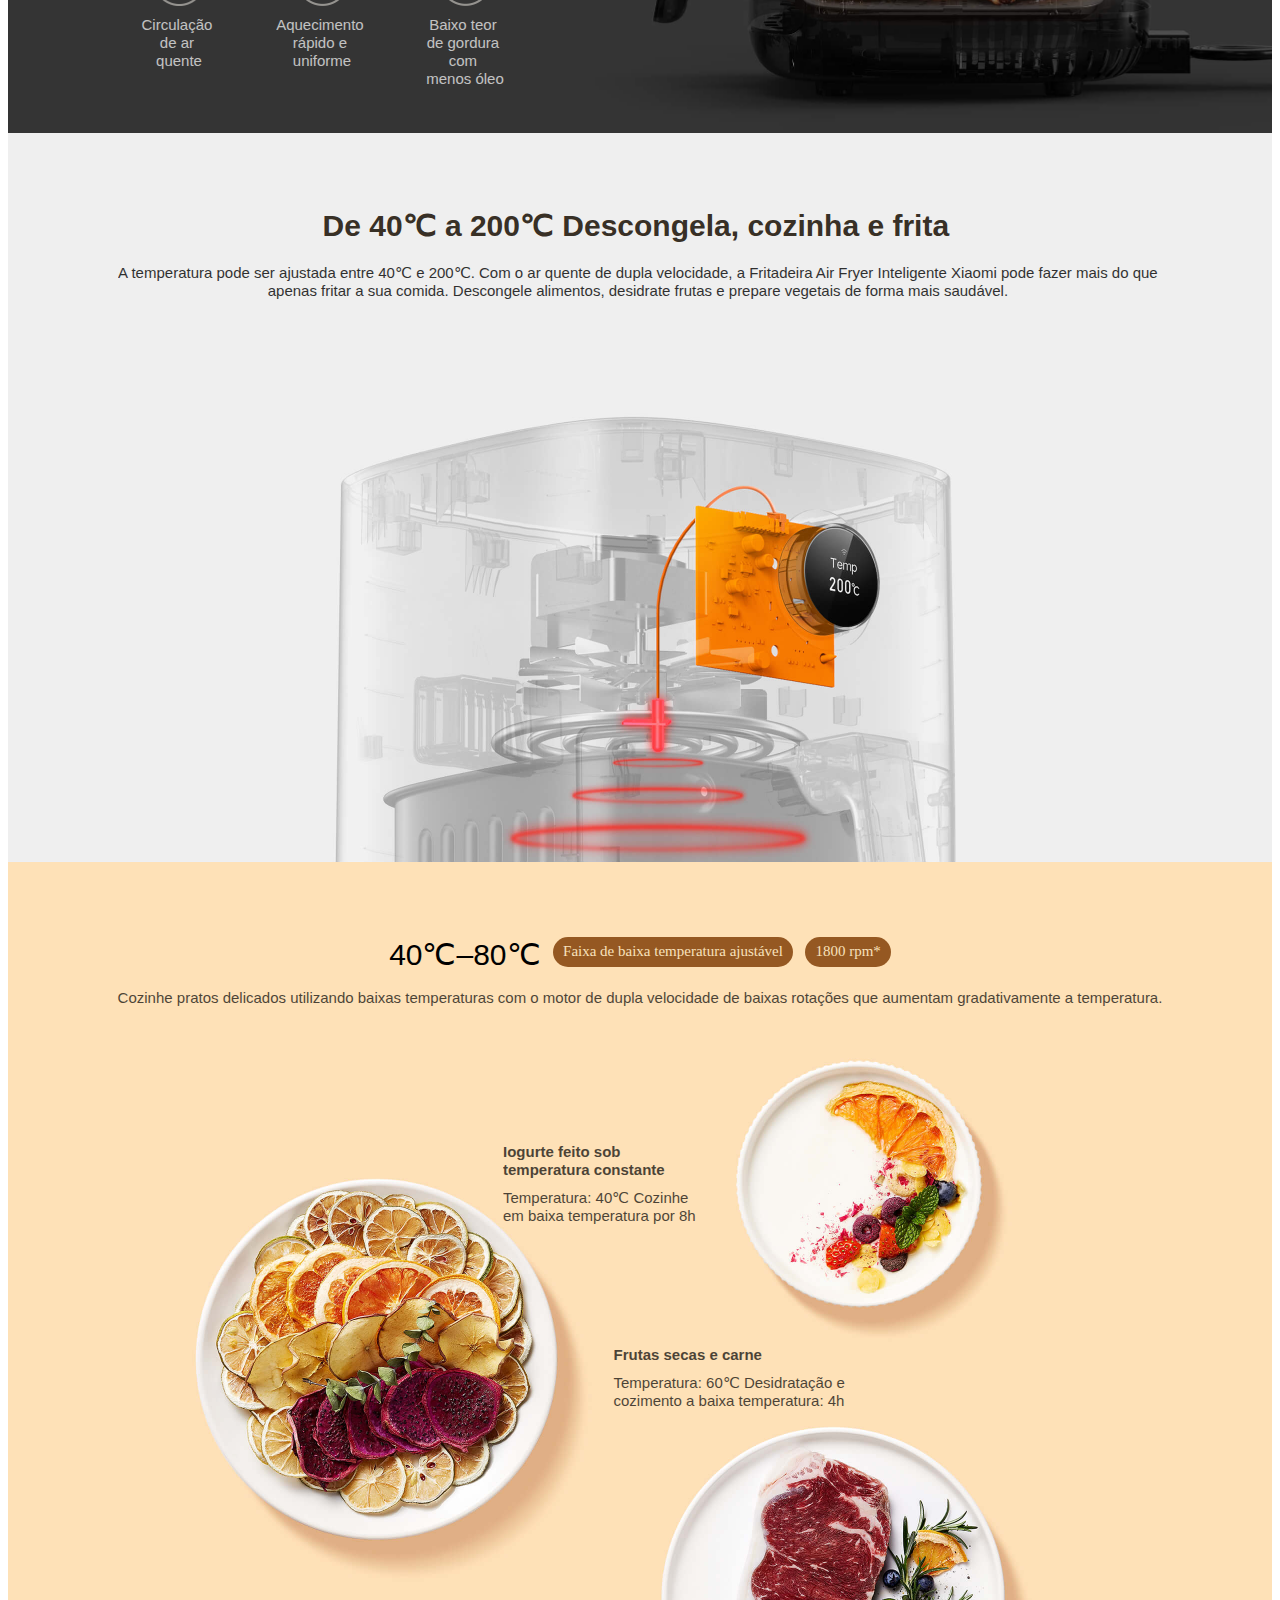
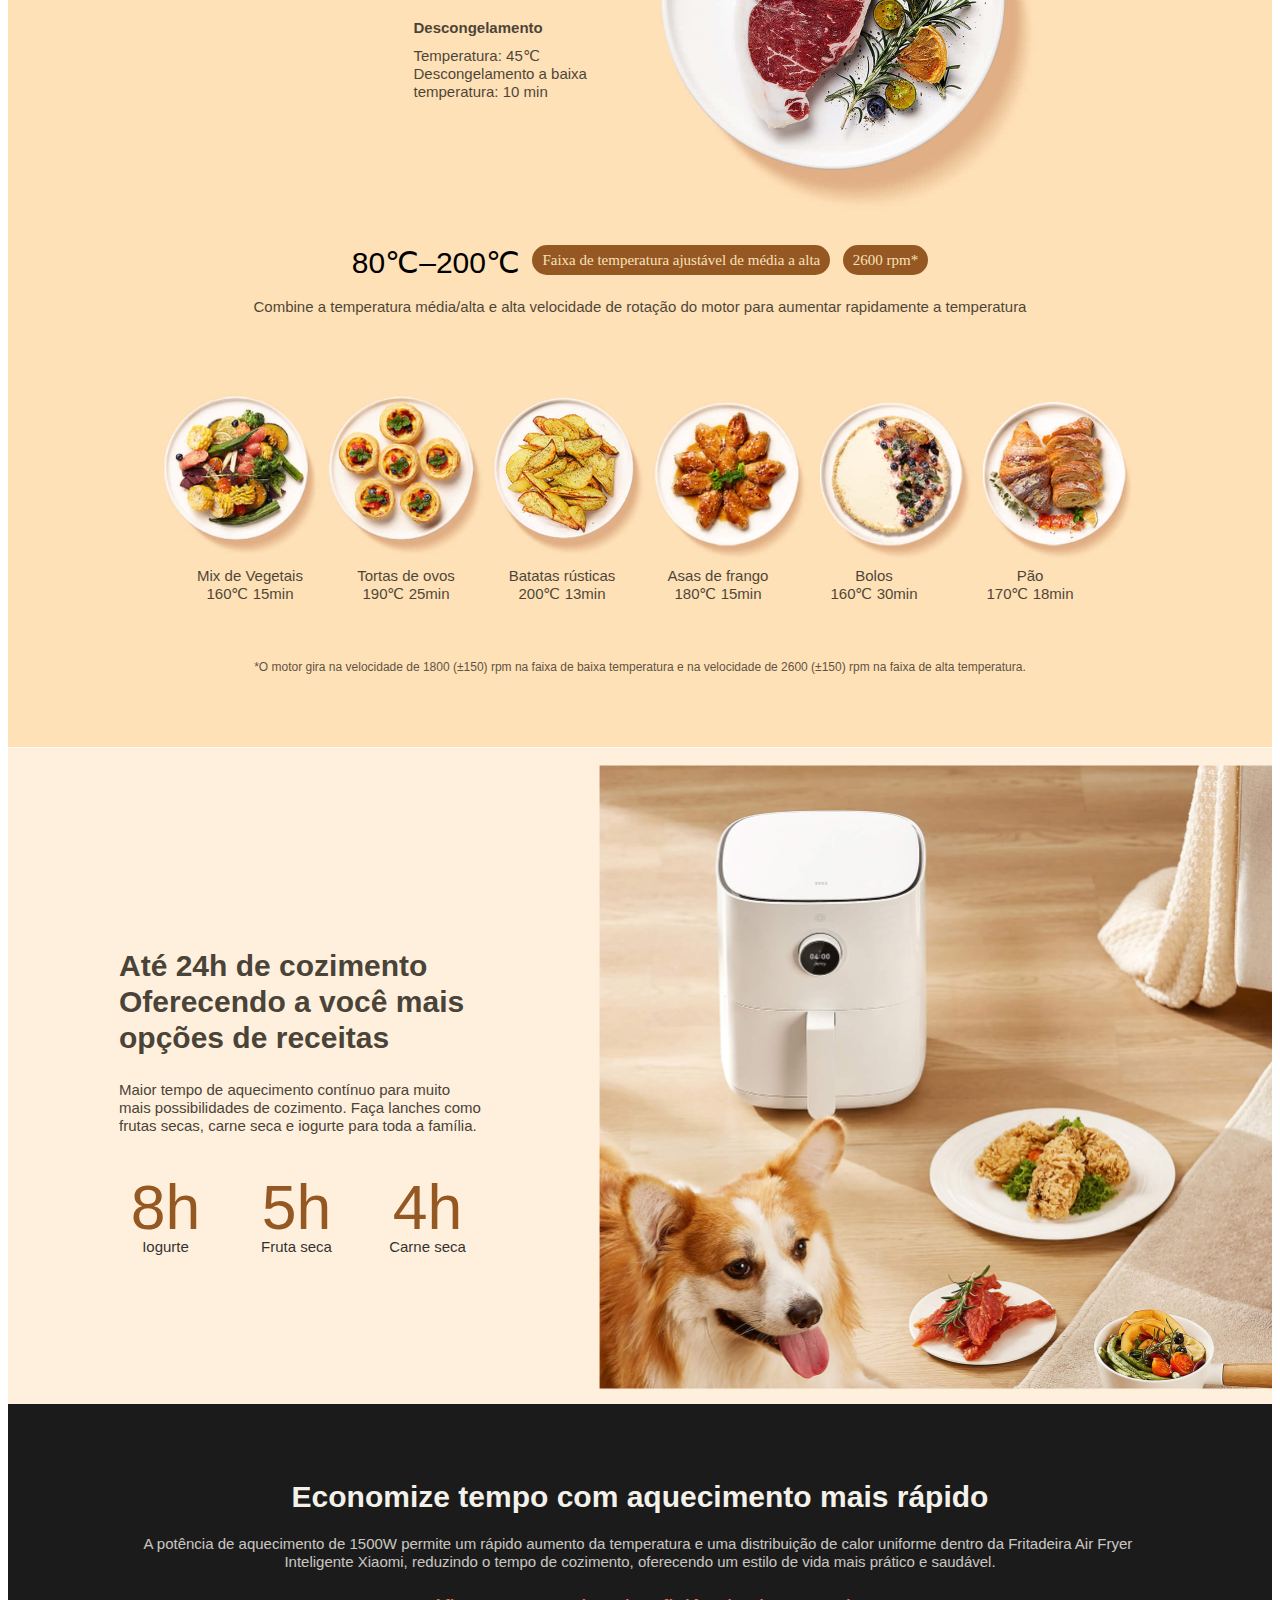
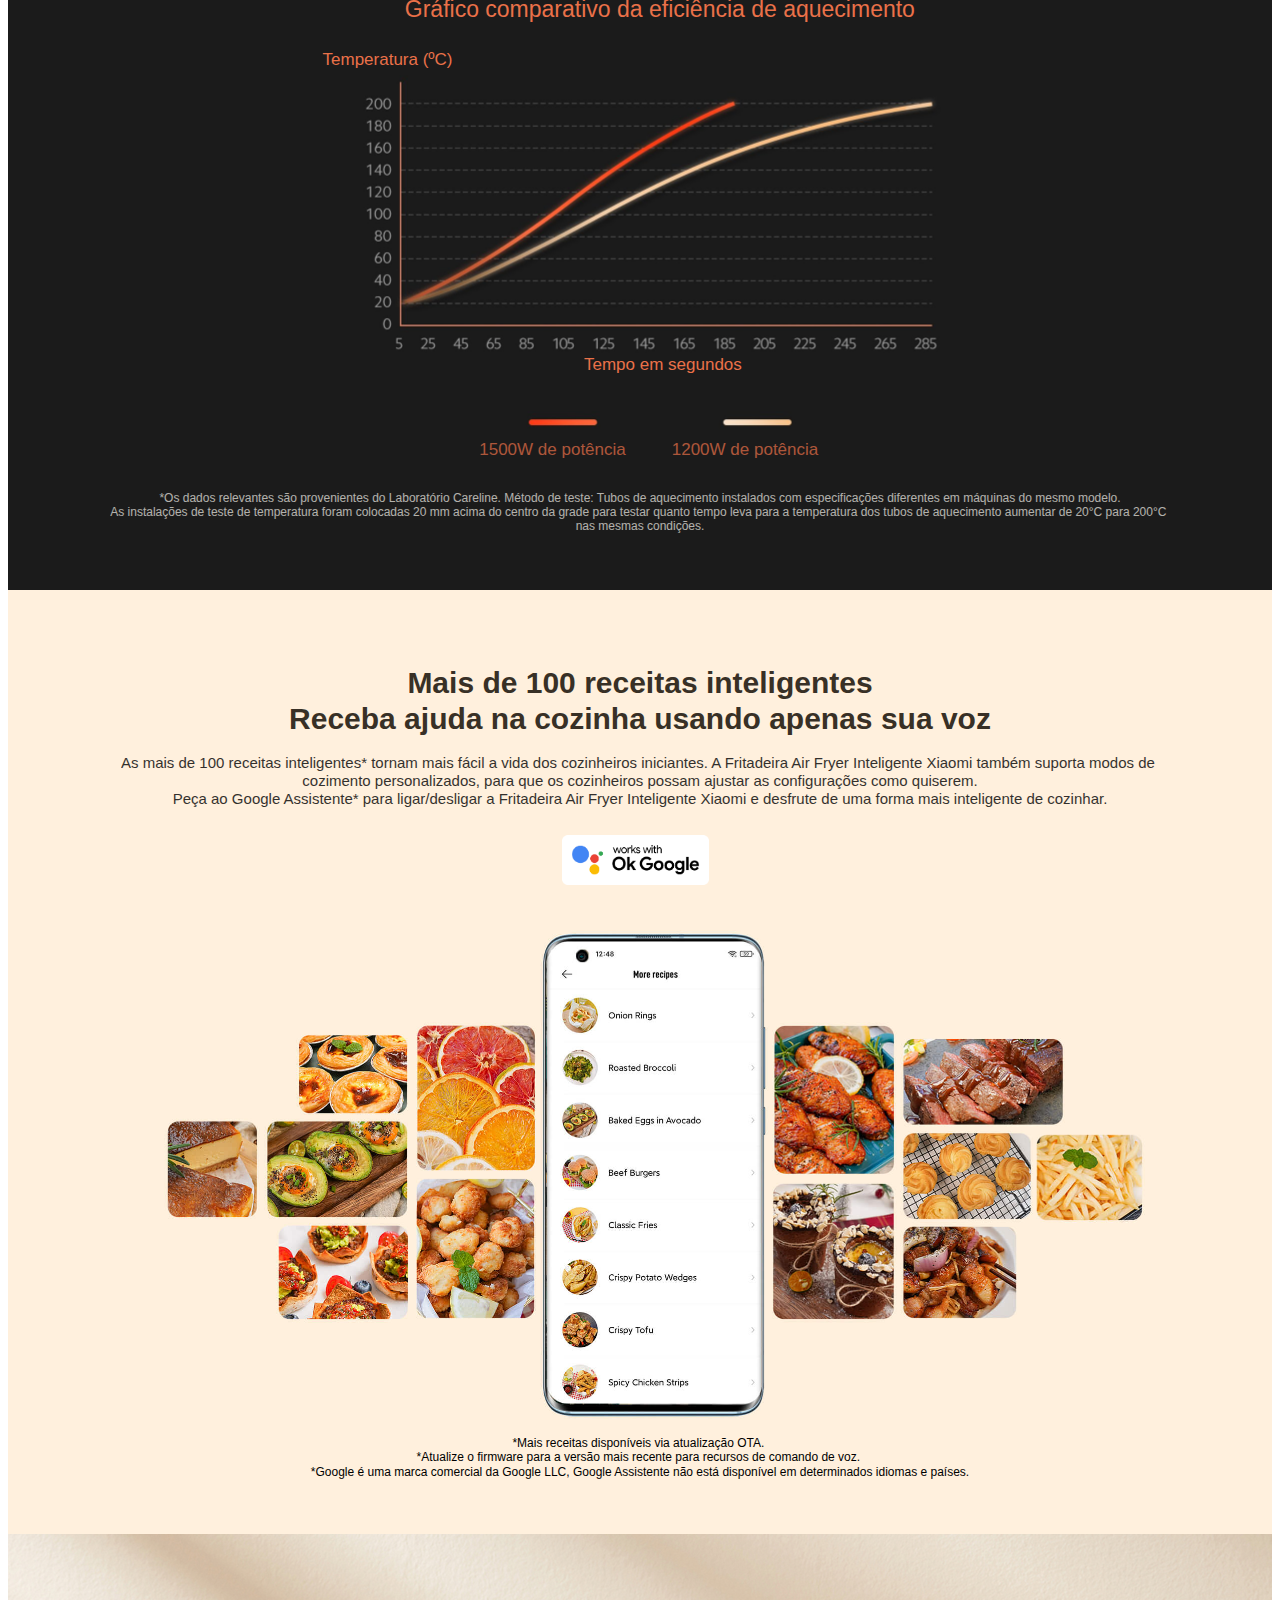
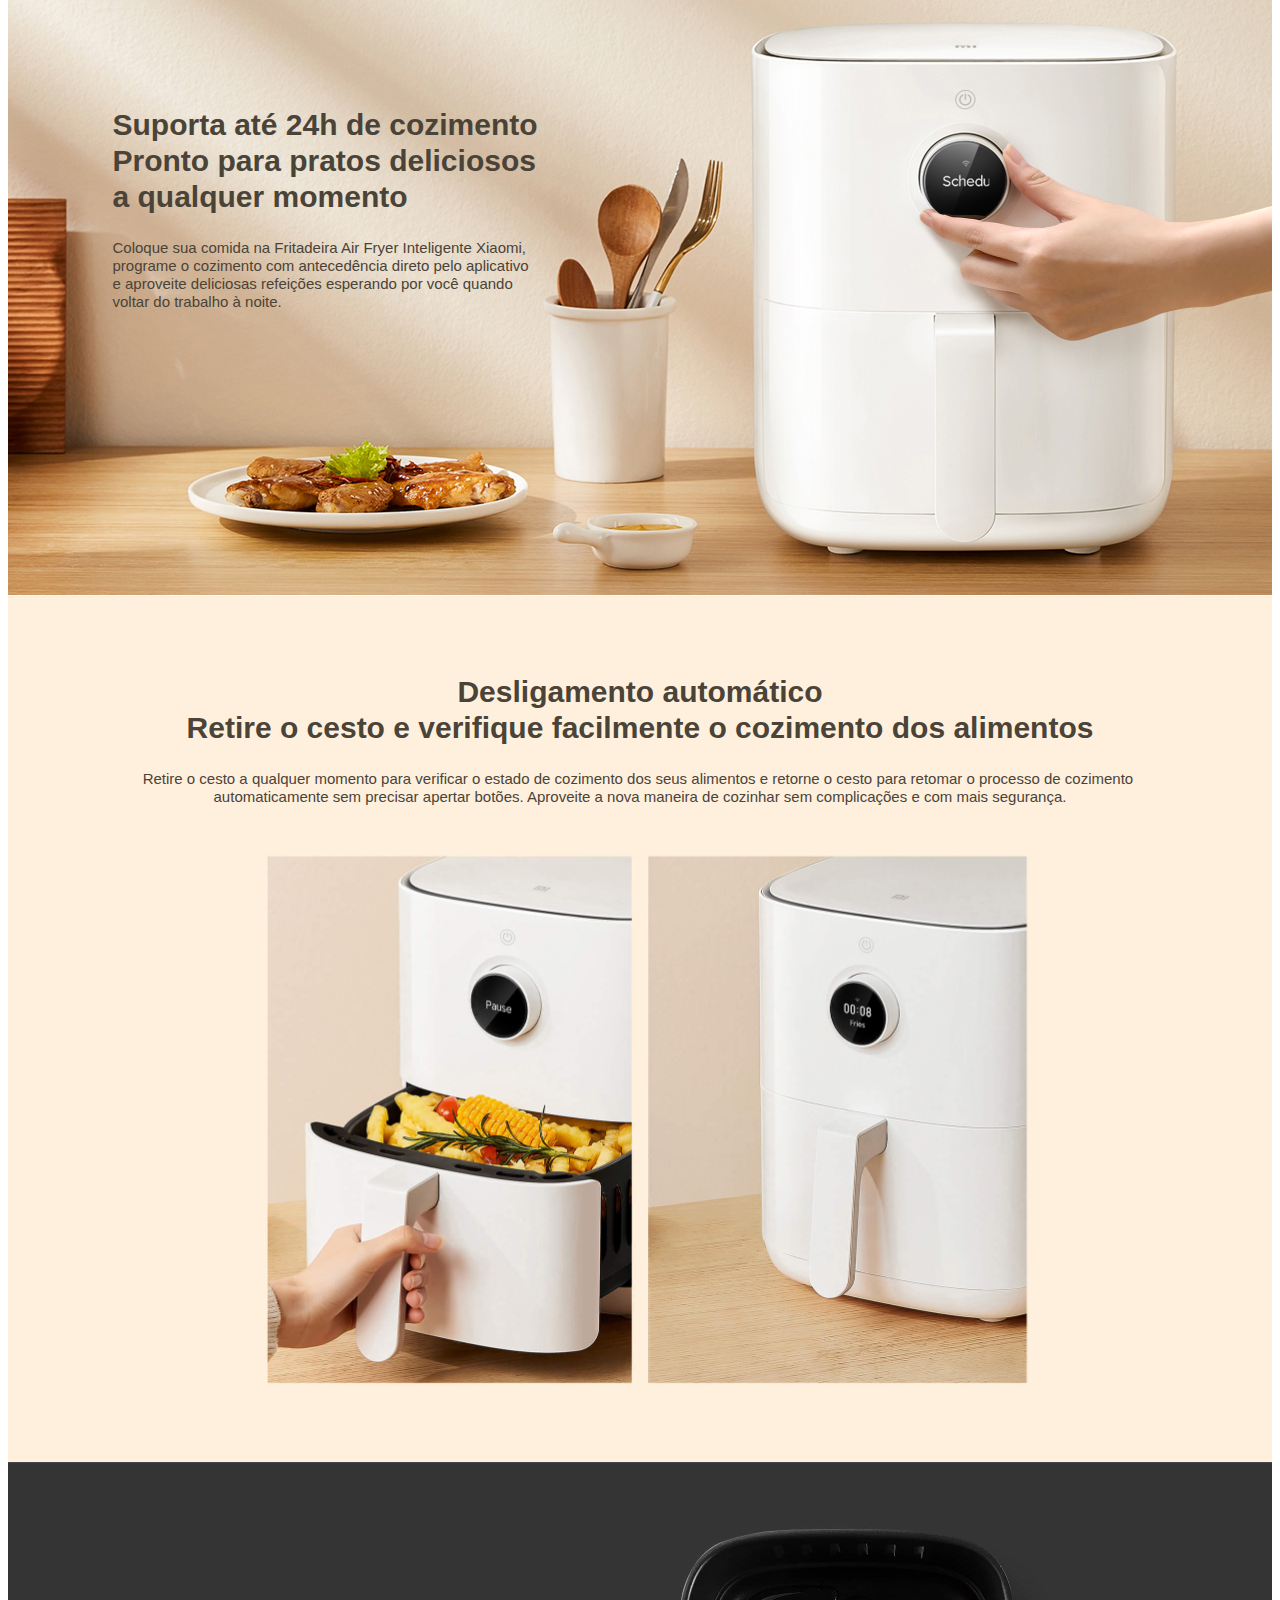
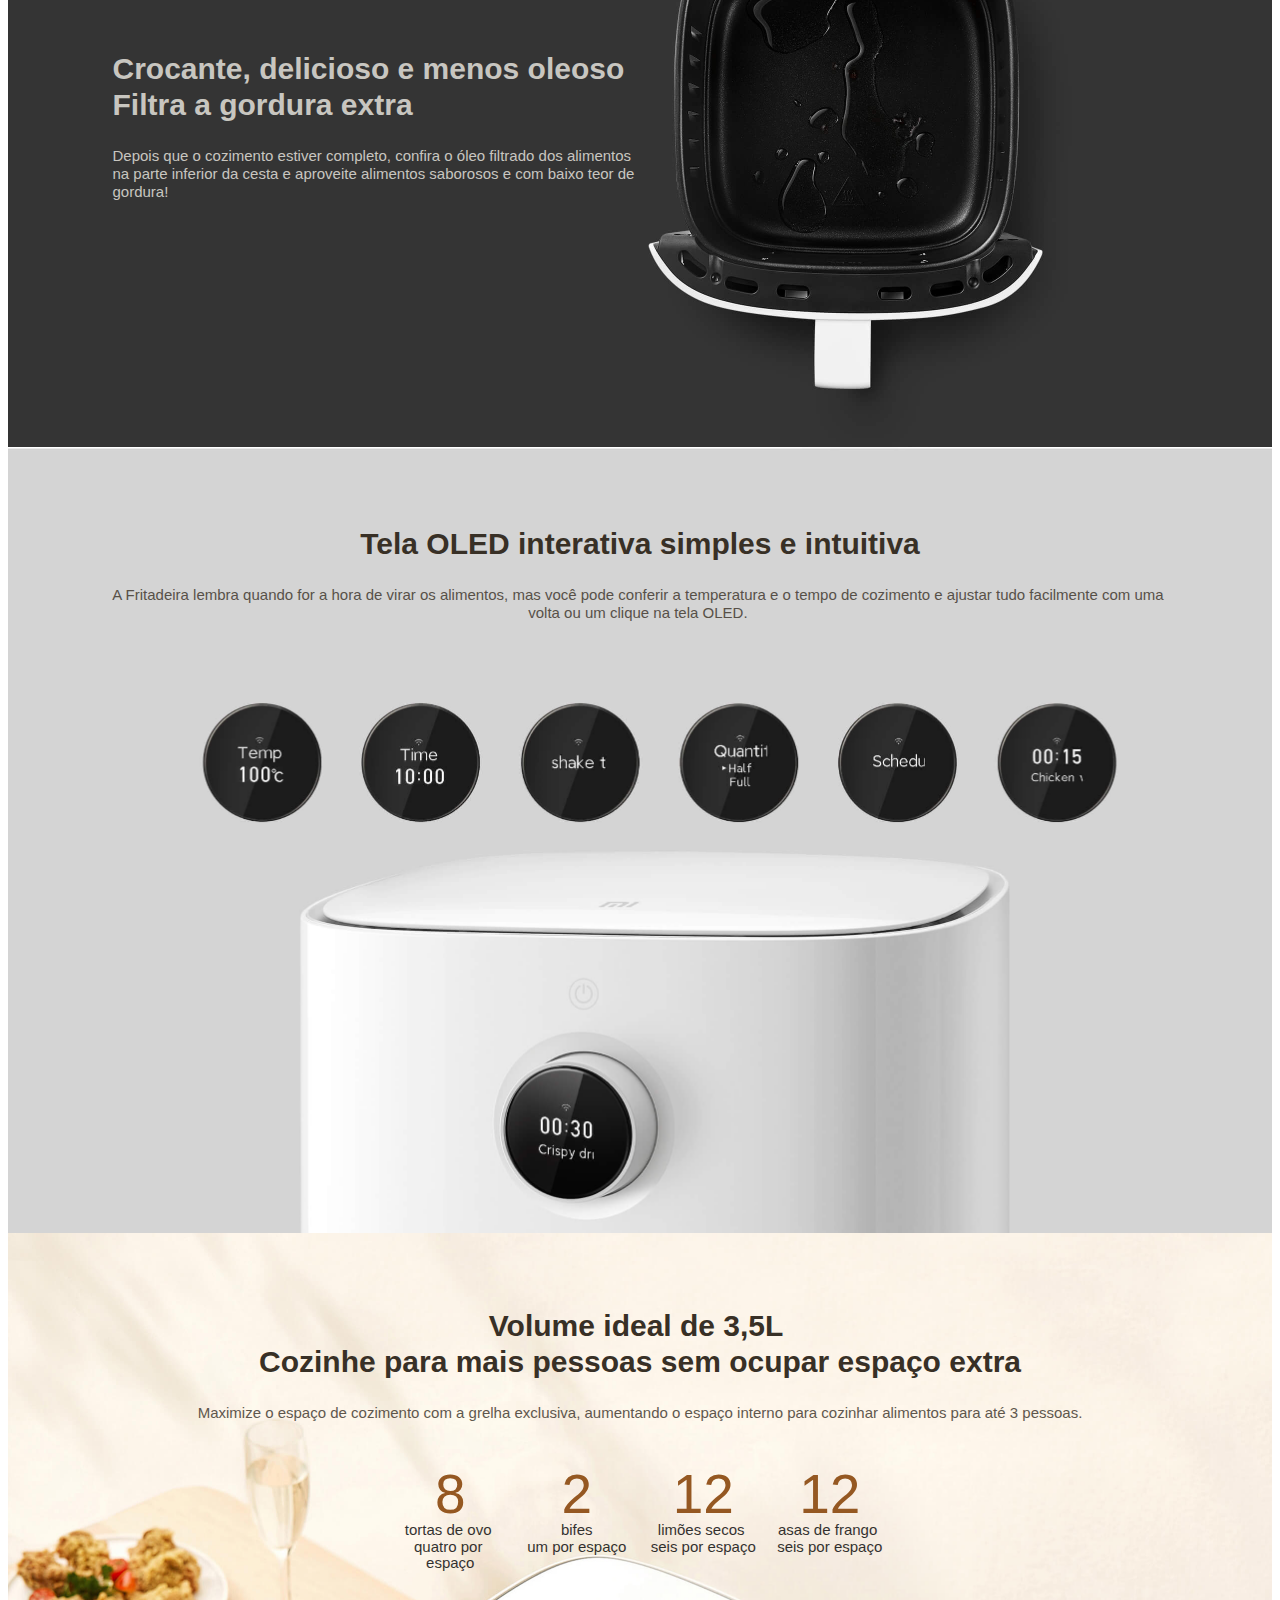
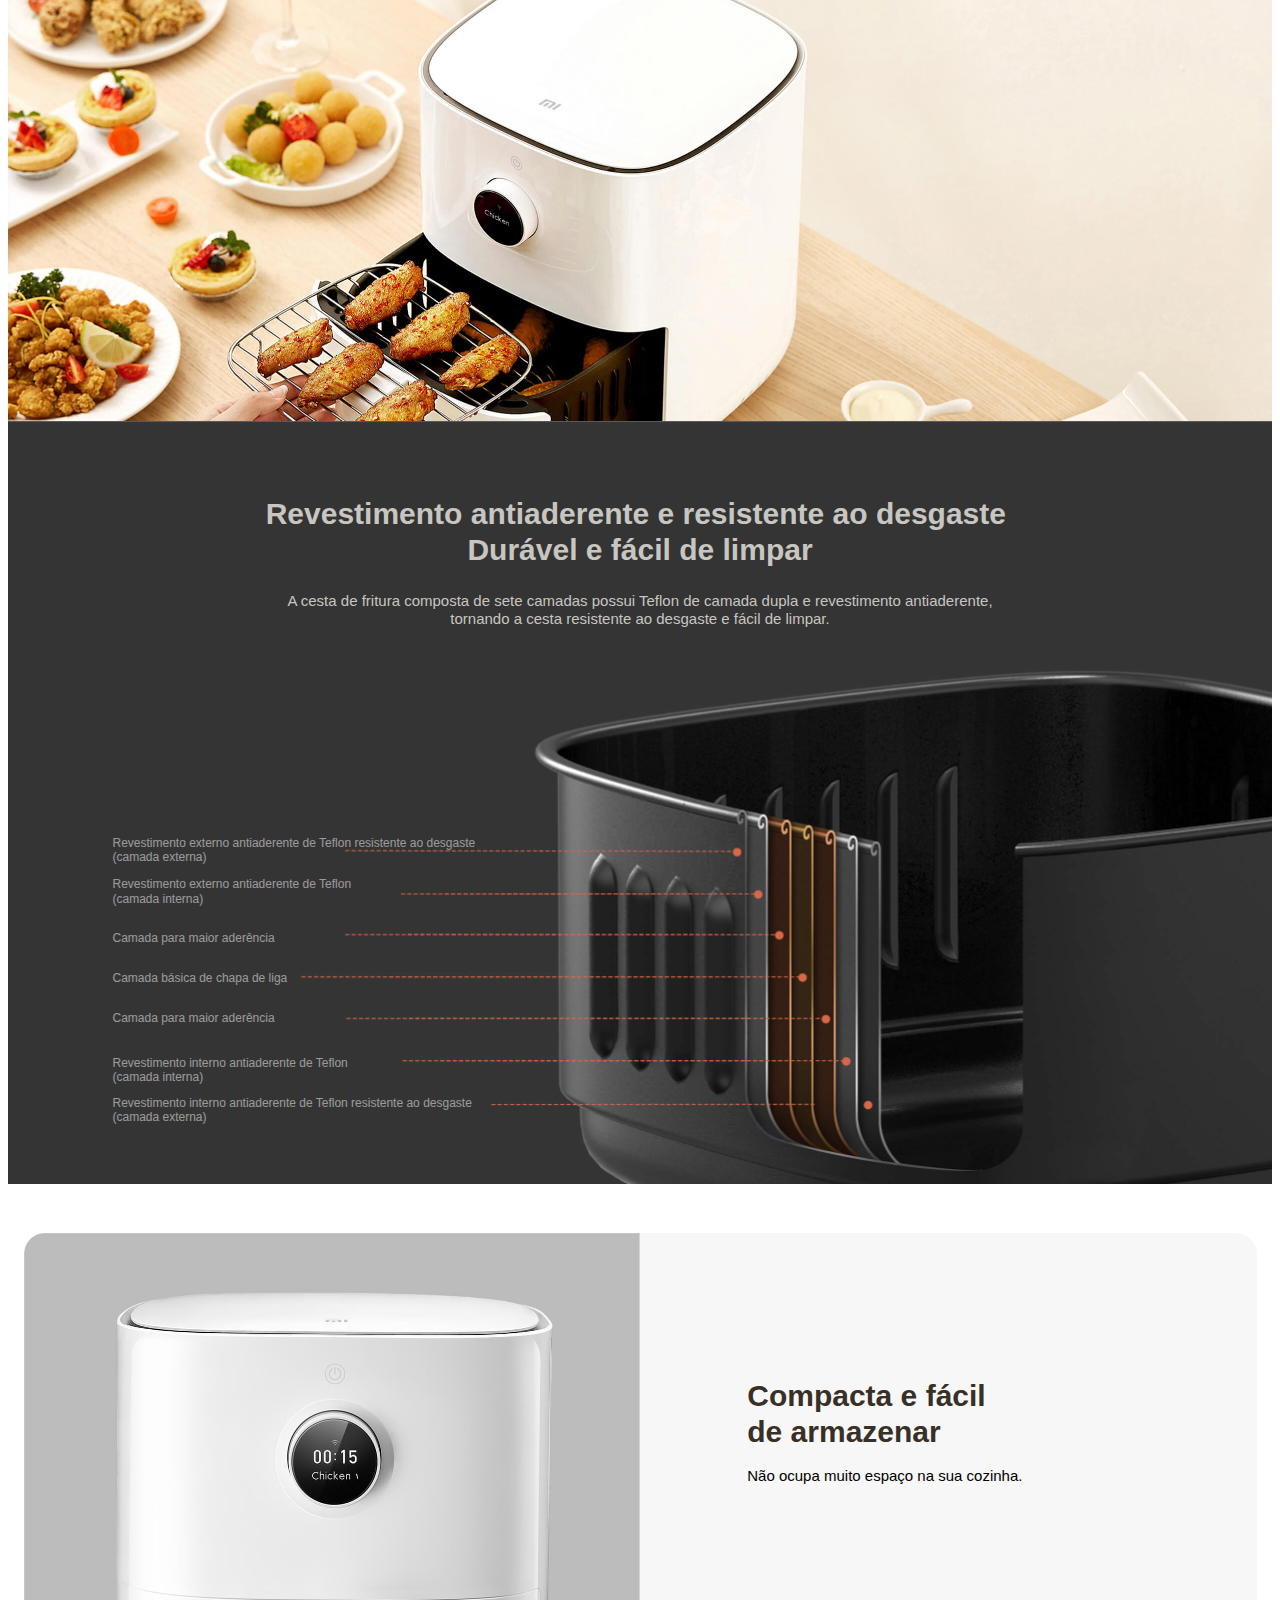
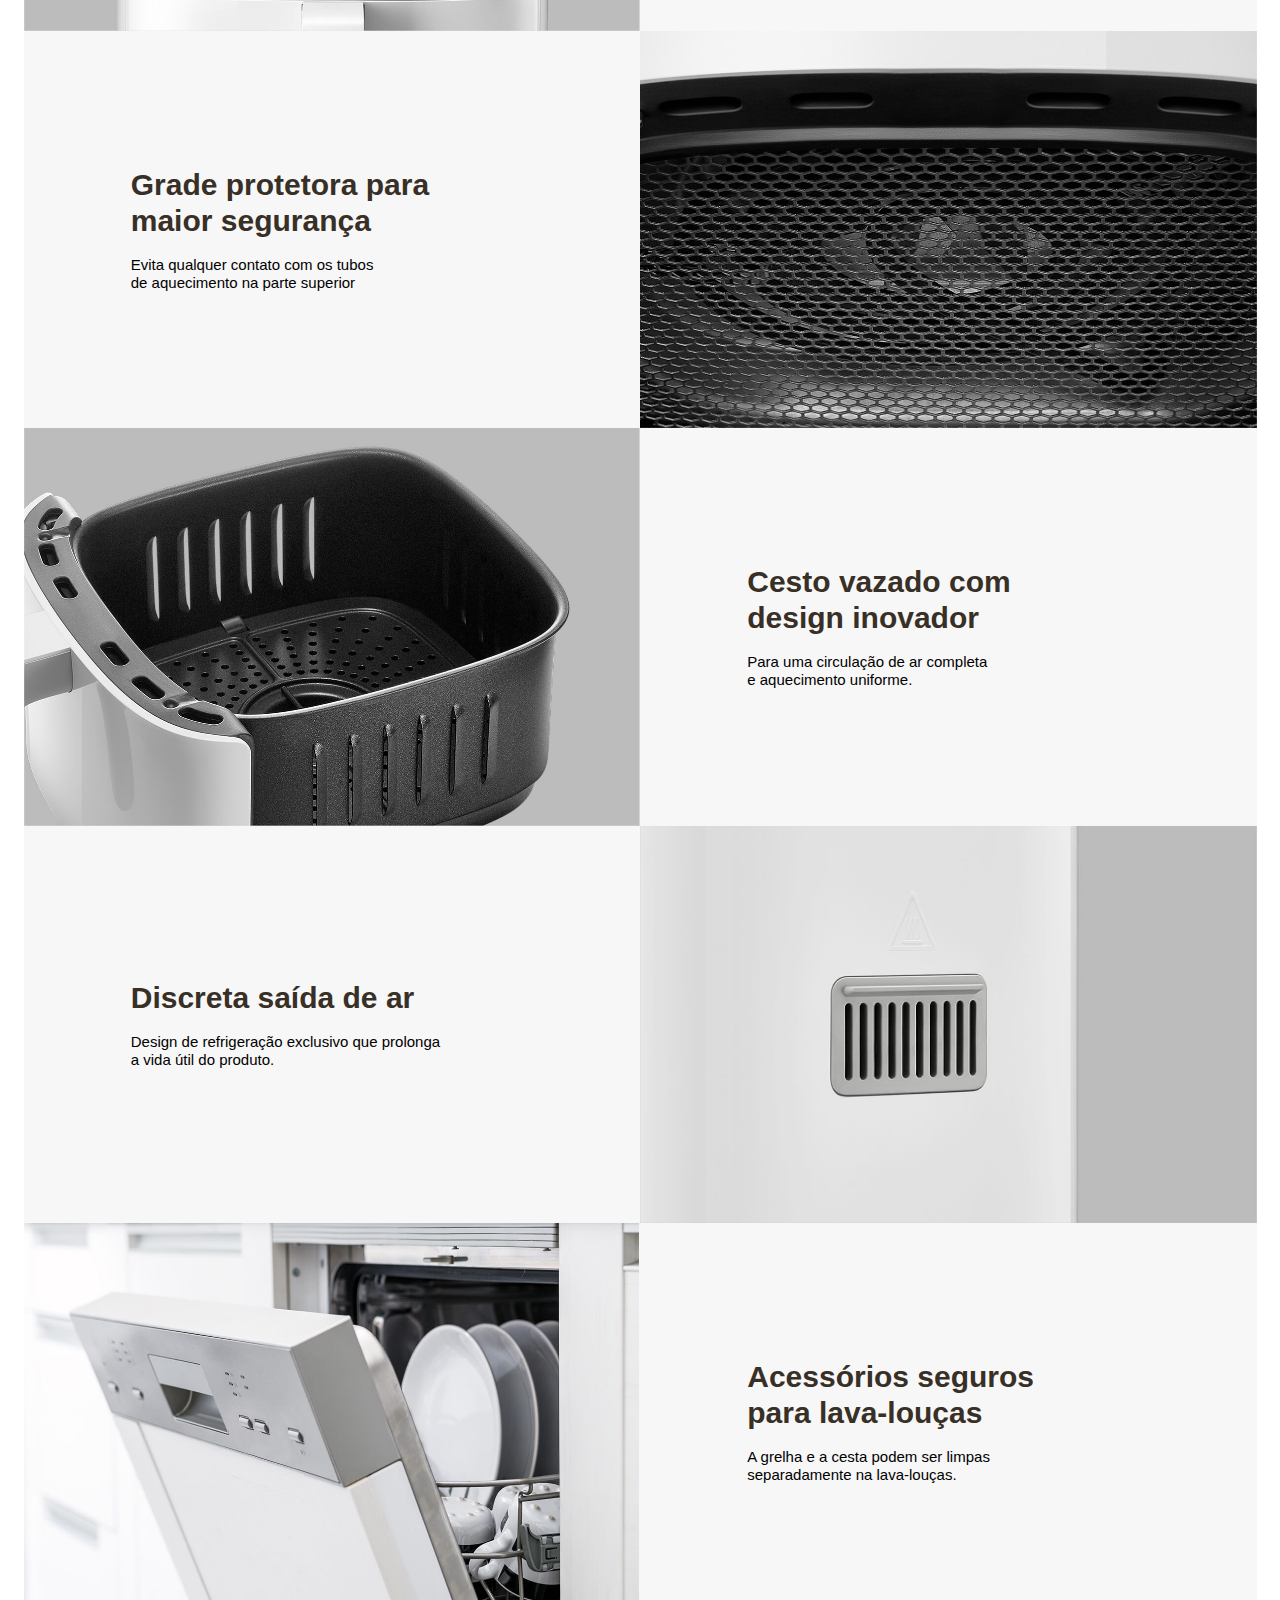
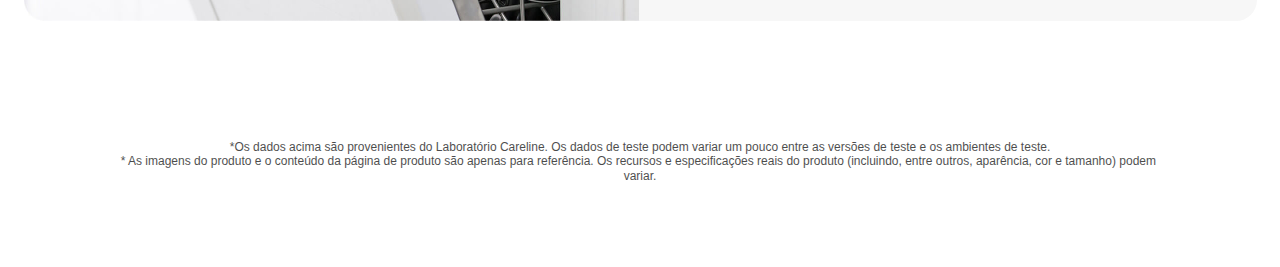
==== commit 1495769e: "v08" ====
--- a/index.html
+++ b/index.html
@@ -12,7 +12,7 @@
 <body data-ot-page="21" cz-shortcut-listen="true">
 
 <main class="overview-con">
-<div class="section section-01 lazy" data-type="bg" data-id="onwhrcb5ar" data-background-image="//i01.appmifile.com/webfile/globalimg/products/pc/mi-smart-air-fryer-3-5l/air-fryer_02.jpg" data-loaded="true" style="background-image: url(&quot;//i01.appmifile.com/webfile/globalimg/products/pc/mi-smart-air-fryer-3-5l/air-fryer_02.jpg&quot;);">
+<div class="section section-01 lazy" data-type="bg" data-id="onwhrcb5ar" data-background-image="./assets/media/air-fryer_02.jpg" data-loaded="true" style="background-image: url(./assets/media/air-fryer_02.jpg);">
 
 <div class="header-title">
 <span data-key="name_1" class="xm-text name f88 f-regular c383026" data-type="text" data-id="vn65wcuub9">Fritadeira Air Fryer<br>Inteligente Xiaomi </span>
@@ -29,7 +29,9 @@
 </div>
 
 <div class="section section-02 lazy" data-type="bg" data-id="jqzk8xge3b" data-background-image="" data-loaded="true">
+
 <ul class="feature-list">
+
 <li class="feature-item">
 <span data-key="overview_2" class="xm-text f32 f-bold c383026" data-type="text" data-id="huk0w0wlj8">Saudável e rápido</span>
 <span data-key="overview_3" class="xm-text f24 f-light c010000 o7" data-type="text" data-id="no6m64lq7x" style="font-size:0.0859375rem">Circulação do ar quente em 360° para cozimentos rápidos e receitas deliciosas com baixo teor de gordura</span>
@@ -54,7 +56,7 @@
 
 <li class="feature-item">
 <span data-key="overview_10" class="xm-text f32 f-bold c383026" data-type="text" data-id="u47g94ay5i">Agendamento inteligente</span>
-<span data-key="overview_11" class="xm-text f24 f-light c010000 o7" data-type="text" data-id="eu4r1qz73o" style="font-size:0.0859375rem">Pré-configure a Air Fryer e tenha uma refeição deliciosa esperando por você, quando chegar em casa </span>
+<span data-key="overview_11" class="xm-text f24 f-light c010000 o7" data-type="text" data-id="eu4r1qz73o" style="font-size:0.0859375rem">Pré-configure a Air Fryer e tenha uma refeição deliciosa esperando por você, quando chegar em casa</span>
 </li>
 
 <li class="feature-item">
@@ -65,7 +67,7 @@
 <li class="feature-item">
 <span data-key="overview_14" class="xm-text f32 f-bold c383026" data-type="text" data-id="au8pxzkmdb">Tela OLED
 sensível ao toque</span>
-<span data-key="overview_15" class="xm-text f24 f-light c010000 o7" data-type="text" data-id="8jprvlnq25" style="font-size:0.0859375rem">Confira o tempo da sua receita</span>
+<span data-key="overview_15" class="xm-text f24 f-light c010000 o7" data-type="text" data-id="8jprvlnq25" style="font-size:0.0859375rem">Confira o tempo da sua receita e acesse diversas funções</span>
 </li>
 
 <li class="feature-item">
@@ -79,7 +81,7 @@
 *A função de pausa com a abertura da cesta interrompe o aquecimento.</span>
 </div>
 
-<div class="section section-03 lazy" data-type="bg" data-id="j1zutuojvt" data-background-image="//i01.appmifile.com/webfile/globalimg/products/pc/mi-smart-air-fryer-3-5l/air-fryer_04.jpg" data-loaded="true" style="background-image: url(&quot;//i01.appmifile.com/webfile/globalimg/products/pc/mi-smart-air-fryer-3-5l/air-fryer_04.jpg&quot;);">
+<div class="section section-03 lazy" data-type="bg" data-id="j1zutuojvt" data-background-image="./assets/media/air-fryer_04.jpg" data-loaded="true" style="background-image: url(./assets/media/air-fryer_04.jpg);">
 
 <span data-key="overview_19" class="xm-text f60 f-bold cf4f1ea" data-type="text" data-id="60952govf4">Menos óleo e sem fumaça 
 Desfrute de uma deliciosa refeição com baixo teor de gordura</span>
@@ -87,32 +89,32 @@
 <span data-key="overview_20" class="xm-text f30 f-light cf4f1ea" data-type="text" data-id="mshyb829bm">O óleo dentro dos alimentos é completamente frito através da circulação de ar quente em 360°, garantindo que os alimentos sejam aquecidos uniformemente, criando uma camada externa crocante e mantendo o interior macio e com menos gordura.</span>
 
 <ul class="icon-list">
+
 <li class="icon-item">
-<img class="image lazy" data-id="geytrf3a5w" data-src="//i01.appmifile.com/webfile/globalimg/products/pc/mi-smart-air-fryer-3-5l/icon-new_03.png"
-src="./assets/media/icon-new_03.png" data-loaded="true">
+<img class="image lazy" data-id="geytrf3a5w" data-src="./assets/media/icon-new_03.png" src="./assets/media/icon-new_03.png" data-loaded="true">
 <span data-key="overview_21" class="xm-text f30 f-light cffffff o7" data-type="text" data-id="d2dm545wxp">Circulação de ar quente</span>
 </li>
 
 <li class="icon-item">
-<img class="image lazy" data-id="0lduc4p4kk" data-src="//i01.appmifile.com/webfile/globalimg/products/pc/mi-smart-air-fryer-3-5l/icon-new_05.png"
-src="./assets/media/icon-new_05.png" data-loaded="true">
+<img class="image lazy" data-id="0lduc4p4kk" data-src="./assets/media/icon-new_05.png" src="./assets/media/icon-new_05.png" data-loaded="true">
 <span data-key="overview_22" class="xm-text f30 f-light cffffff o7" data-type="text" data-id="uezvmrdcsq">Aquecimento rápido e uniforme</span>
 </li>
+
 <li class="icon-item">
-<img class="image lazy" data-id="dyp79kz1v3" data-src="//i01.appmifile.com/webfile/globalimg/products/pc/mi-smart-air-fryer-3-5l/icon-new_07.png"
-src="./assets/media/icon-new_07.png" data-loaded="true">
+<img class="image lazy" data-id="dyp79kz1v3" data-src="./assets/media/icon-new_07.png" src="./assets/media/icon-new_07.png" data-loaded="true">
 <span data-key="overview_23" class="xm-text f30 f-light cffffff o7" data-type="text" data-id="ocos5f9qxn">Baixo teor de gordura com menos óleo</span>
 </li>
+
 </ul>
 </div>
 
-<div class="section section-04 lazy" data-type="bg" data-id="cgkcw9ndlb" data-background-image="//i01.appmifile.com/webfile/globalimg/products/pc/mi-smart-air-fryer-3-5l/air-fryer_05.jpg" data-loaded="true" style="background-image: url(&quot;//i01.appmifile.com/webfile/globalimg/products/pc/mi-smart-air-fryer-3-5l/air-fryer_05.jpg&quot;);">
+<div class="section section-04 lazy" data-type="bg" data-id="cgkcw9ndlb" data-background-image="./assets/media/air-fryer_05.jpg" data-loaded="true" style="background-image: url(./assets/media/air-fryer_05.jpg);">
 
 <span data-key="overview_24" class="xm-text f60 f-bold c383026" data-type="text" data-id="xzcf88s6pf">De 40℃ a 200℃ Descongela, cozinha e frita </span>
 <span data-key="overview_25" class="xm-text f30 f-light c000000 o8" data-type="text" data-id="n51ct6qnuy">A temperatura pode ser ajustada entre 40℃ e 200℃. Com o ar quente de dupla velocidade, a Fritadeira Air Fryer Inteligente Xiaomi pode fazer mais do que apenas fritar a sua comida. Descongele alimentos, desidrate frutas e prepare vegetais de forma mais saudável. </span>
 </div>
 
-<div class="section section-05 lazy" data-type="bg" data-id="lnz5c2i52i" data-background-image="//i01.appmifile.com/webfile/globalimg/products/pc/mi-smart-air-fryer-3-5l/air-fryer_06.jpg" data-loaded="true" style="background-image: url(&quot;//i01.appmifile.com/webfile/globalimg/products/pc/mi-smart-air-fryer-3-5l/air-fryer_06.jpg&quot;);">
+<div class="section section-05 lazy" data-type="bg" data-id="lnz5c2i52i" data-background-image="./assets/media/air-fryer_06.jpg" data-loaded="true" style="background-image: url(./assets/media/air-fryer_06.jpg);">
 
 <div class="special-title">
 <span data-key="overview_26" class="xm-text f60 f-medium c000000" data-type="text" data-id="xnw24tlr44">40℃–80℃</span>
@@ -147,8 +149,9 @@
 </div>
 
 <ul class="feature-list">
-<li class="feature-item">
-<span data-key="overview_40" class="xm-text f30 f-light c000000 o7 data-type="text" data-id="skx0kkddm3">Mix de Vegetais</span>
+
+<li class="feature-item">
+<span data-key="overview_40" class="xm-text f30 f-light c000000 o7" data-type="text" data-id="skx0kkddm3">Mix de Vegetais</span>
 <span data-key="overview_41" class="xm-text f30 f-light c000000 o7" data-type="text" data-id="yu4286m8j4">160℃ 15min</span>
 </li>
 
@@ -181,7 +184,7 @@
 <span data-key="overview_52" class="xm-text f24 f-light c383026 o8" data-type="text" data-id="rwcb8z96gz">*O motor gira na velocidade de 1800 (±150) rpm na faixa de baixa temperatura e na velocidade de 2600 (±150) rpm na faixa de alta temperatura.</span>
 </div>
 
-<div class="section section-06 lazy" data-type="bg" data-id="jy0anx0ntb" data-background-image="//i01.appmifile.com/webfile/globalimg/products/pc/mi-smart-air-fryer-3-5l/air-fryer_07.jpg" data-loaded="true" style="background-image: url(&quot;//i01.appmifile.com/webfile/globalimg/products/pc/mi-smart-air-fryer-3-5l/air-fryer_07.jpg&quot;);">
+<div class="section section-06 lazy" data-type="bg" data-id="jy0anx0ntb" data-background-image="./assets/media/air-fryer_07.jpg" data-loaded="true" style="background-image: url(./assets/media/air-fryer_07.jpg);">
 
 <span data-key="overview_53" class="xm-text f60 f-bold c4a4338" data-type="text" data-id="suh9se5p4z">Até 24h de cozimento
 Oferecendo a você mais<br>opções de receitas</span>
@@ -192,9 +195,10 @@
 </span>
 
 <ul class="text-list">
+
 <li class="text-item">
 <span data-key="overview_55" class="xm-text f125 f-regular c955822" data-type="text" data-id="c0vhwu7jef">8h</span>
-<span data-key="overview_56" class="xm-text f30 f-light c000000 o8" data-type="text" data-id="hhoiadzy1w">Iogurt</span>
+<span data-key="overview_56" class="xm-text f30 f-light c000000 o8" data-type="text" data-id="hhoiadzy1w">Iogurte</span>
 </li>
 
 <li class="text-item">
@@ -206,10 +210,11 @@
 <span data-key="overview_59" class="xm-text f125 f-regular c955822" data-type="text" data-id="yi8f3k84fg">4h</span>
 <span data-key="overview_60" class="xm-text f30 f-light c000000 o8" data-type="text" data-id="a2t8y9r6yp">Carne seca</span>
 </li>
+
 </ul>
 </div>
 
-<div class="section section-table lazy" data-type="bg" data-id="vd1xw8okpi" data-background-image="//i01.appmifile.com/webfile/globalimg/products/pc/mi-smart-air-fryer-3-5l/table-new.jpg" data-loaded="true" style="background-image: url(&quot;//i01.appmifile.com/webfile/globalimg/products/pc/mi-smart-air-fryer-3-5l/table-new.jpg&quot;);">
+<div class="section section-table lazy" data-type="bg" data-id="vd1xw8okpi" data-background-image="(./assets/media/table-new.jpg" data-loaded="true" style="background-image: url(./assets/media/table-new.jpg);">
 
 <span data-key="overview_61" class="xm-text f60 f-bold cf4f1ea" data-type="text" data-id="dfi6xj6qfa">Economize tempo com aquecimento mais rápido</span>
 <span data-key="overview_62" class="xm-text f30 f-light cf4f1ea o8" data-type="text" data-id="hr43x9ebf9">A potência de aquecimento de 1500W permite um rápido aumento da temperatura e uma distribuição de calor uniforme dentro da Fritadeira Air Fryer Inteligente Xiaomi, reduzindo o tempo de cozimento, oferecendo um estilo de vida mais prático e saudável.</span>
@@ -229,7 +234,7 @@
 As instalações de teste de temperatura foram colocadas 20 mm acima do centro da grade para testar quanto tempo leva para a temperatura dos tubos de aquecimento aumentar de 20°C para 200°C nas mesmas condições.</span>
 </div>
 
-<div class="section section-07 lazy" data-type="bg" data-id="4a9mzqnyin" data-background-image="//i01.appmifile.com/webfile/globalimg/products/pc/mi-smart-air-fryer-3-5l/air-fryer_10.jpg" data-loaded="true" style="background-image: url(&quot;//i01.appmifile.com/webfile/globalimg/products/pc/mi-smart-air-fryer-3-5l/air-fryer_10.jpg&quot;);">
+<div class="section section-07 lazy" data-type="bg" data-id="4a9mzqnyin" data-background-image="./assets/media/air-fryer_10.jpg" data-loaded="true" style="background-image: url(./assets/media/air-fryer_10.jpg);">
 
 <span data-key="overview_67" class="xm-text f60 f-bold c383026" data-type="text" data-id="klon2h89n4">Mais de 100 receitas inteligentes
 Receba ajuda na cozinha usando apenas sua voz</span>
@@ -238,7 +243,7 @@
 Peça ao Google Assistente* para ligar/desligar a Fritadeira Air Fryer Inteligente Xiaomi e desfrute de uma forma mais inteligente de cozinhar.</span>
 
 <div class="img-box">
-<img style="transform:translate(0rem, 0rem)" class="image-google lazy" data-id="ciuquwqesn" data-src="https://i02.appmifile.com/52_operator_sg/03/09/2021/5a18b4172bed48792a4f1a56846e0da2.png" src="./assets/media/5a18b4172bed48792a4f1a56846e0da2.png" data-loaded="true">
+<img style="transform:translate(0rem, 0rem)" class="image-google lazy" data-id="ciuquwqesn" data-src="./assets/media/5a18b4172bed48792a4f1a56846e0da2.png" src="./assets/media/5a18b4172bed48792a4f1a56846e0da2.png" data-loaded="true">
 </div>
 
 <span data-key="overview_68_1" class="xm-text f24 f-thin c000000" data-type="text" data-id="ntpyo5lrvo">*Mais receitas disponíveis via atualização OTA. 
@@ -246,11 +251,11 @@
 *Google é uma marca comercial da Google LLC, Google Assistente não está disponível em determinados idiomas e países.</span>
 </div>
 
-<div class="section section-08 lazy" data-type="bg" data-id="lr82ebn5f0" data-background-image="https://i02.appmifile.com/660_operator_sg/10/11/2021/9c1a98ecd0c9e3763e6bb65592ddaf58.png" style="background-image:url(https://i02.appmifile.com/660_operator_sg/10/11/2021/9c1a98ecd0c9e3763e6bb65592ddaf58.png)" data-loaded="true">
+<div class="section section-08 lazy" data-type="bg" data-id="lr82ebn5f0" data-background-image="./assets/media/9c1a98ecd0c9e3763e6bb65592ddaf58.png" style="background-image:url(./assets/media/9c1a98ecd0c9e3763e6bb65592ddaf58.png)" data-loaded="true">
 
 <span data-key="overview_69" class="xm-text f60 f-bold c4a4338" data-type="text" data-id="tqbbk79kwd">Suporta até 24h de cozimento
 Pronto para pratos deliciosos
-em qualquer momento</span>
+a qualquer momento</span>
 
 <span data-key="overview_70" class="xm-text f30 f-light c4a4338" data-type="text" data-id="ms1fpz7j5x">Coloque sua comida na Fritadeira Air Fryer Inteligente Xiaomi,
 programe o cozimento com antecedência direto pelo aplicativo
@@ -258,7 +263,7 @@
 voltar do trabalho à noite.</span>
 </div>
 
-<div class="section section-09 lazy" data-type="bg" data-id="5lh5rmue1g" data-background-image="//i01.appmifile.com/webfile/globalimg/products/pc/mi-smart-air-fryer-3-5l/air-fryer_12.jpg" data-loaded="true" style="background-image: url(&quot;//i01.appmifile.com/webfile/globalimg/products/pc/mi-smart-air-fryer-3-5l/air-fryer_12.jpg&quot;);">
+<div class="section section-09 lazy" data-type="bg" data-id="5lh5rmue1g" data-background-image="./assets/media/air-fryer_12.jpg" data-loaded="true" style="background-image: url(./assets/media/air-fryer_12.jpg);">
 
 <span data-key="overview_71" class="xm-text f60 f-bold c4a4338" data-type="text" data-id="f3xwy2m4oq">Desligamento automático
 Retire o cesto e verifique facilmente o cozimento dos alimentos</span>
@@ -266,29 +271,30 @@
 <span data-key="overview_72" class="xm-text f30 f-light c4a4338" data-type="text" data-id="qo15cfj9ct">Retire o cesto a qualquer momento para verificar o estado de cozimento dos seus alimentos e retorne o cesto para retomar o processo de cozimento automaticamente sem precisar apertar botões. Aproveite a nova maneira de cozinhar sem complicações e com mais segurança.</span>
 </div>
 
-<div class="section section-10 lazy" data-type="bg" data-id="vu8qsljth0" data-background-image="//i01.appmifile.com/webfile/globalimg/products/pc/mi-smart-air-fryer-3-5l/air-fryer_13.jpg" data-loaded="true" style="background-image: url(&quot;//i01.appmifile.com/webfile/globalimg/products/pc/mi-smart-air-fryer-3-5l/air-fryer_13.jpg&quot;);">
+<div class="section section-10 lazy" data-type="bg" data-id="vu8qsljth0" data-background-image="./assets/media/air-fryer_13.jpg" data-loaded="true" style="background-image: url(./assets/media/air-fryer_13.jpg);">
 
 <span data-key="overview_73" class="xm-text f60 f-bold cc8c6c0" data-type="text" data-id="vo5l0f2ptp">Crocante, delicioso e menos oleoso Filtra a gordura extra </span>
 
 <span data-key="overview_74" class="xm-text f30 f-light cc8c6c0" data-type="text" data-id="s4513h0ll5">Depois que o cozimento estiver completo, confira o óleo filtrado dos alimentos na parte inferior da cesta e aproveite alimentos saborosos e com baixo teor de gordura!</span>
 </div>
 
-<div class="section section-11 lazy" data-type="bg" data-id="wrcjnwql0k" data-background-image="//i01.appmifile.com/webfile/globalimg/products/pc/mi-smart-air-fryer-3-5l/air-fryer_14.jpg" data-loaded="true" style="background-image: url(&quot;//i01.appmifile.com/webfile/globalimg/products/pc/mi-smart-air-fryer-3-5l/air-fryer_14.jpg&quot;);">
-
-<span data-key="overview_75" class="xm-text f60 f-bold c383026" data-type="text" data-id="gqstrb54mx">Tela OLED interativa Simples e intuitiva</span>
+<div class="section section-11 lazy" data-type="bg" data-id="wrcjnwql0k" data-background-image="./assets/media/air-fryer_14.jpg" data-loaded="true" style="background-image: url(./assets/media/air-fryer_14.jpg);">
+
+<span data-key="overview_75" class="xm-text f60 f-bold c383026" data-type="text" data-id="gqstrb54mx">Tela OLED interativa simples e intuitiva</span>
 
 <span data-key="overview_76" class="xm-text f30 f-light c383026 o8" data-type="text" data-id="qechm3o25r">A Fritadeira lembra quando for a hora de virar os alimentos, mas você pode conferir a temperatura e o tempo de cozimento e ajustar tudo facilmente com uma volta ou um clique na tela OLED. 
 </span>
 </div>
 
-<div class="section section-12 lazy" data-type="bg" data-id="a5a4bdtjk2" data-background-image="//i01.appmifile.com/webfile/globalimg/products/pc/mi-smart-air-fryer-3-5l/air-fryer_15.jpg" data-loaded="true" style="background-image: url(&quot;//i01.appmifile.com/webfile/globalimg/products/pc/mi-smart-air-fryer-3-5l/air-fryer_15.jpg&quot;);">
+<div class="section section-12 lazy" data-type="bg" data-id="a5a4bdtjk2" data-background-image="./assets/media/air-fryer_15.jpg" data-loaded="true" style="background-image: url(./assets/media/air-fryer_15.jpg);">
 
 <span data-key="overview_77" class="xm-text f60 f-bold c383026" data-type="text" data-id="2sckwu7ts8">Volume ideal de 3,5L 
-Cozinhe para mais pessoas sem ocupar espaço extra.</span>
+Cozinhe para mais pessoas sem ocupar espaço extra</span>
 
 <span data-key="overview_78" class="xm-text f30 f-light c383026 o8" data-type="text" data-id="h083ic7522">Maximize o espaço de cozimento com a grelha exclusiva, aumentando o espaço interno para cozinhar alimentos para até 3 pessoas.</span>
 
 <ul class="feature-list">
+
 <li class="feature-item">
 <span data-key="overview_79" class="xm-text f110 f-regular c955822" data-type="text" data-id="2q2uw26w4t">8</span>
 <span data-key="overview_80" class="xm-text f30 f-light c000000 o8" data-type="text" data-id="xseaa67yj2">tortas de ovo quatro por espaço</span>
@@ -309,10 +315,11 @@
 <span data-key="overview_85" class="xm-text f110 f-regular c955822" data-type="text" data-id="k0qo9di7c2">12</span>
 <span data-key="overview_86" class="xm-text f30 f-light c000000 o8" data-type="text" data-id="70w4q4pbfq">asas de frango seis por espaço</span>
 </li>
+
 </ul>
 </div>
 
-<div class="section section-13 lazy" data-type="bg" data-id="3aw4nc8hy8" data-background-image="//i01.appmifile.com/webfile/globalimg/products/pc/mi-smart-air-fryer-3-5l/air-fryer_16.jpg" data-loaded="true" style="background-image: url(&quot;//i01.appmifile.com/webfile/globalimg/products/pc/mi-smart-air-fryer-3-5l/air-fryer_16.jpg&quot;);">
+<div class="section section-13 lazy" data-type="bg" data-id="3aw4nc8hy8" data-background-image="./assets/media/air-fryer_16.jpg" data-loaded="true" style="background-image: url(./assets/media/air-fryer_16.jpg);">
 
 <span data-key="overview_87" class="xm-text f60 f-bold cc8c6c0" data-type="text" data-id="8co1ebvd4p">Revestimento antiaderente e resistente ao desgaste 
 Durável e fácil de limpar</span>
@@ -340,8 +347,7 @@
 
 <div class="section section-14 lazy" data-type="bg" data-id="gwrpi0rksv" data-background-image="" data-loaded="true">
 <div class="img-box border-top-left">
-<img class="image lazy" data-id="k8bse5mbbi" data-src="//i01.appmifile.com/webfile/globalimg/products/pc/mi-smart-air-fryer-3-5l/air-fryer_19.jpg"
-src="./assets/media/air-fryer_19.jpg" data-loaded="true">
+<img class="image lazy" data-id="k8bse5mbbi" data-src="./assets/media/air-fryer_19.jpg" src="./assets/media/air-fryer_19.jpg" data-loaded="true">
 </div>
 
 <div class="text-box border-top-right">
@@ -358,12 +364,11 @@
 </div>
 
 <div class="img-box">
-<img class="image lazy" data-id="3qahc6ir7j" data-src="//i01.appmifile.com/webfile/globalimg/products/pc/mi-smart-air-fryer-3-5l/air-fryer_22.jpg"
-src="./assets/media/air-fryer_22.jpg" data-loaded="true">
+<img class="image lazy" data-id="3qahc6ir7j" data-src="./assets/media/air-fryer_22.jpg" src="./assets/media/air-fryer_22.jpg" data-loaded="true">
 </div>
 
 <div class="img-box">
-<img class="image lazy" data-id="7a271l1vo6" data-src="//i01.appmifile.com/webfile/globalimg/products/pc/mi-smart-air-fryer-3-5l/air-fryer_24.jpg" src="./assets/media/air-fryer_24.jpg" data-loaded="true">
+<img class="image lazy" data-id="7a271l1vo6" data-src="./assets/media/air-fryer_24.jpg" src="./assets/media/air-fryer_24.jpg" data-loaded="true">
 </div>
 
 <div class="text-box">
@@ -380,12 +385,11 @@
 </div>
 
 <div class="img-box">
-<img class="image lazy" data-id="san6on6n7f" data-src="//i01.appmifile.com/webfile/globalimg/products/pc/mi-smart-air-fryer-3-5l/air-fryer_27.jpg"
- src="./assets/media/air-fryer_27.jpg" data-loaded="true">
+<img class="image lazy" data-id="san6on6n7f" data-src="./assets/media/air-fryer_27.jpg" src="./assets/media/air-fryer_27.jpg" data-loaded="true">
 </div>
 
 <div class="img-box border-bottom-left">
-<img class="image lazy" data-id="hq9vomrb10" data-src="//i01.appmifile.com/webfile/globalimg/products/pc/mi-smart-air-fryer-3-5l/air-fryer_28.jpg" src="./assets/media/air-fryer_28.jpg" data-loaded="true">
+<img class="image lazy" data-id="hq9vomrb10" data-src="./assets/media/air-fryer_28.jpg" src="./assets/media/air-fryer_28.jpg" data-loaded="true">
 </div>
 
 <div class="text-box border-bottom-right">
@@ -402,6 +406,7 @@
 * As imagens do produto e o conteúdo da página de produto são apenas para referência. Os recursos e especificações reais do produto (incluindo, entre outros, aparência, cor e tamanho) podem variar.
 </span>
 </div>
+
 </main>
 
 <script src="./assets/js/main.js"></script>
--- a/assets/css/main.css
+++ b/assets/css/main.css
@@ -653,15 +653,7 @@
   text-align: center;
   width: 110px;
 }
-input::-webkit-inner-spin-button,
-input::-webkit-outer-spin-button {
-  -webkit-appearance: none;
-  appearance: none;
-}
-input[type="number"] {
-  -webkit-appearance: textfield;
-  appearance: textfield;
-}
+
 .xm-btn {
   background: #1890ff;
   border-radius: 6px;
@@ -892,40 +884,7 @@
   padding-right: unset;
   transform: rotate(180deg);
 }
-.header.header--desktop {
-  font-size: medium;
-}
-.mini-header {
-  width: 100%;
-}
-.mini-header__title.site-info {
-  align-items: flex-end;
-  box-sizing: border-box;
-  display: flex;
-  flex-basis: auto;
-  flex-flow: row nowrap;
-  justify-content: space-between;
-  margin: 50px auto 20px;
-  padding: 0 10px;
-  width: 1226px;
-}
-.mini-header__title .site-info__title h1 {
-  color: var(--primary-base);
-  font-size: 32px;
-  line-height: 38px;
-  margin: 0;
-}
-.mini-header__title .site-info__title h4 {
-  color: var(--content-light-variant);
-  font-size: 16px;
-  font-weight: 400;
-  line-height: 20px;
-  margin: 8px 0 0;
-}
-.mini-header__title .site-info__title strong {
-  color: var(--primary-base);
-  font-weight: 400;
-}
+
 .navigation-container.navigation-container--desktop {
   background: var(--background-light);
   height: 88px;
@@ -1060,320 +1019,7 @@
   font-size: 14px;
   line-height: 21px;
 }
-.header--desktop .site-logo,
-.site-header .site-logo {
-  background: url(//i01.appmifile.com/webfile/globalimg/pandora/mi-logo-bg.svg)
-    no-repeat 0;
-  background-size: 56px;
-  cursor: pointer;
-  flex-basis: 56px;
-  height: 56px;
-  overflow: hidden;
-  width: 56px;
-}
-.header--desktop .site-logo .site-logo__wrapper,
-.site-header .site-logo .site-logo__wrapper {
-  height: 100%;
-  width: 100%;
-}
-.header--desktop .site-logo .site-logo__wrapper a,
-.site-header .site-logo .site-logo__wrapper a {
-  display: block;
-}
-.header--desktop .site-logo .site-logo__wrapper img,
-.site-header .site-logo .site-logo__wrapper img {
-  height: 100%;
-  transform: translateX(-56px);
-  transition: transform 0.1s ease;
-}
-.header--desktop .site-logo .site-logo__wrapper:hover img,
-.site-header .site-logo .site-logo__wrapper:hover img,
-body.body--rtl .header--desktop .site-logo .site-logo__wrapper img,
-body.body--rtl .site-header .site-logo .site-logo__wrapper img {
-  transform: translateX(0);
-}
-body.body--rtl .header--desktop .site-logo .site-logo__wrapper:hover img,
-body.body--rtl .site-header .site-logo .site-logo__wrapper:hover img {
-  transform: translateX(56px);
-}
-.search {
-  position: relative;
-  width: 246px;
-}
-.search__input {
-  border: none;
-  border-bottom: 1px solid var(--border-input);
-  color: #616161;
-  font-size: 14px;
-  font-weight: 300;
-  padding: 0 0 6px 10px;
-  width: 210px;
-}
-.search__input:focus {
-  outline: none;
-}
-.search i {
-  color: var(--content-light);
-  cursor: pointer;
-  font-weight: 400;
-}
-.search__panel {
-  background-color: var(--background-light);
-  box-shadow: 0 4px 10px rgba(0, 0, 0, 0.1);
-  color: var(--secondary-base);
-  left: 0;
-  padding: 5px;
-  position: absolute;
-  top: 25px;
-  width: 100%;
-  z-index: 20;
-}
-.search__list-title,
-.search__panel {
-  box-sizing: border-box;
-  font-size: 14px;
-}
-.search__list-title {
-  color: var(--title-light);
-  line-height: 30px;
-  margin: 0;
-  padding-left: 8px;
-  text-transform: uppercase;
-}
-.search__list-item {
-  box-sizing: border-box;
-  display: flex;
-  height: 26px;
-  justify-content: space-between;
-  line-height: 26px;
-  padding-left: 15px;
-  width: 200px;
-}
-.search__list-item i {
-  color: var(--link-base);
-  font-size: 20px;
-  font-style: normal;
-  padding-right: 5px;
-}
-.search__list-item a {
-  display: inline-block;
-  height: 100%;
-  width: 100%;
-}
-.search__list-item:hover {
-  background-color: var(--background-base);
-  cursor: pointer;
-}
-.search__suggest {
-  background-color: var(--background-light);
-  box-shadow: 0 4px 10px rgba(0, 0, 0, 0.1);
-  box-sizing: border-box;
-  color: var(--secondary-base);
-  font-size: 14px;
-  left: 0;
-  padding: 5px;
-  position: absolute;
-  top: 25px;
-  width: 100%;
-  z-index: 20;
-}
-.search__suggest--item {
-  align-items: center;
-  box-sizing: border-box;
-  color: #898989;
-  cursor: pointer;
-  display: flex;
-  min-height: 36px;
-  padding: 5px;
-  position: relative;
-}
-.search__suggest--item:hover {
-  background-color: #f5f5f5;
-}
-.search__suggest--item .event_icon {
-  display: inline-block;
-  height: 18px;
-  margin-right: 5px;
-  vertical-align: middle;
-  width: 18px;
-}
-.search__suggest--item .product_icon {
-  height: 55px;
-  margin-right: 5px;
-  width: 55px;
-}
-.search__suggest--main-img {
-  font-size: 14px;
-  height: 40px;
-  margin-right: 12px;
-  overflow: hidden;
-  width: 40px;
-}
-.search__suggest--main-box {
-  display: flex;
-  flex-direction: column;
-}
-.search__suggest--main-box--title {
-  font-size: 14px;
-  max-width: 175px;
-  overflow: hidden;
-  text-overflow: ellipsis;
-  white-space: nowrap;
-}
-.search__suggest--main-box--title.product_query {
-  max-width: 110px;
-}
-.search__suggest--main-box--title.event_query {
-  color: #ff6900;
-  font-weight: 600;
-  max-width: 150px;
-}
-.search__suggest--main-box--price {
-  font-size: 14px;
-  margin-top: 4px;
-}
-.search__suggest .icon-arrow-right-s {
-  color: #d1d1d1;
-  font-size: 12px;
-  position: absolute;
-  right: 5px;
-  top: 50%;
-  transform: translateY(-50%);
-}
-.mini-header .shopping-step {
-  background-color: var(--background-light);
-  box-sizing: border-box;
-  height: 80px;
-  padding: 25px 0;
-}
-.mini-header .shopping-step__list {
-  display: flex;
-  flex-basis: auto;
-  flex-flow: row nowrap;
-  margin: 0 auto;
-}
-.mini-header .shopping-step__item {
-  color: var(--title-light);
-  flex-grow: 1;
-  font-size: 20px;
-  font-weight: 200;
-  line-height: 30px;
-  margin: 0 36px;
-  text-align: center;
-  text-transform: uppercase;
-}
-.mini-header .shopping-step__item-step {
-  margin-right: 15px;
-}
-.mini-header .shopping-step__item--active {
-  color: var(--primary-base);
-}
-.mini-header .shopping-step__item--arrow {
-  color: var(--link-base);
-}
-.mini-header__step .shopping-step__list {
-  width: 1226px;
-}
-.mini-header__title .shopping-step {
-  background-color: initial;
-  flex-shrink: 0;
-  height: unset;
-  margin: 3px -10px 3px 12px;
-  padding: 0;
-}
-.mini-header__title .shopping-step__list {
-  box-sizing: border-box;
-}
-.mini-header__title .shopping-step__item {
-  background-color: var(--background-light);
-  box-sizing: border-box;
-  flex-grow: 0;
-  font-size: 14px;
-  height: 32px;
-  line-height: 16px;
-  margin: 0;
-  padding: 9px 10px;
-  position: relative;
-}
-.mini-header__title .shopping-step__item:first-child {
-  padding-left: 20px;
-}
-.mini-header__title .shopping-step__item:last-child {
-  padding-right: 20px;
-}
-.mini-header__title .shopping-step__item-step {
-  margin-right: 0;
-}
-.mini-header__title .shopping-step__item-step:after {
-  content: ".";
-}
-.mini-header__title .shopping-step__item--active {
-  background-color: var(--background-primary);
-  color: var(--title-primary-variant-2);
-  font-weight: 700;
-}
-.mini-header__title .shopping-step__item--arrow {
-  padding: 0;
-}
-body.body--rtl .mini-header .shopping-step__item--arrow {
-  transform: rotate(180deg);
-}
-.notification.notification--desktop {
-  align-items: center;
-  background-color: var(--background-primary-a10-variant);
-  color: var(--title-primary-variant);
-  display: flex;
-  flex-basis: auto;
-  height: auto;
-  justify-content: center;
-  position: relative;
-  width: 100%;
-}
-.notification.notification--desktop .notification__wrapper {
-  align-items: center;
-  box-sizing: border-box;
-  display: flex;
-  flex-basis: auto;
-  justify-content: center;
-  margin: 0 auto;
-  padding: 5px;
-  text-align: center;
-  width: 1226px;
-}
-.notification.notification--desktop .notification__content {
-  font-size: 14px;
-  line-height: 20px;
-  overflow: hidden;
-  text-align: left;
-  user-select: none;
-  word-break: break-word;
-}
-.notification.notification--desktop .notification__content--link,
-.notification.notification--desktop .notification__content a {
-  cursor: pointer;
-}
-.notification.notification--desktop .notification__content--link:hover,
-.notification.notification--desktop .notification__content a:hover {
-  text-decoration: underline;
-}
-.notification.notification--desktop .notification__button {
-  background-color: initial;
-  border: 0;
-  color: inherit;
-  cursor: pointer;
-  font-size: 12px;
-  height: 12px;
-  margin: 0 10px;
-  outline: 0;
-  padding: 0;
-  user-select: none;
-  width: 12px;
-}
-.notification.notification--desktop .notification__button i.xiaomi {
-  color: inherit !important;
-  font-size: 12px;
-  line-height: 1;
-}
+
 .entry {
   background-color: var(--background-secondary-variant-2);
   color: var(--secondary-variant);
@@ -1516,202 +1162,7 @@
   margin-left: 4px;
   width: 8px;
 }
-body.body--rtl .entry__item:before {
-  left: unset;
-  right: 0;
-}
-body.body--rtl .entry__left .entry__item:first-child {
-  padding-left: 20px;
-  padding-right: 0;
-}
-.mini-header .site-header {
-  background-color: var(--background-light);
-  border-bottom: 1px solid var(--border-primary);
-  box-sizing: border-box;
-  height: 90px;
-}
-.mini-header .site-header__container {
-  align-items: center;
-  box-sizing: border-box;
-  display: flex;
-  flex-basis: auto;
-  height: 100%;
-  margin: 0 auto;
-  padding: 15px 0;
-  width: 1226px;
-}
-.mini-header .site-header__logo {
-  background-color: var(--background-primary);
-  flex-shrink: 0;
-  height: 56px;
-  overflow: hidden;
-  width: 56px;
-}
-.mini-header .site-header__logo a {
-  align-items: center;
-  color: inherit;
-  display: flex;
-  height: 100%;
-  text-decoration: none;
-  user-select: none;
-}
-.mini-header .site-header__logo img {
-  transform: translateX(-56px);
-  transition: transform 0.1s ease;
-  vertical-align: middle;
-}
-.mini-header .site-header__logo a:hover img {
-  transform: translateX(0);
-}
-.mini-header .site-header__mi-title {
-  color: var(--title-base);
-  font-size: 30px;
-  font-weight: 300;
-  line-height: 56px;
-  margin: 0 30px;
-  text-transform: uppercase;
-}
-.mini-header .site-header__spacer {
-  flex-grow: 1;
-}
-.mini-header .site-header__learn-more {
-  align-items: center;
-  display: flex;
-}
-.mini-header .site-header__learn-more a {
-  color: var(--link-primary);
-  font-size: 14px;
-  user-select: none;
-}
-.mini-header .account-info {
-  height: 100%;
-}
-.mini-header .account-info__list {
-  display: flex;
-  flex-basis: auto;
-  flex-flow: row wrap;
-  height: 100%;
-}
-.mini-header .account-info__item {
-  color: var(--content-light);
-  font-size: 12px;
-  line-height: 18px;
-  margin: 0;
-  padding: 0 20px;
-  position: relative;
-  text-transform: uppercase;
-}
-.mini-header .account-info__item:not(:last-child):after {
-  background-color: var(--border-light-variant);
-  content: "";
-  display: block;
-  height: 12px;
-  position: absolute;
-  right: 0;
-  top: 50%;
-  transform: translateY(-50%);
-  width: 1px;
-}
-.mini-header .account-info__item:last-child {
-  margin-right: 10px;
-}
-.mini-header .account-info__item a {
-  align-items: center;
-  display: flex;
-  flex-basis: auto;
-  font-size: inherit;
-  height: 100%;
-  line-height: 20px;
-  transition: color 0.1s ease-in-out;
-}
-.mini-header .account-info__item a:hover {
-  color: var(--primary-base);
-  transition: color 0.1s ease-in-out;
-}
-.mini-header .account-info__item a span {
-  display: inline-block;
-  max-width: 80px;
-  overflow: hidden;
-  text-overflow: ellipsis;
-  white-space: nowrap;
-}
-.mini-header .account-info__item a .xiaomi {
-  font-size: 12px;
-  height: 20px;
-  margin-left: 6px;
-}
-.mini-header .account-info__item-notice {
-  margin-left: 5px;
-}
-.mini-header .account-info__item--pull {
-  margin: 0;
-  padding: 0 20px;
-}
-.mini-header .account-info__item--pull:hover {
-  background-color: var(--background-dialog-content);
-}
-.mini-header .account-info__item--pull:hover .account-info__drop-down {
-  opacity: 1;
-  padding-top: 12px;
-}
-.mini-header .account-info__item--pull:hover .account-info__drop-down-list {
-  max-height: 200px;
-  overflow: visible;
-}
-.mini-header .account-info__drop-down {
-  left: 0;
-  margin-top: -12px;
-  opacity: 0;
-  padding-top: 0;
-  position: absolute;
-  transition: all 0.3s;
-  z-index: 20;
-}
-.mini-header .account-info__drop-down-list {
-  background-color: var(--background-dialog-content);
-  box-shadow: 0 1px 4px rgba(0, 0, 0, 0.18);
-  max-height: 0;
-  min-width: 180px;
-  overflow: hidden;
-  padding: 8px 0;
-  transition: max-height 0.3s;
-}
-.mini-header .account-info__drop-down-item {
-  line-height: 30px;
-}
-.mini-header .account-info__drop-down-link {
-  background-color: rgba(245, 245, 245, 0);
-  color: var(--link-dark-variant-2);
-  line-height: 30px !important;
-  padding: 0 20px;
-  transition: background-color, color 0.15s !important;
-}
-.mini-header .account-info__drop-down-link:hover {
-  background-color: var(--background-base-variant-4);
-  color: var(--primary-base);
-}
-.mini-header .account-info__drop-down-link i {
-  background-color: #f23835;
-  border-radius: 4px;
-  display: inline-block;
-  height: 8px;
-  margin-left: 4px;
-  width: 8px;
-}
-body.body--rtl .mini-header .site-header__logo a img {
-  transform: translateX(0);
-}
-body.body--rtl .mini-header .site-header__logo a:hover img {
-  transform: translateX(56px);
-}
-body.body--rtl .mini-header .account-info__item:not(:last-child):after {
-  left: 0;
-  right: unset;
-}
-body.body--rtl .mini-header .account-info__item:last-child {
-  margin-left: 10px;
-  margin-right: unset;
-}
+
 .minicart {
   font-size: medium;
   padding: 0 20px;
@@ -2014,307 +1465,7 @@
   text-align: center;
   user-select: none;
 }
-.footer.footer--desktop {
-  background: var(--background-base);
-  font-size: medium;
-  padding-top: 100px;
-}
-.footer-service-policies {
-  background-color: var(--background-contrast-light);
-  padding: 20px 0 24px;
-}
-.footer-service-policies .row,
-.footer-service-policies .service-policies-container {
-  display: flex;
-  justify-content: space-between;
-}
-.footer-service-policies .row .service-policy {
-  max-width: 400px;
-  position: relative;
-}
-.footer-service-policies .row .service-policy-wraper {
-  width: 306px;
-}
-.footer-service-policies .row .service-policy-item {
-  color: var(--link-base);
-  display: block;
-  font-size: 14px;
-  line-height: 18px;
-  padding-left: 80px;
-  position: relative;
-  white-space: nowrap;
-}
-.footer-service-policies .row .service-policy-item i {
-  font-weight: 400;
-}
-.footer-service-policies .row .service-policy-item strong {
-  color: var(--title-base);
-  font-weight: 600;
-}
-.footer-service-policies .row .service-policy-item [class^="xiaomi"] {
-  font-size: 50px;
-  left: 0;
-  line-height: 38px;
-  position: absolute;
-  top: 0;
-}
-.footer-service-policies .row .service-policy-item:hover {
-  color: #616161;
-}
-.footer-service-policies .row .service-policy-item:nth-child(3) {
-  padding-left: 70px;
-}
-.footer-service-policies .row .service-policy-item:nth-child(3) i {
-  left: -10px;
-}
-.footer-service-policies .row .service-policy-item img {
-  display: inline-block;
-  font-size: 12px;
-  height: 50px;
-  left: 0;
-  overflow: hidden;
-  position: absolute;
-  top: -5px;
-  width: 50px;
-}
-.footer-service-policies .service-row {
-  justify-content: flex-start;
-}
-.footer-customer-relationship {
-  background-color: var(--background-contrast);
-  padding: 40px 0;
-}
-.footer-customer-relationship .row {
-  display: flex;
-  justify-content: space-between;
-}
-.footer-customer-relationship .customer-relationship {
-  display: flex;
-}
-.footer-customer-relationship .introduction {
-  align-items: flex-start;
-  display: flex;
-  flex-flow: column nowrap;
-  justify-content: center;
-  margin-left: 14px;
-}
-.footer-customer-relationship .introduction h3 {
-  color: var(--title-base);
-  font-size: 18px;
-  font-weight: 600;
-  line-height: 1;
-  margin: 0;
-  text-transform: uppercase;
-  white-space: nowrap;
-}
-.footer-customer-relationship .introduction p {
-  color: var(--content-dark);
-  font-size: 12px;
-  margin: 2px 0 0;
-}
-.footer-customer-relationship .introduction p:empty {
-  display: none;
-}
-.footer-customer-relationship .customer-reaction {
-  float: left;
-  margin-left: 40px;
-}
-.footer-customer-relationship .customer-reaction-inline {
-  margin-left: 0;
-}
-.footer-customer-relationship .customer-email {
-  margin-top: -4px;
-  position: relative;
-}
-.footer-customer-relationship .customer-email input {
-  background-color: var(--background-light);
-  border: 1px solid var(--border-light-variant-4);
-  color: var(--secondary-variant);
-  display: block;
-  font-size: 14px;
-  height: 34px;
-  line-height: 34px;
-  margin: 0;
-  outline: none;
-  padding: 2px 40px 2px 17px;
-  width: 209px;
-}
-.footer-customer-relationship .customer-email button[type="submit"] {
-  background-color: initial;
-  border: none;
-  height: 100%;
-  outline: none;
-  padding: 0 10px;
-  position: absolute;
-  right: 0;
-  top: 0;
-}
-.footer-customer-relationship
-  .customer-email
-  button[type="submit"]
-  [class^="xiaomi"] {
-  color: var(--link-base);
-  display: block;
-  font-size: 11px;
-}
-.footer-customer-relationship .customer-email .sub-prompt {
-  color: var(--content-light);
-  font-size: 14px;
-  line-height: 1.5;
-  margin-top: 3px;
-  position: absolute;
-  white-space: nowrap;
-}
-.footer-customer-relationship .social-media {
-  align-items: center;
-  display: flex;
-  font-size: 18px;
-  margin-top: 5px;
-}
-.footer-customer-relationship .social-media .social-media-item {
-  color: var(--link-base);
-  display: inline-block;
-  margin: 0 18px;
-  vertical-align: middle;
-}
-.footer-customer-relationship .social-media .social-media-item i.xiaomi {
-  font-size: 18px;
-}
-.footer-customer-relationship .social-media .social-media-item i.icon-youtube {
-  font-size: 23px;
-  vertical-align: sub;
-}
-.footer-customer-relationship .social-media .social-media-item:hover {
-  color: #616161;
-}
-.footer-customer-relationship .social-media .social-media-item.youtube-follow {
-  font-size: 1.5em;
-}
-.footer-customer-relationship
-  .social-media
-  .social-media-item.youtube-follow
-  [class^="xiaomi-"] {
-  vertical-align: sub;
-}
-.footer-customer-relationship .social-media .social-media-item img {
-  display: inline-block;
-  font-size: 12px;
-  height: 18px;
-  overflow: hidden;
-  width: 18px;
-}
-.footer-customer-relationship .customer-relationship-container {
-  width: 300px;
-}
-.customer-relationship-wrapper {
-  background-color: initial;
-  display: flex;
-  padding: 0;
-}
-.footer-nav {
-  background-color: var(--background-secondary);
-  color: var(--link-base);
-  justify-content: center;
-  padding: 40px 0 60px;
-}
-.footer-nav,
-.footer-nav .container {
-  display: flex;
-}
-.footer-nav .container .footer-spacer {
-  flex-grow: 1;
-}
-.footer-nav .column-wrapper {
-  margin: 0 0 0 14px;
-  width: 172px;
-}
-.footer-nav .customer-service-wrapper {
-  margin-left: 14px;
-  margin-right: 14px;
-}
-.footer-nav dt {
-  font-size: 14px;
-  font-weight: 600;
-  line-height: 40px;
-  text-transform: uppercase;
-}
-.footer-nav dd {
-  margin-left: 0;
-  margin-right: 0;
-}
-.footer-nav .column-item {
-  color: var(--link-base-variant);
-  display: inline-block;
-  hyphens: auto;
-  line-height: 18px;
-  margin-top: 14px;
-  transition: color 0.4s ease;
-}
-.footer-nav .column-item:hover {
-  color: var(--link-light-variant-2);
-}
-.footer-nav .column-item:after {
-  content: "/";
-  display: inline-block;
-  padding: 0 5px;
-}
-.footer-nav .column-item:last-child:after {
-  content: "";
-}
-.footer-nav .hotline {
-  font-family: Avenir Next Condensed, Arial, sans-serif;
-  font-size: 24px;
-  font-weight: 600;
-  line-height: 28px;
-  margin-top: 20px;
-}
-.footer-nav .customer-service-time {
-  font-size: 12px;
-  line-height: 1.4;
-  padding: 14px 0;
-}
-.footer-nav .btn {
-  border: 1px solid var(--link-light);
-  color: var(--link-light);
-  display: inline-block;
-  font-size: 14px;
-  height: 38px;
-  line-height: 38px;
-  padding: 0 30px;
-  text-transform: uppercase;
-}
-.footer-nav .btn:hover {
-  background: var(--background-light-variant);
-  color: var(--link-dark-variant-3);
-}
-.footer-bottom {
-  background-color: var(--background-secondary);
-  height: 70px;
-  line-height: 70px;
-}
-.footer-bottom .container {
-  border-top: 1px solid var(--background-secondary-variant-4);
-}
-.footer-bottom .copyright {
-  color: var(--secondary-variant);
-  float: left;
-  font-size: 14px;
-  margin: 0 14px;
-}
-.footer-bottom .cookie-policy {
-  color: var(--secondary-variant);
-  font-size: 14px;
-  padding-left: 14px;
-}
-.footer-bottom .border-left {
-  border-left: 1px solid;
-}
-.footer-bottom .cookie-policy:hover {
-  color: var(--link-light-variant-2);
-}
-body.body--rtl .footer-bottom .copyright {
-  float: right;
-}
+
 .error-boundary.error-boundary--desktop {
   align-items: center;
   display: flex;
@@ -3373,9 +2524,7 @@
 .mi-breadcrumbs .container > span:last-child .mi-breadcrumbs-separator {
   display: none;
 }
-body.mi-dialog__Body--overflow-hidden {
-  overflow: hidden;
-}
+
 .mi-dialog.mi-dialog--desktop .mi-dialog__background {
   align-items: center;
   background-color: rgba(0, 0, 0, 0.3);
@@ -3447,171 +2596,7 @@
   padding: 0 20px;
   user-select: none;
 }
-.alert-modal.alert-modal--desktop .alert-modal__content {
-  box-shadow: 0 15px 20px 0 rgba(9, 2, 4, 0.15);
-  min-width: 300px;
-  width: 450px !important;
-}
-.alert-modal.alert-modal--desktop .alert-modal__main {
-  box-sizing: border-box;
-  color: var(--content-dark-variant-4);
-  font-size: 22px;
-  font-weight: 400;
-  line-height: 30px;
-  margin: 0;
-  padding: 50px 30px 0;
-  text-align: center;
-}
-.alert-modal.alert-modal--desktop .alert-modal__actions {
-  padding: 30px;
-  text-align: center;
-}
-.alert-modal.alert-modal--desktop .alert-modal__actions .alert-modal__button {
-  background-color: var(--background-primary);
-  border: 0;
-  color: var(--link-light-variant);
-  cursor: pointer;
-  font-size: 22px;
-  height: 40px;
-  outline: none;
-  padding: 8px 42px;
-  user-select: none;
-}
-body.alert-modal__Body--overflow-hidden {
-  overflow: hidden;
-}
-.alert-modal .ReactModal__Overlay {
-  background-color: initial;
-  transition: background-color 0.15s ease-out;
-}
-.alert-modal .ReactModal__Overlay--after-open.alert-modal__overlay {
-  background-color: rgba(0, 0, 0, 0.36);
-}
-.alert-modal .ReactModal__Overlay--before-close.alert-modal__overlay {
-  background-color: initial;
-}
-.alert-modal .ReactModal__Content {
-  opacity: 0;
-  overflow: hidden;
-  transform: translateY(-65%);
-  transition-duration: 0.35s;
-  transition-property: opacity, transform;
-  transition-timing-function: cubic-bezier(0.4, 0, 0.2, 1);
-}
-.alert-modal .ReactModal__Content--after-open.alert-modal__content {
-  opacity: 1;
-  transform: translateY(-50%);
-}
-.alert-modal .ReactModal__Content--before-close.alert-modal__content {
-  opacity: 0;
-  transform: translateY(-65%);
-}
-.alert-modal .alert-modal__overlay {
-  bottom: 0;
-  left: 0;
-  position: fixed;
-  right: 0;
-  top: 0;
-  z-index: 14;
-}
-.alert-modal .alert-modal__content {
-  background-color: var(--background-dialog-content);
-  bottom: unset;
-  box-sizing: border-box;
-  height: min-content;
-  left: 0;
-  margin: auto;
-  max-height: 80%;
-  max-width: 90%;
-  outline: none;
-  overflow: auto;
-  position: absolute;
-  right: 0;
-  top: 50%;
-}
-.social-share.social-share--desktop {
-  --social-icon-size: 48px;
-  align-items: center;
-  display: flex;
-  flex-basis: auto;
-  flex-flow: row nowrap;
-  justify-content: space-between;
-}
-.social-share.social-share--desktop .social-share__item {
-  align-items: center;
-  display: flex;
-  flex-basis: auto;
-  flex-flow: column nowrap;
-  font-size: 12px;
-  justify-content: center;
-  position: relative;
-}
-.social-share.social-share--desktop .social-share__item i {
-  align-items: center;
-  box-sizing: border-box;
-  color: #fff;
-  cursor: pointer;
-  display: inline-flex;
-  font-size: 26px;
-  height: var(--social-icon-size);
-  justify-content: center;
-  line-height: var(--social-icon-size);
-  padding: 8px;
-  width: var(--social-icon-size);
-}
-.social-share.social-share--desktop .social-share__item span {
-  text-align: center;
-  white-space: nowrap;
-}
-.social-share.social-share--desktop .social-share__item--facebook i {
-  background-color: #3c5897;
-}
-.social-share.social-share--desktop .social-share__item--twitter i {
-  background-color: #29a0f1;
-}
-.social-share.social-share--desktop .social-share__item--vk i {
-  background-color: #5375a4;
-}
-.social-share.social-share--desktop .social-share__item--whatsapp i {
-  background-color: #1cb39b;
-}
-.social-share.social-share--desktop .social-share__item--telegram i {
-  background-color: #179cde;
-}
-.social-share.social-share--desktop .social-share__item--line i {
-  background-color: #00b900;
-}
-.social-share.social-share--desktop .social-share__item--clipboard i {
-  background-color: #73a2b1;
-}
-.social-share.social-share--desktop .social-share__item--clipboard textarea {
-  height: 0;
-  margin: 0;
-  opacity: 0;
-  padding: 0;
-  position: absolute;
-  resize: none;
-  width: 0;
-}
-.social-share.social-share--desktop
-  .social-share__item--clipboard
-  .mi-input-alert {
-  bottom: -26px;
-  height: 18px;
-  left: 50%;
-  position: absolute;
-  transform: translateX(-50%);
-}
-.social-share.social-share--desktop
-  .social-share__item--clipboard
-  .mi-input-alert
-  span {
-  left: 50%;
-  line-height: 18px;
-  position: absolute;
-  top: 0;
-  transform: translateX(-50%);
-}
+
 .mi-input-alert.mi-input-alert--desktop {
   margin-bottom: 3px;
   margin-top: 3px;
@@ -3639,135 +2624,7 @@
   font-size: 12px;
   line-height: 20px;
 }
-.social-share-modal.social-share-modal--desktop {
-  --social-share-modal-opacity: 0;
-  --social-share-modal-start-y: -65%;
-  --social-share-modal-final-y: -50%;
-  --social-share-modal-grid: 3;
-}
-.social-share-modal.social-share-modal--desktop .social-share-modal__wrap {
-  box-shadow: 0 15px 20px 0 rgba(9, 2, 4, 0.15);
-  height: min-content;
-  left: 0;
-  max-width: 90vw;
-  min-width: 480px;
-  right: 0;
-  top: 50%;
-  width: min-content;
-}
-.social-share-modal.social-share-modal--desktop .social-share-modal__close {
-  right: 24px;
-  top: 20px;
-}
-.social-share-modal.social-share-modal--desktop .social-share-modal__close i {
-  font-size: 16px;
-}
-.social-share-modal.social-share-modal--desktop .social-share-modal__header {
-  align-items: center;
-  border-bottom: 1px solid var(--border-light-variant);
-  box-sizing: border-box;
-  display: flex;
-  flex-basis: auto;
-  flex-flow: column nowrap;
-  flex-shrink: 0;
-  justify-content: center;
-  padding: 10px 20px;
-  text-align: center;
-  width: 100%;
-}
-.social-share-modal.social-share-modal--desktop .social-share-modal__header h2 {
-  color: var(--title-base);
-  font-size: 26px;
-  font-weight: 400;
-  line-height: 40px;
-  margin: 0;
-  width: 100%;
-}
-.social-share-modal.social-share-modal--desktop .social-share-modal__main {
-  padding: 20px;
-}
-.social-share-modal.social-share-modal--desktop ul.social-share {
-  --social-icon-size: 50px;
-  display: grid;
-  grid-template-columns: repeat(var(--social-share-modal-grid), 1fr);
-}
-.social-share-modal.social-share-modal--desktop li.social-share__item {
-  box-sizing: border-box;
-  margin: 20px auto;
-  padding: 0 40px;
-  text-align: center;
-}
-.social-share-modal.social-share-modal--desktop li.social-share__item > i {
-  border-radius: 6px;
-  font-size: 24px;
-}
-.social-share-modal.social-share-modal--desktop li.social-share__item > span {
-  color: var(--title-base);
-  font-size: 16px;
-  margin-top: 10px;
-}
-body.social-share-modal__Body--overflow-hidden {
-  overflow: hidden;
-}
-.social-share-modal .ReactModal__Overlay {
-  background-color: initial;
-  transition: background-color 0.15s ease-out;
-}
-.social-share-modal
-  .ReactModal__Overlay--after-open.social-share-modal__overlay {
-  background-color: rgba(0, 0, 0, 0.36);
-}
-.social-share-modal
-  .ReactModal__Overlay--before-close.social-share-modal__overlay {
-  background-color: initial;
-}
-.social-share-modal .ReactModal__Content {
-  opacity: var(--social-share-modal-opacity);
-  transform: translateY(var(--social-share-modal-start-y));
-  transition-duration: 0.35s;
-  transition-property: opacity, transform;
-  transition-timing-function: cubic-bezier(0.4, 0, 0.2, 1);
-}
-.social-share-modal .ReactModal__Content--after-open.social-share-modal__wrap {
-  opacity: 1;
-  transform: translateY(var(--social-share-modal-final-y));
-}
-.social-share-modal
-  .ReactModal__Content--before-close.social-share-modal__wrap {
-  opacity: var(--social-share-modal-opacity);
-  transform: translateY(var(--social-share-modal-start-y));
-}
-.social-share-modal .social-share-modal__overlay {
-  bottom: 0;
-  left: 0;
-  position: fixed;
-  right: 0;
-  top: 0;
-  z-index: 14;
-}
-.social-share-modal .social-share-modal__wrap {
-  background-color: var(--background-dialog-content);
-  box-sizing: border-box;
-  margin: auto;
-  max-height: 80vh;
-  outline: none;
-  overflow-y: auto;
-  position: absolute;
-}
-.social-share-modal .social-share-modal__close {
-  -webkit-tap-highlight-color: transparent;
-  background-color: initial;
-  border: 0;
-  color: var(--button-dialog-close);
-  cursor: pointer;
-  font-weight: 700;
-  outline: none;
-  padding: 0;
-  position: absolute;
-}
-.social-share-modal .social-share-modal__close i {
-  display: block;
-}
+
 .quantity-section__content.quantity-section__content--desktop {
   border: 1px solid var(--border-light-variant);
   box-sizing: border-box;
@@ -3953,84 +2810,7 @@
   min-width: 560px;
   width: 850px;
 }
-.notify-m-modal__title,
-.notify-pc-modal__title {
-  border-bottom: 1px solid var(--border-light-variant);
-  color: var(--title-base);
-  font-size: 28px;
-  font-weight: 400;
-  height: 80px;
-  line-height: 80px;
-  margin: 0;
-  padding: 0;
-  text-align: center;
-  text-transform: uppercase;
-}
-.notify-m-modal__content,
-.notify-pc-modal__content {
-  box-sizing: border-box;
-  padding: 30px 0;
-}
-.notify-m-modal__content .notify-modal__icon,
-.notify-pc-modal__content .notify-modal__icon {
-  display: flex;
-  height: 100px;
-  justify-content: center;
-  margin-bottom: 15px;
-}
-.notify-m-modal__content .notify-modal__icon .xiaomi,
-.notify-pc-modal__content .notify-modal__icon .xiaomi {
-  color: #83c44e;
-  font-size: 85px;
-  line-height: 1;
-}
-.notify-m-modal__content .notify-modal__subtitle,
-.notify-pc-modal__content .notify-modal__subtitle {
-  font-size: 24px;
-  font-weight: 300;
-  margin-bottom: 20px;
-  text-align: center;
-  text-transform: uppercase;
-}
-.notify-m-modal__content .notify-modal__detail,
-.notify-pc-modal__content .notify-modal__detail {
-  font-size: 16px;
-  font-weight: 300;
-  line-height: 24px;
-  margin-left: auto;
-  margin-right: auto;
-  width: 475px;
-}
-.notify-m-modal__content .notify-modal__detail a,
-.notify-pc-modal__content .notify-modal__detail a {
-  color: #ff6700;
-  text-decoration: underline;
-}
-.notify-m-modal__actions,
-.notify-pc-modal__actions {
-  align-items: center;
-  border-top: 1px solid var(--border-light-variant);
-  display: flex;
-  height: 80px;
-  justify-content: center;
-}
-.notify-m-modal__actions .notify-modal__button,
-.notify-pc-modal__actions .notify-modal__button {
-  align-items: center;
-  background-color: var(--background-primary);
-  border: 0;
-  box-sizing: border-box;
-  color: var(--link-light-variant);
-  cursor: pointer;
-  display: flex;
-  font-size: 14px;
-  height: 40px;
-  justify-content: center;
-  line-height: 40px;
-  padding: 0 40px;
-  -webkit-user-select: none;
-  user-select: none;
-}
+
 .mi-modal.mi-modal--mobile .notify-m-modal .mi-modal__title--center {
   font-size: 18px;
   padding-bottom: 10px;
@@ -4349,10 +3129,7 @@
   background: var(--background-primary);
   color: var(--title-primary-variant-5);
 }
-body.body--overflow-hidden,
-body.mi-modal__Body--overflow-hidden {
-  overflow: hidden;
-}
+
 .mi-toast.mi-toast--responsive .mi-toast__wrapper-enter {
   opacity: 0;
 }
@@ -4642,38 +3419,11 @@
 .xm-related--poco .xm-related__title {
   color: #fff;
 }
-html {
-  font-family: Lato, ProximaNova, sans-serif;
-  margin: 0 auto;
-}
-body,
-html {
-  height: 100%;
-}
-body {
-  font-family: ProximaNova, Arial, sans-serif;
-}
-body,
-html,
-li,
-p,
-ul {
-  margin: 0;
-  padding: 0;
-}
+
 li {
   list-style: none;
 }
-body > img,
-head > img,
-html > img {
-  display: none;
-  left: 0;
-  opacity: 0;
-  position: absolute;
-  top: 0;
-  z-index: -10;
-}
+
 .xm-link {
   display: inline-block;
   text-decoration: none;
@@ -4718,59 +3468,12 @@
 .sa .xm-text {
   display: block;
 }
-.eg .footer.footer--desktop,
-.eg .header.header--desktop,
-.eg .xm-button,
-.eg .xm-navbar,
-.eg .xm-price,
-.eg .xm-text,
-.gcc .footer.footer--desktop,
-.gcc .header.header--desktop,
-.gcc .xm-button,
-.gcc .xm-navbar,
-.gcc .xm-price,
-.gcc .xm-text,
-.sa .footer.footer--desktop,
-.sa .header.header--desktop,
-.sa .xm-button,
-.sa .xm-navbar,
-.sa .xm-price,
-.sa .xm-text {
-  direction: rtl;
-}
-.eg .header.header--desktop .site-logo .site-logo__wrapper img,
-.gcc .header.header--desktop .site-logo .site-logo__wrapper img,
-.sa .header.header--desktop .site-logo .site-logo__wrapper img {
-  transform: none;
-}
-.eg .header.header--desktop .entry__item:before,
-.gcc .header.header--desktop .entry__item:before,
-.sa .header.header--desktop .entry__item:before {
-  right: 0;
-}
-.eg .header.header--desktop .entry__left .entry__item:first-child,
-.gcc .header.header--desktop .entry__left .entry__item:first-child,
-.sa .header.header--desktop .entry__left .entry__item:first-child {
-  padding-left: 20px;
-}
-.eg .footer.footer--desktop .footer-bottom .copyright,
-.gcc .footer.footer--desktop .footer-bottom .copyright,
-.sa .footer.footer--desktop .footer-bottom .copyright {
-  float: right;
-}
+
 .section {
   background-repeat: no-repeat;
   margin-bottom: -1px;
 }
 /*! normalize.css v3.0.2 | MIT License | git.io/normalize */
-html {
-  -webkit-text-size-adjust: 100%;
-  text-size-adjust: 100%;
-  font-family: sans-serif;
-}
-body {
-  margin: 0;
-}
 article,
 aside,
 details,
@@ -4871,40 +3574,7 @@
 select {
   text-transform: none;
 }
-button,
-html input[type="button"],
-input[type="reset"],
-input[type="submit"] {
-  -webkit-appearance: button;
-  appearance: button;
-  cursor: pointer;
-}
-button[disabled],
-html input[disabled] {
-  cursor: default;
-}
-input {
-  line-height: normal;
-}
-input[type="checkbox"],
-input[type="radio"] {
-  box-sizing: border-box;
-  padding: 0;
-}
-input[type="number"]::-webkit-inner-spin-button,
-input[type="number"]::-webkit-outer-spin-button {
-  height: auto;
-}
-input[type="search"] {
-  -webkit-appearance: textfield;
-  appearance: textfield;
-  box-sizing: initial;
-}
-input[type="search"]::-webkit-search-cancel-button,
-input[type="search"]::-webkit-search-decoration {
-  -webkit-appearance: none;
-  appearance: none;
-}
+
 fieldset {
   border: 1px solid silver;
   margin: 0 0.007813rem;
@@ -4931,22 +3601,7 @@
 th {
   padding: 0;
 }
-body[themes="en"] {
-  font-family: proximanova, arial, sans-serif;
-  font-weight: 400;
-}
-body[themes="zh"] {
-  font-family: Microsoft Yahei, Hiragino Sans GB, sans-serif;
-  font-weight: 400;
-}
-body {
-  -webkit-font-smoothing: antialiased;
-  -moz-osx-font-smoothing: grayscale;
-  background-color: #f5f5f5;
-  color: #757575;
-  font-size: 14px;
-  line-height: 1.5;
-}
+
 h1,
 h2,
 h3,
@@ -5420,12 +4075,7 @@
 .gr .f-bold {
   font-weight: 700 !important;
 }
-#root {
-  display: flex;
-  flex-flow: column nowrap;
-  min-height: 100%;
-  min-width: 1226px;
-}
+
 a {
   color: inherit;
   font-size: 14px;
@@ -5439,720 +4089,5 @@
   display: inline-block;
   font-size: 16px;
 }
-body {
-  background-color: var(--background-base);
-  color: var(--title-dark);
-}
-input,
-select,
-textarea {
-  background-color: var(--background-card-bg);
-  border-color: var(--title-dark);
-}
-@font-face {
-  font-family: xiaomi;
-  src: url(${obj.resourceJsUrl}/assets/iconfont.468aaeaf.eot);
-  src: url(${obj.resourceJsUrl}/assets/iconfont.468aaeaf.eot)
-      format("embedded-opentype"),
-    url("[data-uri]")
-      format("woff2"),
-    url(${obj.resourceJsUrl}/assets/iconfont.d8059f99.woff) format("woff"),
-    url(${obj.resourceJsUrl}/assets/iconfont.bad6e895.ttf) format("truetype"),
-    url(${obj.resourceJsUrl}/assets/iconfont.03a33765.svg) format("svg");
-}
-.xiaomi {
-  -webkit-font-smoothing: antialiased;
-  -moz-osx-font-smoothing: grayscale;
-  font-family: xiaomi !important;
-  font-size: 16px;
-  font-style: normal;
-}
-.icon-custom-service:before {
-  content: "\e698";
-}
-.icon-poco-live-quiz:before {
-  content: "\e697";
-}
-.icon-poco-custom-service:before {
-  content: "\e696";
-}
-.icon-poco-live-poll:before {
-  content: "\e68e";
-}
-.icon-poco-live-send:before {
-  content: "\e691";
-}
-.icon-poco-live-shopping-bag:before {
-  content: "\e692";
-}
-.icon-poco-live-coupon:before {
-  content: "\e693";
-}
-.icon-share-fill:before {
-  content: "\e694";
-}
-.icon-thumb-up:before {
-  content: "\e695";
-}
-.icon-poco-circle-on:before {
-  content: "\e688";
-}
-.icon-poco-circle:before {
-  content: "\e689";
-}
-.icon-poco-home:before {
-  content: "\e68a";
-}
-.icon-poco-me-on:before {
-  content: "\e68b";
-}
-.icon-poco-service:before {
-  content: "\e68c";
-}
-.icon-poco-me:before {
-  content: "\e68d";
-}
-.icon-poco-service-on:before {
-  content: "\e68f";
-}
-.icon-poco-home-on:before {
-  content: "\e690";
-}
-.icon-poco:before {
-  content: "\e687";
-}
-.icon-xiangyouxuanzhuan:before {
-  content: "\e683";
-}
-.icon-xiangzuoxuanzhuan:before {
-  content: "\e684";
-}
-.icon-quanping:before {
-  content: "\e685";
-}
-.icon-tuichuquanping:before {
-  content: "\e686";
-}
-.icon-top:before {
-  content: "\e682";
-}
-.icon-share-review:before {
-  content: "\e681";
-}
-.icon-reply:before {
-  content: "\e680";
-}
-.icon-eyes:before {
-  content: "\e67f";
-}
-.icon-gengduo1:before {
-  content: "\e67e";
-}
-.icon-arrow-up:before {
-  content: "\e7be";
-}
-.icon-dianzan:before {
-  content: "\e67c";
-}
-.icon-help-unsolve:before {
-  content: "\e67b";
-}
-.icon-help-solve:before {
-  content: "\e67d";
-}
-.icon-help-phone:before {
-  content: "\e67a";
-}
-.icon-help-letters:before {
-  content: "\e668";
-}
-.icon-radio-checked:before {
-  content: "\e666";
-}
-.icon-radio-unchecked:before {
-  content: "\e667";
-}
-.icon-live-shopping-bag:before {
-  content: "\e669";
-}
-.icon-more:before {
-  content: "\e66a";
-}
-.icon-live-send:before {
-  content: "\e66b";
-}
-.icon-live-poll:before {
-  content: "\e66c";
-}
-.icon-live-coupon:before {
-  content: "\e66d";
-}
-.icon-live-quiz:before {
-  content: "\e66e";
-}
-.icon-favorite:before {
-  content: "\e66f";
-}
-.icon-smile:before {
-  content: "\e670";
-}
-.icon-lamp-bulb:before {
-  content: "\e671";
-}
-.icon-earphone:before {
-  content: "\e672";
-}
-.icon-love:before {
-  content: "\e673";
-}
-.icon-cellphone:before {
-  content: "\e674";
-}
-.icon-mouse:before {
-  content: "\e675";
-}
-.icon-power-bank:before {
-  content: "\e676";
-}
-.icon-loudspeaker:before {
-  content: "\e677";
-}
-.icon-band:before {
-  content: "\e678";
-}
-.icon-luggage:before {
-  content: "\e679";
-}
-.icon-help-message:before {
-  content: "\e665";
-}
-.icon-telephone-service:before {
-  content: "\e663";
-}
-.icon-manual-service:before {
-  content: "\e664";
-}
-.icon-vk:before {
-  content: "\e662";
-}
-.icon-line:before {
-  content: "\e62f";
-}
-.icon-whatsapp:before {
-  content: "\e661";
-}
-.icon-Arrow:before {
-  content: "\e65f";
-}
-.icon-mi-logo:before {
-  content: "\e660";
-}
-.icon-copy:before {
-  content: "\e65e";
-}
-.icon-pc:before {
-  content: "\e65d";
-}
-.icon-bell:before {
-  content: "\e65c";
-}
-.icon-miui:before {
-  content: "\e65b";
-}
-.icon-free:before {
-  content: "\e65a";
-}
-.icon-car:before {
-  content: "\e659";
-}
-.icon-cart-add:before {
-  content: "\e657";
-}
-.icon-cart-checked:before {
-  content: "\e658";
-}
-.icon-cart-del:before {
-  content: "\e656";
-}
-.icon-arrow-down-tri:before {
-  content: "\e655";
-}
-.icon-arrow-left-s:before {
-  content: "\e653";
-}
-.icon-arrow-right-s:before {
-  content: "\e654";
-}
-.icon-arrow-up-l:before {
-  content: "\e651";
-}
-.icon-arrow-down-l:before {
-  content: "\e652";
-}
-.icon-facebook:before {
-  content: "\e649";
-}
-.icon-youtube:before {
-  content: "\e64a";
-}
-.icon-twitter:before {
-  content: "\e64b";
-}
-.icon-ins:before {
-  content: "\e64c";
-}
-.icon-secure-payment:before {
-  content: "\e64d";
-}
-.icon-service-network:before {
-  content: "\e64e";
-}
-.icon-replacement:before {
-  content: "\e64f";
-}
-.icon-google:before {
-  content: "\e650";
-}
-.icon-cart-add-24:before {
-  content: "\e648";
-}
-.icon-arrow-right-l:before {
-  content: "\e646";
-}
-.icon-arrow-left-l:before {
-  content: "\e647";
-}
-.icon-arrow-down-s:before {
-  content: "\e63e";
-}
-.icon-arrow-up-s:before {
-  content: "\e63f";
-}
-.icon-cart-empty-24:before {
-  content: "\e640";
-}
-.icon-price-down:before {
-  content: "\e641";
-}
-.icon-price-up:before {
-  content: "\e642";
-}
-.icon-checked:before {
-  content: "\e643";
-}
-.icon-cart-full-24:before {
-  content: "\e644";
-}
-.icon-search-24:before {
-  content: "\e645";
-}
-.icon-minus:before {
-  content: "\e63d";
-}
-.icon-plus:before {
-  content: "\e63c";
-}
-.icon-f:before {
-  content: "\e603";
-}
-.icon-arrow-right:before {
-  content: "\e600";
-}
-.icon-down:before {
-  content: "\e63b";
-}
-.icon-jiantou:before {
-  content: "\e604";
-}
-.icon-select-arrow:before {
-  content: "\e63a";
-}
-.icon-milogo:before {
-  content: "\e602";
-}
-.icon-remind:before {
-  content: "\e601";
-}
-.icon-copylink:before {
-  content: "\e639";
-}
-.icon-location:before {
-  content: "\e637";
-}
-.icon-track:before {
-  content: "\e638";
-}
-.icon-arrowlittle:before {
-  content: "\e62d";
-}
-.icon-check:before {
-  content: "\e62e";
-}
-.icon-back:before {
-  content: "\e630";
-}
-.icon-info:before {
-  content: "\e631";
-}
-.icon-edit:before {
-  content: "\e632";
-}
-.icon-share:before {
-  content: "\e633";
-}
-.icon-delete:before {
-  content: "\e634";
-}
-.icon-question:before {
-  content: "\e635";
-}
-.icon-m-home:before {
-  content: "\e636";
-}
-.icon-star-orange:before {
-  content: "\e62c";
-}
-.icon-s-time:before {
-  content: "\e628";
-}
-.icon-s-locate:before {
-  content: "\e629";
-}
-.icon-s-phone:before {
-  content: "\e62a";
-}
-.icon-s-warranty:before {
-  content: "\e62b";
-}
-.icon-cleartext:before {
-  content: "\e61b";
-}
-.icon-close:before {
-  content: "\e627";
-}
-.icon-star1:before {
-  content: "\e622";
-}
-.icon-delivery:before {
-  content: "\e61a";
-}
-.icon-tag:before {
-  content: "\e61c";
-}
-.icon-delivery1:before {
-  content: "\e61d";
-}
-.icon-pullup:before {
-  content: "\e61e";
-}
-.icon-pulldown:before {
-  content: "\e61f";
-}
-.icon-volume:before {
-  content: "\e620";
-}
-.icon-star:before {
-  content: "\e621";
-}
-.icon-miextendedwarranty:before {
-  content: "\e623";
-}
-.icon-mute:before {
-  content: "\e624";
-}
-.icon-miprotect:before {
-  content: "\e625";
-}
-.icon-like:before {
-  content: "\e626";
-}
-.icon-chat:before {
-  content: "\e60f";
-}
-.icon-google_x:before {
-  content: "\e610";
-}
-.icon-facebook_x:before {
-  content: "\e611";
-}
-.icon-email:before {
-  content: "\e612";
-}
-.icon-twitter_x:before {
-  content: "\e613";
-}
-.icon-hotline:before {
-  content: "\e614";
-}
-.icon-youtube_x:before {
-  content: "\e615";
-}
-.icon-vk_x:before {
-  content: "\e616";
-}
-.icon-line_x:before {
-  content: "\e617";
-}
-.icon-instagram_x:before {
-  content: "\e618";
-}
-.icon-nation:before {
-  content: "\e619";
-}
-.icon-account:before {
-  content: "\e605";
-}
-.icon-cart:before {
-  content: "\e606";
-}
-.icon-category:before {
-  content: "\e607";
-}
-.icon-home:before {
-  content: "\e608";
-}
-.icon-message:before {
-  content: "\e609";
-}
-.icon-discovery:before {
-  content: "\e60a";
-}
-.icon-search:before {
-  content: "\e60b";
-}
-.icon-search_bar:before {
-  content: "\e60c";
-}
-.icon-service:before {
-  content: "\e60d";
-}
-.icon-setting:before {
-  content: "\e60e";
-}
-:root {
-  --skeleton-color: #eee;
-  --primary-base: #ff6700;
-  --primary-variant: #fff;
-  --secondary-base: #212121;
-  --secondary-variant: #b0b0b0;
-  --background-base: #f5f5f5;
-  --background-base-variant: #f9f9fa;
-  --background-base-variant-2: #f9f9fa;
-  --background-base-variant-3: #f9f9fa;
-  --background-base-variant-4: #f5f5f5;
-  --background-base-variant-5: #f9f9fa;
-  --background-light: #fff;
-  --background-light-a0: hsla(0, 0%, 100%, 0);
-  --background-light-variant: #fff;
-  --background-light-variant-2: #f6f6f7;
-  --background-dark: #ddd;
-  --background-card-bg: #fff;
-  --background-card-surface: #fafafa;
-  --background-light-sku: #fff;
-  --background-light-sku-dark: #fff;
-  --background-light-sku-gray: #f2f2f2;
-  --background-sku-img-normal: transparent;
-  --background-sku-img-highlight: transparent;
-  --background-quantity-active: #e0e0e0;
-  --background-tag-badge: #fe471c;
-  --background-contrast: #f5f5f5;
-  --background-contrast-light: #fff;
-  --background-contrast-variant: #424242;
-  --background-loading-button: #ccc;
-  --background-dialog-content: #fff;
-  --background-dialog-content-2: #fafafa;
-  --background-dialog-button: #ccc;
-  --background-dialog-button-disabled: #ddd;
-  --background-dialog-button-hover: #757575;
-  --background-primary: #ff6700;
-  --background-primary-a10: rgba(255, 103, 0, 0.1);
-  --background-primary-a10-variant: #ff6700;
-  --background-primary-a20: rgba(255, 103, 0, 0.2);
-  --background-primary-a20-variant: #ff6700;
-  --background-primary-variant: #ff6700;
-  --background-primary-variant-2: #ff6700;
-  --background-primary-variant-3: #ff6700;
-  --background-primary-variant-4: #ff6700;
-  --background-primary-hover: #f95b06;
-  --background-secondary: #212121;
-  --background-secondary-a80: rgba(33, 33, 33, 0.8);
-  --background-secondary-variant: #424242;
-  --background-secondary-variant-2: #212121;
-  --background-secondary-variant-3: #b0b0b0;
-  --background-secondary-variant-4: #424242;
-  --background-disable: #ddd;
-  --background-loader: #ff6700;
-  --background-toast: rgba(34, 34, 34, 0.8);
-  --background-toast-1: rgba(34, 34, 34, 0.8);
-  --background-mask: #f8f8f8;
-  --background-mask-1: #f8f8f8;
-  --background-mask-a65: hsla(0, 0%, 97%, 0.65);
-  --background-step: #b0b0b0;
-  --background-step-done: #6eb655;
-  --background-spot: #ff6700;
-  --background-spot-variant: #fff;
-  --background-float: linear-gradient(135deg, #ffa86d, #ff6700);
-  --background-float-variant: linear-gradient(
-    135deg,
-    rgba(255, 168, 109, 0.1),
-    rgba(255, 103, 0, 0.1)
-  );
-  --background-badge: linear-gradient(140deg, #ff9b7e, #ff5169);
-  --background-badge-variant: #ffc94d;
-  --background-quiz-success: linear-gradient(
-    141deg,
-    rgba(255, 155, 126, 0.05),
-    rgba(255, 81, 105, 0.05)
-  );
-  --background-quiz-failure: linear-gradient(
-    141deg,
-    rgba(68, 160, 36, 0.05),
-    rgba(110, 182, 85, 0.05)
-  );
-  --background-scrollbar-track: #eee;
-  --background-scrollbar-thumb: rgba(255, 103, 0, 0.5);
-  --background-product: #f8f8f8;
-  --shadow-black-a2: rgba(0, 0, 0, 0.02);
-  --shadow-black-a5: rgba(0, 0, 0, 0.05);
-  --shadow-black-a7: rgba(0, 0, 0, 0.07);
-  --shadow-black-a8: rgba(0, 0, 0, 0.08);
-  --shadow-black-a10: rgba(0, 0, 0, 0.1);
-  --shadow-black-a15: rgba(0, 0, 0, 0.15);
-  --shadow-black-a20: rgba(0, 0, 0, 0.2);
-  --shadow-black-a30: rgba(0, 0, 0, 0.3);
-  --shadow-black-a40: rgba(0, 0, 0, 0.4);
-  --shadow-black-a50: rgba(0, 0, 0, 0.5);
-  --shadow-black-a60: rgba(0, 0, 0, 0.6);
-  --shadow-gray-a20: hsla(0, 0%, 47%, 0.2);
-  --shadow-gray-dark-a20: rgba(22, 23, 24, 0.2);
-  --shadow-white-a10: rgba(255, 255, 225, 0.1);
-  --shadow-white-a20: rgba(255, 255, 225, 0.2);
-  --shadow-white-a30: rgba(255, 255, 225, 0.3);
-  --shadow-white-a50: rgba(255, 255, 225, 0.5);
-  --shadow-white-a80: rgba(255, 255, 225, 0.8);
-  --shadow-white-a90: rgba(255, 255, 225, 0.9);
-  --shadow-contrast-a20: rgba(255, 255, 225, 0.2);
-  --shadow-contrast-a30: rgba(255, 255, 225, 0.3);
-  --shadow-contrast-a50: rgba(255, 255, 225, 0.5);
-  --shadow-contrast-a90: rgba(255, 255, 225, 0.9);
-  --shadow-primary-a10: rgba(255, 103, 0, 0.1);
-  --shadow-primary-a20: rgba(255, 103, 0, 0.2);
-  --shadow-primary-a30: rgba(255, 103, 0, 0.3);
-  --shadow-primary-a40: rgba(255, 103, 0, 0.4);
-  --shadow-primary-a50: rgba(255, 103, 0, 0.5);
-  --border-base: #ddd;
-  --border-base-variant: #b0b0b0;
-  --border-base-variant-2: #ddd;
-  --border-base-variant-3: #ddd;
-  --border-light: #eee;
-  --border-light-variant: #eee;
-  --border-light-variant-2: #eee;
-  --border-light-variant-3: #e0e0e0;
-  --border-light-variant-4: #e0e0e0;
-  --border-light-variant-5: #e0e0e0;
-  --border-light-variant-6: #f8f8f8;
-  --border-dark: #424242;
-  --border-input: #b0b0b0;
-  --border-loading-button: #ccc;
-  --border-disabled-button: #ddd;
-  --border-primary: #ff6700;
-  --border-primary-variant: #ff6700;
-  --border-primary-variant-2: #ff6700;
-  --border-primary-a20: rgba(255, 103, 0, 0.2);
-  --border-secondary: #212121;
-  --border-record: #83c44e;
-  --title-base: #424242;
-  --title-base-variant: #424242;
-  --title-base-variant-2: #424242;
-  --title-base-variant-3: #424242;
-  --title-base-variant-4: #424242;
-  --title-base-variant-5: #424242;
-  --title-light: #b0b0b0;
-  --title-light-variant: #c9c9c9;
-  --title-light-variant-2: #999;
-  --title-light-variant-3: #c6c6c6;
-  --title-light-variant-4: #b4b4b4;
-  --title-light-variant-5: #ddd;
-  --title-light-variant-6: #b0b0b0;
-  --title-light-variant-7: #c9c9c9;
-  --title-light-variant-8: #c9c9c9;
-  --title-light-variant-9: #ddd;
-  --title-dark: #000;
-  --title-dark-variant: #222;
-  --title-dark-variant-2: #b4b4b4;
-  --title-dark-variant-3: #2e2323;
-  --title-dark-variant-4: #2e2323;
-  --title-dark-variant-5: #2e2323;
-  --title-dark-variant-6: #000;
-  --title-primary: #ff6700;
-  --title-primary-variant: #fff;
-  --title-primary-variant-2: #fff;
-  --title-primary-variant-3: #ff6700;
-  --title-primary-variant-4: #fff;
-  --title-primary-variant-5: #fff;
-  --title-secondary: #212121;
-  --content-base: #666;
-  --content-base-variant: #666;
-  --content-light: #757575;
-  --content-light-variant: #757575;
-  --content-light-variant-2: #757575;
-  --content-light-variant-3: #999;
-  --content-dark: #424242;
-  --content-dark-variant: #333;
-  --content-dark-variant-2: #424242;
-  --content-dark-variant-3: #424242;
-  --content-dark-variant-4: #333;
-  --content-contrast: #999;
-  --content-contrast-variant: #616161;
-  --content-active: #ff6900;
-  --content-primary: #ff6700;
-  --content-primary-variant: #ff6700;
-  --content-primary-variant-2: #ff6700;
-  --content-primary-variant-3: #ff6700;
-  --content-delivery: #298cda;
-  --content-delivery-info: #888;
-  --content-delivery-info-2: #b0b0b0;
-  --content-notice: #ff9e0d;
-  --content-complete: #6eb655;
-  --content-search-box: #888;
-  --button-base: #757575;
-  --button-base-variant-1: #757575;
-  --button-base-variant-2: #fff;
-  --button-dialog-close: #c9c9c9;
-  --button-dialog-close-on: #666;
-  --button-delete: #ccc;
-  --button-delete-1: #ccc;
-  --button-delete-variant: #4a90e2;
-  --button-active: #424242;
-  --select-option-active: #ff6700;
-  --button-dark: #5c3b3b;
-  --button-select: #eee;
-  --link-base: #b0b0b0;
-  --link-base-variant: #b0b0b0;
-  --link-light: #fff;
-  --link-light-variant: #fff;
-  --link-light-variant-2: #fff;
-  --link-dark: #b0b0b0;
-  --link-dark-variant: #b0b0b0;
-  --link-dark-variant-2: #424242;
-  --link-dark-variant-3: #212121;
-  --link-primary: #666;
-  --link-blue: #298cda;
-  --link-active: #ff6700;
-  --link-disabled: #fff;
-  --disabled-base: #c9c9c9;
-  --disabled-light: #b0b0b0;
-  --disabled-light-2: #ccc;
-  --disabled-light-3: transparent;
-  --disabled-light-4: #eee;
-  --disabled-dark: #757575;
-  --divider-base: #eee;
-  --divider-primary: #ff6700;
-  --divider-secondary: #212121;
-  --notice-info: #2db7f5;
-  --notice-success: #83c44e;
-  --notice-warning: #f90;
-  --notice-error: #f14d4d;
-  --notice-error-1: #f14d4d;
-  --scroll-base: #ddd;
-}
+
+
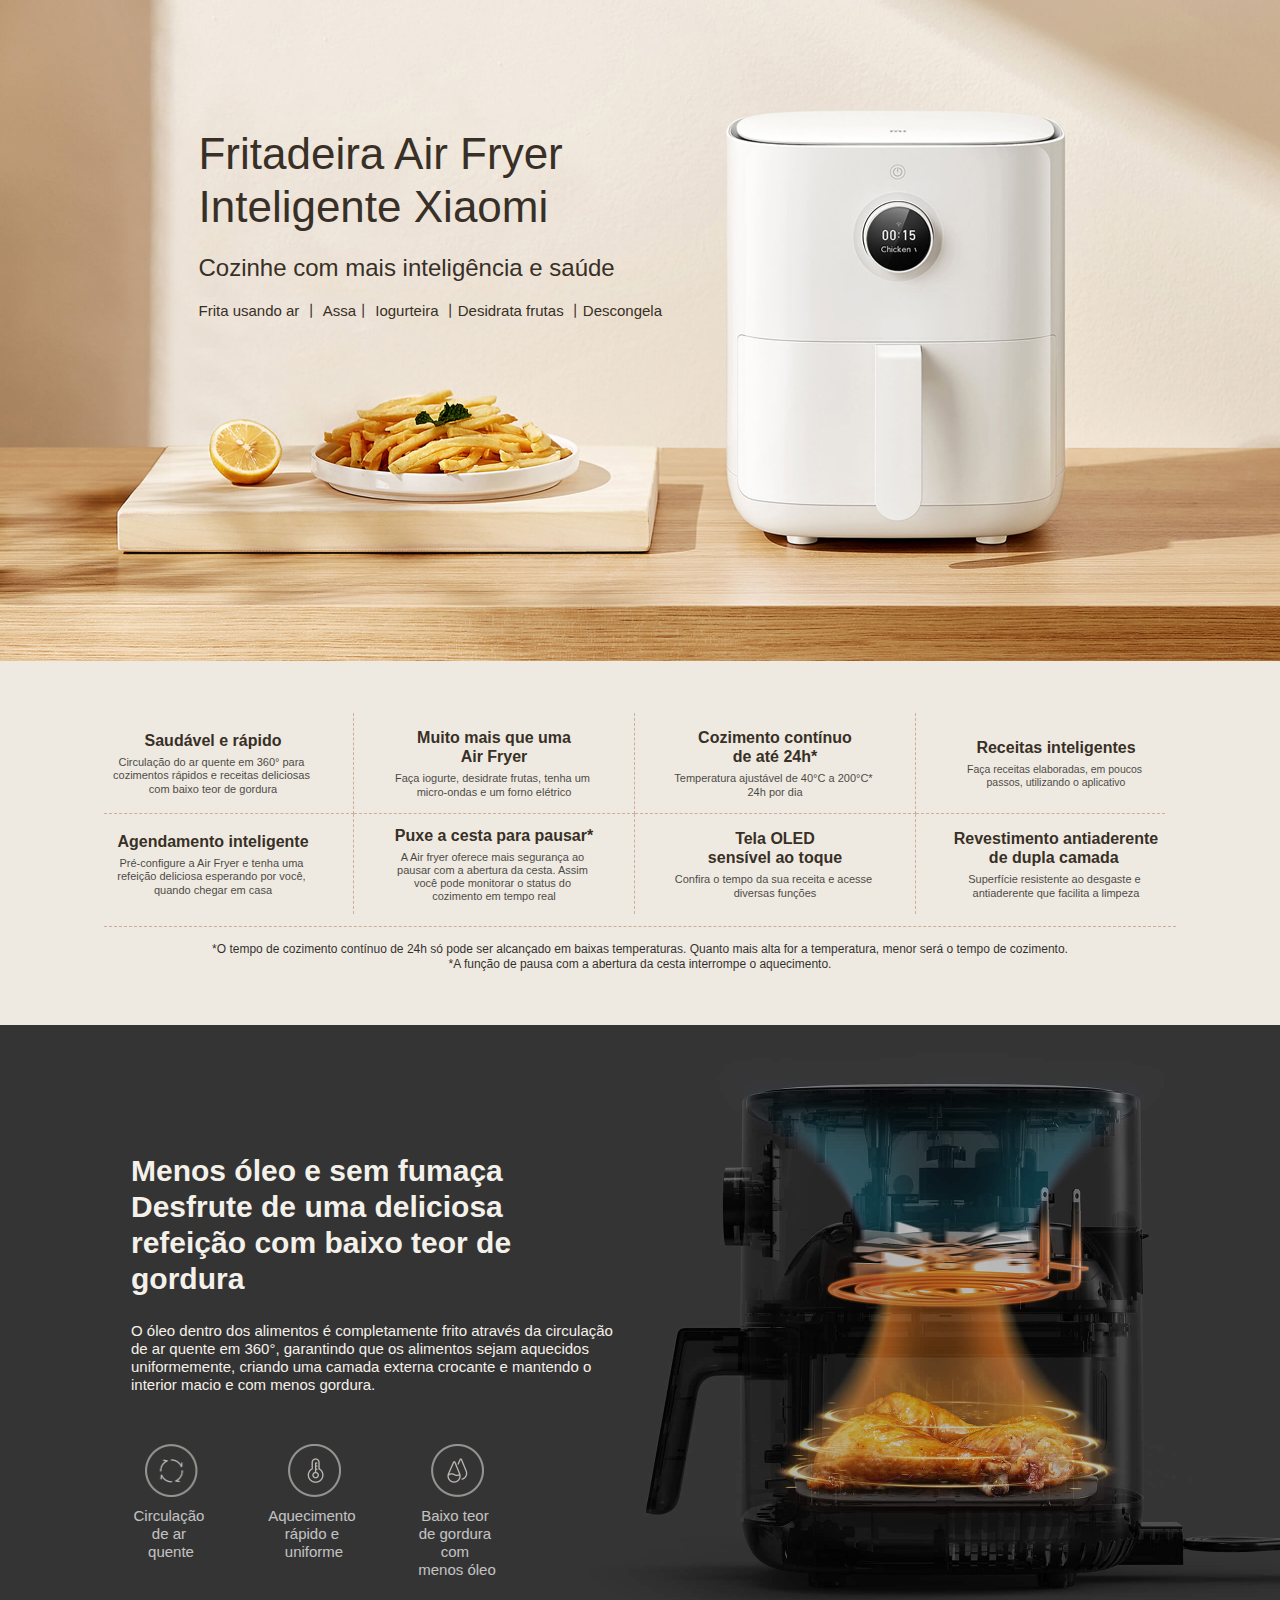
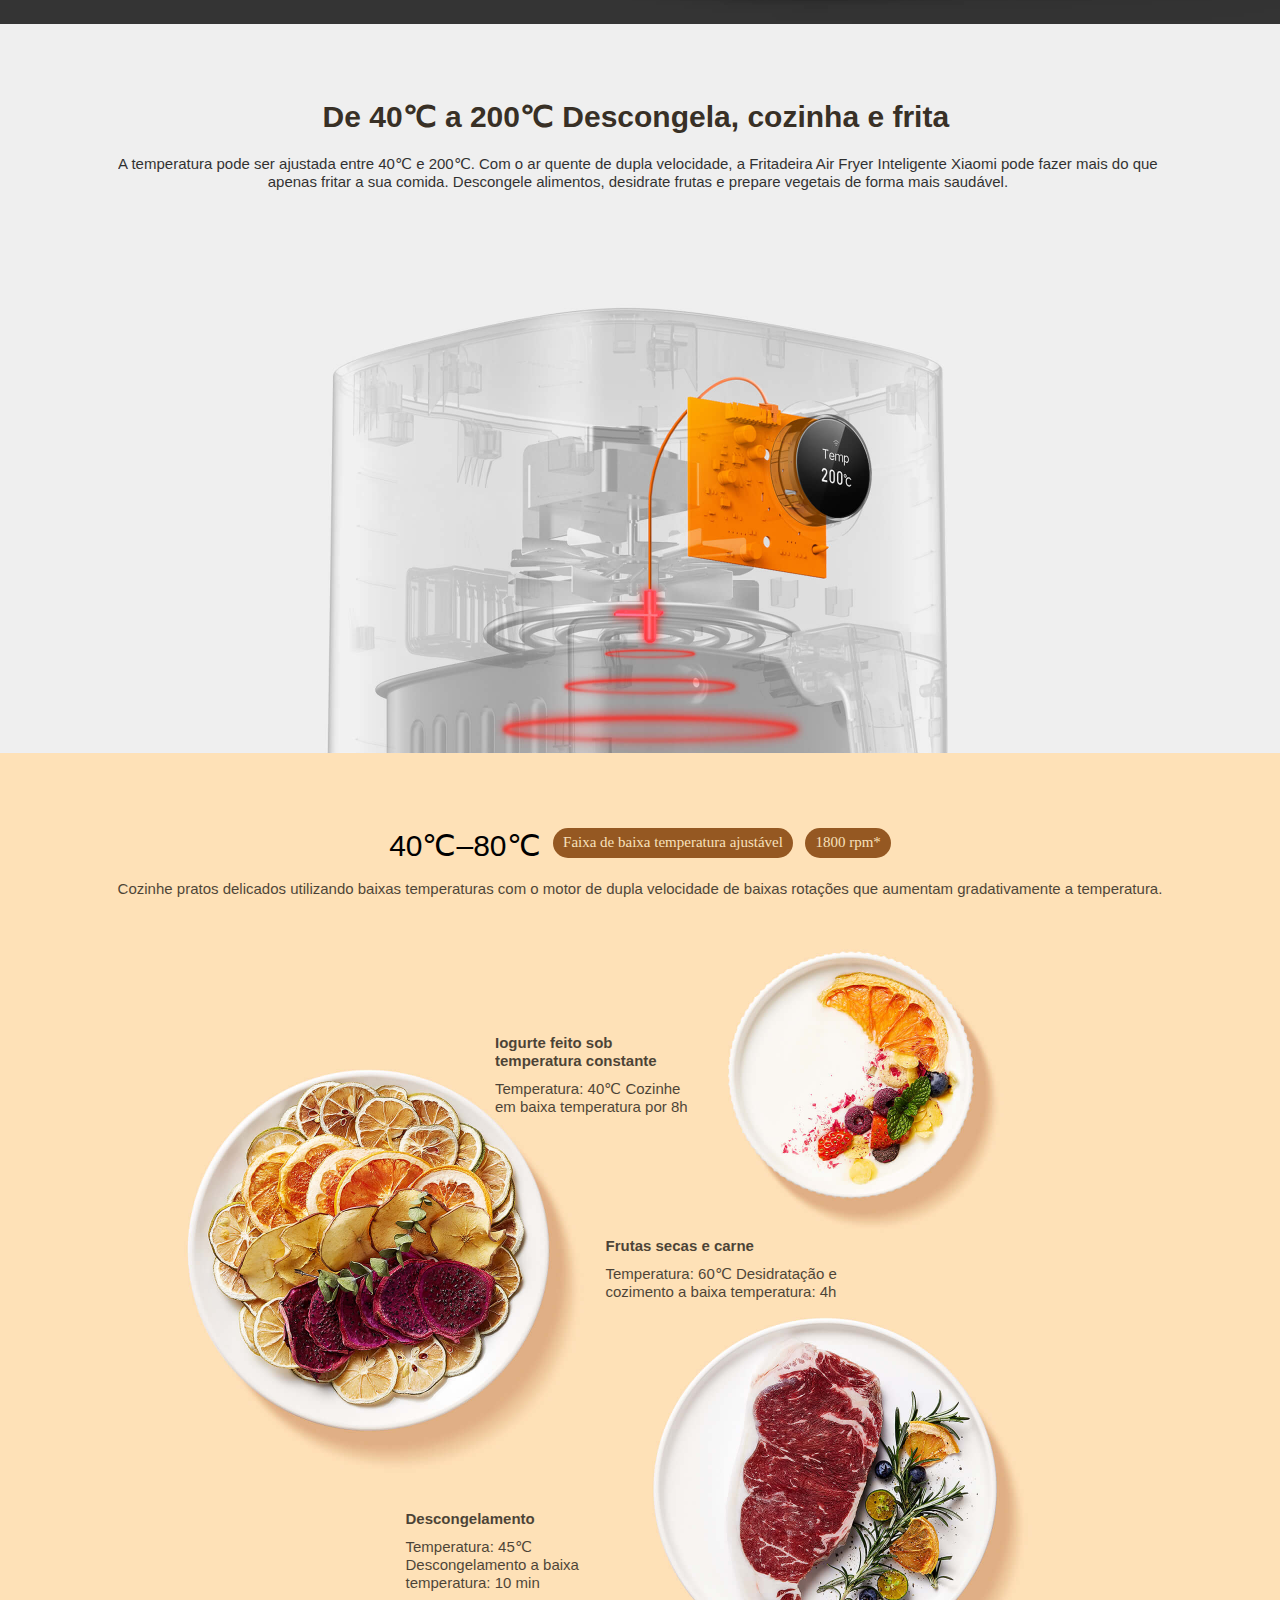
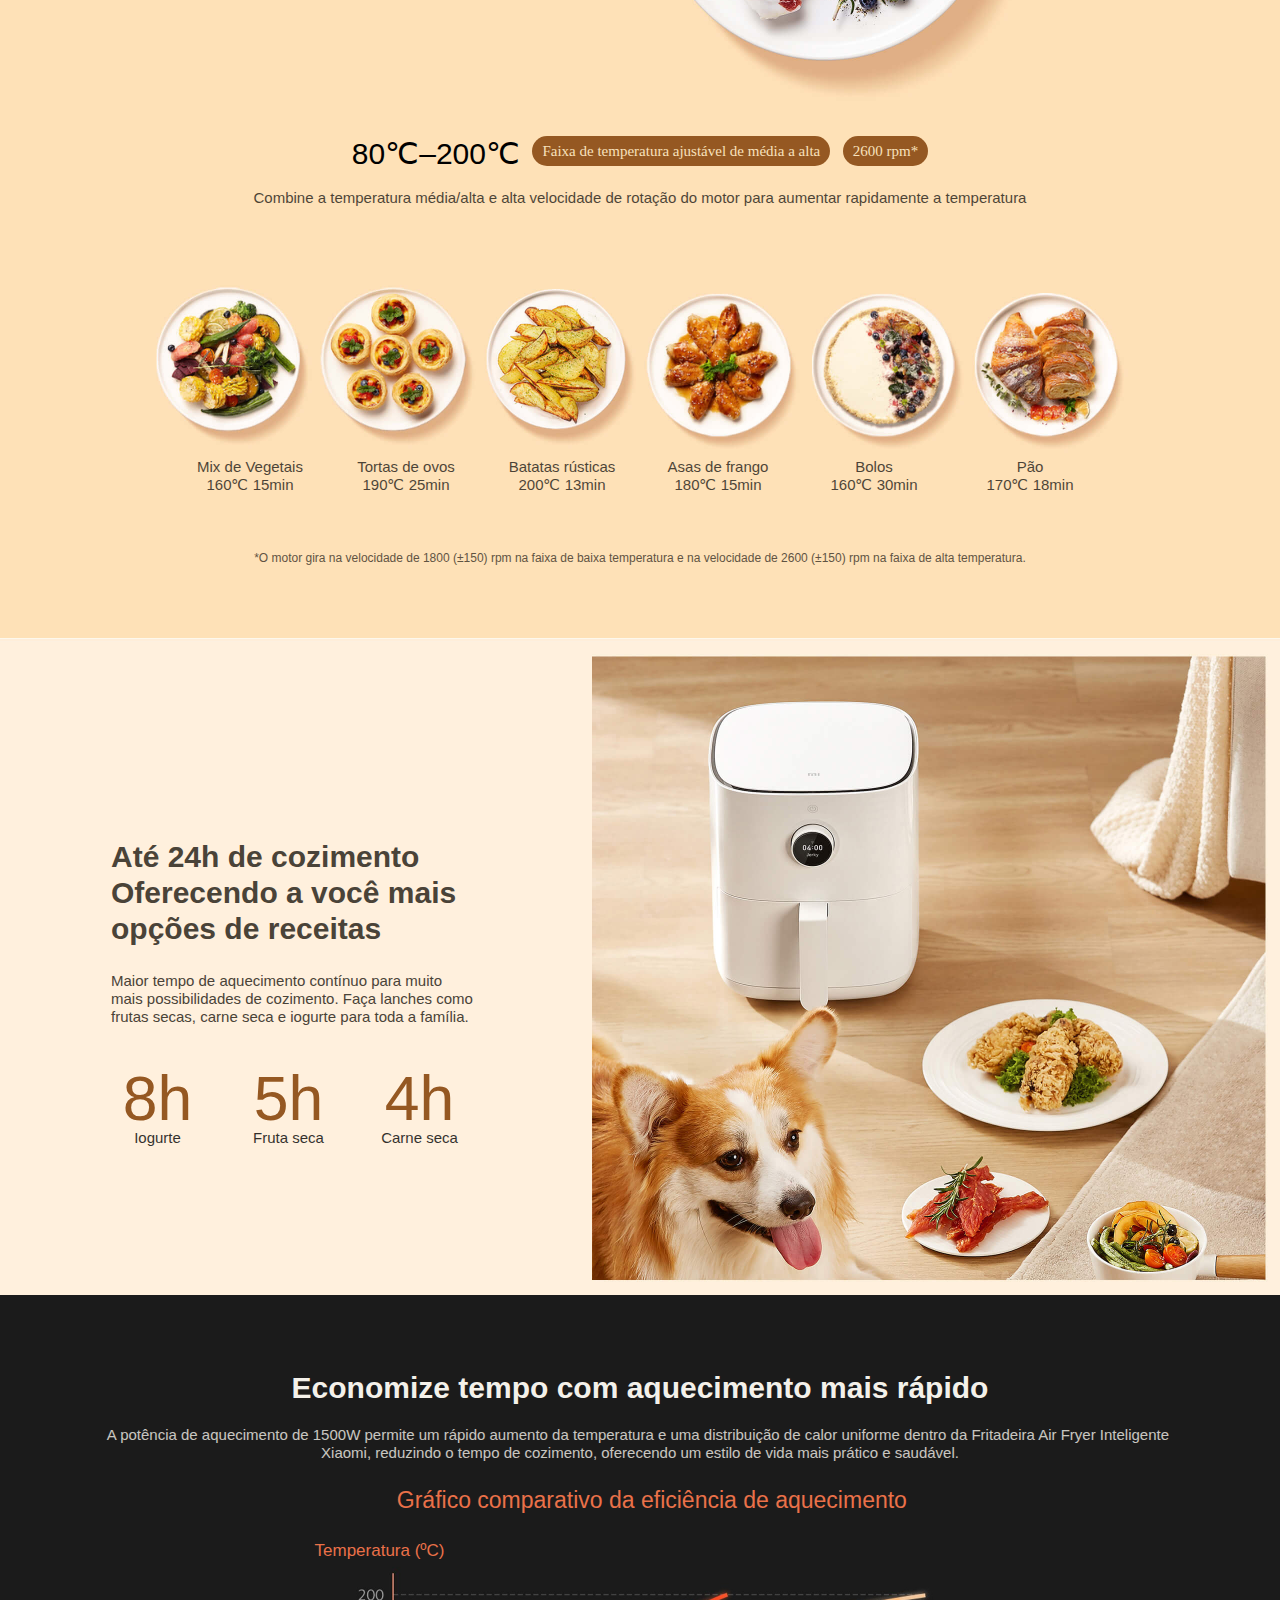
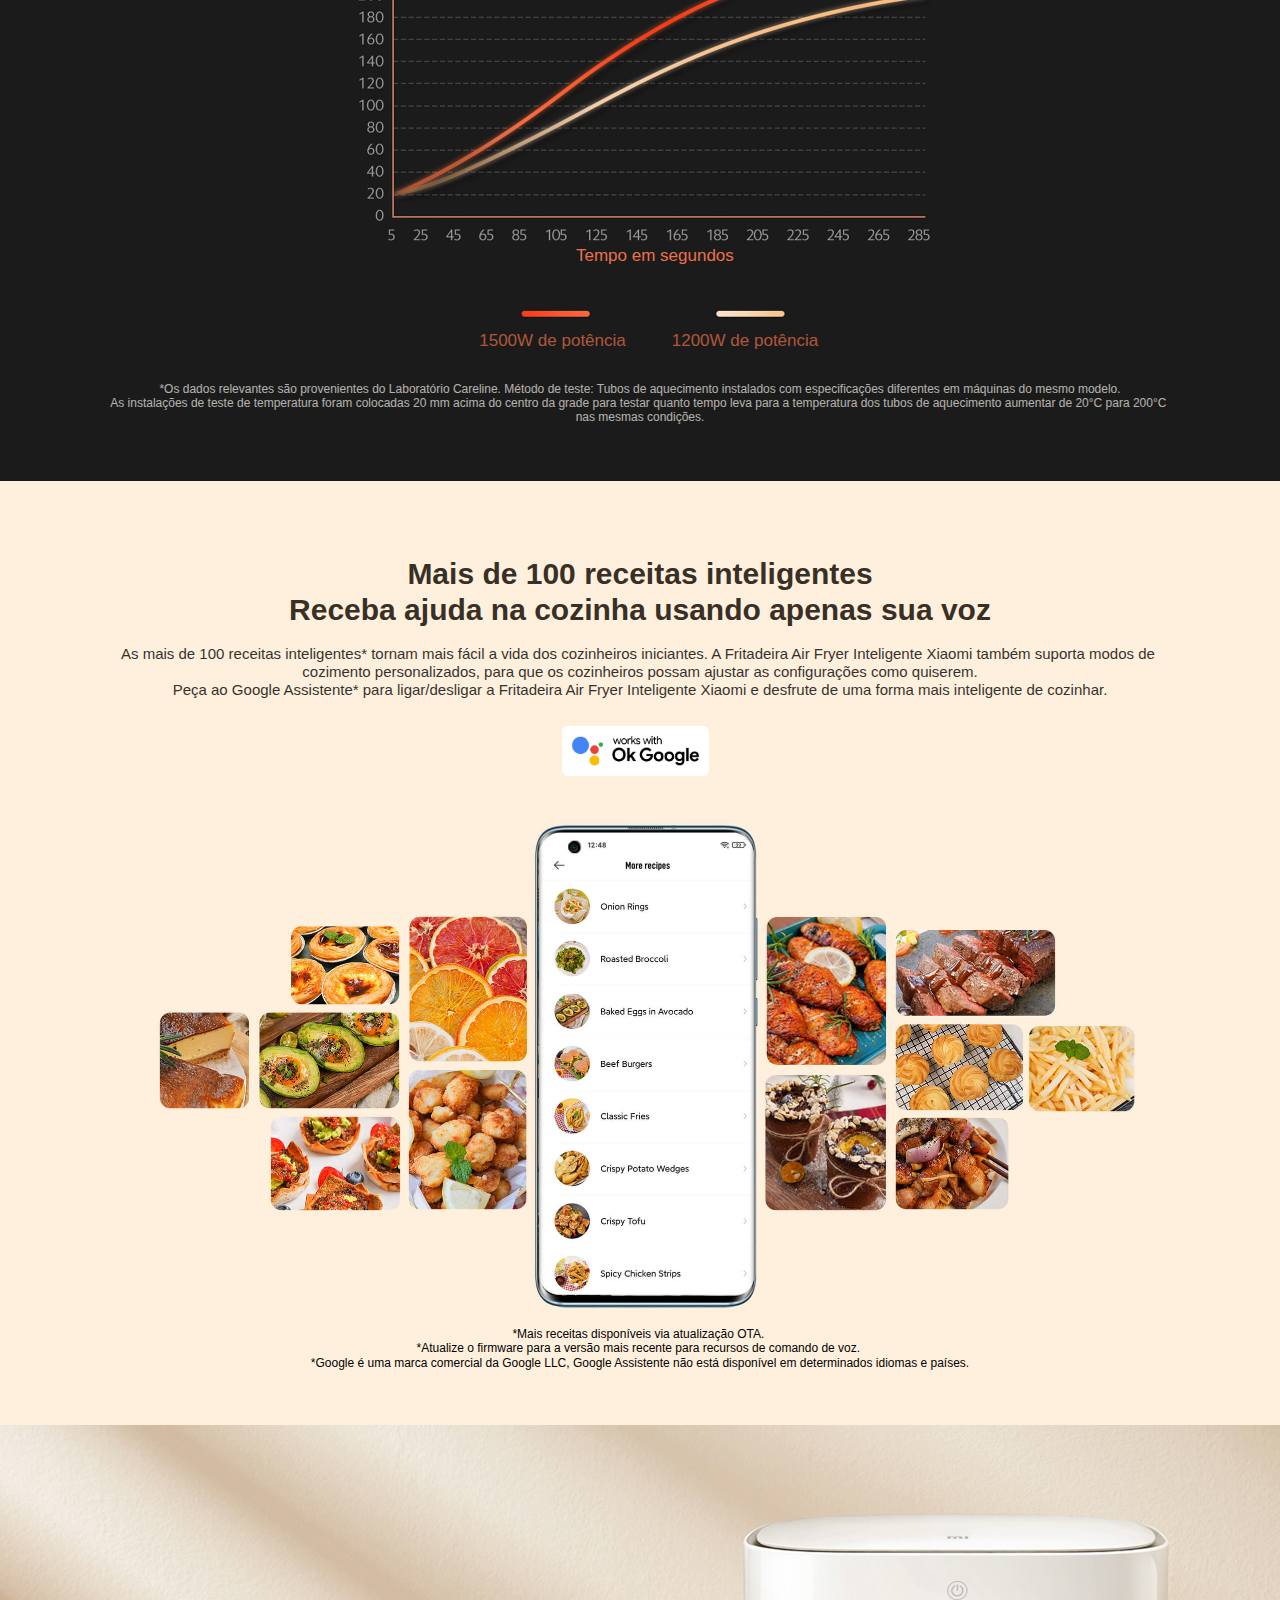
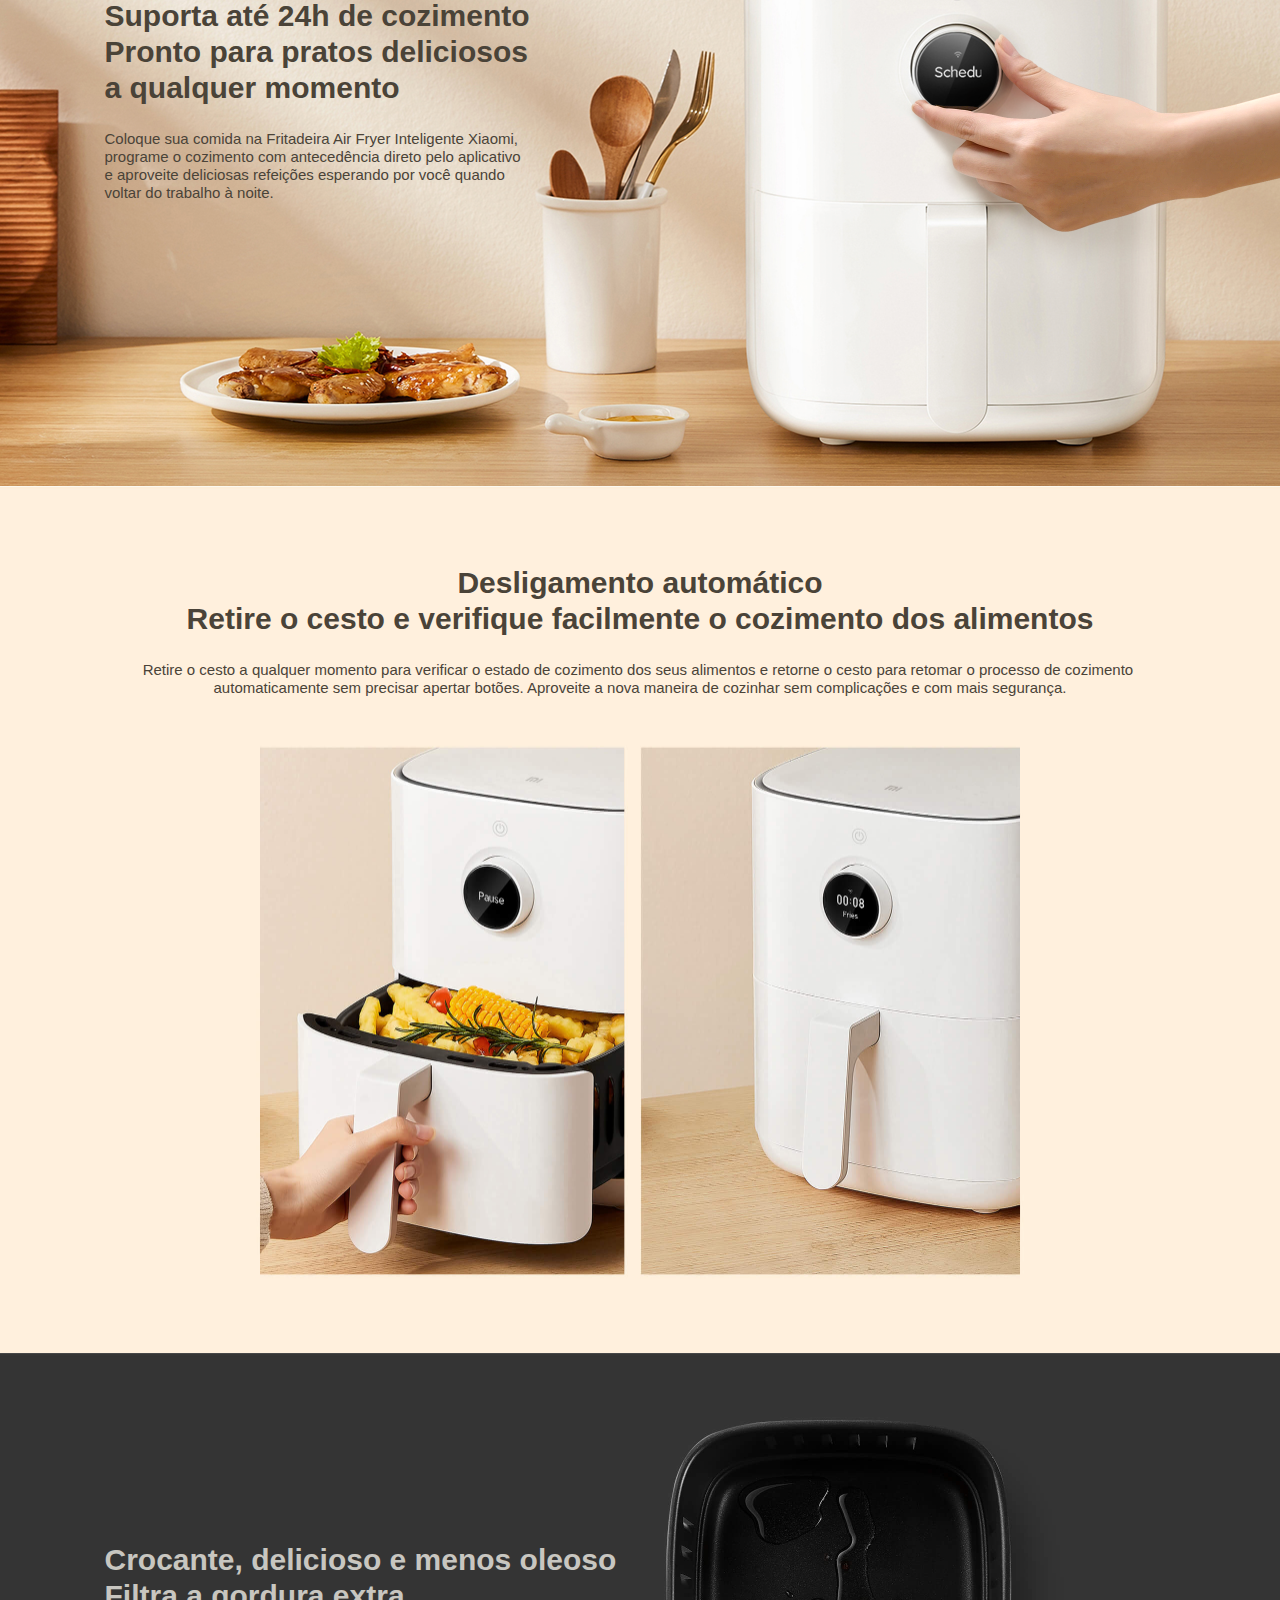
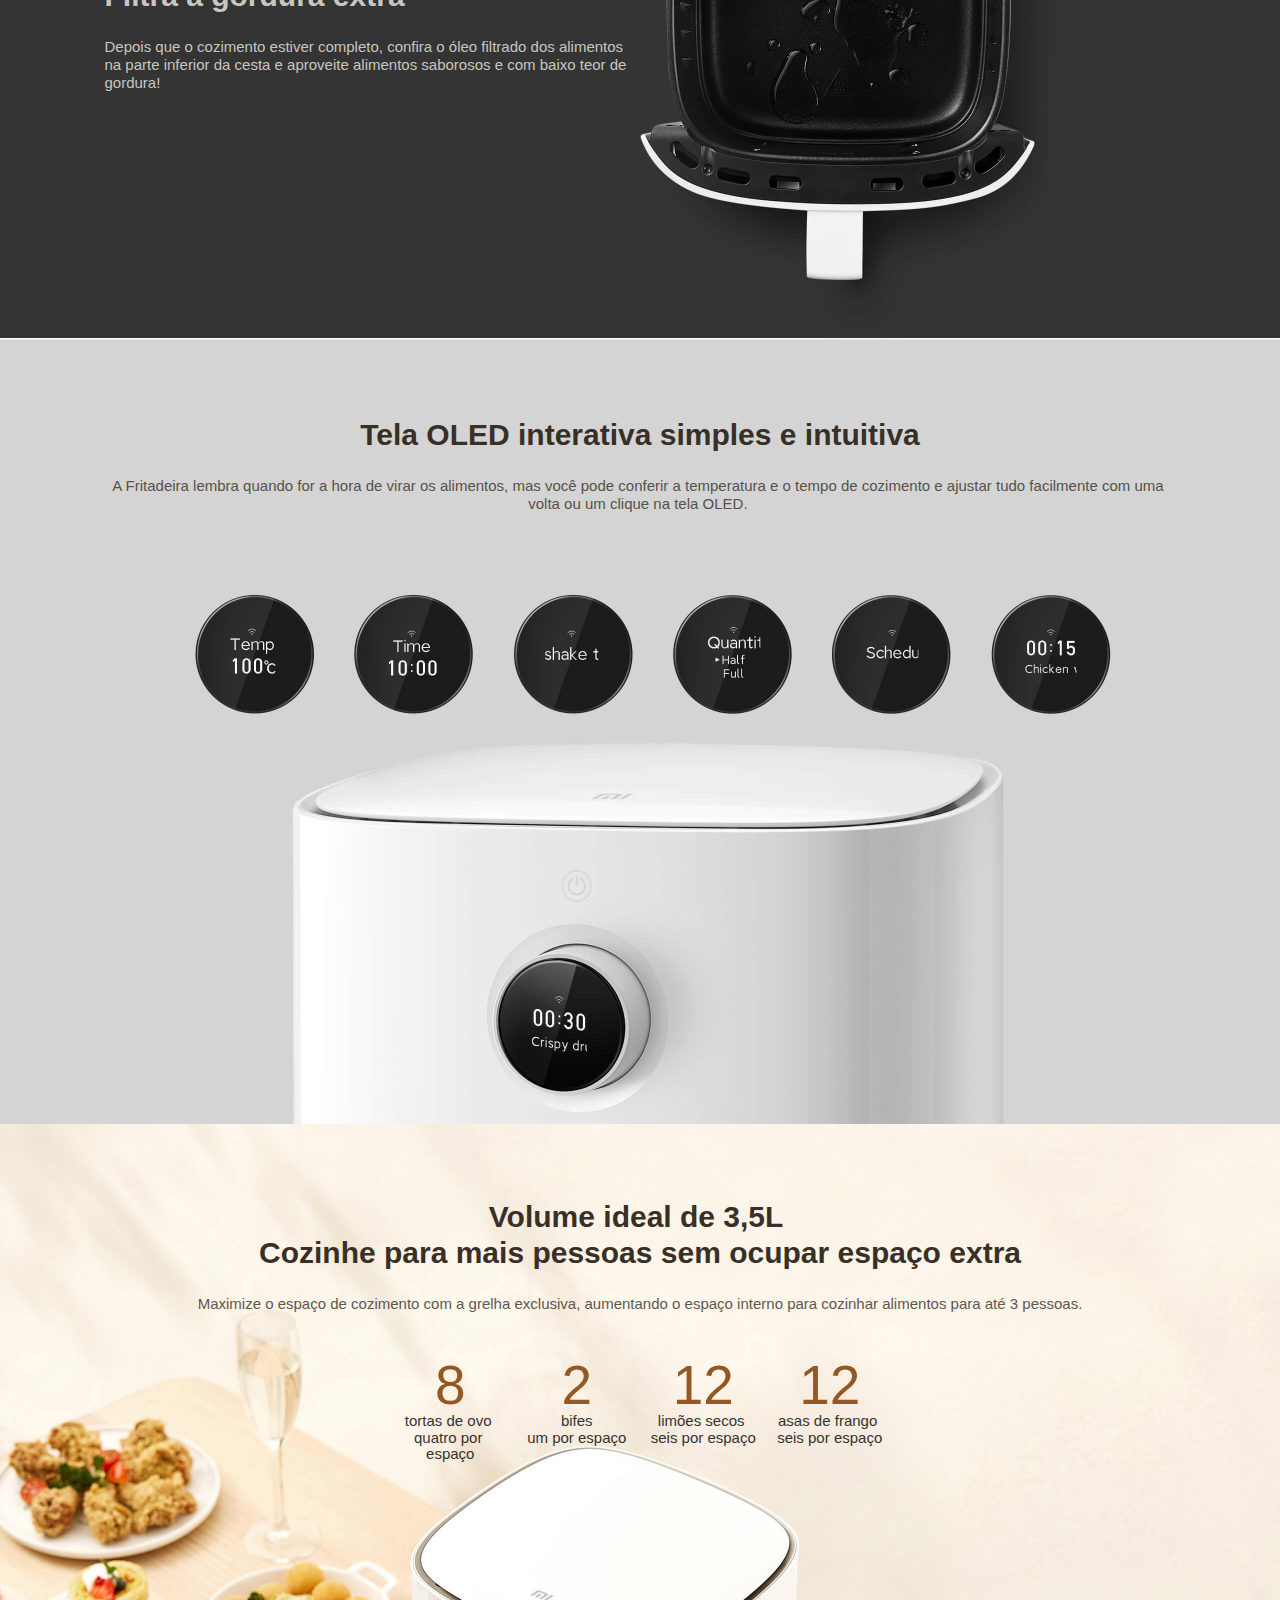
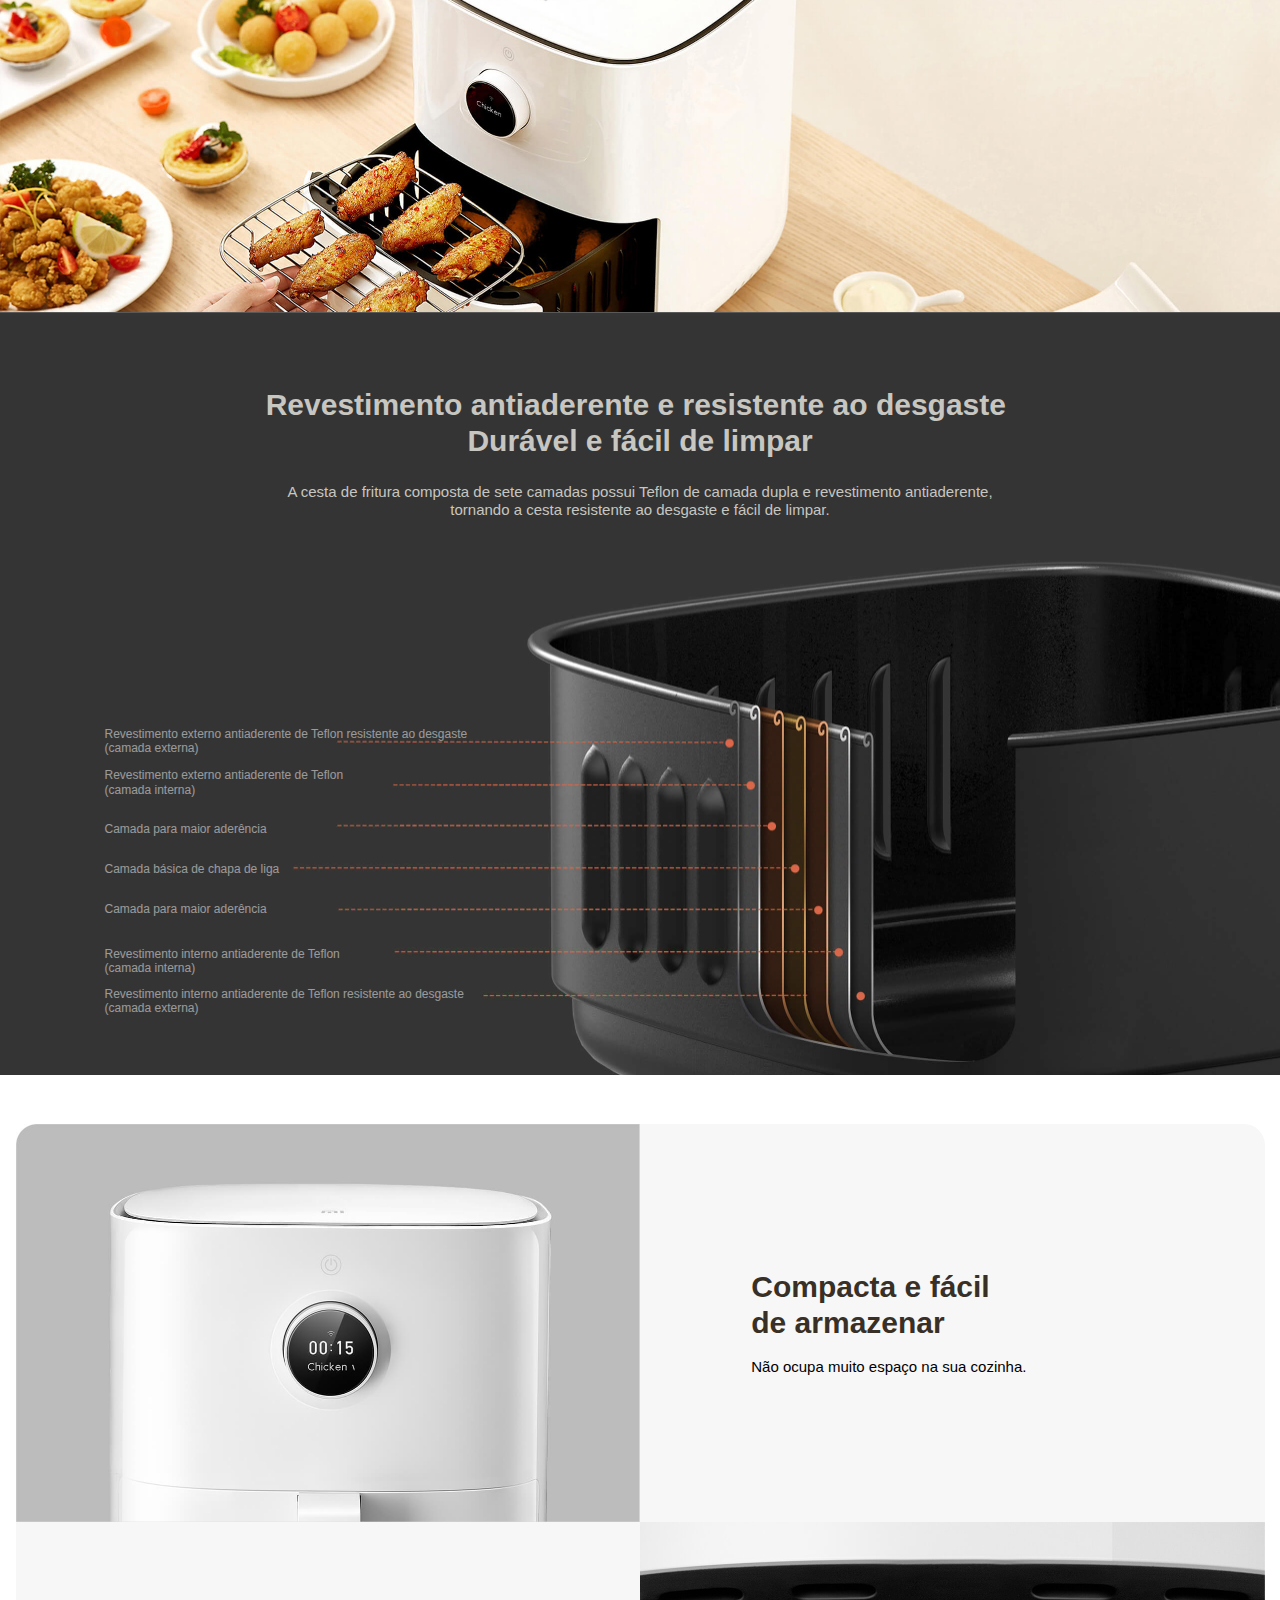
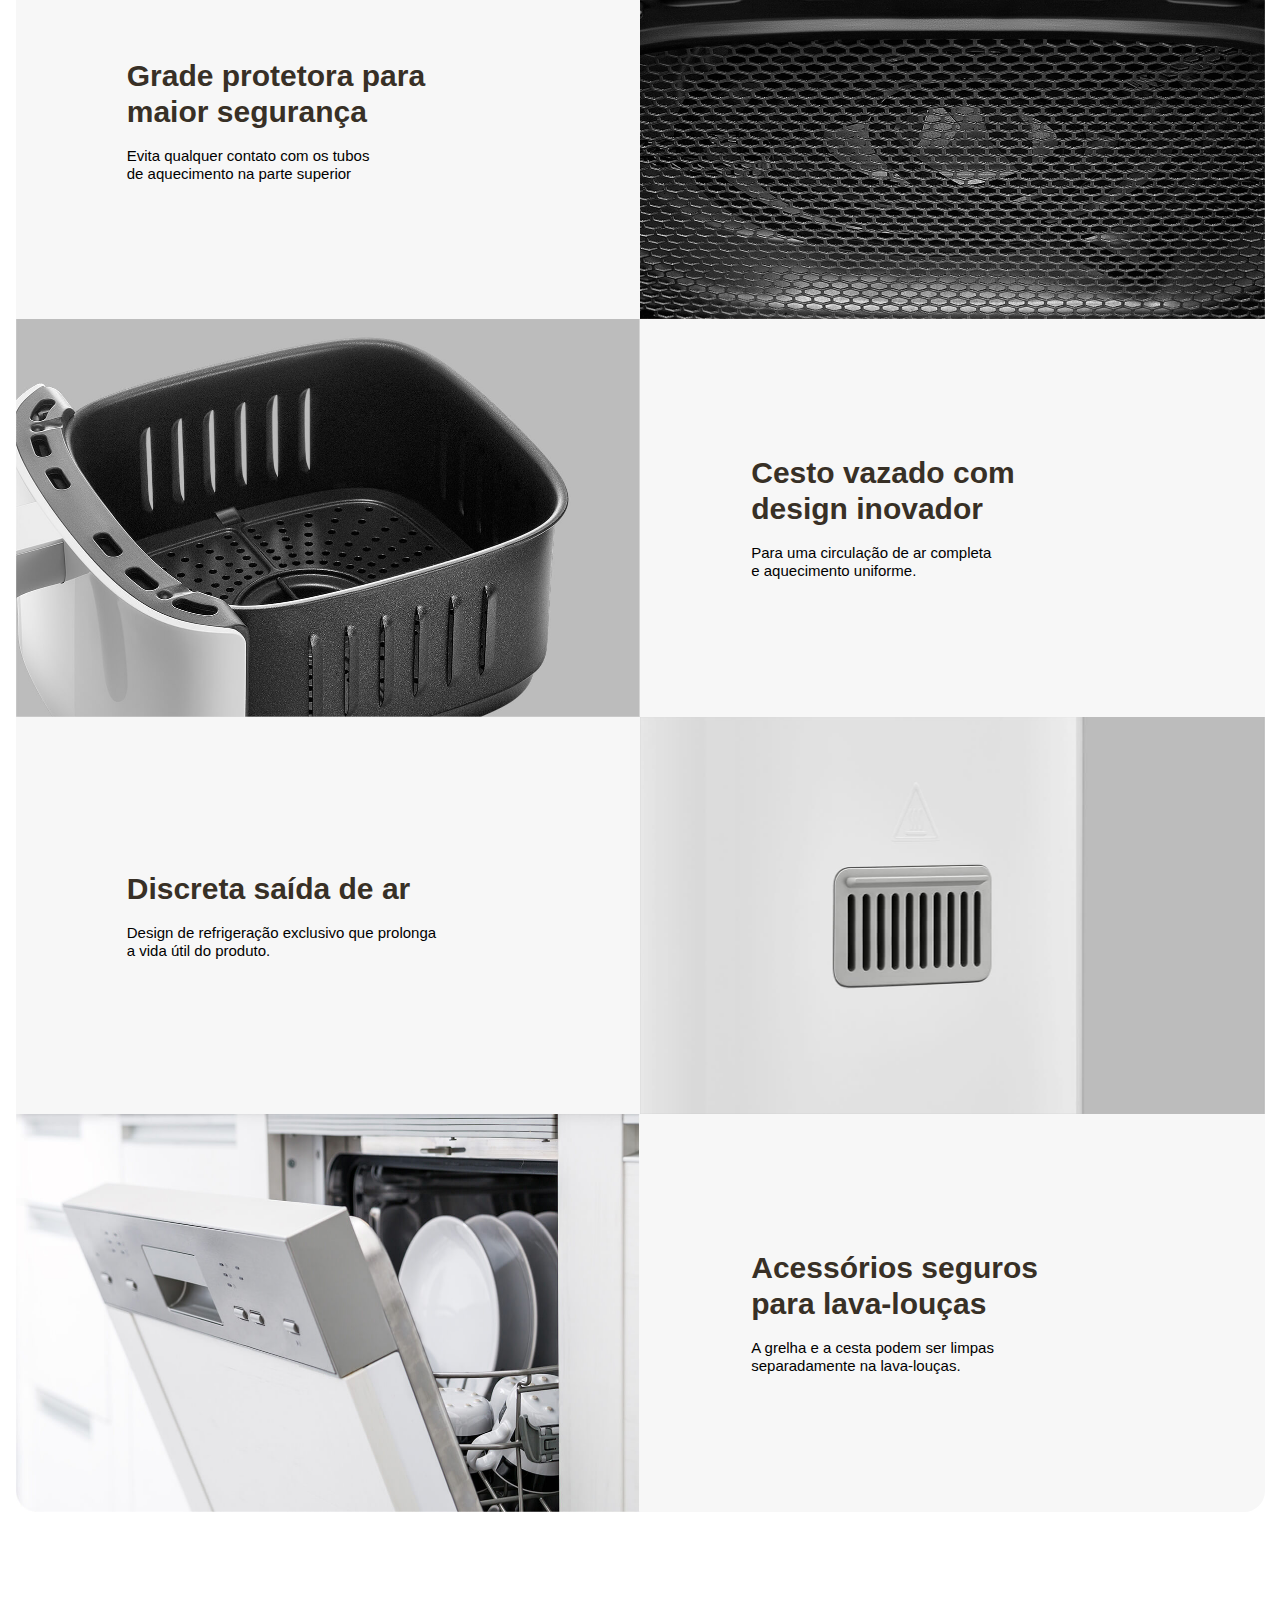
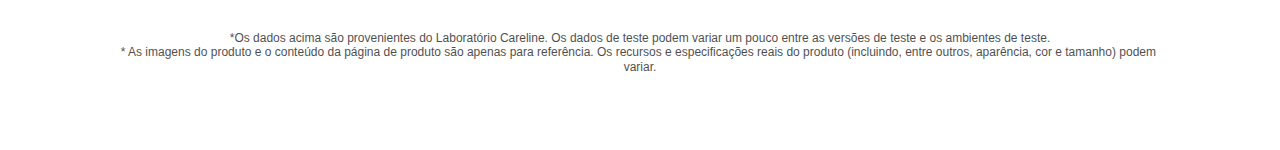
==== commit ec498787: "vs01" ====
--- a/index.html
+++ b/index.html
@@ -12,7 +12,7 @@
 <body data-ot-page="21" cz-shortcut-listen="true">
 
 <main class="overview-con">
-<div class="section section-01 lazy" data-type="bg" data-id="onwhrcb5ar" data-background-image="./assets/media/air-fryer_02.jpg" data-loaded="true" style="background-image: url(./assets/media/air-fryer_02.jpg);">
+<div class="section section-01 lazy" data-type="bg" data-id="onwhrcb5ar" data-background-image="./assets/media/air-fryer_02.jpg" data-loaded="true">
 
 <div class="header-title">
 <span data-key="name_1" class="xm-text name f88 f-regular c383026" data-type="text" data-id="vn65wcuub9">Fritadeira Air Fryer<br>Inteligente Xiaomi </span>
--- a/assets/css/main.css
+++ b/assets/css/main.css
@@ -1,4 +1,30 @@
-@import url(https://fonts.googleapis.com/css?family=Lato:400,700&display=swap);
+*{
+  margin:0;
+  padding: 0;
+}
+
+@font-face {font-family: CamphorPro-Light; src: url(//i01.appmifile.com/webfile/globalimg/products/pc/mi-note-10/CamphorPro-Light.woff) format("woff");}
+
+@font-face {font-family: CamphorPro-Regular; src: url(//i01.appmifile.com/webfile/globalimg/products/pc/mi-note-10/CamphorPro-Regular.woff) format("woff");}
+
+@font-face {font-family: CamphorPro-Bold; font-weight: 700; src: url(//i01.appmifile.com/webfile/globalimg/products/pc/mi-note-10/CamphorPro-Bold.woff) format("woff");}
+
+@font-face { font-family: CamphorPro-Thin; src: url(//i01.appmifile.com/webfile/globalimg/products/pc/mi-note-10/CamphorPro-Thin.woff) format("woff"), url(//i01.appmifile.com/webfile/globalimg/products/pc/mi-note-10/CamphorPro-Thin.svg#CamphorPro-Thin) format("svg");}
+
+@font-face {font-family: Camphor-Heavy; font-weight: 900; src: url(//i01.appmifile.com/webfile/globalimg/products/pc/mi-note-10/CamphorPro-Heavy.woff) format("woff"), url(//i01.appmifile.com/webfile/globalimg/products/pc/mi-note-10/CamphorPro-Heavy.svg#CamphorPro-Heavy) format("svg");}
+
+@font-face { font-family: CamphorPro-Medium; src: url(//i01.appmifile.com/webfile/globalimg/products/pc/mi-note-10/CamphorPro-Medium.woff) format("woff"), url(//i01.appmifile.com/webfile/globalimg/products/pc/mi-note-10/CamphorPro-Medium.svg#CamphorPro-Medium) format("svg");}
+
+@font-face {font-family: ProximaNova; font-style: normal; font-weight: 400; src: url(//s01.appmifile.com/css/fonts/proximanova/proxima-nova-regular.woff?p=) format("woff");}
+
+.f-heavy {font-family: Camphor-Heavy, sans-serif; font-weight: 900;}
+.f-regular {font-family: CamphorPro-Regular, sans-serif;}
+.f-light {font-family: CamphorPro-Light, sans-serif;}
+.f-bold {font-family: CamphorPro-Bold, sans-serif; font-weight: 700;}
+.f-medium {font-family: CamphorPro-Medium, sans-serif;}
+.f-thin {font-family: CamphorPro-Thin, sans-serif;}
+.f-nova {font-family: ProximaNova, sans-serif;}
+
 .overview-con {width: 100%;}
 .overview-con .f12 {font-size: 0.046875rem;}
 .overview-con .f14 {font-size: 0.054688rem;}
@@ -63,19 +89,11 @@
 .overview-con .c955822 {color: #955822;}
 .overview-con .cc8c6c0 {color: #c8c6c0;}
 
-.overview-con .o5 {
-  opacity: 0.5;
-}
-.overview-con .o7 {
-  opacity: 0.7;
-}
-.overview-con .o8 {
-  opacity: 0.8;
-}
-.overview-con .f125 {
-  font-size: 0.488281rem;
-  line-height: 1;
-}
+.overview-con .o5 {opacity: 0.5;}
+.overview-con .o7 {opacity: 0.7;}
+.overview-con .o8 {opacity: 0.8;}
+.overview-con .f125 {font-size: 0.488281rem;line-height: 1;}
+
 .overview-con .circle-text {
   align-items: center;
   background-color: #955822;
@@ -90,6 +108,7 @@
   margin-left: 0.097656rem;
   padding: 0 0.078125rem;
 }
+
 .overview-con .section {
   background-repeat: no-repeat;
   background-size: cover;
@@ -109,6 +128,7 @@
   flex-direction: column;
   height: 5.171875rem;
   padding: 1rem 0 0 1.550781rem;
+  background-image: url('..//media/air-fryer_02.jpg');
 }
 .overview-con .section-01 .header-title {
   align-items: center;
@@ -558,3536 +578,38 @@
 .overview-con .section-foot .xm-text {
   width: 100%;
 }
-.edit-section {
-  color: #424242;
-  font-size: 20px;
-  font-weight: 500;
-  margin-bottom: 20px;
-  padding: 0 30px;
-}
-.xm-price--origin {
-  font-size: 0.6em;
-  text-decoration: line-through;
-}
-.xm-price .xm-price__from,
-.xm-price .xm-price__label,
-.xm-price .xm-price__sNum {
-  margin: 0 3px;
-}
-.xm-price span:first-child {
-  margin-left: 0;
-}
-.xm-price span:last-child {
-  margin-right: 0;
-}
-.xm-price .xm-price--sale .xm-price__label,
-.xm-price .xm-price--sale .xm-price__sNum {
-  margin: 0 3px;
-}
-.xm-price .xm-price--sale span:first-child {
-  margin-left: 0;
-}
-.xm-price .xm-price--sale span:last-child {
-  margin-right: 0;
-}
-.text_container--title {
-  color: #424242;
-  font-size: 16px;
-  font-weight: 500;
-  line-height: 22px;
-  margin: 20px 0 12px;
-}
-.text_container--font {
-  align-items: center;
-  display: flex;
-  margin-bottom: 20px;
-}
-.text_container--pos {
-  display: flex;
-  justify-content: space-between;
-}
-.text_container .img-label {
-  background-image: url(https://cnbj1.fds.api.xiaomi.com/mi-com-product/assets/icon.png);
-  background-position: -76px 0;
-  display: inline-block;
-  height: 22px;
-  margin-right: 20px;
-  vertical-align: middle;
-  width: 26px;
-}
-.text_container .text-label {
-  color: #999;
-  font-size: 14px;
-  line-height: 20px;
-  margin-right: 20px;
-}
-.text_container .btn-container {
-  margin-top: 20px;
-  text-align: right;
-}
-.text_container .eye {
-  background-image: url(https://cnbj1.fds.api.xiaomi.com/mi-com-product/assets/icon.png);
-  background-position: -74px -22px;
-  cursor: pointer;
-  display: inline-block;
-  height: 30px;
-  margin-left: 160px;
-  width: 24px;
-}
-.text_container .eye.open {
-  background-position: -75px -47px;
-}
-.text_container .tips {
-  color: #c9c9c9;
-  font-size: 14px;
-  font-weight: 400;
-  margin: 10px 0 0 45px;
-}
-.text_container .pos-item {
-  font-size: 14px;
-}
-.edit-input {
-  border: 1px solid #ddd;
-  border-radius: 6px;
-  height: 40px;
-  text-align: center;
-  width: 110px;
-}
-
-.xm-btn {
-  background: #1890ff;
-  border-radius: 6px;
-  color: #fff;
-  cursor: pointer;
-  display: inline-block;
-  position: relative;
-  text-align: center;
-  vertical-align: middle;
-}
-.xm-btn.gray {
-  background: #cdcdcd;
-}
-.xm-btn__text {
-  display: inline-block;
-  overflow: hidden;
-  text-overflow: ellipsis;
-  vertical-align: bottom;
-  width: 100%;
-}
-.xm-btn-primary {
-  background: #1890ff;
-  color: #fff;
-}
-.xm-btn-normal {
-  background: #cdcdcd;
-  color: #fff;
-}
-.xm-btn-link {
-  background: #cdcdcd;
-  color: #424242;
-}
-.xm-btn-link:hover {
-  color: #1890ff;
-}
-.xm-btn-line {
-  background: #fff;
-  border: 1px solid #1890ff;
-  color: #424242;
-}
-.xm-btn-small {
-  font-size: 14px;
-  height: 32px;
-  line-height: 32px;
-  width: 88px;
-}
-.xm-btn-middle {
-  font-size: 16px;
-  height: 40px;
-  line-height: 40px;
-  width: 160px;
-}
-.xm-btn-large {
-  font-size: 16px;
-  height: 48px;
-  line-height: 48px;
-  width: 240px;
-}
-.specs-con {
-  background-color: #fff;
-  padding-bottom: 200px;
-  width: 100%;
-}
-.specs-con .f12 {
-  font-size: 12px;
-}
-.specs-con .f14 {
-  font-size: 14px;
-}
-.specs-con .f16 {
-  font-size: 16px;
-}
-.specs-con .f18 {
-  font-size: 18px;
-}
-.specs-con .f20 {
-  font-size: 20px;
-}
-.specs-con .f22 {
-  font-size: 22px;
-}
-.specs-con .f24 {
-  font-size: 24px;
-}
-.specs-con .f28 {
-  font-size: 28px;
-}
-.specs-con .f30 {
-  font-size: 30px;
-}
-.specs-con .f32 {
-  font-size: 32px;
-}
-.specs-con .f36 {
-  font-size: 36px;
-}
-.specs-con .f40 {
-  font-size: 40px;
-}
-.specs-con .f46 {
-  font-size: 46px;
-}
-.specs-con .f48 {
-  font-size: 48px;
-}
-.specs-con .f50 {
-  font-size: 50px;
-}
-.specs-con .f56 {
-  font-size: 56px;
-}
-.specs-con .f60 {
-  font-size: 60px;
-}
-.specs-con .f64 {
-  font-size: 64px;
-}
-.specs-con .f70 {
-  font-size: 70px;
-}
-.specs-con .f72 {
-  font-size: 72px;
-}
-.specs-con .f76 {
-  font-size: 76px;
-}
-.specs-con .f80 {
-  font-size: 80px;
-}
-.specs-con .f90 {
-  font-size: 90px;
-}
-.specs-con .f100 {
-  font-size: 100px;
-}
-.specs-con .f110 {
-  font-size: 110px;
-}
-.specs-con .f120 {
-  font-size: 120px;
-}
-.specs-con .f130 {
-  font-size: 130px;
-}
-.specs-con .f140 {
-  font-size: 140px;
-}
-.specs-con .f148 {
-  font-size: 148px;
-}
-.specs-con .f150 {
-  font-size: 150px;
-}
-.specs-con .c323232 {
-  color: #323232;
-}
-.specs-con .c646464 {
-  color: #646464;
-}
-.specs-con .section-title {
-  line-height: 1.1;
-  margin-right: 41px;
-  width: 278px;
-}
-.specs-con .right-box {
-  flex: 1;
-}
-.specs-con .text-sec {
-  align-items: flex-start;
-  display: flex;
-}
-.specs-con .text-sec:nth-child(n + 2) {
-  margin-top: 26px;
-}
-.specs-con .text-sec .f-medium {
-  margin-right: 14px;
-  width: 278px;
-}
-.specs-con .text-sec .f-light {
-  width: 278px;
-}
-.specs-con .section {
-  border-bottom: 1px solid rgba(0, 0, 0, 0.16);
-  box-sizing: border-box;
-  margin: 0 auto;
-  width: 1226px;
-}
-.specs-con .section-s1 {
-  padding: 100px 0 106px 313px;
-}
-.specs-con .section-s1 .image {
-  height: 270px;
-  width: 212px;
-}
-.specs-con .section-s2,
-.specs-con .section-s3 {
-  align-items: flex-start;
-  display: flex;
-  padding: 90px 0;
-}
-.specs-con .section-s3 {
-  border-bottom: unset;
-}
-.xm-page-area_mobile {
-  overflow-x: hidden;
-  padding-bottom: 4.166667rem;
-}
-.xm-page-area_mobile.review-tab {
-  height: 3.125rem;
-}
-.xm-page-area_mobile .drag-tip {
-  color: #ddd;
-  font-size: 0.875rem;
-  height: 0;
-  margin: 0.75rem;
-  overflow: hidden;
-  position: relative;
-  text-align: center;
-}
-.xm-page-area_mobile .drag-tip:before {
-  content: "\e7be";
-  display: inline-block;
-  font-size: 0.833333rem;
-  padding: 0 0.208333rem;
-  transition: 0.3s;
-}
-.xm-page-area_mobile .drag-tip.to-release:before {
-  padding-right: unset;
-  transform: rotate(180deg);
-}
-
-.navigation-container.navigation-container--desktop {
-  background: var(--background-light);
-  height: 88px;
-  position: relative;
-}
-.navigation-container--desktop .navigation {
-  align-items: center;
-  background: var(--background-light);
-  display: flex;
-  font-size: 16px;
-  height: 88px;
-  left: 0;
-  position: absolute;
-  right: 0;
-  transition: height 0.4s ease;
-  z-index: 2;
-}
-.navigation-container--desktop .navigation:before {
-  background: var(--divider-base);
-  content: "";
-  display: none;
-  height: 1px;
-  left: 0;
-  position: absolute;
-  right: 0;
-  top: 88px;
-}
-.navigation-container--desktop .navigation.navigation--expand {
-  box-shadow: 0 3px 4px rgba(0, 0, 0, 0.18);
-  height: 330px;
-}
-.navigation-container--desktop .navigation.navigation--expand:before {
-  display: block;
-}
-.navigation-container--desktop .navigation .navigation__static {
-  align-items: center;
-  display: flex;
-  justify-content: space-between;
-  left: 0;
-  position: absolute;
-  right: 0;
-  top: 0;
-}
-.navigation-container--desktop .navigation .navigation__left {
-  align-items: center;
-  display: flex;
-  flex: 1;
-}
-.navigation-container--desktop
-  .navigation
-  .navigation__left.navigation__left--without-search {
-  justify-content: space-between;
-  width: 100%;
-}
-.navigation-container--desktop .navigation .navigation__right {
-  flex-basis: 200px;
-  margin-left: 10px;
-}
-.navigation-container--desktop .navigation .nav-group {
-  align-items: center;
-  display: flex;
-  flex: 1;
-  height: 88px;
-  justify-content: flex-end;
-}
-.navigation-container--desktop .navigation .navigation__curtain {
-  align-items: flex-end;
-  display: flex;
-  height: 0;
-  left: 0;
-  overflow: hidden;
-  position: absolute;
-  right: 0;
-  top: 88px;
-  transition: height 0.4s ease;
-}
-.navigation-container--desktop .navigation .navigation__curtain-wrap {
-  width: 100%;
-}
-.navigation-container--desktop .navigation .navigation__curtain-expand {
-  height: 242px;
-}
-.navigation-container--desktop .navigation .navigation-item__title {
-  color: var(--content-contrast-variant);
-  cursor: default;
-  display: inline-block;
-  font-size: 14px;
-  font-weight: 600;
-  margin: 0 20px;
-  text-align: center;
-  transition: color 0.4s ease;
-  white-space: nowrap;
-}
-.navigation-container--desktop .navigation .navigation-item__title:hover {
-  color: var(--primary-base);
-}
-.navigation-container--desktop .navigation .navigation-item__list {
-  left: 0;
-  margin: 0;
-  position: absolute;
-  top: 88px;
-  width: 100%;
-  z-index: 2;
-}
-.navigation-container--desktop .navigation .navigation-item__list-group {
-  align-items: center;
-  display: flex;
-  height: 242px;
-  overflow: hidden;
-  transition: all 0.4s ease;
-}
-.navigation-container--desktop .navigation .navigation-item__child {
-  text-align: center;
-  width: 204px;
-}
-.navigation-container--desktop .navigation .navigation-item__child-img {
-  display: block;
-}
-.navigation-container--desktop .navigation .navigation-item__child-img img {
-  height: 140px;
-  width: 140px;
-}
-.navigation-container--desktop .navigation .navigation-item__child-title {
-  color: var(--title-base);
-  display: block;
-  font-size: 16px;
-  line-height: 24px;
-}
-.navigation-container--desktop .navigation .navigation-item__child-price {
-  color: var(--primary-base);
-  display: block;
-  font-size: 14px;
-  line-height: 21px;
-}
-
-.entry {
-  background-color: var(--background-secondary-variant-2);
-  color: var(--secondary-variant);
-  position: relative;
-}
-.entry .container {
-  display: flex;
-  justify-content: space-between;
-}
-.entry__dropdown-item {
-  height: 30px;
-  line-height: 30px;
-  padding-left: 20px;
-  padding-right: 20px;
-}
-.entry__dropdown-item a {
-  align-items: center;
-  display: inline-flex;
-  height: 100%;
-  width: 100%;
-}
-.entry__dropdown-item i {
-  background-color: #f23835;
-  border-radius: 4px;
-  display: inline-block;
-  height: 8px;
-  margin-left: 4px;
-  width: 8px;
-}
-.entry__dropdown-item:hover {
-  background: var(--background-base-variant-4);
-}
-.entry__item {
-  cursor: pointer;
-  display: inline-block;
-  height: 40px;
-  line-height: 40px;
-  padding: 0 20px;
-  position: relative;
-  text-transform: uppercase;
-}
-.entry__item-notice {
-  color: #f14d4d;
-  margin-left: 5px;
-}
-.entry__item a {
-  color: var(--link-dark);
-  font-size: 12px;
-}
-.entry__item a:hover {
-  color: var(--link-light-variant-2);
-}
-.entry__item:before {
-  background-color: var(--background-secondary-variant);
-  content: "";
-  height: 12px;
-  left: 0;
-  margin-top: -6px;
-  position: absolute;
-  top: 50%;
-  width: 1px;
-}
-.entry__item:first-child:before {
-  display: none;
-}
-.entry__left {
-  align-items: center;
-  display: flex;
-  justify-content: flex-start;
-}
-.entry__left .entry__item:first-child {
-  padding-left: 0;
-}
-.entry__right {
-  align-items: center;
-  color: var(--link-dark);
-  display: flex;
-  font-size: 0;
-  justify-content: flex-end;
-}
-.entry__right > *,
-.entry__right span.limit-width {
-  display: inline-block;
-  vertical-align: middle;
-}
-.entry__right span.limit-width {
-  max-width: 75px;
-  overflow: hidden;
-  text-overflow: ellipsis;
-  white-space: nowrap;
-}
-.entry__dropdown-list {
-  box-shadow: none;
-  height: 0;
-  left: 0;
-  overflow: hidden;
-  position: absolute;
-  top: 40px;
-  transition: all 0.2s;
-  z-index: 3;
-}
-.entry__item_pull i {
-  display: inline-block;
-  font-size: 10px;
-  line-height: 39px;
-  margin-left: 7px;
-  vertical-align: middle;
-}
-.entry__item_pull:hover {
-  background: var(--background-dialog-content);
-}
-.entry__item_pull:hover a {
-  color: var(--title-base);
-}
-.entry__item_pull:hover:before {
-  display: none;
-}
-.entry__item_pull:hover > a:hover {
-  color: var(--primary-base);
-}
-.entry__item_pull:hover .entry__dropdown-list {
-  background: var(--background-dialog-content);
-  box-shadow: 0 3px 4px rgba(0, 0, 0, 0.18);
-  height: auto;
-  padding: 7px 0;
-  width: 200px;
-}
-.entry__item_pull:hover .entry__dropdown-item {
-  position: relative;
-}
-.entry__item_pull:hover .entry__dropdown-item a:hover {
-  color: var(--primary-base);
-}
-.entry__item_pull:hover .entry__dropdown-item.active a:after {
-  background-color: #f23835;
-  border-radius: 4px;
-  content: "";
-  display: inline-block;
-  height: 8px;
-  margin-left: 4px;
-  width: 8px;
-}
-
-.minicart {
-  font-size: medium;
-  padding: 0 20px;
-  position: relative;
-}
-.minicart a.entry__item {
-  font-size: 12px;
-  height: 40px;
-  line-height: 40px;
-  padding: 0;
-  text-transform: uppercase;
-}
-.minicart:before {
-  background-color: var(--background-secondary-variant);
-  content: "";
-  height: 12px;
-  left: 0;
-  margin-top: -6px;
-  position: absolute;
-  top: 50%;
-  width: 1px;
-}
-.minicart i {
-  display: inline-block;
-  font-size: 18px;
-  line-height: 1;
-  margin-right: 7px;
-  padding-top: 2px;
-  vertical-align: middle;
-}
-.minicart i.icon-cart-full-24 {
-  padding-top: 0;
-}
-.minicart__panel {
-  box-shadow: none;
-  max-height: 0;
-  overflow: hidden;
-  position: absolute;
-  right: 0;
-  top: 40px;
-  width: 322px;
-  z-index: 3;
-}
-.minicart:hover,
-.minicart__panel {
-  background: var(--background-dialog-content);
-  transition: all 0.3s ease;
-}
-.minicart:hover {
-  color: var(--title-base);
-}
-.minicart:hover:before {
-  display: none;
-}
-.minicart:hover a.entry__item {
-  color: var(--title-base);
-}
-.minicart:hover a.entry__item:hover {
-  color: var(--primary-base);
-}
-.minicart:hover .minicart__panel {
-  box-shadow: 0 3px 4px rgba(0, 0, 0, 0.18);
-  max-height: 450px;
-}
-.minicart__wrapper {
-  display: flex;
-  flex-flow: column nowrap;
-  max-height: 450px;
-}
-.minicart__wrapper .mi-loading {
-  padding: 36px 0;
-}
-.minicart .empty-text {
-  color: var(--content-light);
-  font-size: 14px;
-  font-weight: 600;
-  line-height: 1;
-  padding: 40px 0;
-  text-align: center;
-}
-.minicart__good-list {
-  overflow: auto;
-  padding-top: 10px;
-}
-.minicart__good-item {
-  border-top: 1px solid var(--border-light-variant-5);
-  margin: 10px 16px;
-  overflow: hidden;
-  padding-top: 10px;
-  position: relative;
-}
-.minicart__good-item:first-child {
-  border-top: none;
-}
-.minicart__good-item .item__img-wrap {
-  float: left;
-  height: 60px;
-  margin-right: 20px;
-  overflow: hidden;
-  width: 60px;
-}
-.minicart__good-item .item__img {
-  font-size: 12px;
-  height: 60px;
-  object-fit: contain;
-  width: 60px;
-}
-.minicart__good-item .item__name-wrap {
-  float: left;
-  line-height: 18px;
-  margin-top: 6px;
-  text-align: left;
-  width: 190px;
-}
-.minicart__good-item .item__name {
-  color: var(--content-light);
-  font-size: 14px;
-  font-weight: 600;
-  text-transform: none;
-}
-.minicart__good-item .item__name:hover {
-  color: var(--primary-base);
-}
-.minicart__good-item .item__price {
-  color: var(--primary-base);
-  float: left;
-  font-size: 14px;
-  line-height: 30px;
-}
-.minicart__good-item .item__remove {
-  color: var(--link-base);
-  display: none;
-  font-size: 20px;
-  font-style: normal;
-  font-weight: 400;
-  line-height: 1;
-  position: absolute;
-  right: 5px;
-  text-decoration: none;
-  top: 15px;
-}
-.minicart__good-item .item__remove:hover {
-  color: var(--content-dark);
-}
-.minicart__good-item:hover .item__remove {
-  cursor: pointer;
-  display: block;
-}
-.minicart__summary {
-  background: var(--background-dialog-content-2);
-  padding: 0 16px 16px;
-}
-.minicart__summary-info {
-  display: flex;
-  font-size: 14px;
-  font-weight: 600;
-  justify-content: space-between;
-  line-height: 70px;
-}
-.minicart__summary-total {
-  color: var(--content-light-variant);
-}
-.minicart__summary-price {
-  color: var(--primary-base);
-}
-.minicart__summary a.go-cart {
-  background: var(--background-primary);
-  box-sizing: border-box;
-  color: var(--link-light-variant);
-  cursor: pointer;
-  display: block;
-  font-size: 14px;
-  font-weight: 600;
-  height: 38px;
-  line-height: 38px;
-  margin: 0;
-  padding: 0;
-  text-align: center;
-  text-transform: uppercase;
-  transition: all 0.2s;
-  width: 100%;
-}
-.minicart__summary a.go-cart:focus {
-  outline: none;
-}
-.minicart__summary a.go-cart:hover {
-  background-color: var(--background-primary-hover);
-}
-.mi-loading.mi-loading--desktop {
-  align-items: center;
-  display: flex;
-  flex-grow: 1;
-  justify-content: center;
-  width: 100vw;
-}
-.mi-loading.mi-loading--desktop .mi-loading__animation {
-  animation-delay: 0s;
-  background: var(--background-loader);
-  height: 20px;
-  margin: 0 auto;
-  overflow: visible;
-  position: relative;
-  transform: scale(1);
-  transition: background-color 0.25s ease;
-  width: 4px;
-}
-.mi-loading.mi-loading--desktop .mi-loading__animation,
-.mi-loading.mi-loading--desktop .mi-loading__animation:after,
-.mi-loading.mi-loading--desktop .mi-loading__animation:before {
-  animation-direction: alternate-reverse;
-  animation-duration: 0.3s;
-  animation-iteration-count: infinite;
-  animation-name: loader;
-  animation-timing-function: linear;
-  transform-origin: 50% 50%;
-}
-.mi-loading.mi-loading--desktop .mi-loading__animation:after,
-.mi-loading.mi-loading--desktop .mi-loading__animation:before {
-  background-color: var(--background-loader);
-  content: "";
-  height: 20px;
-  left: 50%;
-  position: absolute;
-  top: 50%;
-  transition: background-color 0.25s ease;
-  width: 4px;
-}
-.mi-loading.mi-loading--desktop .mi-loading__animation:before {
-  animation-delay: 0.25s;
-  margin: -10px 0 0 -10px;
-  transform: scaleY(0.3);
-}
-.mi-loading.mi-loading--desktop .mi-loading__animation:after {
-  animation-delay: 0.5s;
-  margin: -10px 0 0 6px;
-  transform: scaleY(0.5);
-}
-.mi-loading.mi-loading--desktop .mi-loading__animation--white,
-.mi-loading.mi-loading--desktop .mi-loading__animation--white:after,
-.mi-loading.mi-loading--desktop .mi-loading__animation--white:before {
-  background: var(--background-light);
-}
-.mi-loading.mi-loading--desktop .mi-loading__animation--gray,
-.mi-loading.mi-loading--desktop .mi-loading__animation--gray:after,
-.mi-loading.mi-loading--desktop .mi-loading__animation--gray:before {
-  background: rgba(0, 0, 0, 0.3);
-}
-@keyframes loader {
-  0% {
-    opacity: 0.2;
-    transform: scaleY(0.5);
-  }
-  to {
-    opacity: 1;
-    transform: scale(1);
-  }
-}
-.mi-loading.mi-loading--desktop.mi-loading--scroll {
-  height: auto;
-  margin: 40px 0;
-  width: 100%;
-}
-.mi-loading.mi-loading--desktop.mi-loading--scroll .mi-loading__animation,
-.mi-loading.mi-loading--desktop.mi-loading--scroll .mi-loading__animation:after,
-.mi-loading.mi-loading--desktop.mi-loading--scroll
-  .mi-loading__animation:before {
-  height: 20px;
-  width: 4px;
-}
-.mi-loading.mi-loading--desktop.mi-loading--scroll
-  .mi-loading__animation:before {
-  margin: -10px 0 0 -10px;
-}
-.mi-loading.mi-loading--desktop.mi-loading--scroll
-  .mi-loading__animation:after {
-  margin: -10px 0 0 6px;
-}
-.mi-loading.mi-loading--desktop.mi-loading--inner {
-  height: 100%;
-  width: 100%;
-}
-.mi-loading.mi-loading--desktop.mi-loading--mask {
-  background-color: var(--background-mask-a65);
-  height: 100vh;
-  left: 0;
-  position: fixed;
-  top: 0;
-  width: 100vw;
-  z-index: 99;
-}
-.mi-loading.mi-loading--desktop.mi-loading--mask .mi-loading__animation {
-  position: absolute;
-}
-.mi-loading.mi-loading--desktop.mi-loading--mask .mi-loading__title {
-  color: var(--content-light);
-  font-size: 18px;
-  line-height: 1;
-  margin: auto -100%;
-  padding-top: 90px;
-  text-align: center;
-  user-select: none;
-}
-
-.error-boundary.error-boundary--desktop {
-  align-items: center;
-  display: flex;
-  flex-flow: column nowrap;
-  flex-grow: 1;
-  flex-shrink: 0;
-  font-size: medium;
-  justify-content: center;
-}
-.error-boundary.error-boundary--desktop .error-boundary + .footer {
-  padding-top: 50px;
-}
-.error-boundary.error-boundary--desktop .error-boundary__image {
-  background-image: url(//i01.appmifile.com/webfile/globalimg/frontend/m/error_page.png);
-  background-position: top;
-  background-repeat: no-repeat;
-  background-size: contain;
-  margin-bottom: 24px;
-  width: 420px;
-}
-.error-boundary.error-boundary--desktop .error-boundary__info {
-  bottom: 0;
-  color: var(--content-light);
-  font-size: 20px;
-  font-weight: 400;
-  line-height: 24px;
-  margin-top: 490px;
-  text-align: center;
-}
-.error-boundary.error-boundary--desktop .error-boundary__btn-wrapper {
-  align-items: center;
-  display: flex;
-  flex-flow: row wrap;
-  justify-content: center;
-  max-width: 80%;
-}
-.error-boundary.error-boundary--desktop .error-boundary__btn {
-  background-color: var(--background-primary);
-  border: 0;
-  color: var(--link-light-variant);
-  cursor: pointer;
-  font-size: 16px;
-  line-height: 20px;
-  margin: 0 5px 30px;
-  min-height: 40px;
-  outline: none;
-  padding: 15px 30px;
-}
-.sku-section.sku-section--desktop {
-  display: block;
-  overflow: hidden;
-}
-.sku-section.sku-section--desktop .sku-section__title {
-  color: var(--content-light);
-  font-size: 20px;
-  line-height: 24px;
-  margin: 20px 0;
-  text-transform: capitalize;
-}
-.sku-section.sku-section--desktop .sku-section__title:first-child {
-  margin-top: 56px;
-}
-.sku-section.sku-section--desktop .sku-section__list {
-  display: grid;
-  grid-template-columns: repeat(3, 1fr);
-  min-height: 58px;
-}
-.sku-section.sku-section--desktop .sku-section__icon-item .sku-section__button {
-  overflow: hidden;
-}
-.sku-section.sku-section--desktop .sku-section__icon-item,
-.sku-section.sku-section--desktop .sku-section__item {
-  margin: 10px auto 0;
-}
-.sku-section.sku-section--desktop .sku-section__icon-item:nth-child(-n + 3),
-.sku-section.sku-section--desktop .sku-section__item:nth-child(-n + 3) {
-  margin-top: 0;
-}
-.sku-section.sku-section--desktop .sku-section__icon-item:nth-child(3n-2),
-.sku-section.sku-section--desktop .sku-section__item:nth-child(3n-2) {
-  margin-left: 0;
-  margin-right: 10px;
-}
-.sku-section.sku-section--desktop .sku-section__icon-item:nth-child(3n-1),
-.sku-section.sku-section--desktop .sku-section__item:nth-child(3n-1) {
-  margin-left: 5px;
-  margin-right: 5px;
-}
-.sku-section.sku-section--desktop .sku-section__icon-item:nth-child(3n),
-.sku-section.sku-section--desktop .sku-section__item:nth-child(3n) {
-  margin-left: 10px;
-  margin-right: 0;
-}
-.sku-section.sku-section--desktop .sku-section__button {
-  align-items: center;
-  background-color: var(--background-light-sku);
-  border: 1px solid var(--border-light-variant);
-  color: var(--button-base);
-  display: flex;
-  flex-flow: row nowrap;
-  font-size: 16px;
-  height: 100%;
-  justify-content: center;
-  line-height: 20px;
-  min-height: 58px;
-  padding: 10px 20px;
-  transition: opacity, border, background-color 0.2s linear;
-  user-select: none;
-  width: 160px;
-}
-.sku-section.sku-section--desktop .sku-section__button--active {
-  border-color: var(--border-primary);
-  color: var(--button-active);
-  transition: opacity, border, background-color 0.2s linear;
-}
-.sku-section.sku-section--desktop .sku-section__button--sold-out {
-  border-style: dashed;
-  color: var(--title-light-variant);
-  transition: opacity, border, background-color 0.2s linear;
-}
-.sku-section.sku-section--desktop .sku-section__button--disabled {
-  border-style: dashed;
-  opacity: 0.8;
-  transition: opacity, border, background-color 0.2s linear;
-}
-.sku-section.sku-section--desktop .sku-section__button--hidden {
-  display: none;
-  opacity: 0.5;
-}
-.sku-section.sku-section--desktop .sku-section__button i {
-  border-radius: 50%;
-  box-shadow: 0 2px 8px 0 var(--shadow-black-a10);
-  display: inline-block;
-  flex-shrink: 0;
-  height: 30px;
-  margin-right: 10px;
-  width: 30px;
-}
-.sku-section.sku-section--desktop .sku-section__button span {
-  hyphens: auto;
-  overflow: hidden;
-  text-align: center;
-  text-overflow: ellipsis;
-  word-break: break-word;
-}
-.sku-section.sku-section--desktop.sku-section--loading .sku-section__title {
-  background-color: var(--skeleton-color);
-  height: 24px;
-  width: 100px;
-}
-.sku-section.sku-section--desktop.sku-section--loading .sku-section__button {
-  background-color: var(--skeleton-color);
-  border-color: var(--skeleton-color);
-  cursor: default;
-}
-.component-demo {
-  background: var(--background-light);
-  box-sizing: border-box;
-  margin: 30px auto;
-  padding: 30px;
-  width: 1226px;
-}
-.component-demo .btn-group button {
-  margin-right: 20px;
-}
-.component-demo .card {
-  padding-bottom: 30px;
-}
-.component-demo .card__title {
-  background: #e0e0e0;
-  padding: 10px;
-  text-align: center;
-}
-.component-demo .card__title,
-.component-demo .loader-item {
-  font-size: 24px;
-  margin-bottom: 20px;
-}
-.component-demo .loader-item__title {
-  background: #e0e0e0;
-  margin-bottom: 20px;
-  padding: 10px;
-  text-align: center;
-}
-.mi-btn {
-  box-sizing: border-box;
-  cursor: pointer;
-  text-align: center;
-}
-.mi-btn,
-.mi-btn:focus {
-  outline: 0;
-}
-.mi-btn--large {
-  font-size: 16px;
-  height: 42px;
-  line-height: 40px;
-  width: 160px;
-}
-.mi-btn--normal {
-  font-size: 13px;
-  height: 30px;
-  width: 120px;
-}
-.mi-btn--small {
-  font-size: 13px;
-}
-.mi-btn--primary {
-  background: var(--background-primary);
-  border: none;
-  color: var(--title-primary-variant-2);
-}
-.mi-btn--primary.mi-btn--disabled {
-  background: #e0e0e0;
-}
-.mi-btn--line {
-  background: none;
-  border: 1px solid var(--border-primary);
-  color: var(--primary-base);
-}
-.mi-btn--line.mi-btn--disabled {
-  border: 1px solid #c9c9c9;
-  color: #c9c9c9;
-}
-.mi-btn--link {
-  background: none;
-  border: none;
-  color: var(--primary-base);
-  cursor: pointer;
-  width: auto;
-}
-.mi-btn--default {
-  background: var(--background-light);
-  border: 1px solid #757575;
-  color: #757575;
-}
-.mi-btn--disabled {
-  cursor: not-allowed;
-}
-.mi-form {
-  border: none;
-  margin: 0;
-  outline: none;
-  padding: 0;
-  vertical-align: middle;
-}
-.mi-form-item {
-  align-items: flex-start;
-  display: flex;
-  flex-direction: row;
-  justify-content: flex-start;
-  width: fit-content;
-}
-.mi-form-item__label {
-  flex-shrink: 0;
-  line-height: 42px;
-  margin-right: 12px;
-}
-.mi-form-item__right {
-  flex: 1;
-}
-.mi-form-item__input {
-  line-height: 32px;
-}
-.mi-form-item__input input {
-  color: var(--title-dark-variant-5);
-}
-.mi-form-item__explain {
-  color: var(--notice-error-1);
-  font-size: 12px;
-  height: 28px;
-  line-height: 1.4;
-  margin-top: 6px;
-  transform-origin: 0 0;
-  transition: 0.3s ease;
-  white-space: normal;
-}
-.mi-form-item__explain_hide {
-  opacity: 0;
-  transform: rotateX(60deg);
-}
-.mi-form-inline {
-  align-items: flex-start;
-  display: flex;
-  flex-direction: row;
-  justify-content: space-between;
-}
-.mi-input {
-  border: 1px solid #ddd;
-  box-sizing: border-box;
-  height: 42px;
-  padding: 12px 0 12px 17px;
-  width: 100%;
-}
-.mi-input:focus {
-  outline: 0;
-}
-.mi-input::placeholder {
-  color: var(--border-base-variant-2);
-}
-.mi-input-group {
-  display: flex;
-  height: 42px;
-}
-.mi-input-group .mi-dropdown {
-  border-right: none;
-  height: 100%;
-  width: auto;
-}
-.mi-input-group .mi-dropdown > select {
-  padding: 0 20px 0 6px;
-  width: auto;
-}
-.mi-input-group .mi-dropdown i {
-  font-size: 8px;
-  padding-right: 4px;
-}
-.mi-dropdown {
-  align-items: center;
-  border: 1px solid #e0e0e0;
-  color: #e0e0e0;
-  display: flex;
-  height: 44px;
-  justify-content: space-between;
-  width: 198px;
-}
-.mi-dropdown,
-.mi-dropdown > select {
-  box-sizing: border-box;
-  position: relative;
-}
-.mi-dropdown > select {
-  appearance: none;
-  background: none;
-  border: none;
-  color: #888;
-  flex: 1;
-  height: 100%;
-  outline: none;
-  padding: 0 16px;
-}
-.mi-dropdown i {
-  color: #999;
-  padding-right: 16px;
-  position: absolute;
-  right: 0;
-}
-.mi-checkbox-orange {
-  cursor: pointer;
-  display: inline-block;
-  line-height: 1;
-  outline: none;
-  position: relative;
-  vertical-align: middle;
-  white-space: nowrap;
-}
-.mi-checkbox-orange-input:focus + .mi-checkbox-orange-inner,
-.mi-checkbox-orange:hover .mi-checkbox-orange-inner {
-  border-color: none;
-}
-.mi-checkbox-orange-wrapper {
-  font-feature-settings: "tnum";
-  box-sizing: border-box;
-  color: rgba(0, 0, 0, 0.65);
-  cursor: pointer;
-  display: flex;
-  font-size: 14px;
-  font-variant: tabular-nums;
-  line-height: unset;
-  list-style: none;
-  margin: 0;
-  padding: 0;
-}
-.mi-checkbox-orange-wrapper:focus {
-  outline: none;
-}
-.mi-checkbox-orange-wrapper:active {
-  background: none;
-}
-.mi-checkbox-orange-label {
-  font-size: 16px;
-  line-height: 20px;
-  padding-left: 11px;
-}
-.mi-checkbox-orange-inner {
-  align-items: center;
-  background-color: var(--background-light);
-  border: 1px solid #d9d9d9;
-  border-radius: 3px;
-  box-sizing: border-box;
-  display: flex;
-  font-size: 22px;
-  height: 20px;
-  justify-content: center;
-  left: 0;
-  line-height: 20px;
-  position: relative;
-  text-align: center;
-  top: 0;
-  width: 20px;
-}
-.mi-checkbox-orange-input {
-  border: none;
-  bottom: 0;
-  box-sizing: border-box;
-  cursor: pointer;
-  height: 100%;
-  left: 0;
-  line-height: 1;
-  margin: 0;
-  opacity: 0;
-  outline: none;
-  padding: 0;
-  position: absolute;
-  right: 0;
-  top: 0;
-  width: 100%;
-  z-index: 9999;
-}
-.mi-checkbox-orange--checked .mi-checkbox-orange-inner {
-  background: var(--background-primary);
-  border: none;
-  color: var(--primary-variant);
-}
-.mi-checkbox-orange--checked .mi-checkbox-orange-inner:after {
-  content: "\e62e";
-  font-family: xiaomi, sans-serif !important;
-  font-size: 9px;
-}
-.mi-checkbox-orange--disabled .mi-checkbox-orange-inner {
-  background: #efefef;
-  color: #efefef;
-}
-.mi-choose-box {
-  display: flex;
-  flex-wrap: wrap;
-  margin-top: 20px;
-}
-.mi-choose-box-item {
-  align-items: center;
-  border: 1px solid #888;
-  box-sizing: border-box;
-  color: #888;
-  cursor: pointer;
-  display: flex;
-  flex-direction: column;
-  font-size: 20px;
-  justify-content: center;
-  text-align: center;
-}
-.mi-choose-box-item:hover,
-.mi-choose-box-item_active {
-  border: 1px solid var(--border-primary);
-  color: var(--primary-base);
-}
-.mi-choose-box-item_disabled {
-  background: #f9f9fa;
-  border: 1px solid #ddd;
-  color: var(--disabled-light);
-  cursor: default;
-}
-.mi-choose-box-item_disabled:hover {
-  border: 1px solid #ddd;
-  color: var(--link-base);
-}
-.mi-choose-box-item__desc {
-  font-size: 14px;
-  line-height: 18px;
-  margin-top: 6px;
-}
-.mi-steps {
-  display: flex;
-}
-.mi-steps__item {
-  align-items: flex-end;
-  display: flex;
-  flex: 1;
-  position: relative;
-}
-.mi-steps__item-tail {
-  bottom: 8px;
-  margin-left: 78px;
-  position: absolute;
-  width: 100%;
-}
-.mi-steps__item-tail:after {
-  background: var(--border-record);
-  content: "";
-  display: block;
-  height: 1px;
-  width: calc(100% - 16px);
-}
-.mi-steps__item-icon {
-  background: var(--border-record);
-  border-radius: 50%;
-  height: 16px;
-  margin-left: 62px;
-  width: 16px;
-}
-.mi-steps__item-content {
-  color: var(--background-dialog-button-disabled);
-  margin-bottom: 11px;
-  text-align: center;
-  width: 140px;
-}
-.mi-steps__item-title {
-  font-size: 20px;
-  word-break: break-word;
-}
-.mi-steps__item_process .mi-steps__item-container > .mi-steps__item-tail:after,
-.mi-steps__item_wait .mi-steps__item-container > .mi-steps__item-tail:after {
-  background: var(--background-dialog-button-disabled);
-}
-.mi-steps__item_finish .mi-steps__item-container > .mi-steps__item-icon,
-.mi-steps__item_finish .mi-steps__item-container > .mi-steps__item-tail:after,
-.mi-steps__item_process .mi-steps__item-container > .mi-steps__item-icon {
-  background: var(--border-record);
-}
-.mi-steps__item_finish .mi-steps__item-container > .mi-steps__item-content,
-.mi-steps__item_process .mi-steps__item-container > .mi-steps__item-content {
-  color: var(--border-record);
-}
-.mi-steps__item_wait .mi-steps__item-container > .mi-steps__item-icon {
-  background: var(--background-dialog-button-disabled);
-}
-.mi-steps__item_wait .mi-steps__item-container > .mi-steps__item-content {
-  color: var(--background-dialog-button-disabled);
-}
-.mi-steps .mi-steps__item:last-child {
-  flex: none;
-}
-.mi-steps .mi-steps__item:last-child .mi-steps__item-tail {
-  display: none;
-}
-.rc-pagination {
-  font-size: 0.291667rem;
-  margin: 0;
-  padding: 0;
-}
-.rc-pagination ol,
-.rc-pagination ul {
-  list-style: none;
-  margin: 0;
-  padding: 0;
-}
-.rc-pagination:after {
-  clear: both;
-  content: " ";
-  display: block;
-  height: 0;
-  overflow: hidden;
-  visibility: hidden;
-}
-.rc-pagination-item,
-.rc-pagination-total-text {
-  display: inline-block;
-  height: 0.583333rem;
-  line-height: 0.541667rem;
-  margin-right: 0.166667rem;
-  vertical-align: middle;
-}
-.rc-pagination-item {
-  background-color: #fff;
-  border: 1px solid #d9d9d9;
-  border-radius: 0.041667rem;
-  cursor: pointer;
-  font-family: Arial;
-  list-style: none;
-  min-width: 0.583333rem;
-  outline: 0;
-  text-align: center;
-  -webkit-user-select: none;
-  user-select: none;
-}
-.hairlines .rc-pagination-item {
-  border: 0.5px solid #d9d9d9;
-}
-.rc-pagination-item a {
-  color: rgba(0, 0, 0, 0.85);
-  display: block;
-  padding: 0 0.125rem;
-  transition: none;
-}
-.rc-pagination-item a:hover {
-  text-decoration: none;
-}
-.rc-pagination-item:focus,
-.rc-pagination-item:hover {
-  border-color: #1890ff;
-  transition: all 0.3s;
-}
-.rc-pagination-item:focus a,
-.rc-pagination-item:hover a {
-  color: #1890ff;
-}
-.rc-pagination-item-active {
-  background: #fff;
-  border-color: #1890ff;
-  font-weight: 500;
-}
-.rc-pagination-item-active a {
-  color: #1890ff;
-}
-.rc-pagination-item-active:focus,
-.rc-pagination-item-active:hover {
-  border-color: #40a9ff;
-}
-.rc-pagination-item-active:focus a,
-.rc-pagination-item-active:hover a {
-  color: #40a9ff;
-}
-.rc-pagination-jump-next,
-.rc-pagination-jump-prev {
-  outline: 0;
-}
-.rc-pagination-jump-next button,
-.rc-pagination-jump-prev button {
-  background: transparent;
-  border: none;
-  color: #666;
-  cursor: pointer;
-}
-.rc-pagination-jump-next button:after,
-.rc-pagination-jump-prev button:after {
-  content: "•••";
-  display: block;
-}
-.rc-pagination-jump-next,
-.rc-pagination-jump-prev,
-.rc-pagination-prev {
-  margin-right: 0.166667rem;
-}
-.rc-pagination-jump-next,
-.rc-pagination-jump-prev,
-.rc-pagination-next,
-.rc-pagination-prev {
-  border-radius: 0.041667rem;
-  color: rgba(0, 0, 0, 0.85);
-  cursor: pointer;
-  display: inline-block;
-  font-family: Arial;
-  height: 0.583333rem;
-  line-height: 0.583333rem;
-  list-style: none;
-  min-width: 0.583333rem;
-  text-align: center;
-  transition: all 0.3s;
-  vertical-align: middle;
-}
-.rc-pagination-next,
-.rc-pagination-prev {
-  outline: 0;
-}
-.rc-pagination-next button,
-.rc-pagination-prev button {
-  color: rgba(0, 0, 0, 0.85);
-  cursor: pointer;
-  -webkit-user-select: none;
-  user-select: none;
-}
-.rc-pagination-next:hover button,
-.rc-pagination-prev:hover button {
-  border-color: #40a9ff;
-}
-.rc-pagination-next .rc-pagination-item-link,
-.rc-pagination-prev .rc-pagination-item-link {
-  background-color: #fff;
-  border: 1px solid #d9d9d9;
-  border-radius: 0.041667rem;
-  display: block;
-  font-size: 0.25rem;
-  height: 100%;
-  outline: none;
-  text-align: center;
-  transition: all 0.3s;
-  width: 100%;
-}
-.hairlines .rc-pagination-next .rc-pagination-item-link,
-.hairlines .rc-pagination-prev .rc-pagination-item-link {
-  border: 0.5px solid #d9d9d9;
-}
-.rc-pagination-next:focus .rc-pagination-item-link,
-.rc-pagination-next:hover .rc-pagination-item-link,
-.rc-pagination-prev:focus .rc-pagination-item-link,
-.rc-pagination-prev:hover .rc-pagination-item-link {
-  border-color: #1890ff;
-  color: #1890ff;
-}
-.rc-pagination-prev button:after {
-  content: "‹";
-  display: block;
-}
-.rc-pagination-next button:after {
-  content: "›";
-  display: block;
-}
-.rc-pagination-disabled,
-.rc-pagination-disabled:focus,
-.rc-pagination-disabled:hover {
-  cursor: not-allowed;
-}
-.rc-pagination-disabled .rc-pagination-item-link,
-.rc-pagination-disabled:focus .rc-pagination-item-link,
-.rc-pagination-disabled:hover .rc-pagination-item-link {
-  border-color: #d9d9d9;
-  color: rgba(0, 0, 0, 0.25);
-  cursor: not-allowed;
-}
-.rc-pagination-slash {
-  margin: 0 0.208333rem 0 0.104167rem;
-}
-.rc-pagination-options {
-  display: inline-block;
-  margin-left: 0.333333rem;
-  vertical-align: middle;
-}
-@media (-ms-high-contrast: none) {
-  .rc-pagination-options,
-  .rc-pagination-options ::-ms-backdrop {
-    vertical-align: top;
-  }
-}
-.rc-pagination-options-size-changer.rc-select {
-  display: inline-block;
-  margin-right: 0.166667rem;
-  width: auto;
-}
-.rc-pagination-options-quick-jumper {
-  display: inline-block;
-  height: 0.583333rem;
-  line-height: 0.583333rem;
-  vertical-align: top;
-}
-.rc-pagination-options-quick-jumper input {
-  margin: 0 0.166667rem;
-  width: 1.041667rem;
-}
-.rc-pagination-simple .rc-pagination-next,
-.rc-pagination-simple .rc-pagination-prev {
-  height: 0.5rem;
-  line-height: 0.5rem;
-  vertical-align: top;
-}
-.rc-pagination-simple .rc-pagination-next .rc-pagination-item-link,
-.rc-pagination-simple .rc-pagination-prev .rc-pagination-item-link {
-  background-color: initial;
-  border: 0;
-  height: 0.5rem;
-}
-.rc-pagination-simple .rc-pagination-next .rc-pagination-item-link:after,
-.rc-pagination-simple .rc-pagination-prev .rc-pagination-item-link:after {
-  height: 0.5rem;
-  line-height: 0.5rem;
-}
-.rc-pagination-simple .rc-pagination-simple-pager {
-  display: inline-block;
-  height: 0.5rem;
-  margin-right: 0.166667rem;
-}
-.rc-pagination-simple .rc-pagination-simple-pager input {
-  background-color: #fff;
-  border: 1px solid #d9d9d9;
-  border-radius: 0.041667rem;
-  box-sizing: border-box;
-  height: 100%;
-  margin-right: 0.166667rem;
-  outline: none;
-  padding: 0 0.125rem;
-  text-align: center;
-  transition: border-color 0.3s;
-}
-.hairlines .rc-pagination-simple .rc-pagination-simple-pager input {
-  border: 0.5px solid #d9d9d9;
-}
-.rc-pagination-simple .rc-pagination-simple-pager input:hover {
-  border-color: #1890ff;
-}
-.rc-pagination.rc-pagination-disabled {
-  cursor: not-allowed;
-}
-.rc-pagination.rc-pagination-disabled .rc-pagination-item {
-  background: #f5f5f5;
-  border-color: #d9d9d9;
-  cursor: not-allowed;
-}
-.rc-pagination.rc-pagination-disabled .rc-pagination-item a {
-  background: transparent;
-  border: none;
-  color: rgba(0, 0, 0, 0.25);
-  cursor: not-allowed;
-}
-.rc-pagination.rc-pagination-disabled .rc-pagination-item-active {
-  background: #dbdbdb;
-  border-color: transparent;
-}
-.rc-pagination.rc-pagination-disabled .rc-pagination-item-active a {
-  color: #fff;
-}
-.rc-pagination.rc-pagination-disabled .rc-pagination-item-link {
-  background: #f5f5f5;
-  border-color: #d9d9d9;
-  color: rgba(0, 0, 0, 0.25);
-  cursor: not-allowed;
-}
-.rc-pagination.rc-pagination-disabled .rc-pagination-item-link-icon {
-  opacity: 0;
-}
-.rc-pagination.rc-pagination-disabled .rc-pagination-item-ellipsis {
-  opacity: 1;
-}
-@media only screen and (max-width: 992px) {
-  .rc-pagination-item-after-jump-prev,
-  .rc-pagination-item-before-jump-next {
-    display: none;
-  }
-}
-@media only screen and (max-width: 576px) {
-  .rc-pagination-options {
-    display: none;
-  }
-}
-.mi-pagination {
-  height: 30px;
-  padding: 15px 0;
-  text-align: center;
-}
-.mi-pagination ol,
-.mi-pagination ul {
-  list-style: none;
-  margin: 0;
-  padding: 0;
-}
-.mi-pagination:after {
-  clear: both;
-  content: " ";
-  display: block;
-  height: 0;
-  overflow: hidden;
-  visibility: hidden;
-}
-.mi-pagination-item {
-  cursor: pointer;
-  display: inline-block;
-  font-weight: 200;
-  height: 24px;
-  line-height: 24px;
-  margin: 0 7px;
-  outline: 0;
-  padding: 3px 0;
-  text-align: center;
-  user-select: none;
-  width: 48px;
-}
-.mi-pagination-item a {
-  color: var(--link-base);
-  display: block;
-  font-size: 18px;
-  padding: 0 6px;
-  transition: none;
-}
-.mi-pagination-item a:hover {
-  text-decoration: none;
-}
-.mi-pagination-item:hover {
-  background-color: #b0b0b0;
-  transition: all 0.3s;
-}
-.mi-pagination-item:hover a {
-  color: var(--link-light);
-}
-.mi-pagination-item-active {
-  background-color: #757575;
-}
-.mi-pagination-item-active a {
-  color: var(--link-light);
-}
-.mi-pagination-item-active:hover {
-  background-color: #757575;
-}
-.mi-pagination-jump-next,
-.mi-pagination-jump-prev {
-  height: 24px;
-  outline: 0;
-  padding: 3px 0;
-  width: 48px;
-}
-.mi-pagination-jump-next .mi-pagination-item-container,
-.mi-pagination-jump-prev .mi-pagination-item-container {
-  position: relative;
-}
-.mi-pagination-jump-next
-  .mi-pagination-item-container
-  .mi-pagination-item-link-icon,
-.mi-pagination-jump-prev
-  .mi-pagination-item-container
-  .mi-pagination-item-link-icon {
-  color: var(--content-light);
-  letter-spacing: -1px;
-  opacity: 0;
-  transition: all 0.2s;
-}
-.mi-pagination-jump-next
-  .mi-pagination-item-container
-  .mi-pagination-item-link-icon-svg,
-.mi-pagination-jump-prev
-  .mi-pagination-item-container
-  .mi-pagination-item-link-icon-svg {
-  bottom: 0;
-  left: 0;
-  margin: auto;
-  right: 0;
-  top: 0;
-}
-.mi-pagination-jump-next
-  .mi-pagination-item-container
-  .mi-pagination-item-ellipsis,
-.mi-pagination-jump-prev
-  .mi-pagination-item-container
-  .mi-pagination-item-ellipsis {
-  bottom: 0;
-  display: block;
-  left: 0;
-  letter-spacing: 2px;
-  margin: auto;
-  opacity: 1;
-  position: absolute;
-  right: 0;
-  text-align: center;
-  text-indent: 0.13em;
-  top: 0;
-  transition: all 0.2s;
-}
-.mi-pagination-jump-next:hover,
-.mi-pagination-jump-prev:hover {
-  background: #b0b0b0;
-}
-.mi-pagination-jump-next:hover a,
-.mi-pagination-jump-prev:hover a {
-  color: var(--link-light);
-}
-.mi-pagination-jump-next,
-.mi-pagination-jump-prev,
-.mi-pagination-prev {
-  margin-right: 8px;
-}
-.mi-pagination-jump-next,
-.mi-pagination-jump-prev,
-.mi-pagination-next,
-.mi-pagination-prev {
-  cursor: pointer;
-  display: inline-block;
-  font-weight: 200;
-  height: 24px;
-  line-height: 20px;
-  margin: 0 7px;
-  padding: 3px 0;
-  transition: all 0.3s;
-  vertical-align: middle;
-  width: 48px;
-}
-.mi-pagination-next,
-.mi-pagination-prev {
-  outline: 0;
-}
-.mi-pagination-next a,
-.mi-pagination-prev a {
-  color: var(--link-base);
-  user-select: none;
-}
-.mi-pagination-next .mi-pagination-item-link,
-.mi-pagination-prev .mi-pagination-item-link {
-  font-size: 24px;
-}
-.mi-pagination-next:hover,
-.mi-pagination-prev:hover {
-  background: #b0b0b0;
-}
-.mi-pagination-next:hover .mi-pagination-item-link,
-.mi-pagination-prev:hover .mi-pagination-item-link {
-  color: var(--link-light);
-}
-.mi-pagination-disabled:hover {
-  cursor: default;
-}
-.mi-pagination-disabled:hover .mi-pagination-item-link,
-.mi-pagination-disabled:hover a {
-  background: none;
-  color: var(--disabled-light);
-  cursor: default;
-}
-.mi-pagination-disabled .mi-pagination-item {
-  cursor: not-allowed;
-}
-.mi-pagination-disabled .mi-pagination-item a {
-  background: transparent;
-  border: none;
-  cursor: not-allowed;
-}
-.mi-pagination-disabled .mi-pagination-item-active {
-  border-color: transparent;
-}
-.mi-pagination-disabled .mi-pagination-item-active a {
-  color: var(--link-light);
-}
-.mi-pagination-disabled .mi-pagination-item-link,
-.mi-pagination-disabled .mi-pagination-item-link:hover {
-  cursor: not-allowed;
-}
-.mi-pagination-disabled
-  .mi-pagination-jump-next:hover
-  .mi-pagination-item-link-icon,
-.mi-pagination-disabled
-  .mi-pagination-jump-prev:hover
-  .mi-pagination-item-link-icon {
-  opacity: 0;
-}
-.mi-pagination-disabled
-  .mi-pagination-jump-next:hover
-  .mi-pagination-item-ellipsis,
-.mi-pagination-disabled
-  .mi-pagination-jump-prev:hover
-  .mi-pagination-item-ellipsis {
-  opacity: 1;
-}
-.mi-pagination-disabled.mi-pagination-next:hover,
-.mi-pagination-disabled.mi-pagination-prev:hover {
-  background: none;
-}
-.mi-pagination-disabled.mi-pagination-next:hover .mi-pagination-item-link,
-.mi-pagination-disabled.mi-pagination-prev:hover .mi-pagination-item-link {
-  color: var(--link-base);
-}
-.mi-breadcrumbs {
-  background: var(--background-base);
-  color: var(--title-base);
-  font-size: 14px;
-  height: 40px;
-  line-height: 40px;
-}
-.mi-breadcrumbs-link a {
-  color: var(--link-dark);
-  cursor: pointer;
-}
-.mi-breadcrumbs-link a:hover {
-  color: var(--link-active);
-}
-.mi-breadcrumbs-link h1 {
-  display: inline-block;
-  font-size: 14px;
-  font-weight: 300;
-  margin: 0;
-}
-.mi-breadcrumbs-separator {
-  margin: 0 10px;
-}
-.mi-breadcrumbs .container > span:last-child .mi-breadcrumbs-separator {
-  display: none;
-}
-
-.mi-dialog.mi-dialog--desktop .mi-dialog__background {
-  align-items: center;
-  background-color: rgba(0, 0, 0, 0.3);
-  display: flex;
-  height: 100%;
-  justify-content: center;
-  left: 0;
-  opacity: 1;
-  position: fixed;
-  top: 0;
-  transition: opacity 0.3s linear;
-  width: 100%;
-  z-index: 90;
-}
-.mi-dialog.mi-dialog--desktop .mi-dialog__container {
-  background-color: var(--background-dialog-content);
-  position: relative;
-  width: 600px;
-  z-index: 91;
-}
-.mi-dialog.mi-dialog--desktop .mi-dialog__container i[aria-label="close"] {
-  color: var(--button-dialog-close);
-  cursor: pointer;
-  display: inline-block;
-  font-size: 18px;
-  height: 18px;
-  position: absolute;
-  right: 30px;
-  top: 30px;
-  user-select: none;
-  width: 18px;
-  z-index: 91;
-}
-.mi-dialog.mi-dialog--desktop
-  .mi-dialog__container
-  i[aria-label="close"]:hover {
-  color: var(--button-dialog-close-on);
-}
-.mi-dialog.mi-dialog--desktop .mi-dialog__container .mi-dialog__content {
-  box-sizing: border-box;
-  font-size: 30px;
-  line-height: 44px;
-  padding: 0;
-  text-align: center;
-}
-.mi-dialog.mi-dialog--desktop .mi-dialog__container .mi-dialog__footer {
-  align-items: center;
-  border-top: 1px solid var(--border-light-variant);
-  display: flex;
-  height: 80px;
-  justify-content: center;
-  width: 100%;
-}
-.mi-dialog.mi-dialog--desktop .mi-dialog__container .mi-dialog__footer:empty {
-  height: 0;
-}
-.mi-dialog.mi-dialog--desktop .mi-dialog__container .mi-dialog__button {
-  align-items: center;
-  background-color: var(--background-primary);
-  box-sizing: border-box;
-  color: var(--link-light-variant);
-  cursor: pointer;
-  display: flex;
-  font-size: 14px;
-  height: 40px;
-  justify-content: center;
-  line-height: 40px;
-  margin: 0 10px;
-  padding: 0 20px;
-  user-select: none;
-}
-
-.mi-input-alert.mi-input-alert--desktop {
-  margin-bottom: 3px;
-  margin-top: 3px;
-  min-height: 20px;
-  position: relative;
-  width: 100%;
-}
-.mi-input-alert.mi-input-alert--desktop .mi-input-alert__wrapper-enter {
-  opacity: 0;
-}
-.mi-input-alert.mi-input-alert--desktop .mi-input-alert__wrapper-enter-active {
-  opacity: 1;
-  transition: opacity 0.1s;
-}
-.mi-input-alert.mi-input-alert--desktop .mi-input-alert__wrapper-exit {
-  opacity: 1;
-}
-.mi-input-alert.mi-input-alert--desktop .mi-input-alert__wrapper-exit-active {
-  opacity: 0;
-  transition: opacity 0.1s;
-}
-.mi-input-alert.mi-input-alert--desktop .mi-input-alert__content {
-  color: var(--notice-error);
-  display: block;
-  font-size: 12px;
-  line-height: 20px;
-}
-
-.quantity-section__content.quantity-section__content--desktop {
-  border: 1px solid var(--border-light-variant);
-  box-sizing: border-box;
-  display: inline-flex;
-  height: 38px;
-  max-width: 138px;
-  overflow: hidden;
-}
-.quantity-section__content.quantity-section__content--desktop
-  .quantity-section__button {
-  -webkit-tap-highlight-color: transparent;
-  background-color: var(--background-light-sku);
-  border: 0;
-  box-sizing: border-box;
-  color: var(--title-base-variant-2);
-  cursor: pointer;
-  flex-grow: 0;
-  flex-shrink: 0;
-  height: 36px;
-  outline: none;
-  padding: 0;
-  position: relative;
-  user-select: none;
-  width: 36px;
-}
-.quantity-section__content.quantity-section__content--desktop
-  .quantity-section__button
-  i.xiaomi {
-  display: inline-block;
-  transform: scale(0.65);
-}
-.quantity-section__content.quantity-section__content--desktop
-  .quantity-section__button--disabled,
-.quantity-section__content.quantity-section__content--desktop
-  .quantity-section__button:disabled {
-  color: var(--title-light-variant-3);
-  cursor: not-allowed;
-}
-.quantity-section__content.quantity-section__content--desktop
-  .quantity-section__button:active {
-  background-color: var(--background-quantity-active);
-  color: var(--title-base-variant-4);
-}
-.quantity-section__content.quantity-section__content--desktop
-  .quantity-section__button:first-of-type:after {
-  border-right: 1px solid var(--border-light-variant);
-  content: "";
-  height: 28px;
-  position: absolute;
-  right: 0;
-  top: 50%;
-  transform: translateY(-50%);
-}
-.quantity-section__content.quantity-section__content--desktop
-  .quantity-section__button:last-of-type:before {
-  border-left: 1px solid var(--border-light-variant);
-  content: "";
-  height: 28px;
-  left: 0;
-  position: absolute;
-  top: 50%;
-  transform: translateY(-50%);
-}
-.quantity-section__content.quantity-section__content--desktop
-  .quantity-section__value {
-  background-color: var(--background-light-sku-dark);
-  border: 0;
-  color: var(--content-light-variant);
-  display: inline-flex;
-  flex-grow: 1;
-  flex-shrink: 0;
-  font-size: 20px;
-  height: 100%;
-  line-height: 1;
-  outline: none;
-  padding: 0;
-  text-align: center;
-  width: 64px;
-}
-.mi-toast.mi-toast--desktop .mi-toast__wrapper-enter {
-  opacity: 0;
-}
-.mi-toast.mi-toast--desktop .mi-toast__wrapper-enter-active {
-  opacity: 1;
-  transition: opacity 0.2s;
-}
-.mi-toast.mi-toast--desktop .mi-toast__wrapper-exit {
-  opacity: 1;
-}
-.mi-toast.mi-toast--desktop .mi-toast__wrapper-exit-active {
-  opacity: 0;
-  transition: opacity 0.2s;
-}
-.mi-toast.mi-toast--desktop .mi-toast__content {
-  background: var(--background-toast);
-  border-radius: 4px;
-  bottom: 150px;
-  box-sizing: border-box;
-  color: var(--title-primary-variant-2);
-  font-size: 16px;
-  left: 50%;
-  line-height: 20px;
-  max-width: 580px;
-  padding: 15px 20px;
-  position: fixed;
-  text-align: center;
-  transform: translateX(-50%);
-  z-index: 20;
-}
-.mi-toast.mi-toast--desktop .mi-toast__img {
-  margin-bottom: 10px;
-  text-align: center;
-}
-.mi-toast.mi-toast--desktop .mi-toast__img img {
-  height: 50px;
-  width: 50px;
-}
-.mi-tip-box {
-  align-items: center;
-  display: flex;
-  height: 100%;
-  line-height: 100%;
-  margin: 0;
-  position: relative;
-}
-.mi-tip-box__icon {
-  cursor: pointer;
-  font-size: 16px;
-}
-.mi-tip-box__wrapper-enter {
-  opacity: 0;
-}
-.mi-tip-box__wrapper-enter-active {
-  opacity: 1;
-  transition: opacity 0.2s;
-}
-.mi-tip-box__wrapper-exit {
-  opacity: 1;
-}
-.mi-tip-box__wrapper-exit-active {
-  opacity: 0;
-  transition: opacity 0.2s;
-}
-.mi-tip-box__content {
-  background-color: var(--background-light);
-  border: 1px solid var(--border-light-variant);
-  box-shadow: 0 8px 16px rgba(0, 0, 0, 0.18);
-  box-sizing: border-box;
-  color: var(--content-light);
-  cursor: default;
-  font-size: 14px;
-  left: 8px;
-  margin-top: 25px;
-  max-width: 300px;
-  min-width: 240px;
-  overflow-wrap: break-word;
-  padding: 22px 28px;
-  position: absolute;
-  text-align: left;
-  top: 0;
-  transform: translateX(-50%);
-  z-index: 20;
-}
-.mi-tip-box__content:after,
-.mi-tip-box__content:before {
-  border-bottom: 9px solid var(--border-light-variant);
-  border-left: 10px solid transparent;
-  border-right: 10px solid transparent;
-  content: "";
-  height: 0;
-  left: 50%;
-  position: absolute;
-  top: -9px;
-  transform: translateX(-50%);
-  width: 0;
-}
-.mi-tip-box__content:after {
-  border-width: 8px;
-  border-bottom: 8px solid var(--background-light);
-  top: -8px;
-}
-.mi-modal.mi-modal--desktop .mi-modal__content.notify-pc-modal {
-  min-width: 560px;
-  width: 850px;
-}
-
-.mi-modal.mi-modal--mobile .notify-m-modal .mi-modal__title--center {
-  font-size: 18px;
-  padding-bottom: 10px;
-  padding-top: 10px;
-  text-align: left;
-}
-.mi-modal.mi-modal--mobile .notify-m-modal .mi-modal__title-wrap {
-  height: auto;
-}
-.mi-modal.mi-modal--mobile .notify-m-modal__content {
-  padding-left: 10px;
-  padding-right: 10px;
-}
-.mi-modal.mi-modal--mobile .notify-m-modal__content .notify-modal__icon {
-  display: none;
-}
-.mi-modal.mi-modal--mobile .notify-m-modal__content .notify-modal__subtitle {
-  font-size: 16px;
-  text-align: left;
-}
-.mi-modal.mi-modal--mobile .notify-m-modal__content .notify-modal__detail {
-  text-align: left;
-  width: 100%;
-}
-.mi-modal.mi-modal--mobile .notify-m-modal__actions {
-  display: none;
-}
-.mi-modal.mi-modal--desktop .ReactModal__Overlay {
-  background-color: initial;
-  transition: background-color 0.15s ease-out;
-}
-.mi-modal.mi-modal--desktop .ReactModal__Overlay--after-open.mi-modal__overlay {
-  background-color: rgba(0, 0, 0, 0.36);
-}
-.mi-modal.mi-modal--desktop
-  .ReactModal__Overlay--before-close.mi-modal__overlay {
-  background-color: initial;
-}
-.mi-modal.mi-modal--desktop .ReactModal__Content {
-  opacity: 0;
-  transform: translateY(-65%);
-  transition-duration: 0.35s;
-  transition-property: opacity, transform;
-  transition-timing-function: cubic-bezier(0.4, 0, 0.2, 1);
-}
-.mi-modal.mi-modal--desktop .ReactModal__Content--after-open.mi-modal__content {
-  opacity: 1;
-  transform: translateY(-50%);
-}
-.mi-modal.mi-modal--desktop
-  .ReactModal__Content--before-close.mi-modal__content {
-  opacity: 0;
-  transform: translateY(-65%);
-}
-.mi-modal.mi-modal--desktop .mi-modal__overlay {
-  bottom: 0;
-  left: 0;
-  position: fixed;
-  right: 0;
-  top: 0;
-  z-index: 14;
-}
-.mi-modal.mi-modal--desktop .mi-modal__content {
-  background-color: var(--background-dialog-content);
-  box-shadow: 0 15px 20px 0 rgba(9, 2, 4, 0.15);
-  box-sizing: border-box;
-  height: min-content;
-  left: 0;
-  margin: auto;
-  max-height: 80%;
-  max-width: 90%;
-  outline: none;
-  overflow: auto;
-  position: absolute;
-  right: 0;
-  top: 50%;
-  width: min-content;
-}
-.mi-modal.mi-modal--desktop .mi-modal__header {
-  align-items: center;
-  box-sizing: border-box;
-  color: var(--title-base);
-  display: flex;
-  font-size: 20px;
-  height: 60px;
-  justify-content: flex-end;
-  line-height: 60px;
-  margin: 0 36px;
-  text-align: center;
-  width: auto;
-}
-.mi-modal.mi-modal--desktop .mi-modal__header--border {
-  border-bottom: 1px solid var(--border-light-variant);
-}
-.mi-modal.mi-modal--desktop .mi-modal__header p {
-  width: 100%;
-}
-.mi-modal.mi-modal--desktop .mi-modal__main {
-  -webkit-overflow-scrolling: touch;
-  box-sizing: border-box;
-  display: block;
-  flex-grow: 1;
-  width: 100%;
-}
-.mi-modal.mi-modal--desktop .mi-modal__title-wrap {
-  align-items: center;
-  display: flex;
-  flex-basis: auto;
-  height: 41px;
-  justify-content: flex-end;
-  width: 100%;
-}
-.mi-modal.mi-modal--desktop .mi-modal__title {
-  color: var(--title-base);
-  font-size: 20px;
-  height: 41px;
-  line-height: 41px;
-  width: 100%;
-}
-.mi-modal.mi-modal--desktop .mi-modal__title--left {
-  text-align: left;
-}
-.mi-modal.mi-modal--desktop .mi-modal__title--center {
-  text-align: center;
-}
-.mi-modal.mi-modal--desktop i[aria-label="close"] {
-  color: var(--button-dialog-close);
-  cursor: pointer;
-  font-size: 16px;
-  font-weight: 400;
-  position: absolute;
-  right: 32px;
-  top: 21px;
-}
-.mi-modal.mi-modal--desktop i[aria-label="close"]:hover {
-  color: var(--button-dialog-close-on);
-}
-.mi-modal.mi-modal--desktop .mi-modal__footer {
-  box-sizing: border-box;
-  display: flex;
-  height: auto;
-  justify-content: center;
-  padding: 26px 30px;
-  width: 100%;
-}
-.mi-modal.mi-modal--desktop .mi-modal__button {
-  align-items: center;
-  cursor: pointer;
-  display: flex;
-  font-size: 14px;
-  height: 40px;
-  justify-content: center;
-  margin: 0 10px;
-  white-space: nowrap;
-  width: 180px;
-}
-.mi-modal.mi-modal--desktop .mi-modal__button--cancel {
-  background: var(--background-dialog-button);
-  color: var(--title-primary-variant);
-}
-.mi-modal.mi-modal--desktop .mi-modal__button--cancel:hover {
-  background: var(--background-dialog-button-hover);
-}
-.mi-modal.mi-modal--desktop .mi-modal__button--confirm {
-  background: var(--background-primary);
-  color: var(--title-primary-variant-5);
-}
-.mi-modal.mi-modal--desktop .mi-modal__button--confirm:hover {
-  background: var(--background-primary-hover);
-}
-.mi-modal.mi-modal--mobile .ReactModal__Overlay {
-  background-color: initial;
-  transition: background-color 0.25s ease-in-out;
-}
-.mi-modal.mi-modal--mobile .ReactModal__Overlay--after-open.mi-modal__overlay {
-  background-color: rgba(0, 0, 0, 0.6);
-}
-.mi-modal.mi-modal--mobile
-  .ReactModal__Overlay--before-close.mi-modal__overlay {
-  background-color: initial;
-}
-.mi-modal.mi-modal--mobile .ReactModal__Content {
-  transform: translateY(100%);
-  transition: transform 0.35s cubic-bezier(0.4, 0, 0.2, 1);
-}
-.mi-modal.mi-modal--mobile .ReactModal__Content--after-open.mi-modal__content {
-  transform: translateY(0);
-}
-.mi-modal.mi-modal--mobile
-  .ReactModal__Content--before-close.mi-modal__content {
-  transform: translateY(100%);
-}
-.mi-modal.mi-modal--mobile .mi-modal__overlay {
-  bottom: 0;
-  left: 0;
-  position: fixed;
-  right: 0;
-  top: 0;
-  z-index: 14;
-}
-.mi-modal.mi-modal--mobile .mi-modal__overlay .mi-modal__content {
-  background-color: var(--background-dialog-content);
-  border-radius: 0.416667rem 0.416667rem 0 0;
-  bottom: 0;
-  box-sizing: border-box;
-  height: auto;
-  max-height: 80vh;
-  outline: none;
-  overflow-y: auto;
-  position: absolute;
-  width: 100%;
-}
-.mi-modal.mi-modal--mobile .mi-modal {
-  display: flex;
-  flex-flow: column nowrap;
-  height: 100%;
-  position: relative;
-}
-.mi-modal.mi-modal--mobile .mi-modal__header {
-  align-items: center;
-  box-sizing: border-box;
-  display: flex;
-  flex-basis: auto;
-  flex-flow: column nowrap;
-  flex-shrink: 0;
-  font-size: 0.625rem;
-  justify-content: center;
-  line-height: 0.916667rem;
-  padding: 0.625rem 0.625rem 0.416667rem;
-  text-align: center;
-  width: 100%;
-}
-.mi-modal.mi-modal--mobile .mi-modal__header--border {
-  border-bottom: 1px solid var(--border-light-variant);
-}
-.hairlines .mi-modal.mi-modal--mobile .mi-modal__header--border {
-  border-bottom: 0.5px solid var(--border-light-variant);
-}
-.mi-modal.mi-modal--mobile .mi-modal__header p {
-  width: 100%;
-}
-.mi-modal.mi-modal--mobile .mi-modal__main {
-  -webkit-overflow-scrolling: touch;
-  box-sizing: border-box;
-  flex-grow: 1;
-  height: 100%;
-}
-.mi-modal.mi-modal--mobile .mi-modal__title-wrap {
-  align-items: center;
-  display: flex;
-  flex-basis: auto;
-  height: 1rem;
-  justify-content: flex-end;
-  width: 100%;
-}
-.mi-modal.mi-modal--mobile .mi-modal__title {
-  color: var(--title-base);
-  font-size: 0.875rem;
-  height: 1rem;
-  line-height: 1rem;
-  width: 100%;
-}
-.mi-modal.mi-modal--mobile .mi-modal__title--left {
-  text-align: left;
-}
-.mi-modal.mi-modal--mobile .mi-modal__title--center {
-  text-align: center;
-}
-.mi-modal.mi-modal--mobile .icon-close {
-  color: var(--button-dialog-close);
-  cursor: pointer;
-  font-size: 0.5rem;
-  font-weight: 700;
-  position: absolute;
-  right: 0.625rem;
-  top: 0.708333rem;
-}
-.mi-modal.mi-modal--mobile .icon-close:hover {
-  color: var(--button-dialog-close-on);
-}
-.mi-modal.mi-modal--mobile .mi-modal__sub-title {
-  font-size: 0.625rem;
-  height: 0.875rem;
-  line-height: 0.875rem;
-  padding: 0.041667rem 0 0.125rem;
-}
-.mi-modal.mi-modal--mobile .mi-modal__footer {
-  box-sizing: border-box;
-  display: flex;
-  flex-basis: auto;
-  height: 3.333333rem;
-  justify-content: space-between;
-  padding: 0.833333rem 0.625rem;
-  width: 100%;
-}
-.mi-modal.mi-modal--mobile .mi-modal__button {
-  align-items: center;
-  border-radius: 0.291667rem;
-  cursor: pointer;
-  display: flex;
-  flex: 1 1;
-  flex-basis: auto;
-  font-size: 0.625rem;
-  justify-content: center;
-  margin: 0 0.208333rem;
-  padding: 0.395833rem 1.145833rem;
-  -webkit-user-select: none;
-  user-select: none;
-  white-space: nowrap;
-}
-.mi-modal.mi-modal--mobile .mi-modal__button--cancel {
-  background: var(--background-dialog-button);
-  color: var(--title-primary-variant);
-}
-.mi-modal.mi-modal--mobile .mi-modal__button--confirm {
-  background: var(--background-primary);
-  color: var(--title-primary-variant-5);
-}
-
-.mi-toast.mi-toast--responsive .mi-toast__wrapper-enter {
-  opacity: 0;
-}
-.mi-toast.mi-toast--responsive .mi-toast__wrapper-enter-active {
-  opacity: 1;
-  transition: opacity 0.2s;
-}
-.mi-toast.mi-toast--responsive .mi-toast__wrapper-exit {
-  opacity: 1;
-}
-.mi-toast.mi-toast--responsive .mi-toast__wrapper-exit-active {
-  opacity: 0;
-  transition: opacity 0.2s;
-}
-.mi-toast.mi-toast--responsive .mi-toast__content {
-  background: var(--background-toast);
-  box-sizing: border-box;
-  color: var(--title-primary-variant-2);
-  left: 50%;
-  position: fixed;
-  text-align: center;
-  transform: translateX(-50%);
-  z-index: 20;
-}
-@media screen and (min-width: 1226px) {
-  .mi-toast.mi-toast--responsive .mi-toast__content {
-    border-radius: 4px;
-    bottom: 150px;
-    font-size: 16px;
-    line-height: 20px;
-    max-width: 580px;
-    padding: 15px 20px;
-  }
-}
-@media screen and (max-width: 1225px) {
-  .mi-toast.mi-toast--responsive .mi-toast__content {
-    border-radius: 0.208333rem;
-    bottom: 3.125rem;
-    font-size: 0.541667rem;
-    line-height: 0.666667rem;
-    max-width: 12.083333rem;
-    padding: 0.416667rem 0.625rem;
-  }
-}
-.mi-toast.mi-toast--responsive .mi-toast__img {
-  text-align: center;
-}
-@media screen and (max-width: 1225px) {
-  .mi-toast.mi-toast--responsive .mi-toast__img {
-    margin-bottom: 0.208333rem;
-  }
-  .mi-toast.mi-toast--responsive .mi-toast__img img {
-    height: 1.666667rem;
-    width: 1.666667rem;
-  }
-}
-@media screen and (min-width: 1226px) {
-  .mi-toast.mi-toast--responsive .mi-toast__img {
-    margin-bottom: 10px;
-  }
-  .mi-toast.mi-toast--responsive .mi-toast__img img {
-    height: 40px;
-    width: 40px;
-  }
-}
-.xm-navbar {
-  background: #f5f5f5;
-  box-sizing: border-box;
-  min-width: 1226px;
-}
-.xm-navbar--fixed {
-  left: 0;
-  position: fixed;
-  right: 0;
-  top: 0;
-  z-index: 999;
-}
-.xm-navbar--fixed + * {
-  padding-top: 60px;
-}
-.xm-navbar__container {
-  align-items: center;
-  display: flex;
-  height: 60px;
-  justify-content: space-between;
-  margin: 0 auto;
-  width: 1226px;
-}
-.xm-navbar__nav {
-  align-items: center;
-  display: flex;
-  flex-shrink: 0;
-  height: 100%;
-  position: relative;
-}
-.xm-navbar__title {
-  align-items: baseline;
-  color: #333;
-  display: flex;
-  font-size: 24px;
-  line-height: 60px;
-  overflow: hidden;
-  white-space: nowrap;
-}
-.xm-navbar__title small {
-  color: #8c8c8c;
-  display: flex;
-  font-size: 70%;
-  padding-left: 8px;
-}
-.xm-navbar__title small .separator {
-  padding-left: 10px;
-  padding-right: 10px;
-}
-.xm-navbar__title h1 {
-  display: inline-block;
-  font-size: 24px;
-  margin: 0;
-  padding: 0;
-}
-.xm-navbar__nav-item {
-  cursor: pointer;
-  display: inline-block;
-  margin: 0 16px;
-}
-.xm-navbar__nav-item a {
-  color: #434a54;
-  font-size: 14px;
-}
-.xm-navbar__nav-item a.xm-navbar-btn {
-  color: #fff;
-}
-.xm-navbar__nav-item--current a {
-  color: #8c8c8c;
-}
-.xm-navbar-btn {
-  background: #ff6700;
-  color: #fff;
-  display: inline-block;
-  height: 24px;
-  line-height: 24px;
-  padding: 0 12px;
-}
-.xm-navbar-btn:hover {
-  color: #fff;
-}
-.xm-navbar .xm-edit-icon {
-  cursor: pointer;
-  display: inline-block;
-  height: 25px;
-  position: absolute;
-  right: -13px;
-  top: -13px;
-  width: 25px;
-}
-.xm-navbar .icon-setting {
-  background-image: url(https://cnbj1.fds.api.xiaomi.com/mi-com-product/assets/icon.png);
-  background-position: -25px 0;
-  position: absolute;
-  right: -50%;
-  top: 50%;
-  transform: translate3d(0, -50%, 0);
-}
-.xm-navbar--poco {
-  background: #010203;
-}
-.xm-navbar--poco .xm-navbar__nav a {
-  color: #8c8c8c;
-}
-.xm-navbar--poco .xm-navbar__nav-item--current a,
-.xm-navbar--poco .xm-navbar__title {
-  color: #fff;
-}
-.xm-navbar--poco a.xm-navbar-btn {
-  background: #ffd400;
-  color: #010203;
-  font-family: Camphor-Heavy;
-  font-weight: 800;
-}
-.xm-navbar--mobile {
-  min-width: unset;
-}
-.xm-navbar--mobile .xm-navbar__container {
-  height: 3.125rem;
-  width: 100%;
-}
-.xm-navbar--mobile.xm-navbar--fixed + * {
-  padding-top: 3.125rem;
-}
-.xm-navbar--mobile .xm-navbar__nav {
-  width: 100%;
-}
-.xm-navbar--mobile .xm-navbar__nav ul {
-  background: #fff;
-  border-bottom: 0.041667rem solid #eee;
-  display: flex;
-  font-size: 0;
-  height: 3.083333rem;
-  max-width: 100%;
-  overflow: scroll;
-  overflow-y: hidden;
-  width: 100%;
-}
-.xm-navbar--mobile .xm-navbar__nav ul::-webkit-scrollbar {
-  width: 0;
-}
-.xm-navbar--mobile .xm-navbar__nav-item {
-  align-items: center;
-  display: flex;
-  flex: 1 1;
-  height: 3.125rem;
-  justify-content: center;
-  padding: 0 0.375rem;
-}
-.xm-navbar--mobile .xm-navbar__nav-item a {
-  color: #888;
-  font-size: 0.875rem;
-  text-decoration: none;
-  white-space: nowrap;
-}
-.xm-navbar--mobile .xm-navbar__nav-item--current a {
-  color: #ff6700;
-}
-.xm-navbar--mobile .icon-setting {
-  right: 0.166667rem;
-}
-.xm-navbar--mobile.xm-navbar--poco .xm-navbar__nav ul {
-  background: #010203;
-  border-bottom: 0.041667rem solid #333;
-}
-.xm-navbar--mobile.xm-navbar--poco .xm-navbar__nav-item a {
-  color: #fff;
-}
-.xm-navbar--mobile.xm-navbar--poco .xm-navbar__nav-item--current a {
-  color: #fbd54a;
-}
-.xm-related {
-  color: #333;
-  flex: 1 1;
-  font-size: 24px;
-  line-height: 60px;
-  overflow: hidden;
-  white-space: nowrap;
-}
-.xm-related__container {
-  align-items: center;
-  display: flex;
-}
-.xm-related__title {
-  color: #333;
-  display: flex;
-  flex: 1 1;
-  font-size: 24px;
-  line-height: 60px;
-  overflow: hidden;
-  white-space: nowrap;
-}
-.xm-related__title .separator {
-  color: #8c8c8c;
-  font-size: 70%;
-  padding-right: 10px;
-}
-.xm-related__title h1 {
-  display: inline-block;
-  font-size: 24px;
-  margin: 0;
-  padding: 0;
-}
-.xm-related__sub-placeholder {
-  color: #8c8c8c;
-  cursor: pointer;
-  font-size: 16px;
-  margin-left: 10px;
-}
-.xm-related__sub-item {
-  cursor: pointer;
-  display: inline-block;
-  margin-right: 16px;
-}
-.xm-related__sub-item a {
-  color: #8c8c8c;
-  font-size: 14px;
-}
-.xm-related__sub-item:first-of-type {
-  margin-left: 16px;
-}
-.xm-related--poco .xm-related__title {
-  color: #fff;
-}
-
-li {
-  list-style: none;
-}
-
-.xm-link {
-  display: inline-block;
-  text-decoration: none;
-}
-.xm-link.xm-button {
-  background-color: initial;
-}
-.xm-button {
-  background-color: #ff6700;
-  color: #fff;
-  padding: 0.046875rem;
-}
+
 .xm-text {
   display: inline-block;
   white-space: break-spaces;
 }
-.xm-blur {
-  opacity: 0.3 !important;
-}
-.hide {
-  display: none;
-}
-.xm-update {
-  position: relative;
-}
-.xm-update:after {
-  border: 0.007813rem solid #ff0;
-  bottom: 0;
-  content: "";
-  left: 0;
-  position: absolute;
-  right: 0;
-  top: 0;
-}
-.ua .xm-button,
-.ua .xm-price,
-.ua .xm-text {
-  font-family: ProximaNova, sans-serif !important;
-}
-.eg .xm-text,
-.gcc .xm-text,
-.sa .xm-text {
-  display: block;
-}
-
-.section {
-  background-repeat: no-repeat;
-  margin-bottom: -1px;
-}
-/*! normalize.css v3.0.2 | MIT License | git.io/normalize */
-article,
-aside,
-details,
-figcaption,
-figure,
-footer,
-header,
-hgroup,
-main,
-menu,
-nav,
-section,
-summary {
-  display: block;
-}
-audio,
-canvas,
-progress,
-video {
-  display: inline-block;
-  vertical-align: initial;
-}
-audio:not([controls]) {
-  display: none;
-  height: 0;
-}
-[hidden],
-template {
-  display: none;
-}
-a {
-  background-color: initial;
-}
-a:active,
-a:hover {
-  outline: 0;
-}
-abbr[title] {
-  border-bottom: 1px dotted;
-}
-.hairlines abbr[title] {
-  border-bottom: 0.5px dotted;
-}
-b,
-strong {
-  font-weight: 700;
-}
-dfn {
-  font-style: italic;
-}
-h1 {
-  font-size: 2em;
-  margin: 0.67em 0;
-}
-mark {
-  background: #ff0;
-  color: #000;
-}
-small {
-  font-size: 80%;
-}
-img {
-  border: 0;
-}
-svg:not(:root) {
-  overflow: hidden;
-}
-figure {
-  margin: 1em 0.15625rem;
-}
-hr {
-  box-sizing: initial;
-  height: 0;
-}
-pre {
-  overflow: auto;
-}
-code,
-kbd,
-pre,
-samp {
-  font-family: monospace, sans-serif;
-  font-size: 1em;
-}
-button,
-input,
-optgroup,
-select,
-textarea {
-  color: inherit;
-  font: inherit;
-  margin: 0;
-}
-button {
-  overflow: visible;
-}
-button,
-select {
-  text-transform: none;
-}
-
-fieldset {
-  border: 1px solid silver;
-  margin: 0 0.007813rem;
-  padding: 0.35em 0.625em 0.75em;
-}
-.hairlines fieldset {
-  border: 0.5px solid silver;
-}
-legend {
-  border: 0;
-  padding: 0;
-}
-textarea {
-  overflow: auto;
-}
-optgroup {
-  font-weight: 700;
-}
-table {
-  border-collapse: collapse;
-  border-spacing: 0;
-}
-td,
-th {
-  padding: 0;
-}
-
-h1,
-h2,
-h3,
-h4,
-h5,
-h6 {
-  font-weight: 400;
-}
-a {
-  color: #757575;
-}
-p > a {
-  color: #ff6700;
-}
-p > a:hover {
-  text-decoration: underline;
-}
-dd,
-dl,
-dt,
+
+li {
+  list-style: none;
+}
+
 li,
 ul {
   list-style: none;
   margin: 0;
   padding: 0;
 }
-sub,
-sup {
-  font-size: 75%;
-  line-height: 0;
-  position: relative;
-  vertical-align: initial;
-}
-sup {
-  top: -0.5em;
-}
-sub {
-  bottom: -0.25em;
-}
-.eco_name-88 {
-  font-size: 0.34375rem;
-  line-height: 0.429688rem;
-}
-.eco_name-80 {
-  font-size: 0.3125rem;
-  line-height: 0.390625rem;
-}
-.eco_name-72 {
-  font-size: 0.34375rem;
-  line-height: 0.351563rem;
-}
-.eco_slogan {
-  font-size: 0.1875rem;
-  line-height: 0.234375rem;
-}
-.eco_ksp {
-  font-size: 0.117188rem;
-  line-height: 0.171875rem;
-}
-.eco_name-radius {
-  border-radius: 0.015625rem;
-  font-size: 0.15625rem;
-  line-height: 0.226563rem;
-}
-.eco_ksp-title {
-  font-size: 0.125rem;
-  line-height: 0.15625rem;
-}
-.eco_ksp-text {
-  font-size: 0.09375rem;
-  line-height: 0.125rem;
-}
-.eco_ksp-item {
-  padding: 0.117188rem 0.136719rem;
-}
-.eco_title {
-  font-size: 0.234375rem;
-  line-height: 0.28125rem;
-}
-.eco_text {
-  font-size: 0.117188rem;
-  line-height: 0.15625rem;
-}
-.eco_note {
-  font-size: 0.09375rem;
-  line-height: 0.109375rem;
-}
-.eco_number {
-  font-size: 0.429688rem;
-  line-height: 0.429688rem;
-}
-.eco_note-text {
-  font-size: 0.09375rem;
-  line-height: 0.125rem;
-}
-.price-common {
-  font-family: CamphorPro-Light;
-  font-size: 0.257813rem;
-}
-.price-common .xm-price__from {
-  font-size: 60%;
-  margin: 0 0.039063rem;
-}
-.price-common .xm-price__sNum {
-  font-family: CamphorPro-Bold;
-  margin: 0;
-}
-.price-common .xm-price__label {
-  font-size: 60%;
-  margin: 0;
-}
-.price-common .xm-price--current .xm-price__label {
-  font-family: CamphorPro-Bold;
-  font-size: 100%;
-}
-.price-common .xm-price--sale {
-  margin-right: 0.039063rem;
-}
-.price-common .xm-price--sale .xm-price__label,
-.price-common .xm-price--sale .xm-price__sNum {
-  margin: 0;
-}
-.price-common .xm-price--origin .xm-price__label {
-  font-size: 100%;
-}
-.price-common .xm-price--origin .xm-price__mNum {
-  margin: 0;
-}
-.scroll-common .slick-slider .slick-dots li > button {
-  background-color: initial;
-  border: 0.007813rem solid #fff;
-  border-radius: 50%;
-  height: 0.054688rem;
-  padding: 0;
-  text-indent: -39.058594rem;
-  width: 0.054688rem;
-}
-.scroll-common .slick-slider .slick-dots li.slick-active > button {
-  background-color: #fff;
-}
-.scroll-common .slick-slider .slick-arrow {
-  height: 0.195313rem;
-  width: 0.195313rem;
-}
-.scroll-common .slick-slider .slick-prev {
-  background: url(//i01.appmifile.com/webfile/globalimg/zh/2021/left.png)
-    no-repeat;
-  background-size: 100% 100%;
-}
-.scroll-common .slick-slider .slick-next {
-  background: url(//i01.appmifile.com/webfile/globalimg/zh/2021/right.png)
-    no-repeat;
-  background-size: 100% 100%;
-}
-.scroll-common-grey .slick-slider .slick-dots li > button {
-  background-color: initial;
-  border: 0.007813rem solid #fff;
-  border-radius: 50%;
-  height: 0.054688rem;
-  padding: 0;
-  text-indent: -39.058594rem;
-  width: 0.054688rem;
-}
-.scroll-common-grey .slick-slider .slick-dots li.slick-active > button {
-  background-color: #fff;
-}
-.scroll-common-grey .slick-slider .slick-arrow {
-  height: 0.195313rem;
-  width: 0.195313rem;
-}
-.scroll-common-grey .slick-slider .slick-prev {
-  background: url(//i01.appmifile.com/webfile/globalimg/zh/2021/left-grey.png)
-    no-repeat;
-  background-size: 100% 100%;
-}
-.scroll-common-grey .slick-slider .slick-next {
-  background: url(//i01.appmifile.com/webfile/globalimg/zh/2021/right-grey.png)
-    no-repeat;
-  background-size: 100% 100%;
-}
-.scroll-small li > button {
-  border-radius: 0;
-  height: 0.023438rem;
-  margin: 0 0.03125rem;
-  width: 0.195313rem;
-}
-.scroll-small .slick-slide div img {
-  border-radius: 0.195313rem;
-}
-.eco_specs-title {
-  font-size: 0.109375rem;
-  line-height: 0.140625rem;
-}
-.eco_specs-label,
-.eco_specs-value {
-  font-size: 0.070313rem;
-  line-height: 0.101563rem;
-}
-@font-face {
-  font-family: CamphorPro-Light;
-  src: url(//i01.appmifile.com/webfile/globalimg/products/pc/mi-note-10/CamphorPro-Light.woff)
-    format("woff");
-}
-@font-face {
-  font-family: CamphorPro-Regular;
-  src: url(//i01.appmifile.com/webfile/globalimg/products/pc/mi-note-10/CamphorPro-Regular.woff)
-    format("woff");
-}
-@font-face {
-  font-family: CamphorPro-Bold;
-  font-weight: 700;
-  src: url(//i01.appmifile.com/webfile/globalimg/products/pc/mi-note-10/CamphorPro-Bold.woff)
-    format("woff");
-}
-@font-face {
-  font-family: CamphorPro-Thin;
-  src: url(//i01.appmifile.com/webfile/globalimg/products/pc/mi-note-10/CamphorPro-Thin.woff)
-      format("woff"),
-    url(//i01.appmifile.com/webfile/globalimg/products/pc/mi-note-10/CamphorPro-Thin.svg#CamphorPro-Thin)
-      format("svg");
-}
-@font-face {
-  font-family: Camphor-Heavy;
-  font-weight: 900;
-  src: url(//i01.appmifile.com/webfile/globalimg/products/pc/mi-note-10/CamphorPro-Heavy.woff)
-      format("woff"),
-    url(//i01.appmifile.com/webfile/globalimg/products/pc/mi-note-10/CamphorPro-Heavy.svg#CamphorPro-Heavy)
-      format("svg");
-}
-@font-face {
-  font-family: CamphorPro-Medium;
-  src: url(//i01.appmifile.com/webfile/globalimg/products/pc/mi-note-10/CamphorPro-Medium.woff)
-      format("woff"),
-    url(//i01.appmifile.com/webfile/globalimg/products/pc/mi-note-10/CamphorPro-Medium.svg#CamphorPro-Medium)
-      format("svg");
-}
-@font-face {
-  font-family: ProximaNova;
-  font-style: normal;
-  font-weight: 100;
-  src: url(//s01.appmifile.com/css/fonts/proximanova/proxima-nova-thin.woff?p=)
-    format("woff");
-}
-@font-face {
-  font-family: ProximaNova;
-  font-style: normal;
-  font-weight: 300;
-  src: url(//s01.appmifile.com/css/fonts/proximanova/proxima-nova-light.woff?p=)
-    format("woff");
-}
-@font-face {
-  font-family: ProximaNova;
-  font-style: normal;
-  font-weight: 400;
-  src: url(//s01.appmifile.com/css/fonts/proximanova/proxima-nova-regular.woff?p=)
-    format("woff");
-}
-@font-face {
-  font-family: ProximaNova;
-  font-style: normal;
-  font-weight: 600;
-  src: url(//s01.appmifile.com/css/fonts/proximanova/proxima-nova-semibold.woff?p=)
-    format("woff");
-}
-@font-face {
-  font-family: ProximaNova;
-  font-style: normal;
-  font-weight: 700;
-  src: url(//s01.appmifile.com/css/fonts/proximanova/proxima-nova-bold.woff?p=)
-    format("woff");
-}
-@font-face {
-  font-family: ProximaNova;
-  font-style: normal;
-  font-weight: 800;
-  src: url(//s01.appmifile.com/css/fonts/proximanova/proxima-nova-extrabold.woff?p=)
-    format("woff");
-}
-@font-face {
-  font-family: ProximaNova;
-  font-style: normal;
-  font-weight: 900;
-  src: url(//s01.appmifile.com/css/fonts/proximanova/proxima-nova-black.woff?p=)
-    format("woff");
-}
-@font-face {
-  font-family: Mplus1p-Thin;
-  src: url(//i01.appmifile.com/webfile/globalimg/products/pc/mi-note-10/Mplus1p-Thin.woff)
-      format("woff"),
-    url(//i01.appmifile.com/webfile/globalimg/products/pc/mi-note-10/Mplus1p-Thin.svg#Mplus1p-Thin)
-      format("svg");
-}
-@font-face {
-  font-family: Mplus1p-Light;
-  src: url(//i01.appmifile.com/webfile/globalimg/products/pc/mi-note-10/Mplus1p-Light.woff)
-      format("woff"),
-    url(//i01.appmifile.com/webfile/globalimg/products/pc/mi-note-10/Mplus1p-Light.svg#Mplus1p-Light)
-      format("svg");
-}
-@font-face {
-  font-family: Mplus1p-Regular;
-  src: url(//i01.appmifile.com/webfile/globalimg/products/pc/mi-note-10/Mplus1p-Regular.woff)
-      format("woff"),
-    url(//i01.appmifile.com/webfile/globalimg/products/pc/mi-note-10/Mplus1p-Regular.svg#Mplus1p-Regular)
-      format("svg");
-}
-@font-face {
-  font-family: Mplus1p-Medium;
-  src: url(//i01.appmifile.com/webfile/globalimg/products/pc/mi-note-10/Mplus1p-Medium.woff)
-      format("woff"),
-    url(//i01.appmifile.com/webfile/globalimg/products/pc/mi-note-10/Mplus1p-Medium.svg#Mplus1p-Medium)
-      format("svg");
-}
-@font-face {
-  font-family: Mplus1p-Bold;
-  src: url(//i01.appmifile.com/webfile/globalimg/products/pc/mi-note-10/Mplus1p-Bold.woff)
-      format("woff"),
-    url(//i01.appmifile.com/webfile/globalimg/products/pc/mi-note-10/Mplus1p-Bold.svg#Mplus1p-Bold)
-      format("svg");
-}
-@font-face {
-  font-family: Mplus1p-ExtraBold;
-  src: url(//i01.appmifile.com/webfile/globalimg/products/pc/mi-note-10/Mplus1p-ExtraBold.woff)
-      format("woff"),
-    url(//i01.appmifile.com/webfile/globalimg/products/pc/mi-note-10/Mplus1p-ExtraBold.svg#Mplus1p-ExtraBold)
-      format("svg");
-}
-@font-face {
-  font-family: Mplus1p-Black;
-  src: url(//i01.appmifile.com/webfile/globalimg/products/pc/mi-note-10/Mplus1p-Black.woff)
-      format("woff"),
-    url(//i01.appmifile.com/webfile/globalimg/products/pc/mi-note-10/Mplus1p-Black.svg#Mplus1p-Black)
-      format("svg");
-}
-@font-face {
-  font-family: Roboto-Thin;
-  src: url(//i01.appmifile.com/webfile/globalimg/products/pc/mi-note-10/Roboto-Thin.woff)
-      format("woff"),
-    url(//i01.appmifile.com/webfile/globalimg/products/pc/mi-note-10/Roboto-Thin.svg#Roboto-Thin)
-      format("svg");
-}
-@font-face {
-  font-family: Roboto-Light;
-  src: url(//i01.appmifile.com/webfile/globalimg/products/pc/mi-note-10/Roboto-Light.woff)
-      format("woff"),
-    url(//i01.appmifile.com/webfile/globalimg/products/pc/mi-note-10/Roboto-Light.svg#Roboto-Light)
-      format("svg");
-}
-@font-face {
-  font-family: Roboto-Regular;
-  src: url(//i01.appmifile.com/webfile/globalimg/products/pc/mi-note-10/Roboto-Regular.woff)
-      format("woff"),
-    url(//i01.appmifile.com/webfile/globalimg/products/pc/mi-note-10/Roboto-Regular.svg#Roboto-Regular)
-      format("svg");
-}
-@font-face {
-  font-family: Roboto-Medium;
-  src: url(//i01.appmifile.com/webfile/globalimg/products/pc/mi-note-10/Roboto-Medium.woff)
-      format("woff"),
-    url(//i01.appmifile.com/webfile/globalimg/products/pc/mi-note-10/Roboto-Medium.svg#Roboto-Medium)
-      format("svg");
-}
-@font-face {
-  font-family: Roboto-Bold;
-  src: url(//i01.appmifile.com/webfile/globalimg/products/pc/mi-note-10/Roboto-Bold.woff)
-      format("woff"),
-    url(//i01.appmifile.com/webfile/globalimg/products/pc/mi-note-10/Roboto-Bold.svg#Roboto-Bold)
-      format("svg");
-}
-@font-face {
-  font-family: Roboto-Black;
-  src: url(//i01.appmifile.com/webfile/globalimg/products/pc/mi-note-10/Roboto-Black.woff)
-      format("woff"),
-    url(//i01.appmifile.com/webfile/globalimg/products/pc/mi-note-10/Roboto-Black.svg#Roboto-Black)
-      format("svg");
-}
-.f-heavy {
-  font-family: Camphor-Heavy, sans-serif;
-  font-weight: 900;
-}
-.f-regular {
-  font-family: CamphorPro-Regular, sans-serif;
-}
-.f-light {
-  font-family: CamphorPro-Light, sans-serif;
-}
-.f-bold {
-  font-family: CamphorPro-Bold, sans-serif;
-  font-weight: 700;
-}
-.f-medium {
-  font-family: CamphorPro-Medium, sans-serif;
-}
-.f-thin {
-  font-family: CamphorPro-Thin, sans-serif;
-}
-.f-nova {
-  font-family: ProximaNova, sans-serif;
-}
-.jp .xm-button,
-.jp .xm-navbar__nav-item,
-.jp .xm-price,
-.jp .xm-text {
-  font-family: Mplus1p-Regular, sans-serif !important;
-}
-.jp .price-common {
-  font-family: Mplus1p-Light;
-}
-.jp .price-common .xm-price--current .xm-price__label,
-.jp .price-common .xm-price__sNum {
-  font-family: Mplus1p-Bold;
-}
-.jp .f-light,
-.jp .f-regular,
-.jp .f-thin {
-  font-family: Mplus1p-Regular, sans-serif !important;
-}
-.jp .f-bold {
-  font-family: Mplus1p-Bold, sans-serif !important;
-  font-weight: 700;
-}
-.jp .f-medium {
-  font-family: Mplus1p-Medium, sans-serif !important;
-}
-.jp .f-heavy {
-  font-family: Mplus1p-ExtraBold, sans-serif !important;
-}
-.jp .f-black {
-  font-family: Mplus1p-Black, sans-serif !important;
-}
-.jp .f-regular-jp {
-  font-family: Mplus1p-Regular, sans-serif !important;
-}
-.vn .xm-button,
-.vn .xm-navbar__nav-item,
-.vn .xm-price,
-.vn .xm-text {
-  font-family: Roboto-Regular, sans-serif !important;
-}
-.vn .price-common {
-  font-family: Roboto-Light;
-}
-.vn .price-common .xm-price--current .xm-price__label,
-.vn .price-common .xm-price__sNum {
-  font-family: Roboto-Bold;
-}
-.vn .f-regular {
-  font-family: Roboto-Regular, sans-serif !important;
-}
-.vn .f-light,
-.vn .f-thin {
-  font-family: Roboto-Light, sans-serif !important;
-}
-.vn .f-bold,
-.vn .f-heavy {
-  font-family: Roboto-Bold, sans-serif !important;
-  font-weight: 700;
-}
-.vn .f-medium {
-  font-family: Roboto-Medium, sans-serif !important;
-}
-.vn .f-black {
-  font-family: Roboto-Black, sans-serif !important;
-}
-.gr .f-light,
-.gr .f-regular,
-.gr .f-thin {
-  font-family: CamphorPro-Regular, sans-serif !important;
-  font-weight: 400 !important;
-}
-.gr .f-bold {
-  font-weight: 700 !important;
-}
-
-a {
-  color: inherit;
-  font-size: 14px;
-  text-decoration: none;
-}
-.container {
-  margin: 0 auto;
-  width: 1226px;
-}
+
 main {
   display: inline-block;
   font-size: 16px;
 }
 
-
+/*Mobile */
+
+@media screen and (max-width: 1000px){
+
+  *{margin:0; padding: 0;}
+  .overview-con{overflow: hidden;}
+
+  .overview-con .section-01{
+    background-image: url('../media/01_01.jpg');
+    width:100%;
+    z-index: 7;
+  }
+}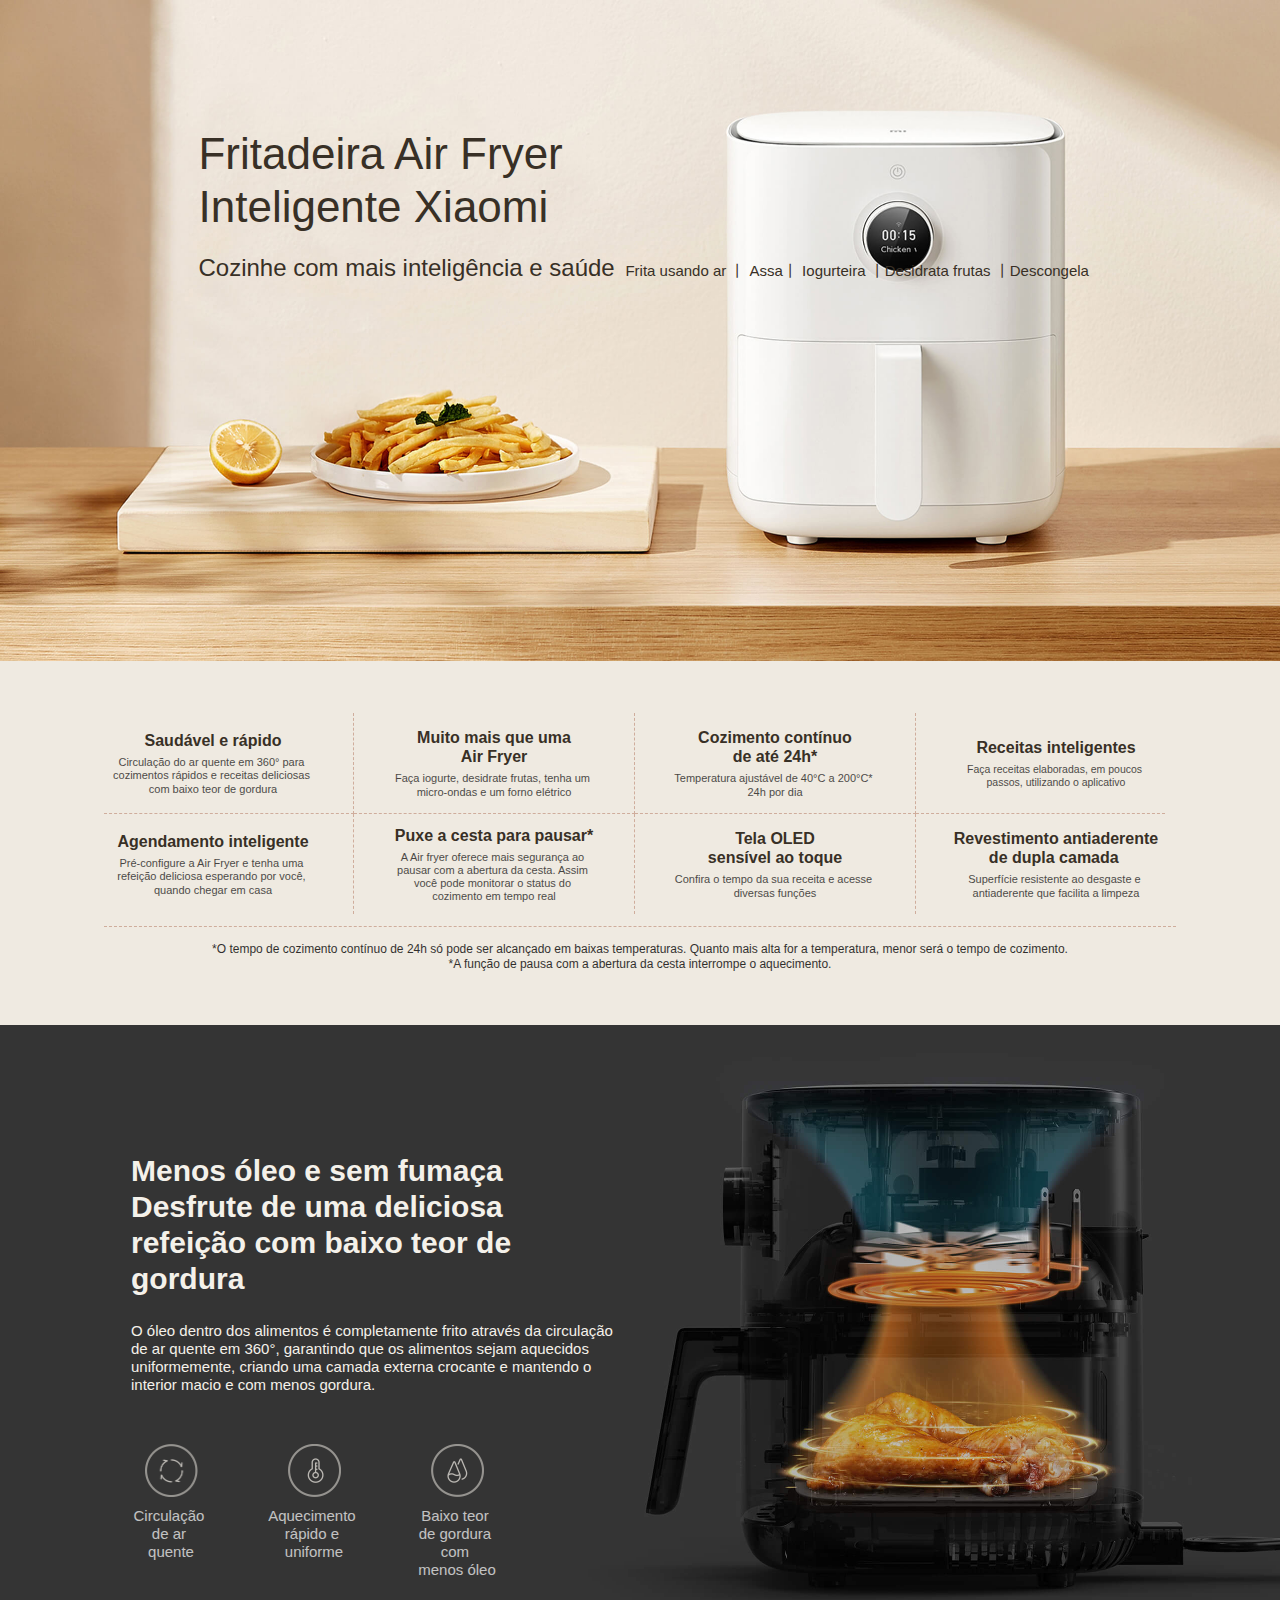
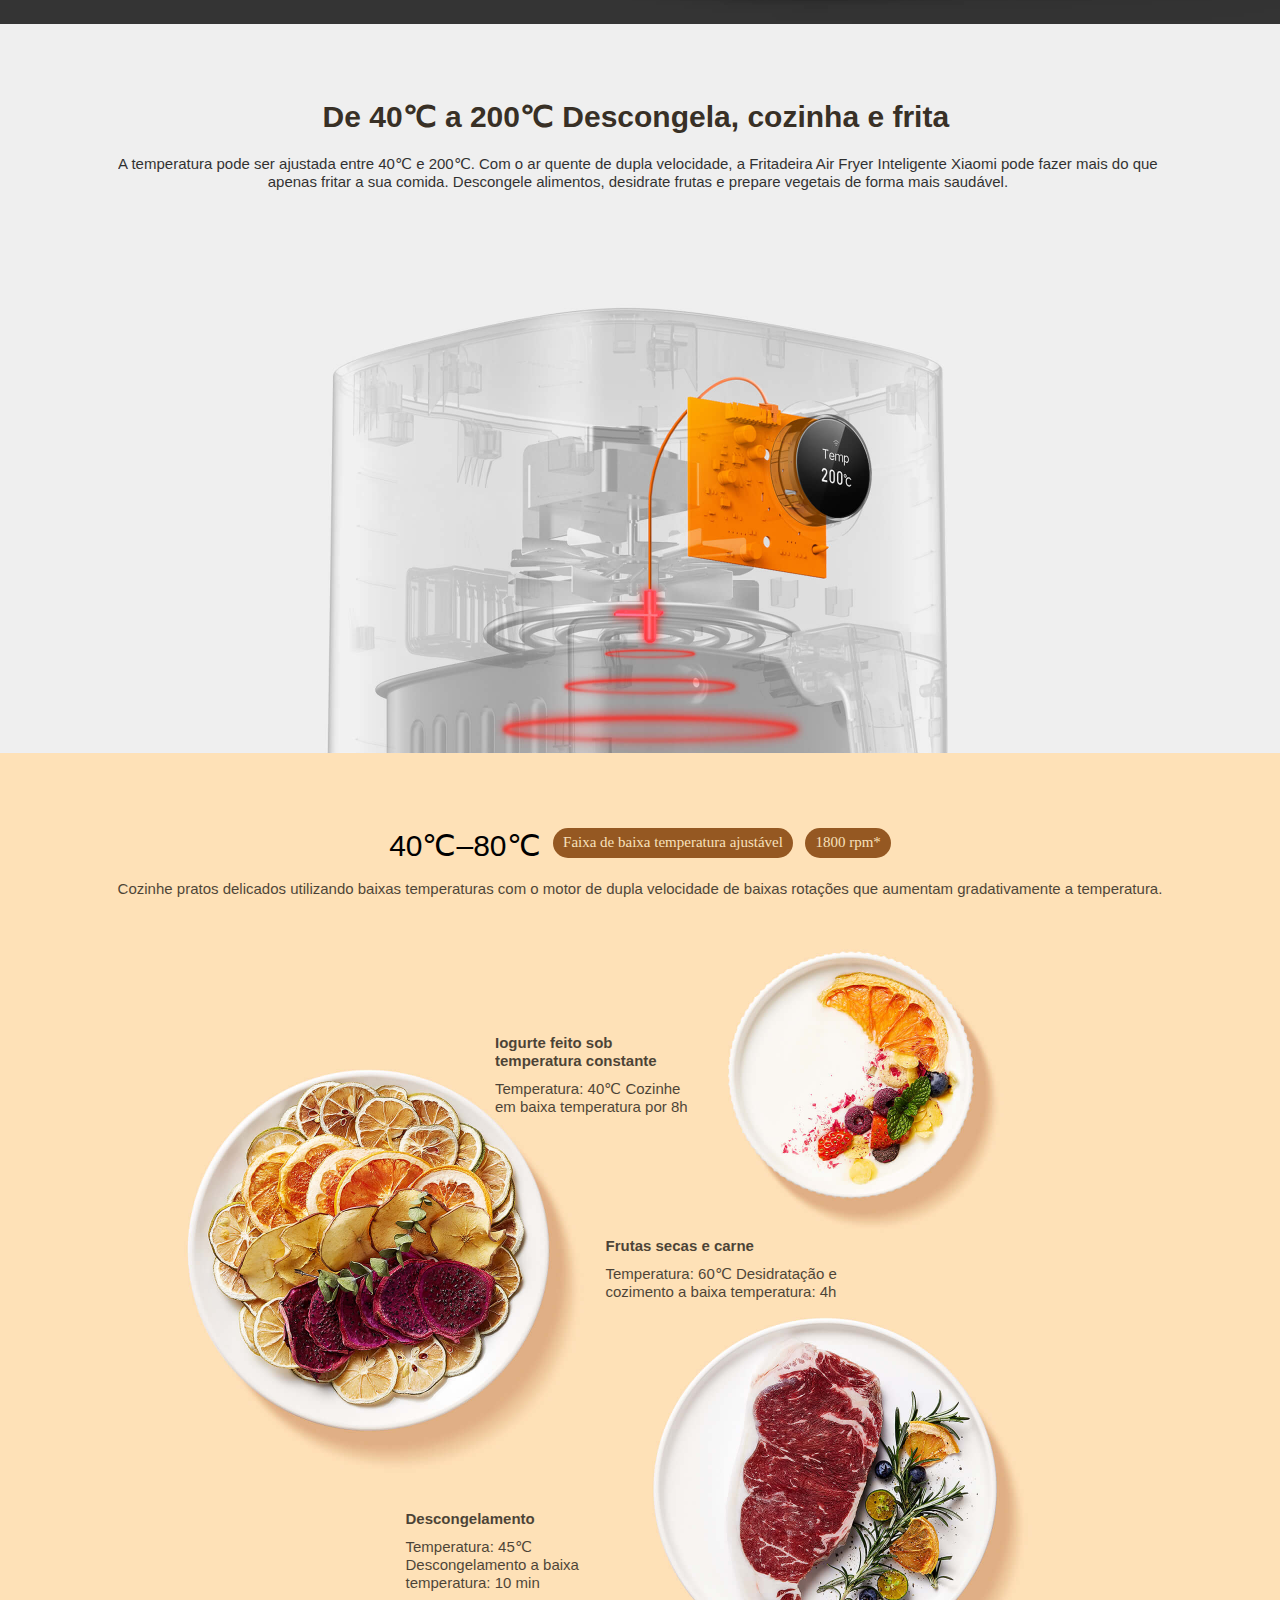
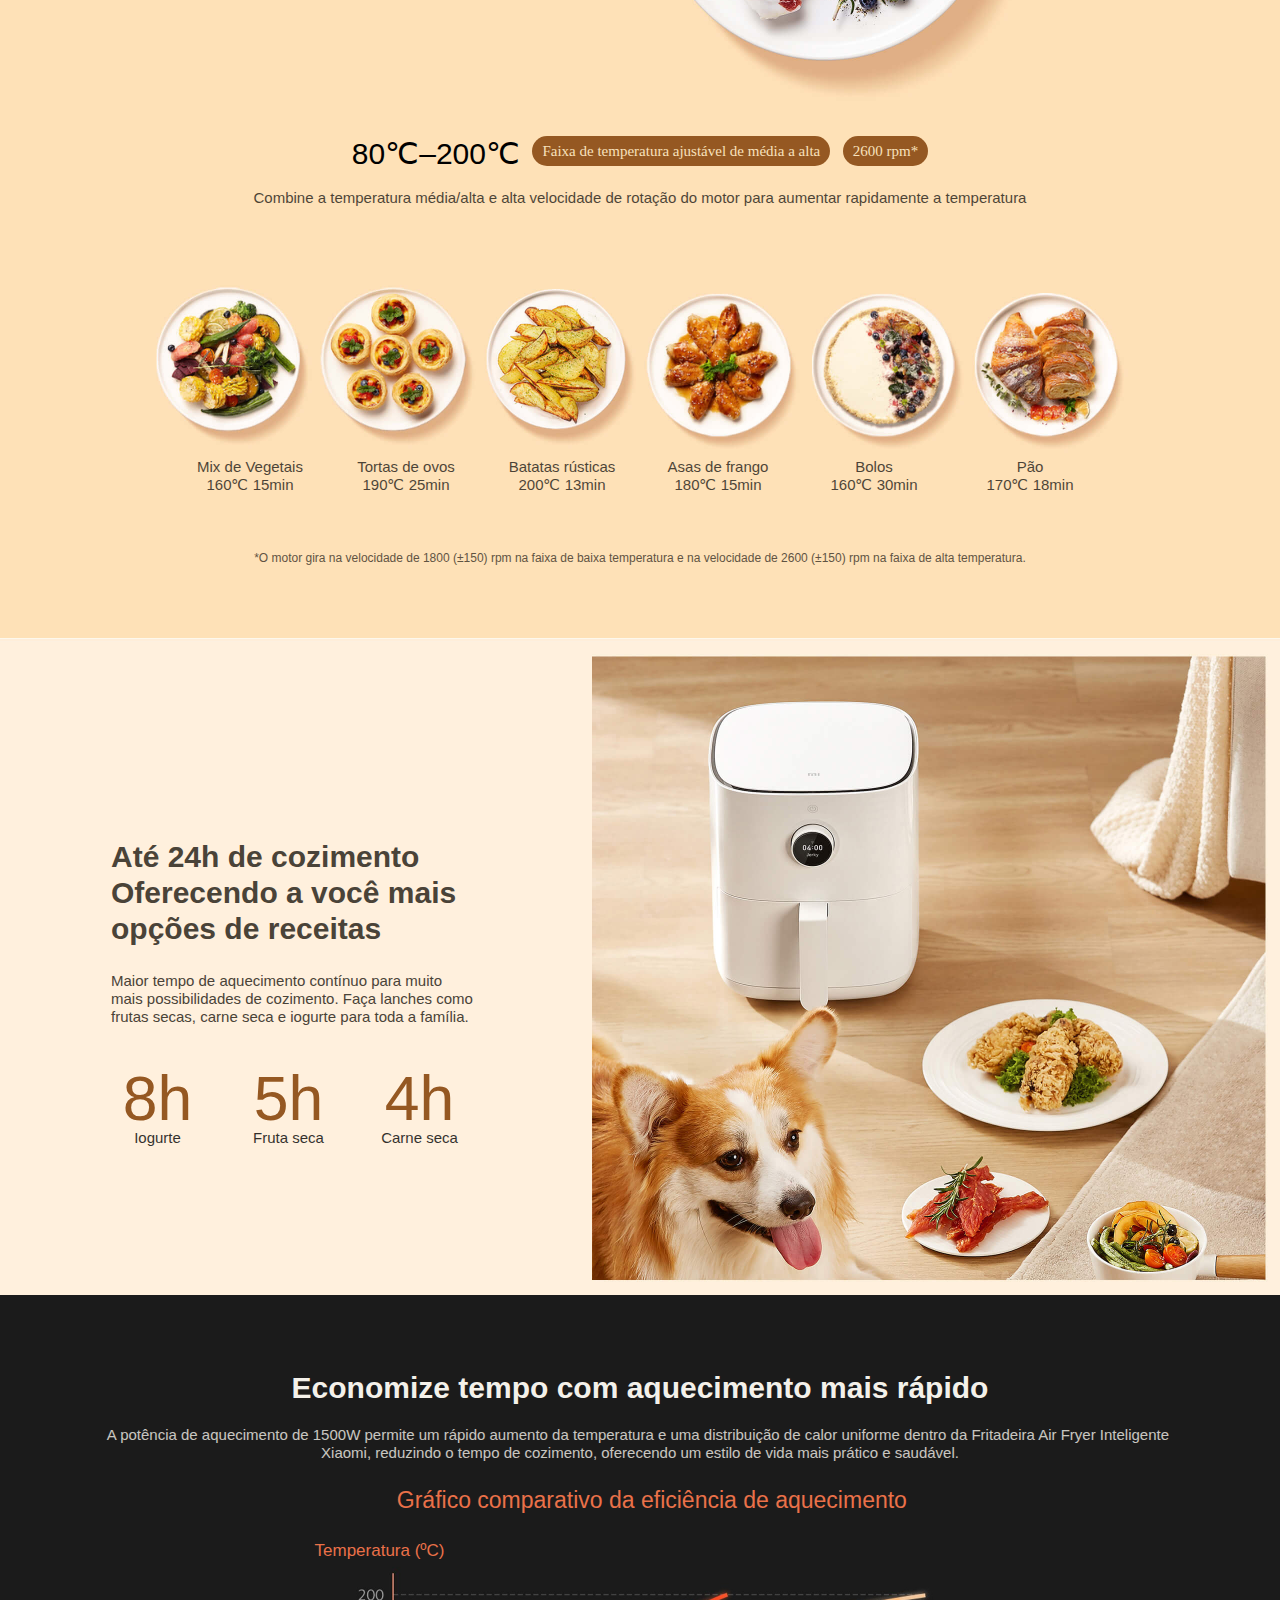
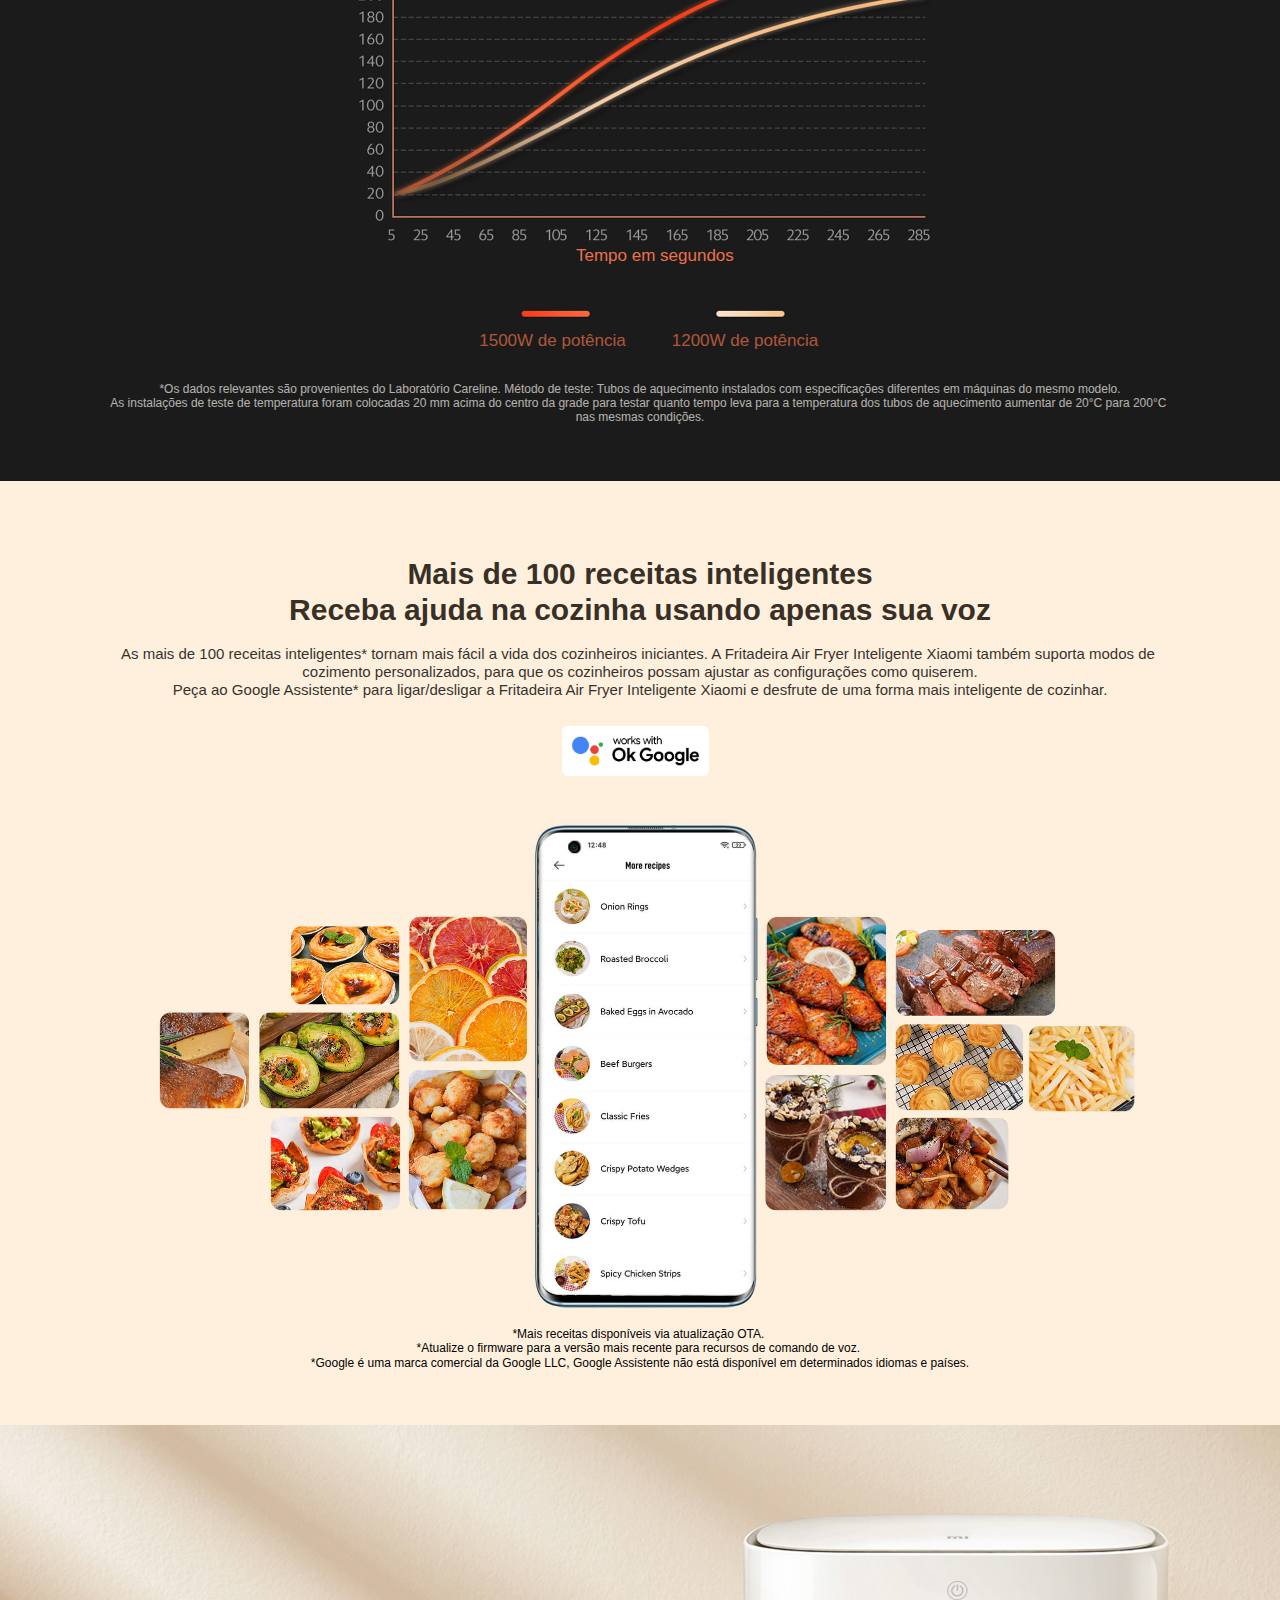
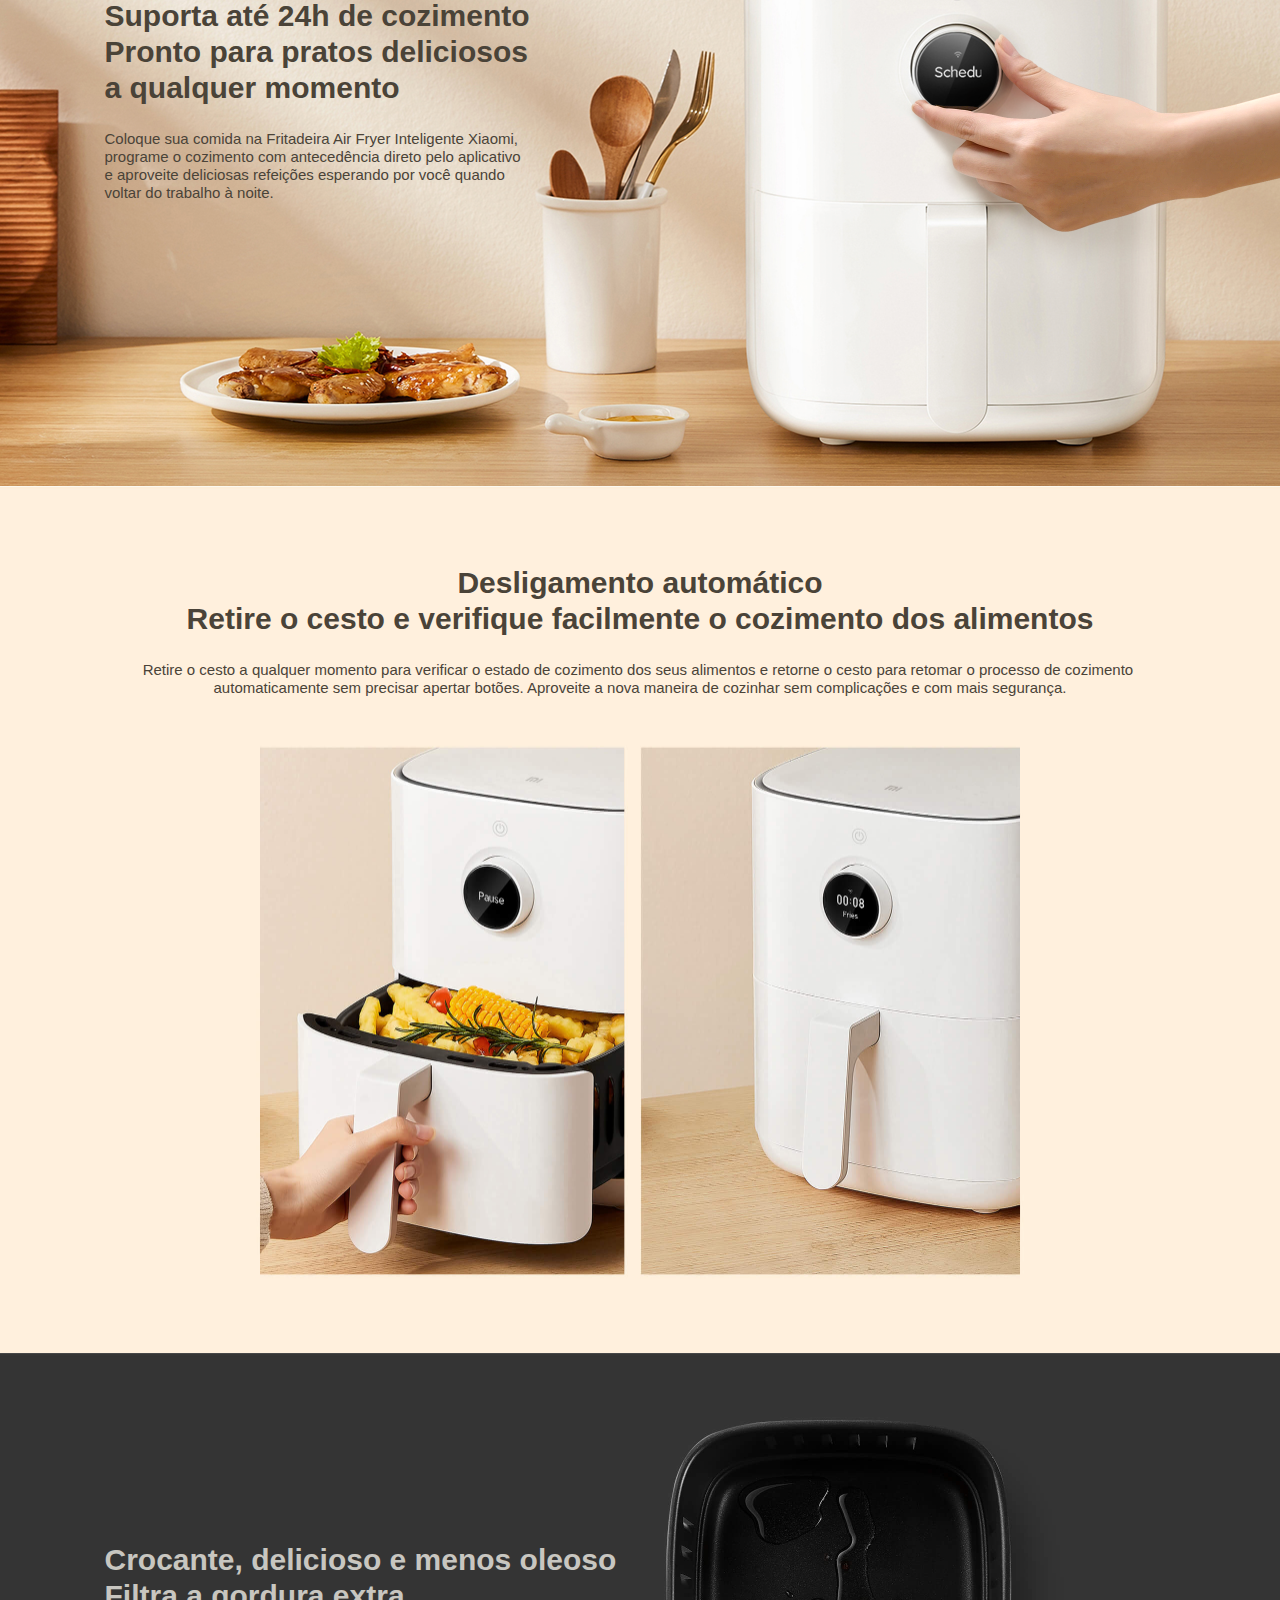
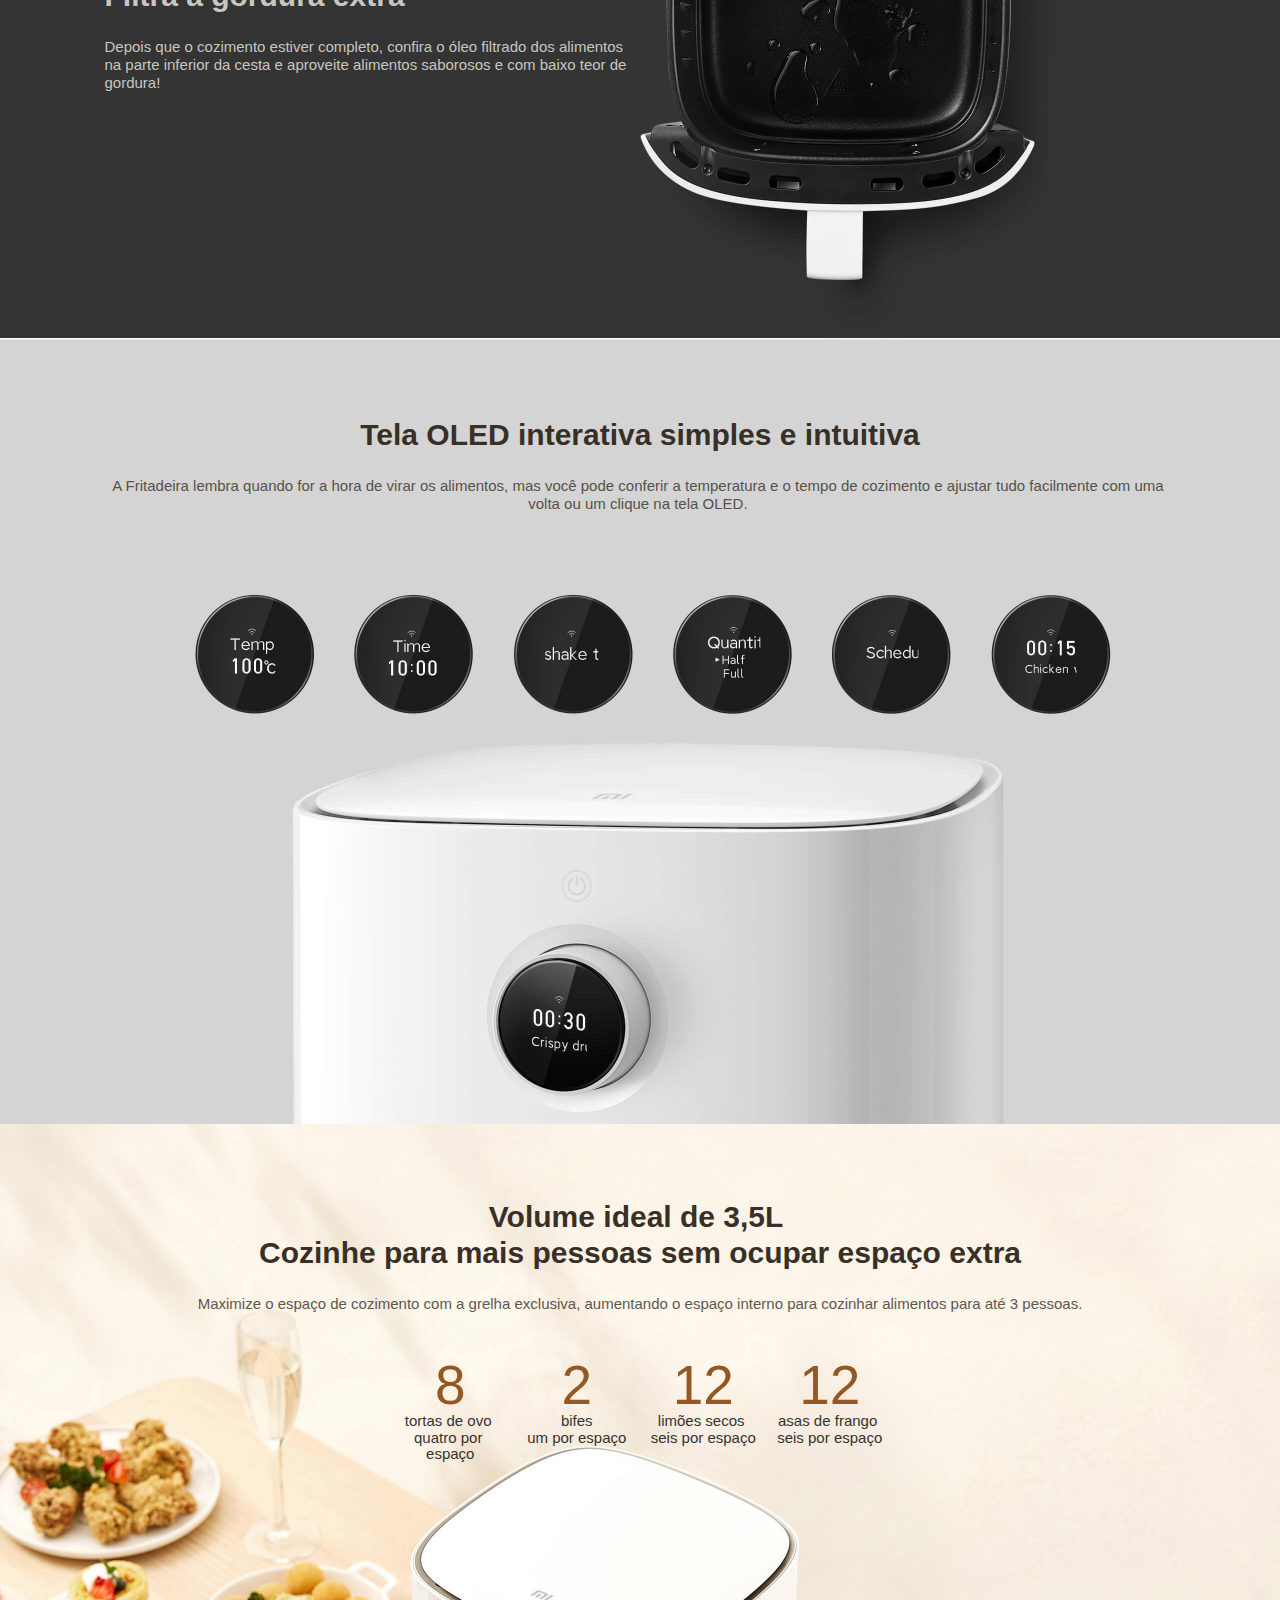
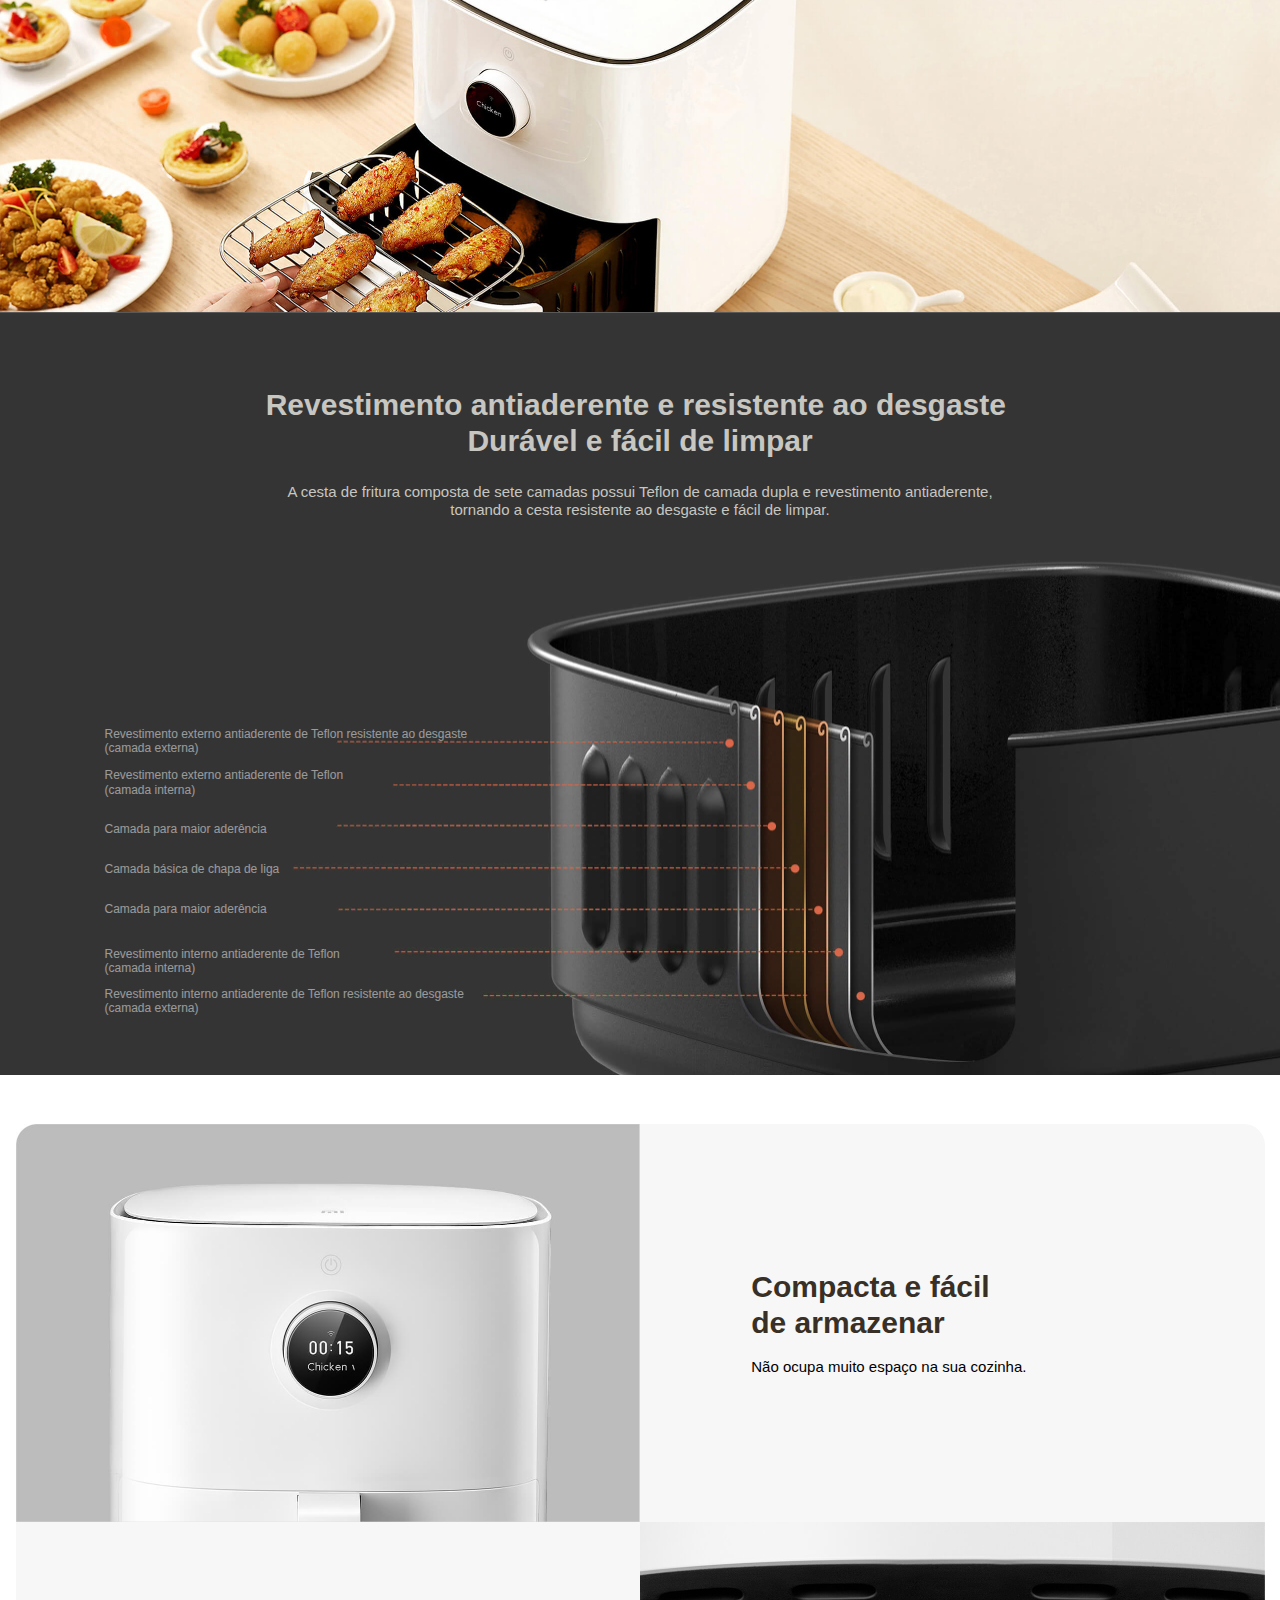
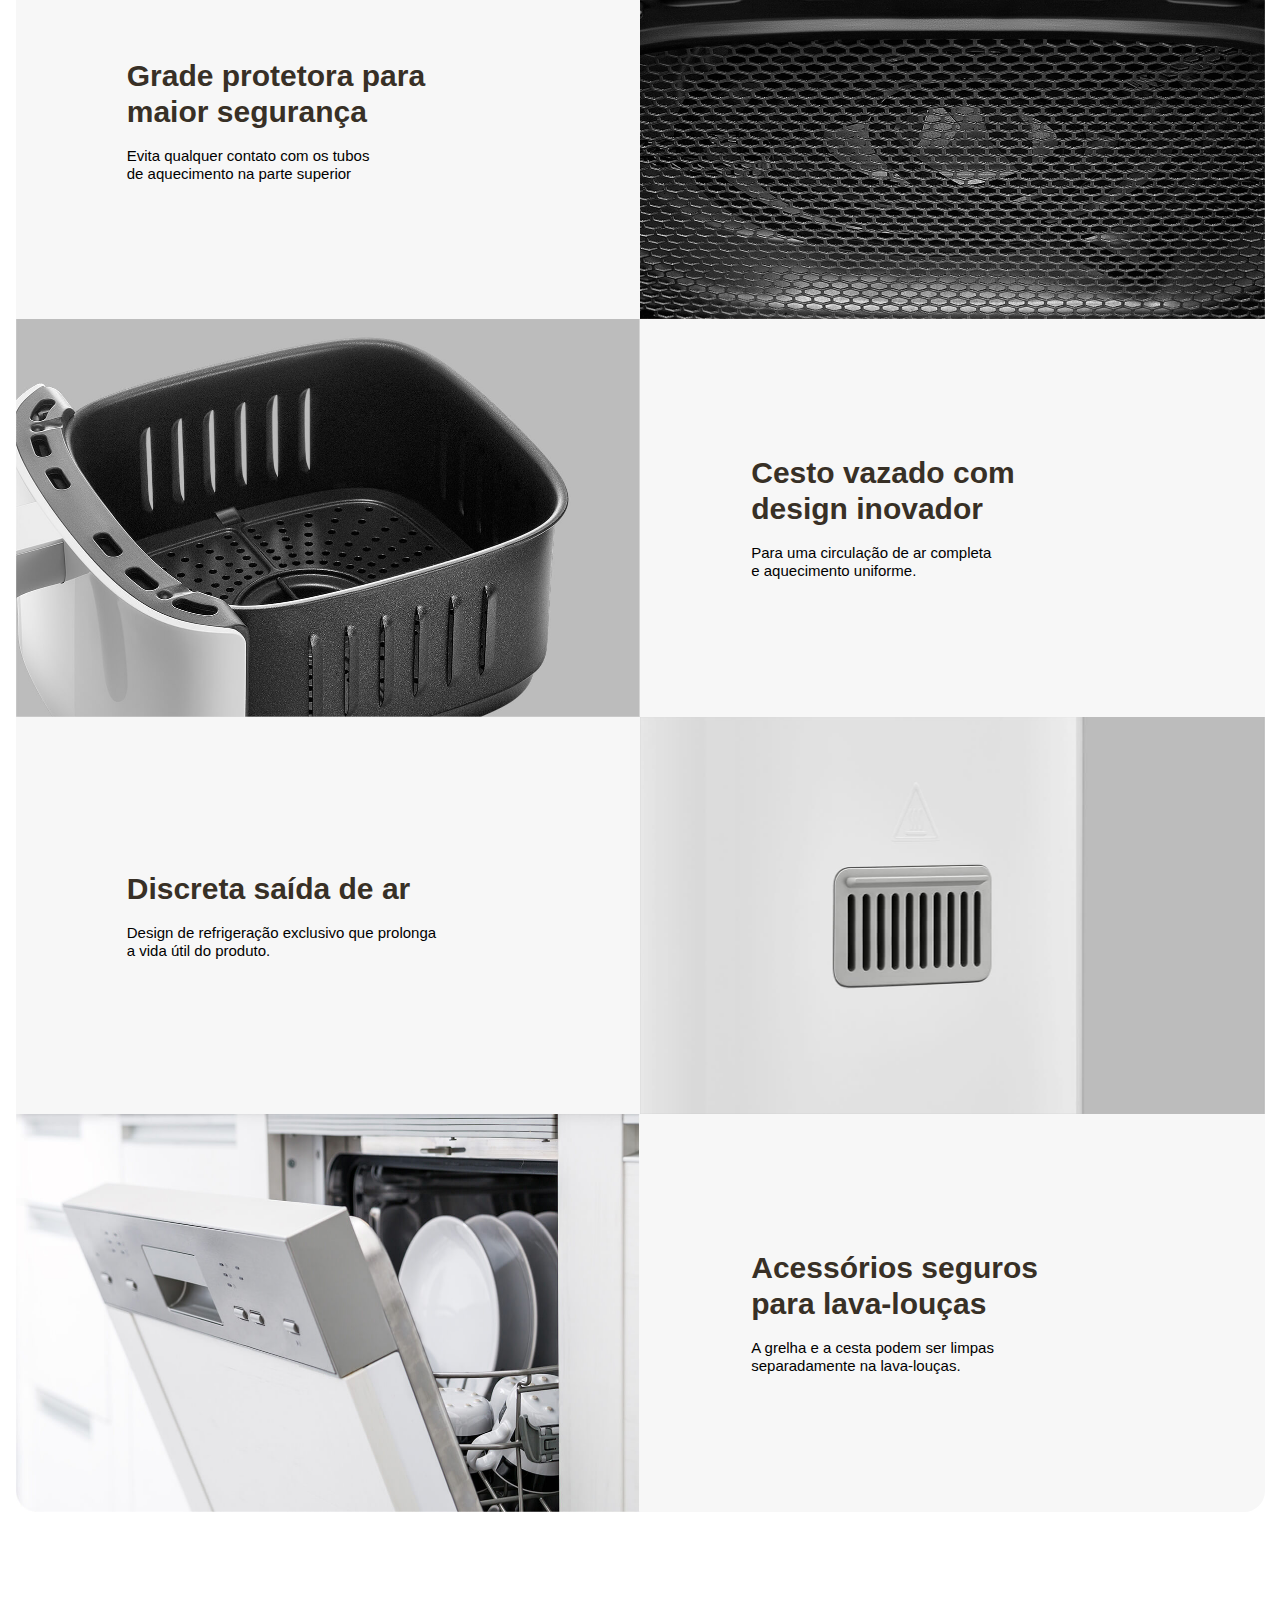
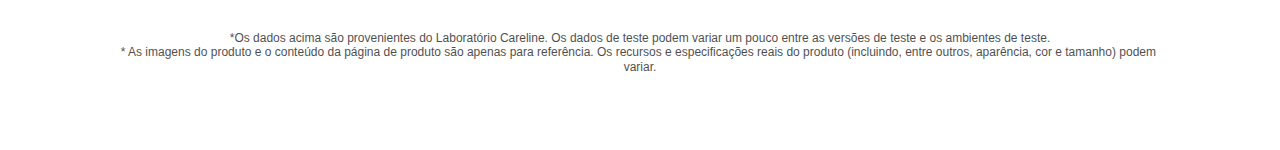
==== commit 36f5e8b4: "vs02" ====
--- a/index.html
+++ b/index.html
@@ -11,9 +11,10 @@
 
 <body data-ot-page="21" cz-shortcut-listen="true">
 
-<main class="overview-con">
-<div class="section section-01 lazy" data-type="bg" data-id="onwhrcb5ar" data-background-image="./assets/media/air-fryer_02.jpg" data-loaded="true">
-
+<main class="overview-con mobile">
+
+<div class="section section-01 desktop lazy" data-type="bg" data-id="onwhrcb5ar"  data-loaded="true">
+<div class="mobile">
 <div class="header-title">
 <span data-key="name_1" class="xm-text name f88 f-regular c383026" data-type="text" data-id="vn65wcuub9">Fritadeira Air Fryer<br>Inteligente Xiaomi </span>
 </div>
@@ -25,6 +26,8 @@
 <div data-id="5amwfyujec" class="xm-price price f48 f-bold c383026">
 <span class="xm-price__label"></span>
 <span class="xm-price__sNum"></span>
+
+</div>
 </div>
 </div>
 
--- a/assets/css/main.css
+++ b/assets/css/main.css
@@ -123,6 +123,7 @@
 .hairlines .overview-con .section {
   margin-bottom: -0.5px;
 }
+
 .overview-con .section-01 {
   display: flex;
   flex-direction: column;
@@ -130,10 +131,12 @@
   padding: 1rem 0 0 1.550781rem;
   background-image: url('..//media/air-fryer_02.jpg');
 }
+
 .overview-con .section-01 .header-title {
   align-items: center;
   display: flex;
 }
+
 .overview-con .section-01 .size {
   border: 0.015625rem solid #383026;
   border-radius: 0.015625rem;
@@ -141,13 +144,16 @@
   margin-left: 0.15625rem;
   padding: 0.058594rem 0.097656rem 0.039063rem;
 }
+
 .overview-con .section-01 .f30,
 .overview-con .section-01 .sub-title {
   margin-top: 0.15625rem;
 }
+
 .overview-con .section-01 .price {
   margin-top: 0.195313rem;
 }
+
 .overview-con .section-02 {
   background-color: #efeae1;
   padding: 0.410156rem 0.8125rem 0.417969rem;
@@ -600,16 +606,37 @@
   font-size: 16px;
 }
 
-/*Mobile */
+/****************************  *Mobile*  *************************/
 
 @media screen and (max-width: 1000px){
-
-  *{margin:0; padding: 0;}
-  .overview-con{overflow: hidden;}
-
-  .overview-con .section-01{
-    background-image: url('../media/01_01.jpg');
-    width:100%;
-    z-index: 7;
+  
+  .overview-con{
+    overflow: hidden;
+    display: none;
   }
+ 
+  .overview-con .mobile{
+    width: 100%;
+    background-image: url(../media/mob_01.jpg);
+  }
+  
+
+
+
+
+
+
+
+
+
+
+
+
+
+
+
+
+
+
+
 }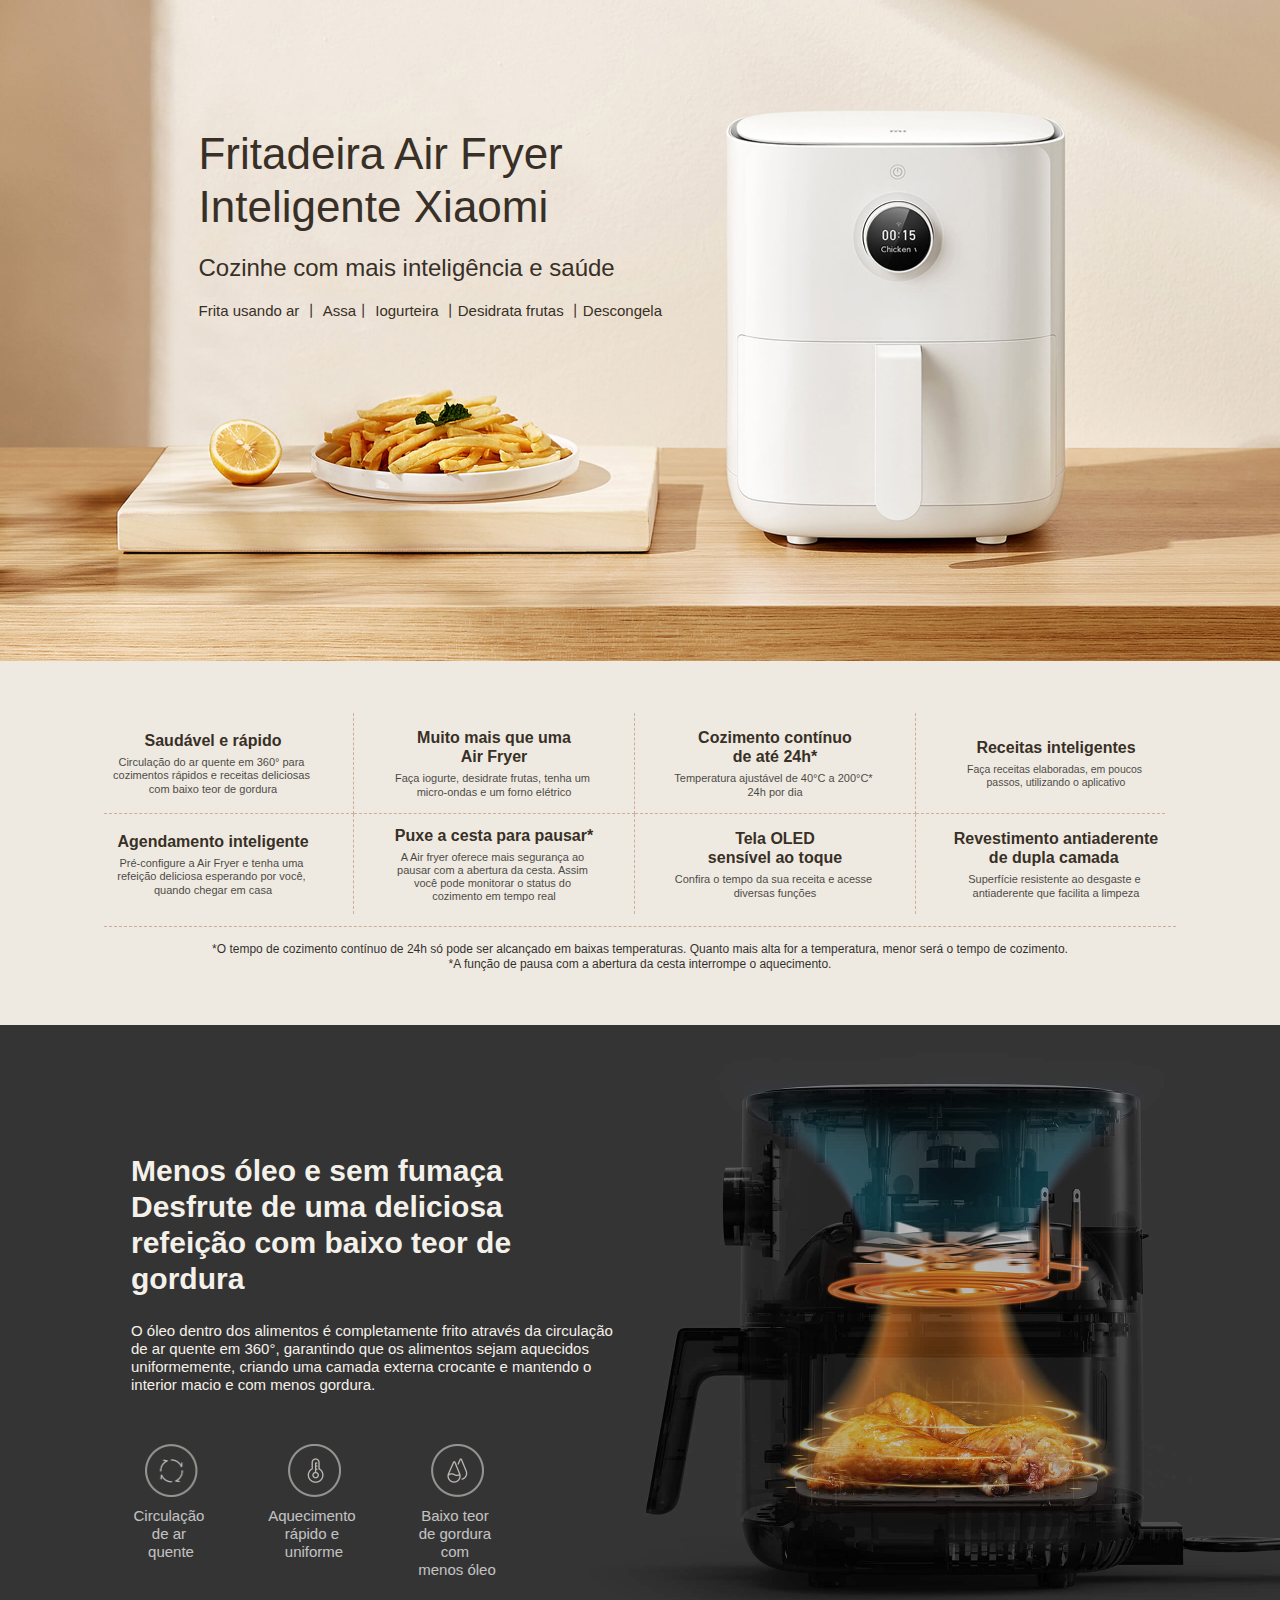
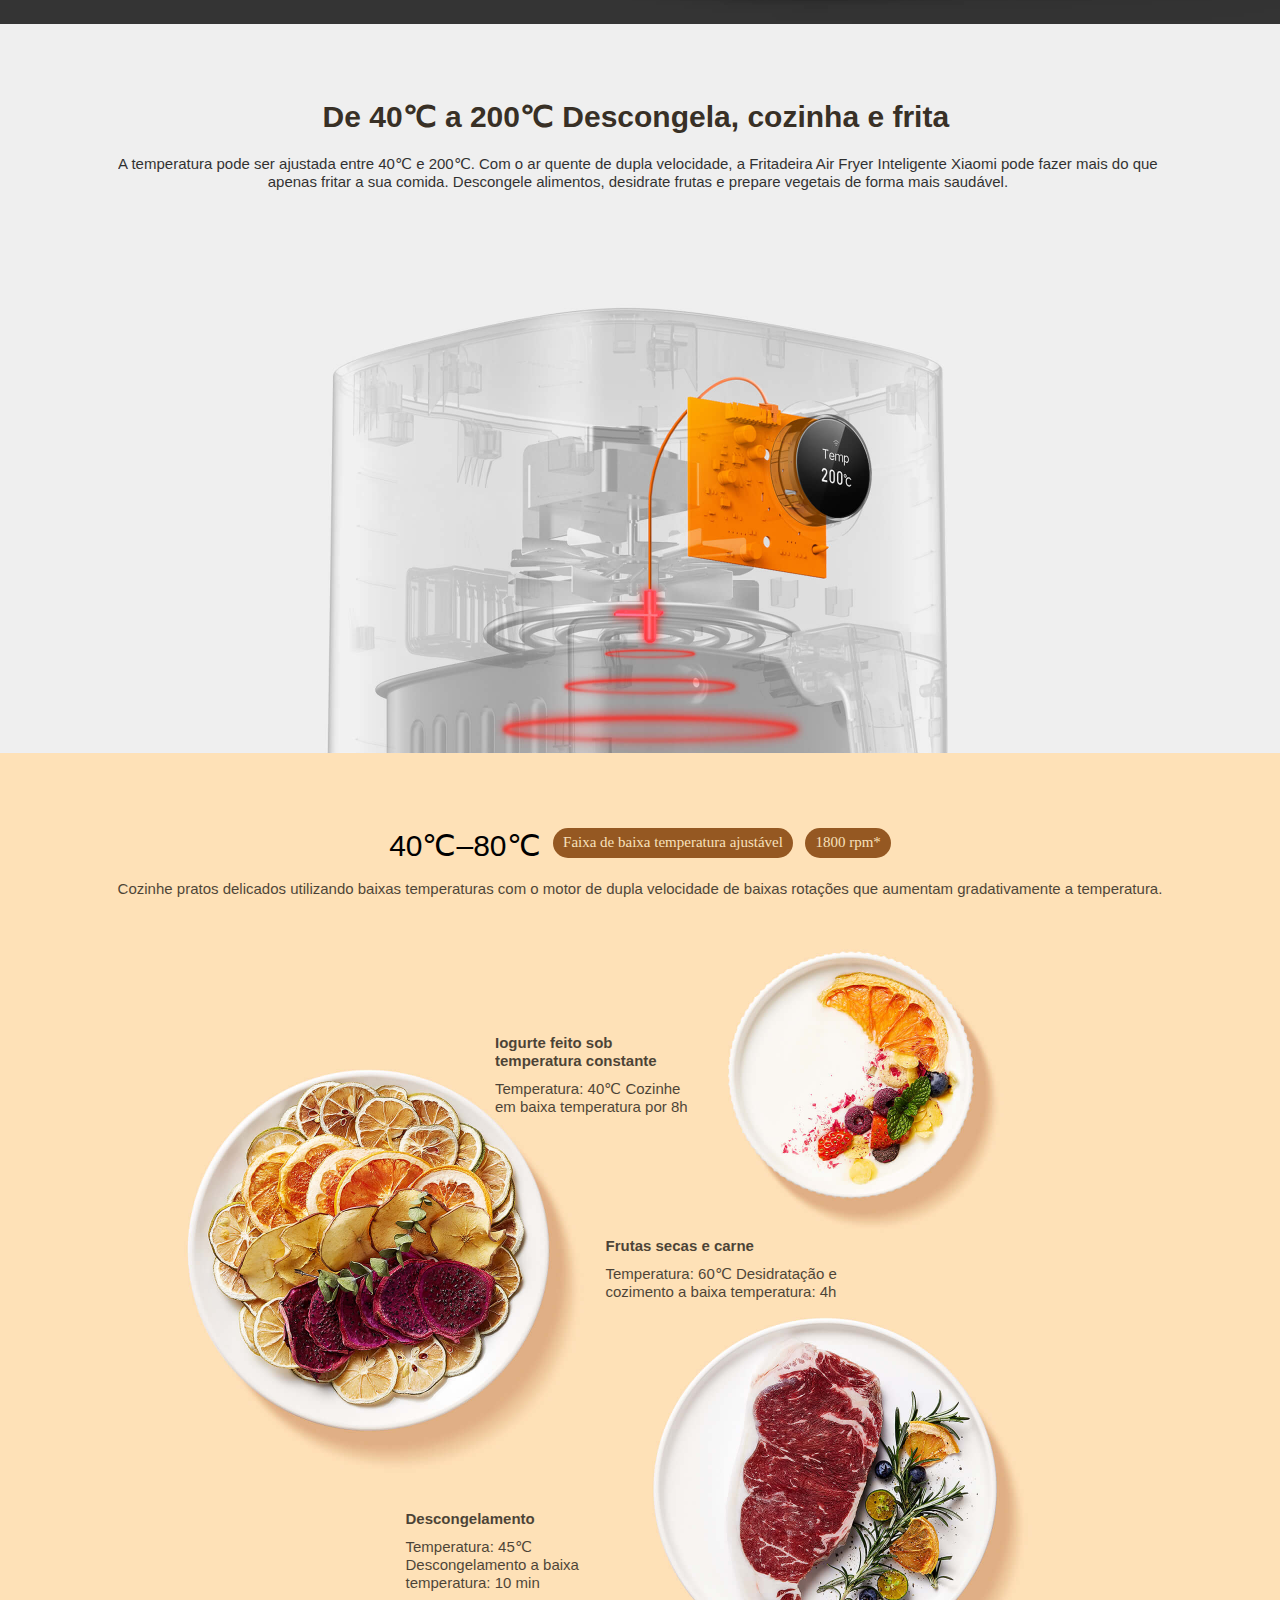
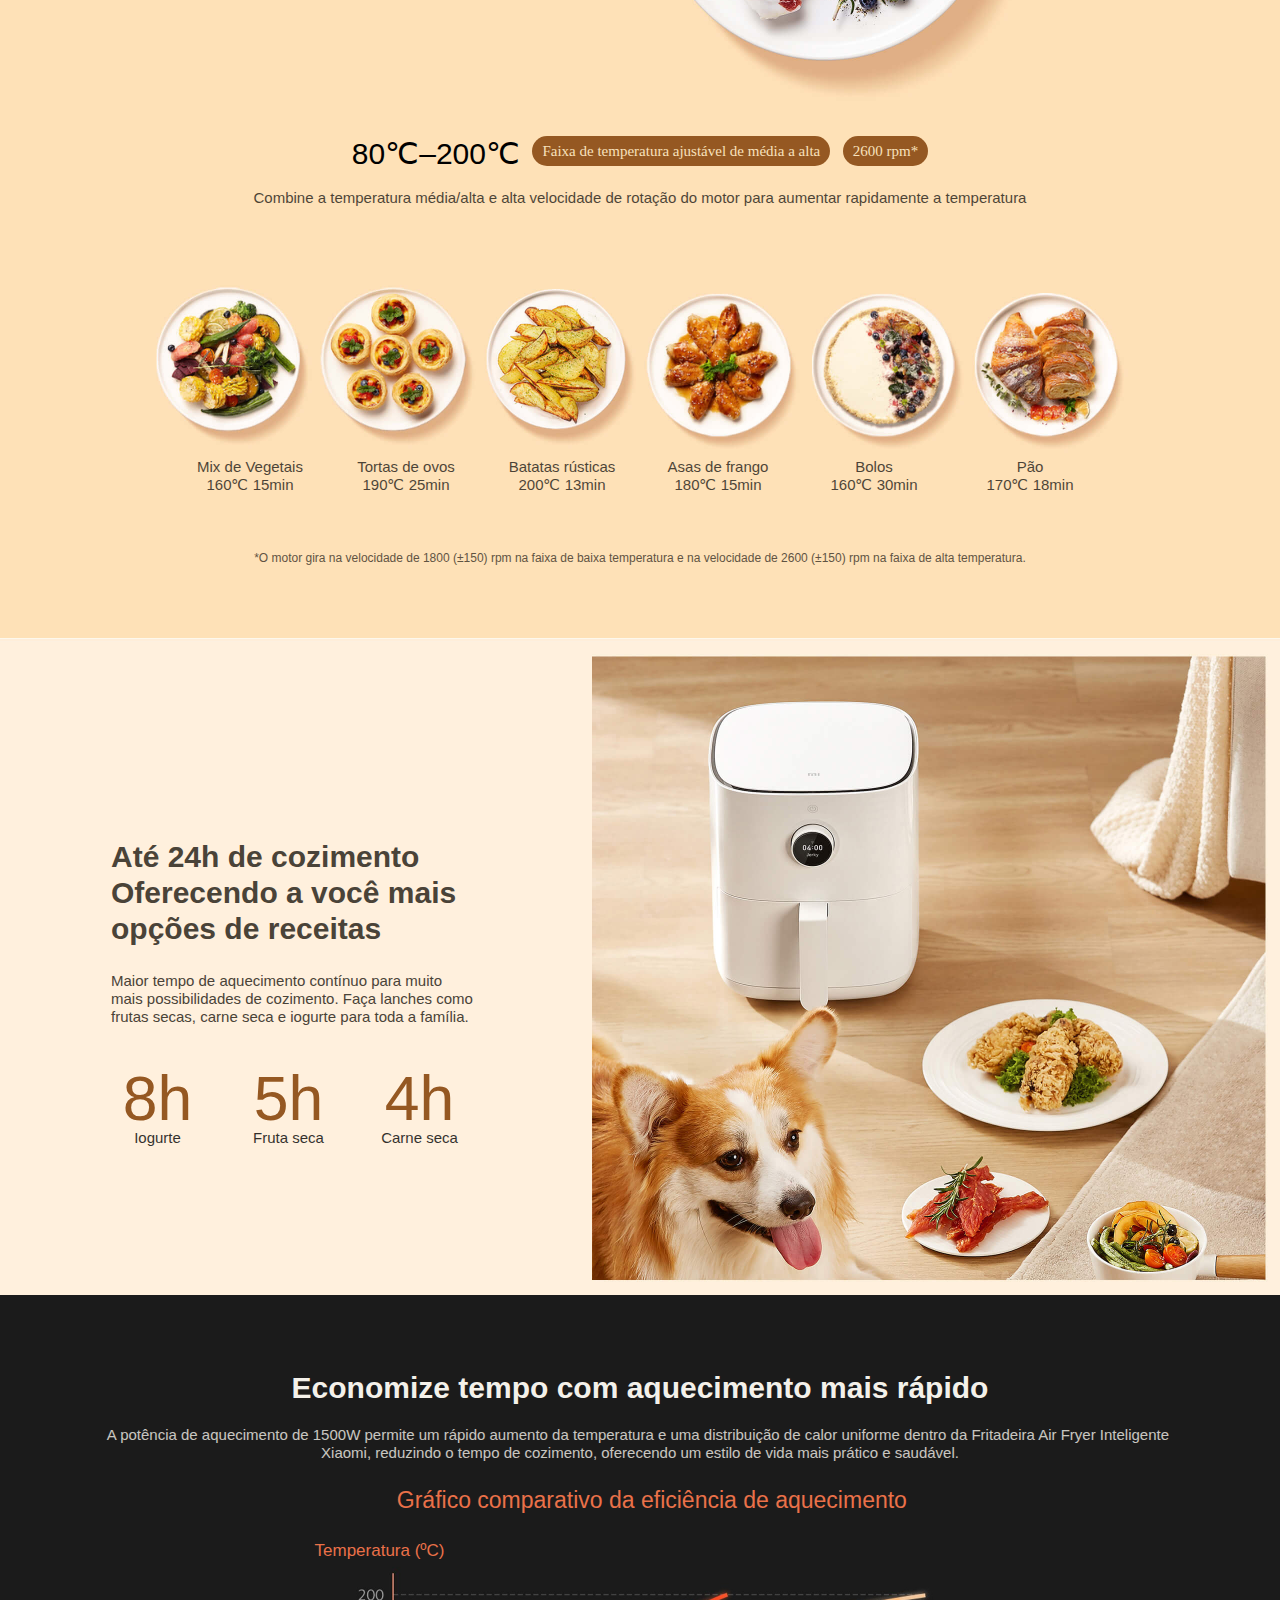
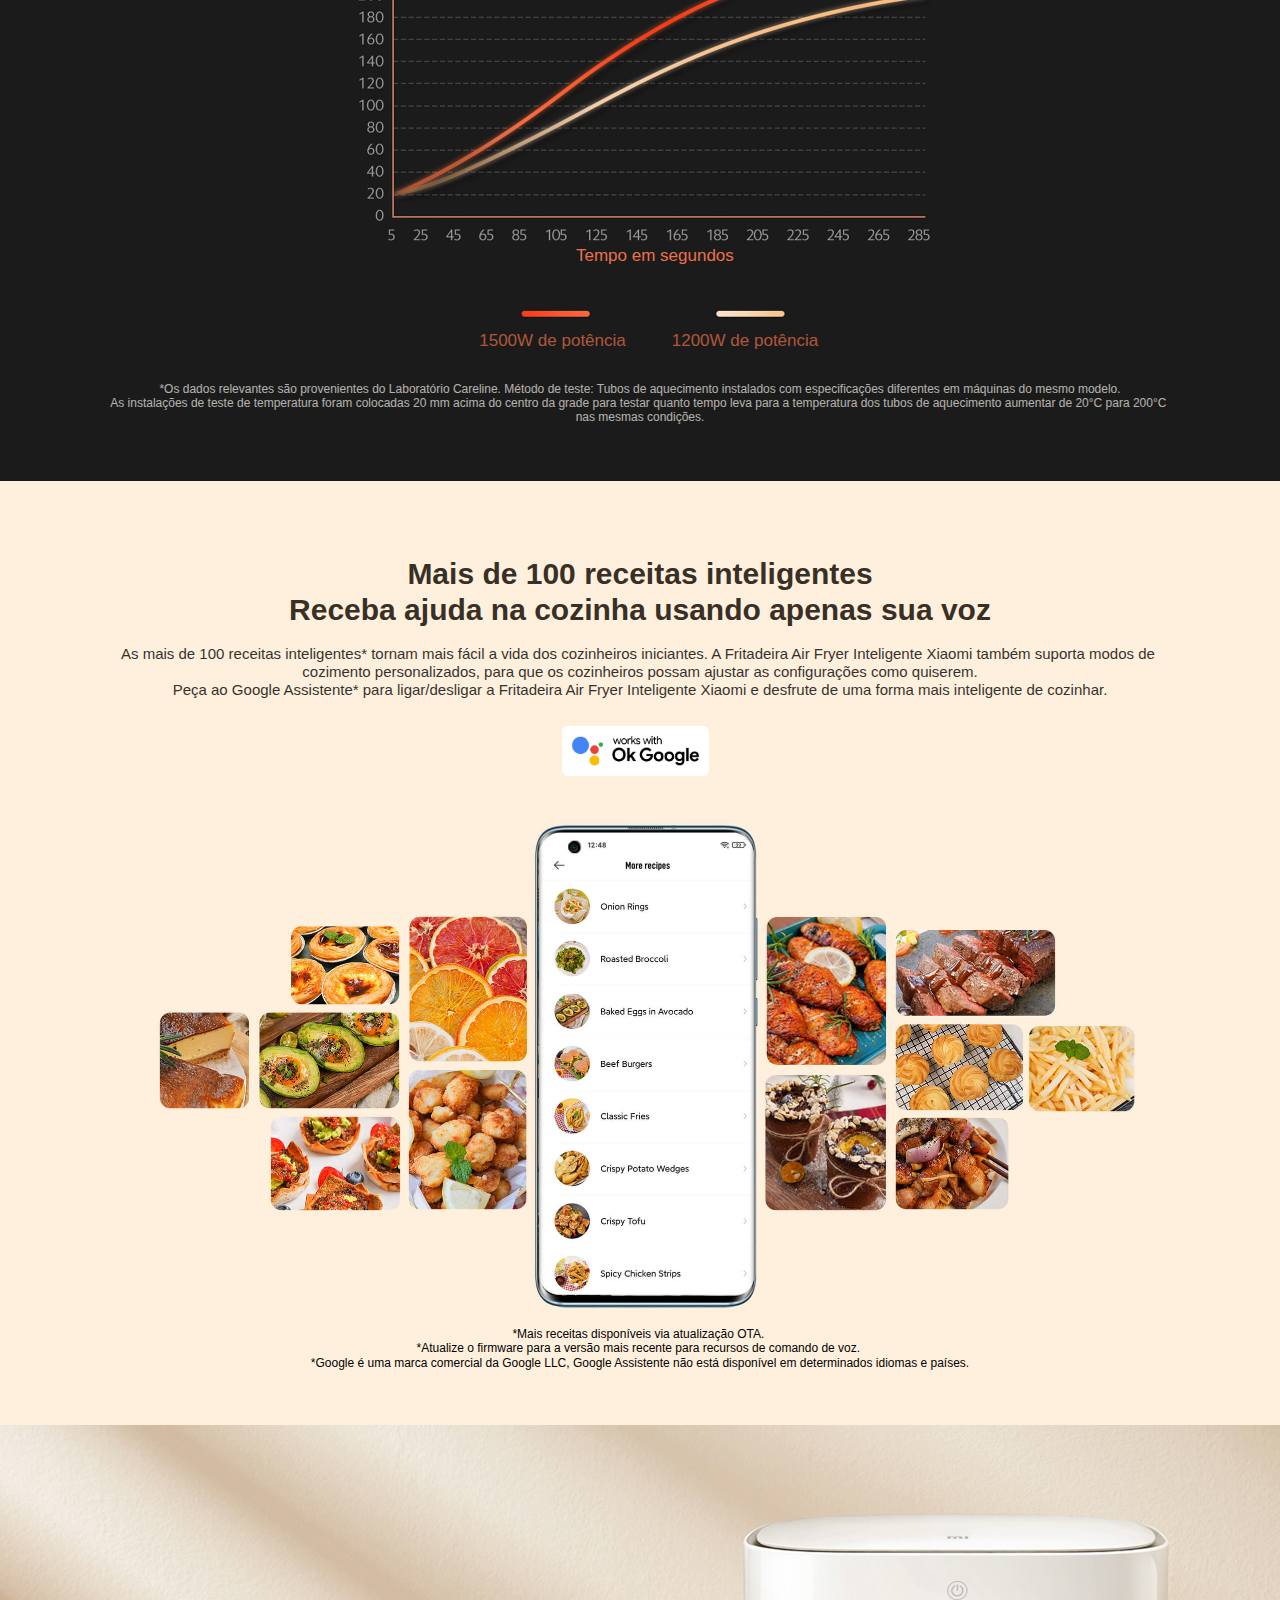
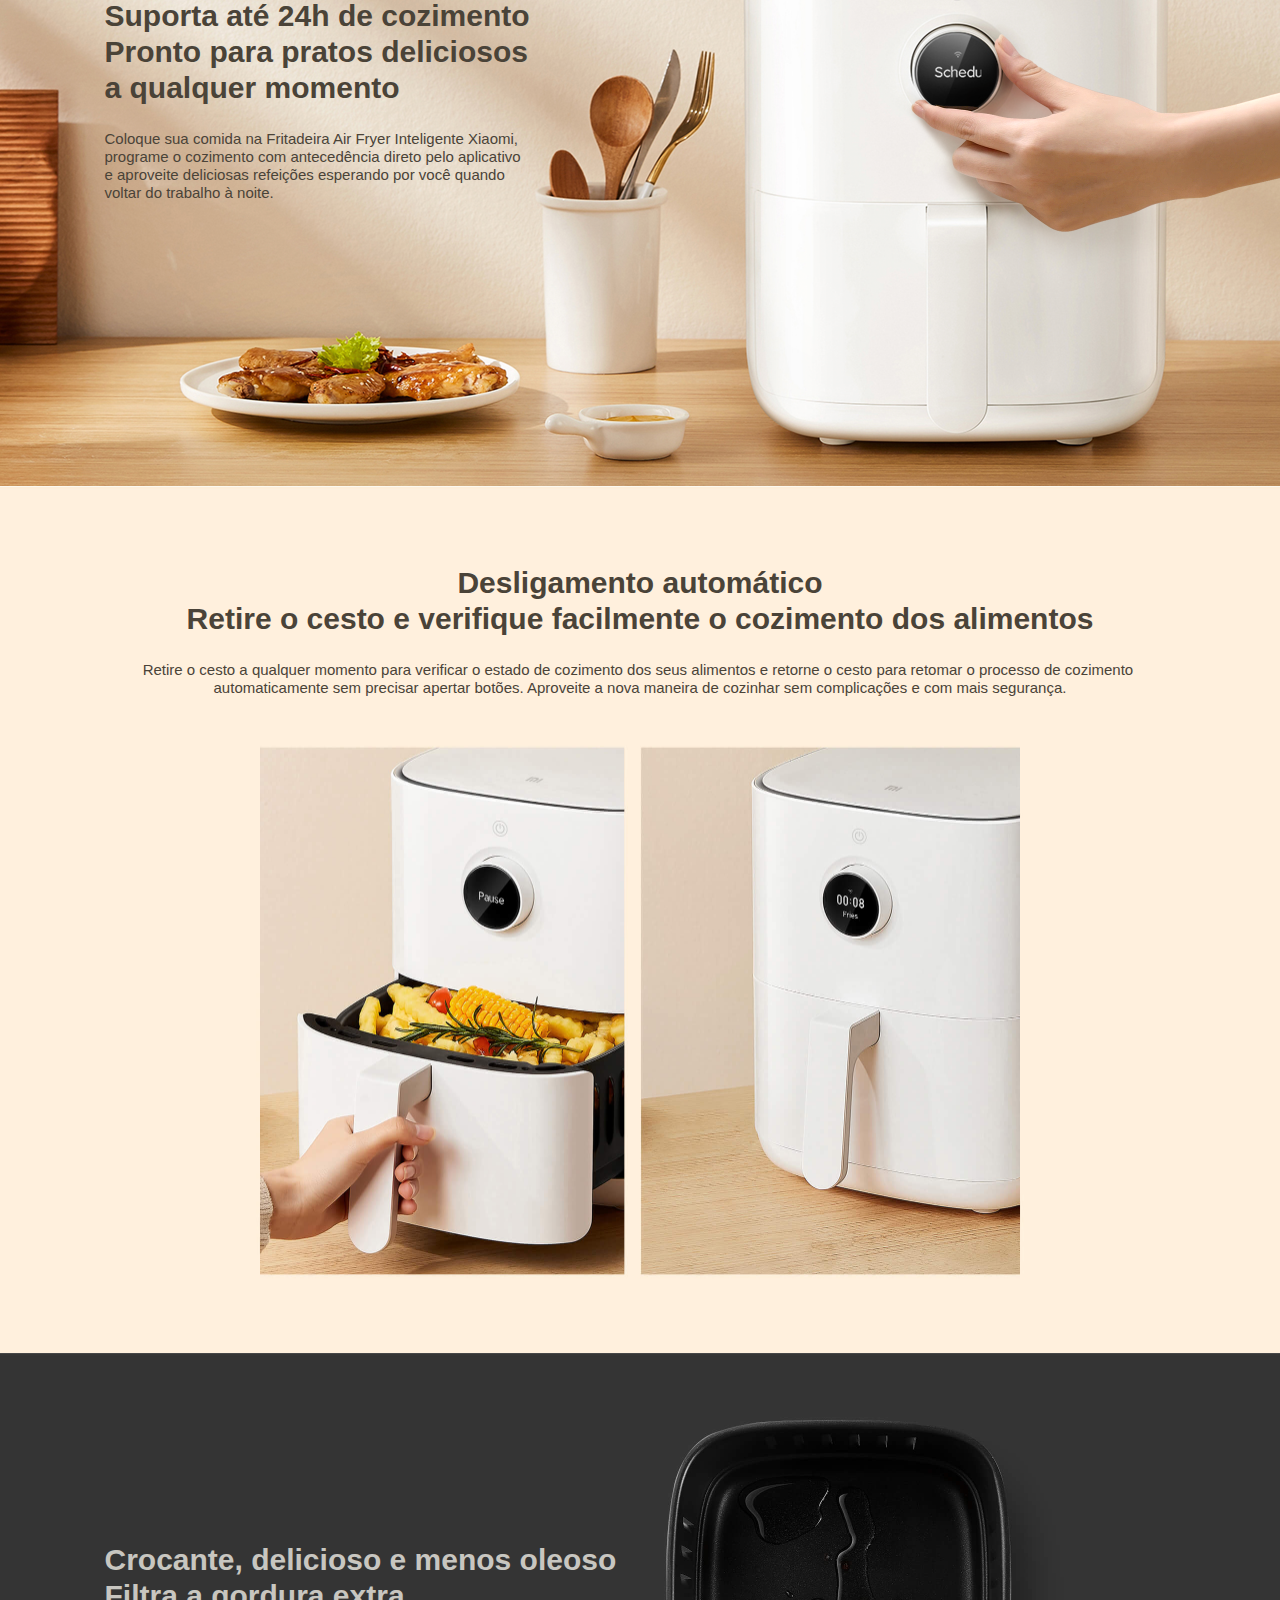
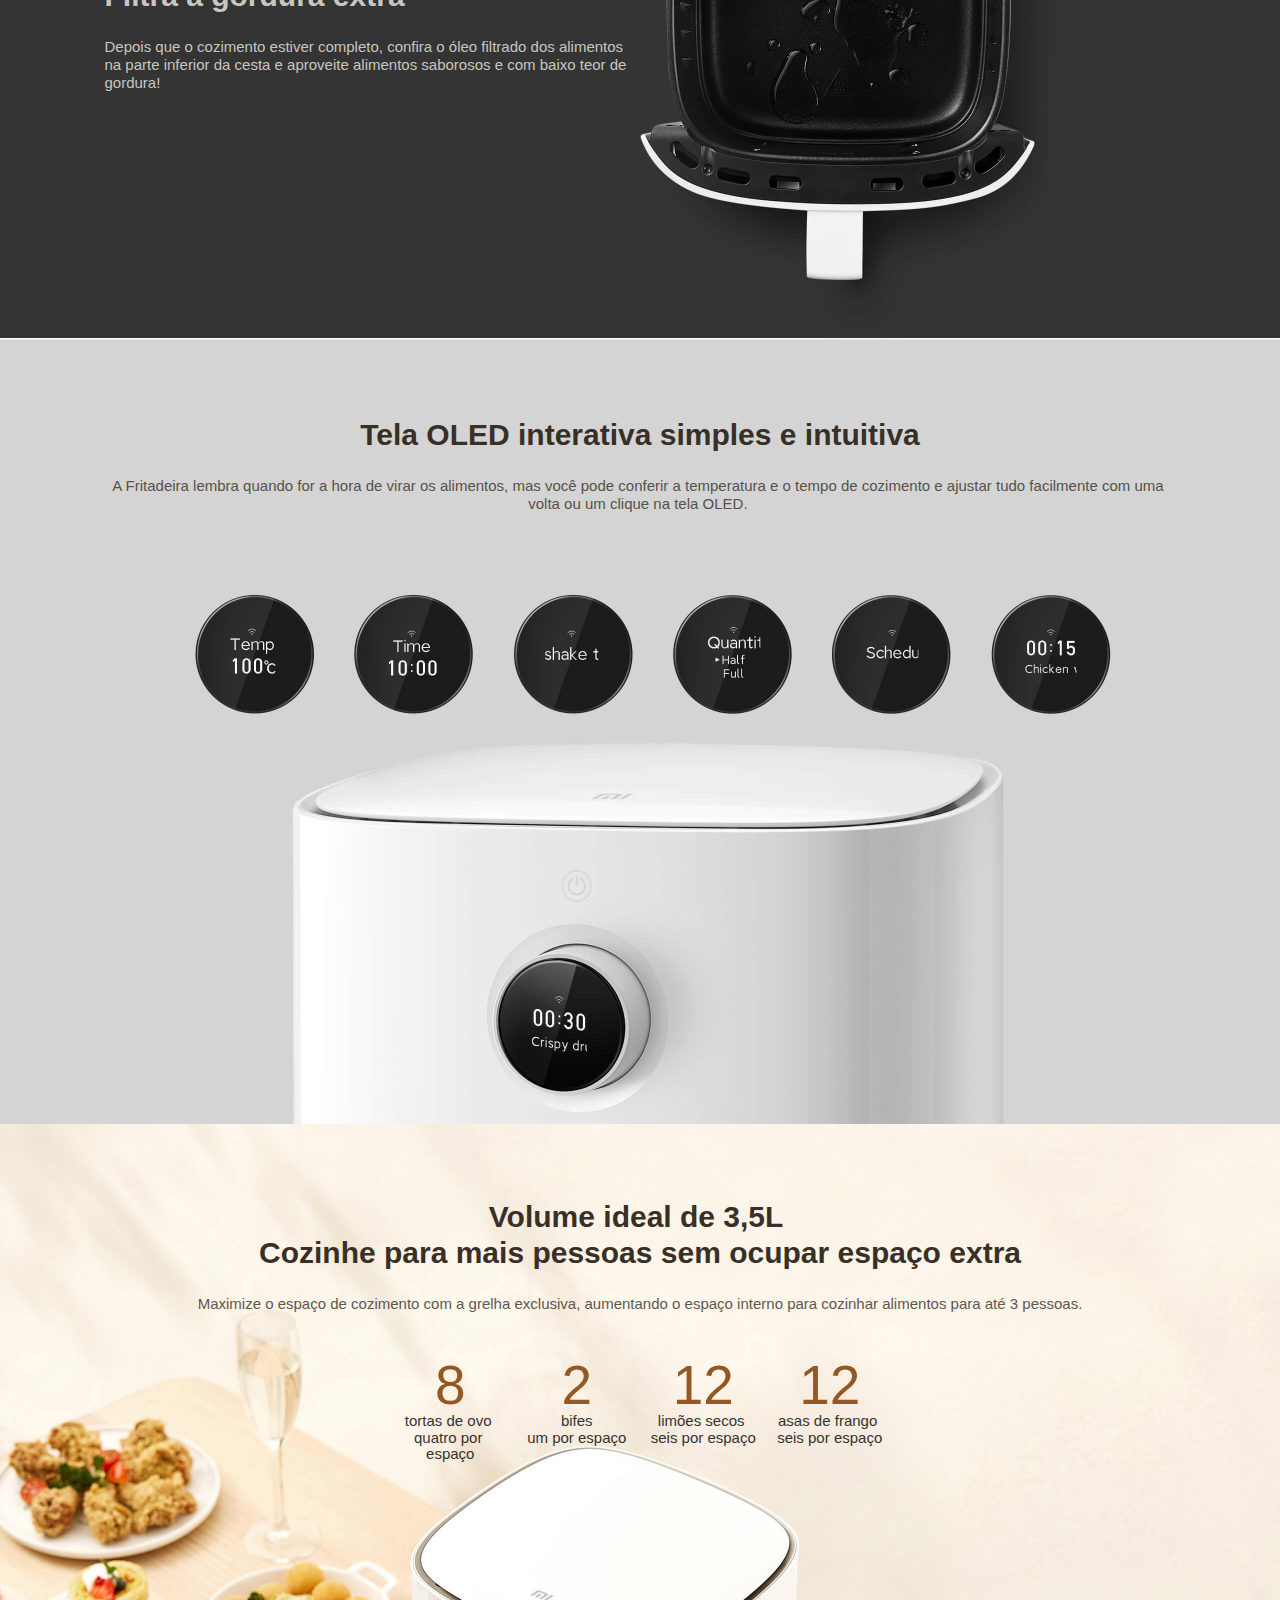
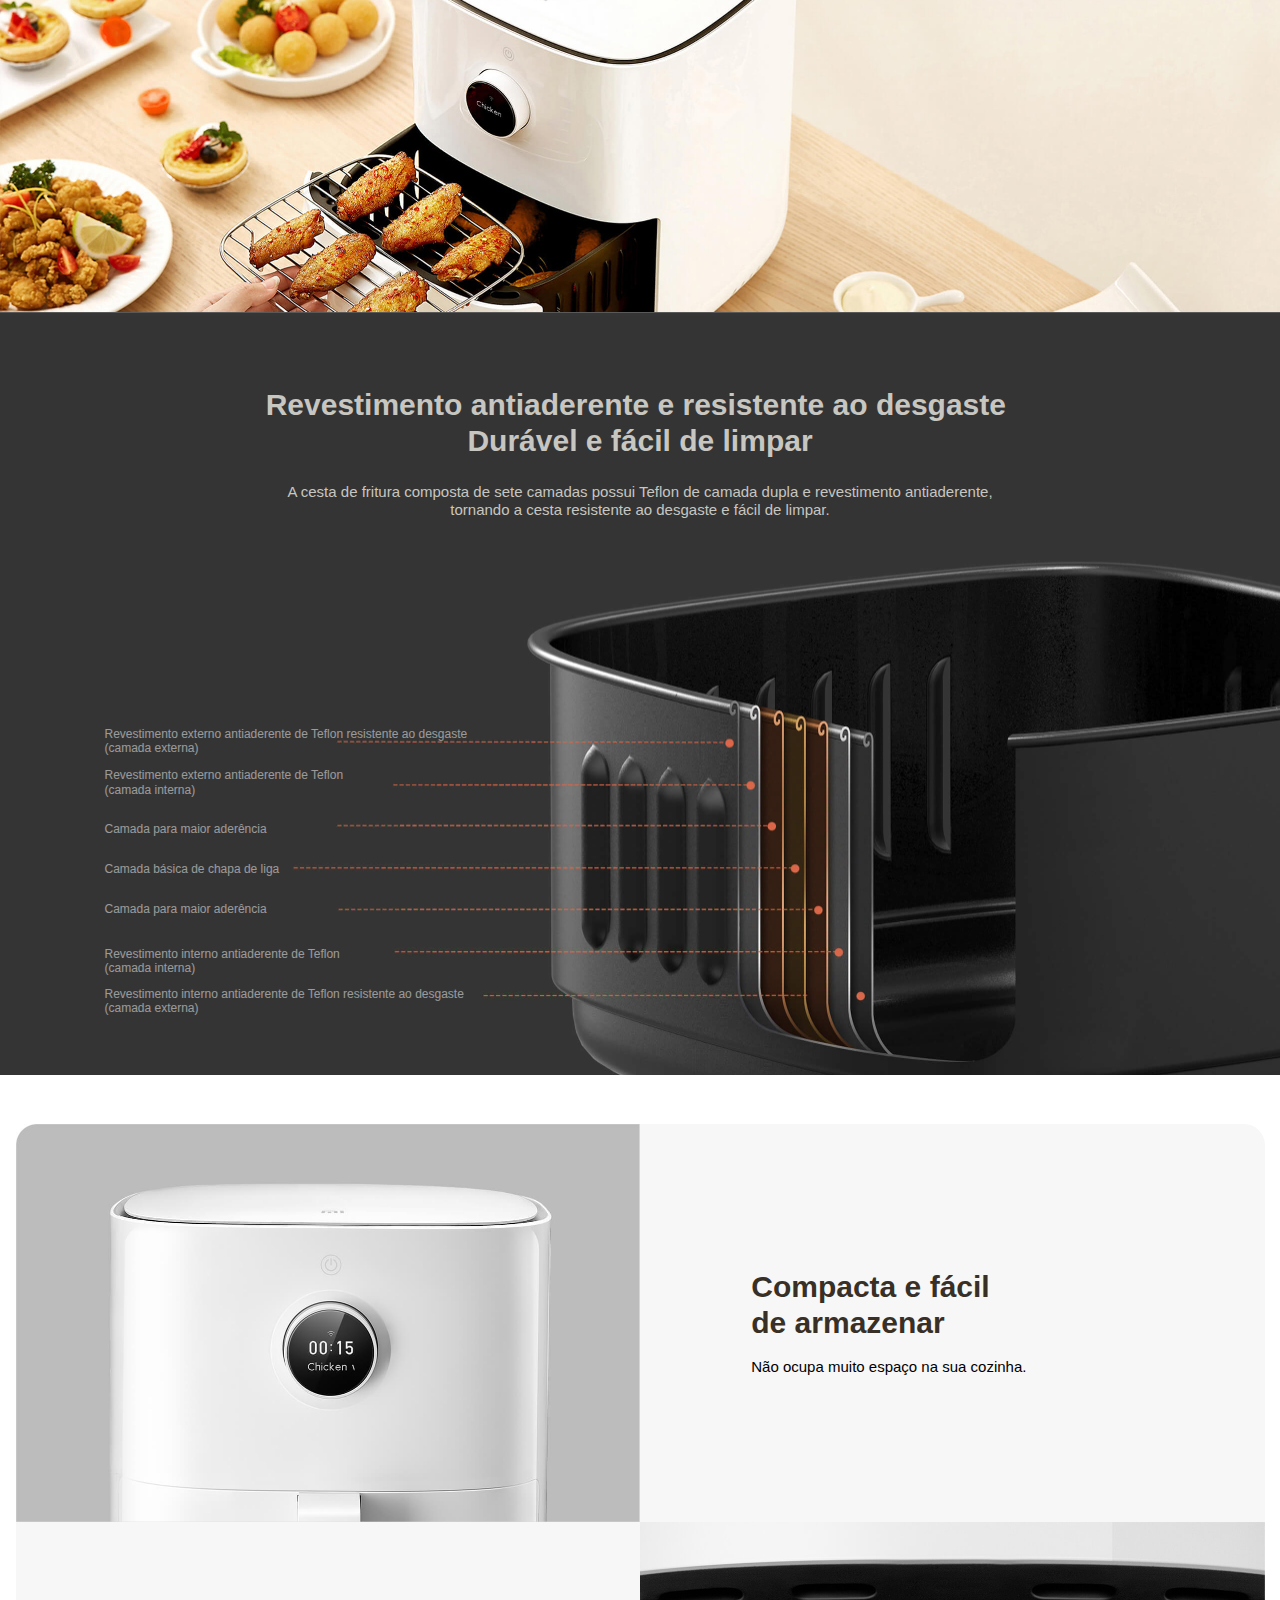
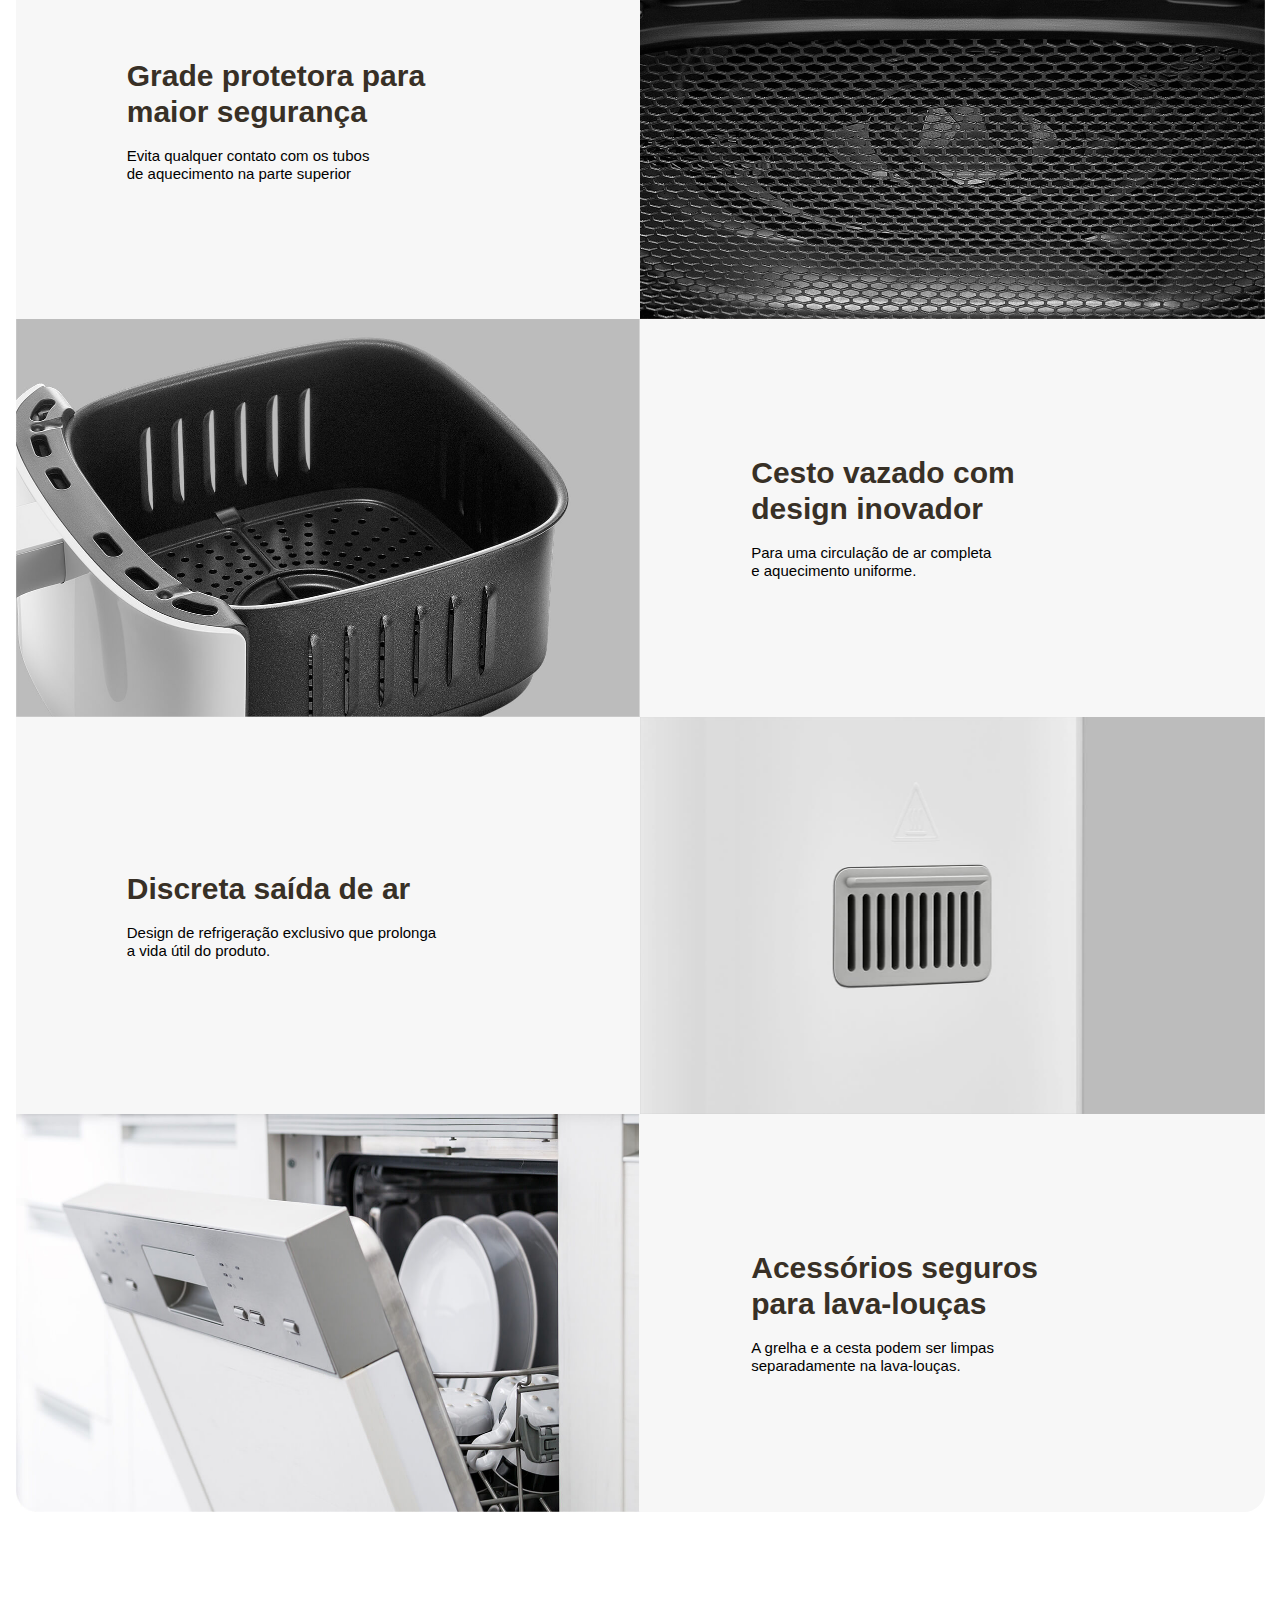
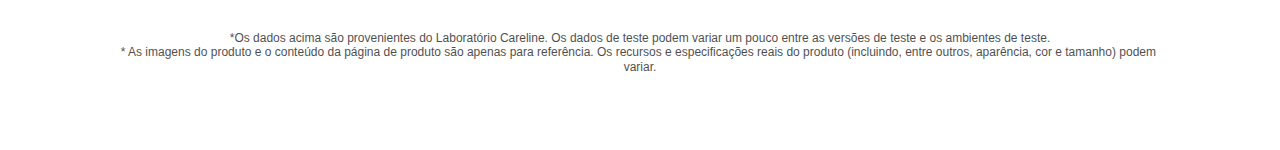
==== commit 7aedb923: "vs03" ====
--- a/index.html
+++ b/index.html
@@ -11,12 +11,12 @@
 
 <body data-ot-page="21" cz-shortcut-listen="true">
 
-<main class="overview-con mobile">
-
-<div class="section section-01 desktop lazy" data-type="bg" data-id="onwhrcb5ar"  data-loaded="true">
-<div class="mobile">
+<main class="overview-con">
+
+<div class="section section-01 lazy" data-type="bg" data-id="onwhrcb5ar" data-background-image="./assets/media/air-fryer_02.jpg" data-loaded="true">
+
 <div class="header-title">
-<span data-key="name_1" class="xm-text name f88 f-regular c383026" data-type="text" data-id="vn65wcuub9">Fritadeira Air Fryer<br>Inteligente Xiaomi </span>
+<span data-key="name_1" class="xm-text name f88 f-regular c383026" data-type="text" data-id="vn65wcuub9">Fritadeira Air Fryer<br>Inteligente Xiaomi</span>
 </div>
 <span data-key="slogan_1" class="xm-text sub-title f48 f-medium c383026" data-type="text" data-id="pl4smgm1gg">Cozinhe com mais inteligência e saúde 
 </span>
@@ -26,8 +26,6 @@
 <div data-id="5amwfyujec" class="xm-price price f48 f-bold c383026">
 <span class="xm-price__label"></span>
 <span class="xm-price__sNum"></span>
-
-</div>
 </div>
 </div>
 
--- a/assets/css/main.css
+++ b/assets/css/main.css
@@ -608,29 +608,23 @@
 
 /****************************  *Mobile*  *************************/
 
-@media screen and (max-width: 1000px){
+@media screen and (max-width: 900px){
   
-  .overview-con{
+  main{
+    width: 100%;
+    margin: auto;
     overflow: hidden;
-    display: none;
   }
- 
-  .overview-con .mobile{
-    width: 100%;
-    background-image: url(../media/mob_01.jpg);
+
+  .overview-con .section-01{
+  background-image: url('../media/01_01.jpg');
   }
-  
-
-
-
-
-
-
-
-
-
-
-
+
+  .overview-con .f88 {
+    font-size: 0.34375rem;
+    text-align: center;
+    width: 4.6rem;
+  }
 
 
 
